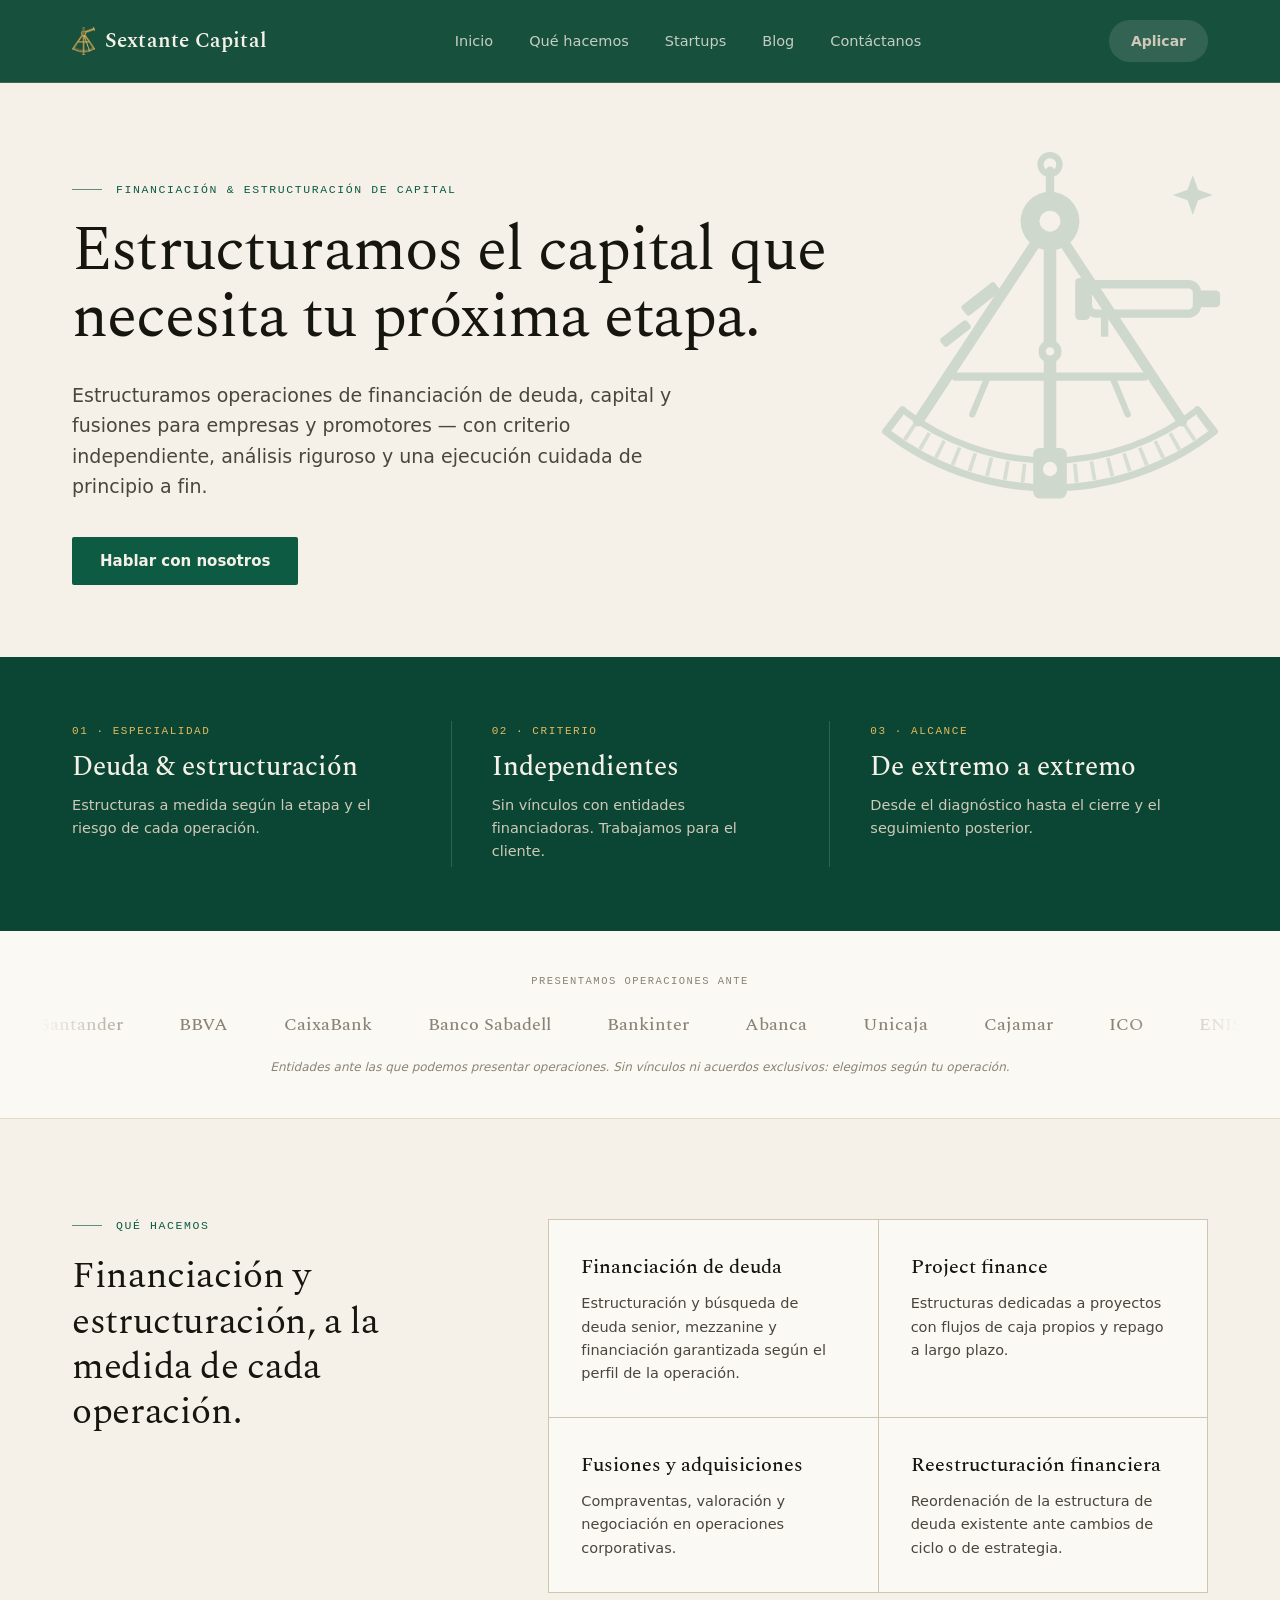
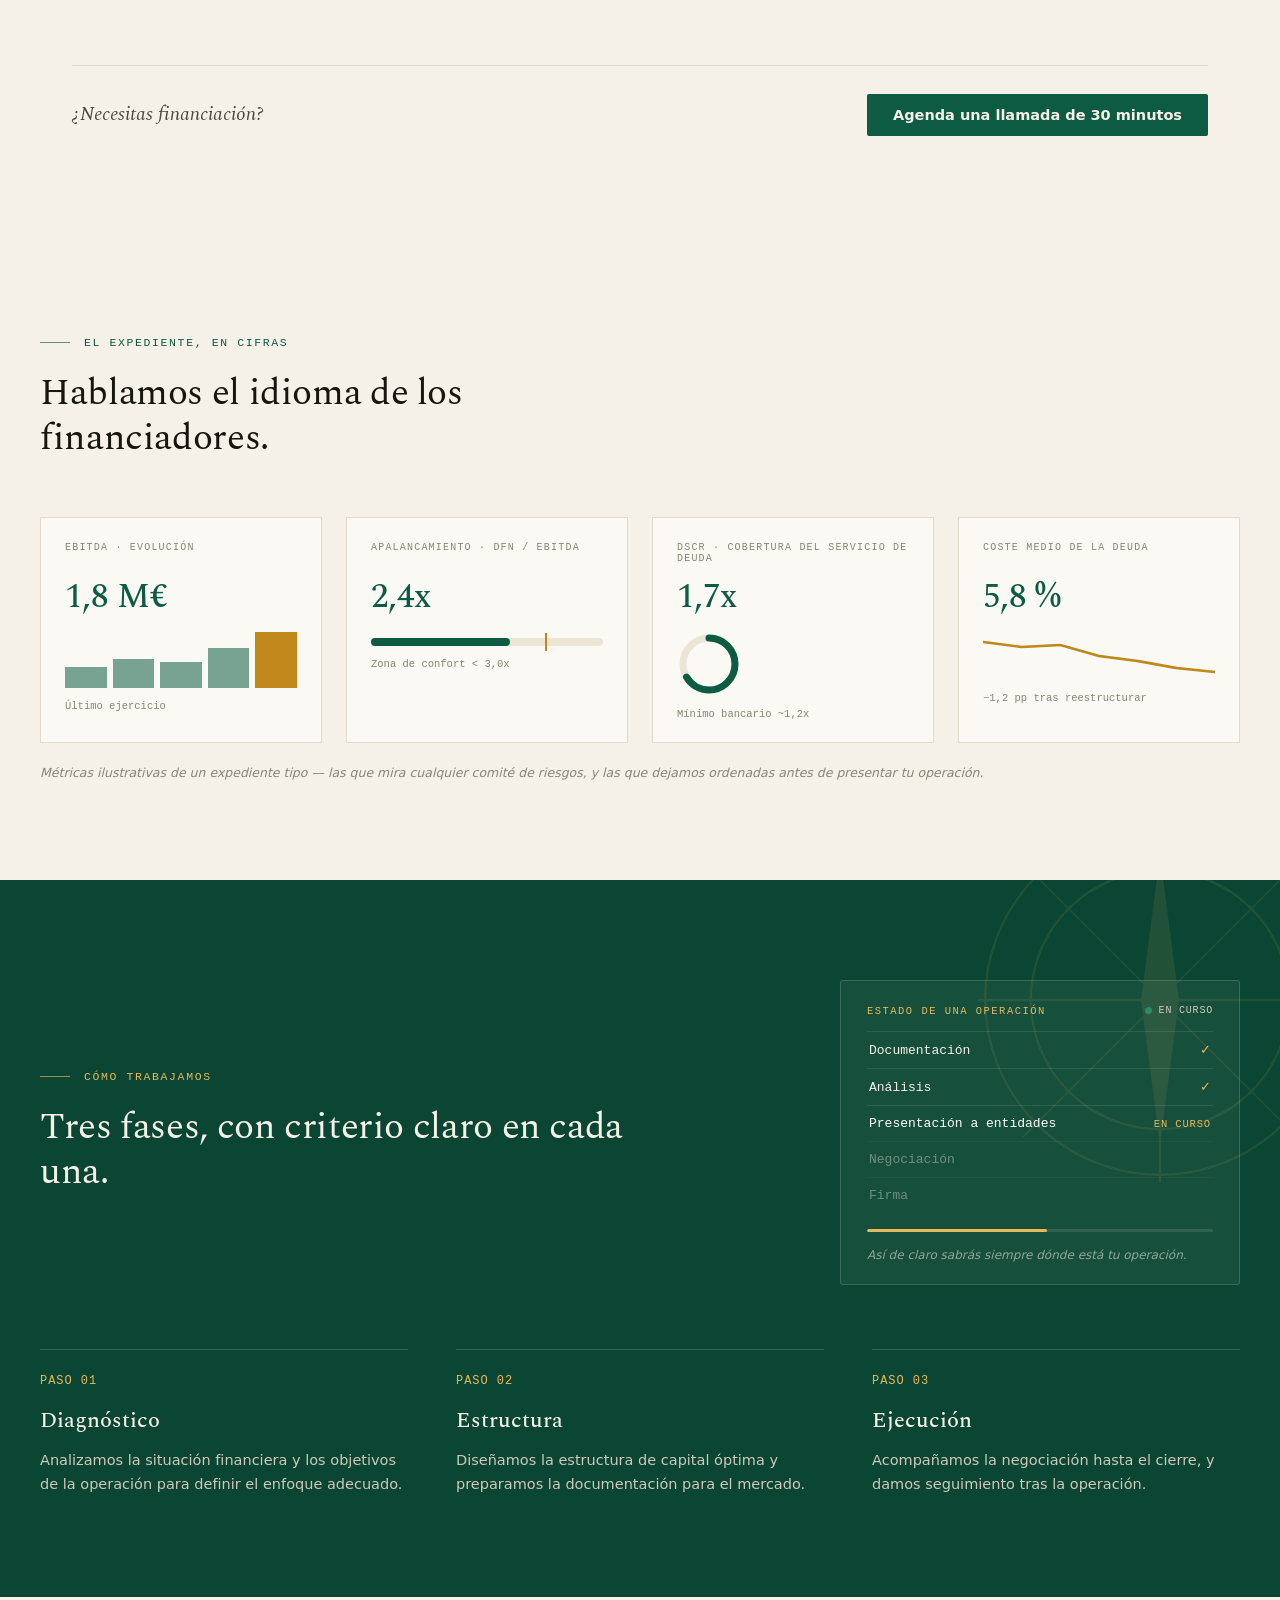
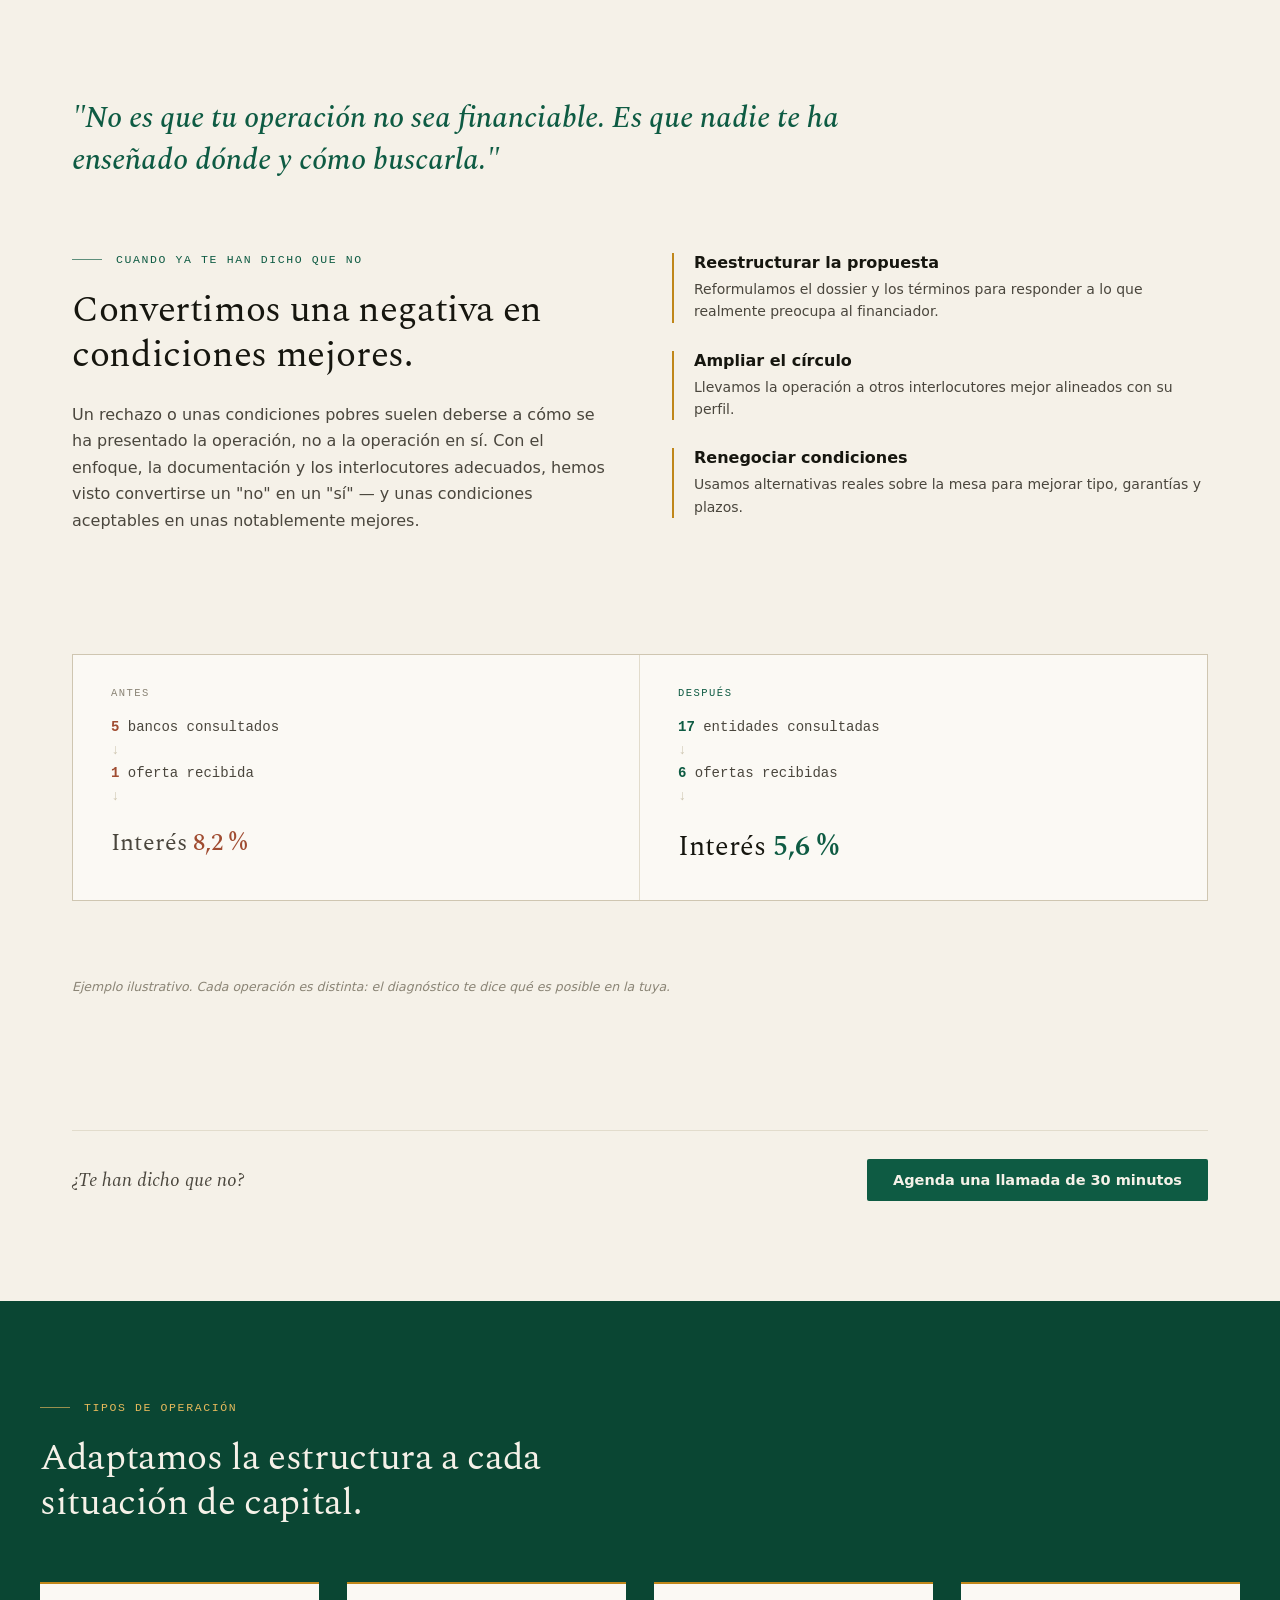
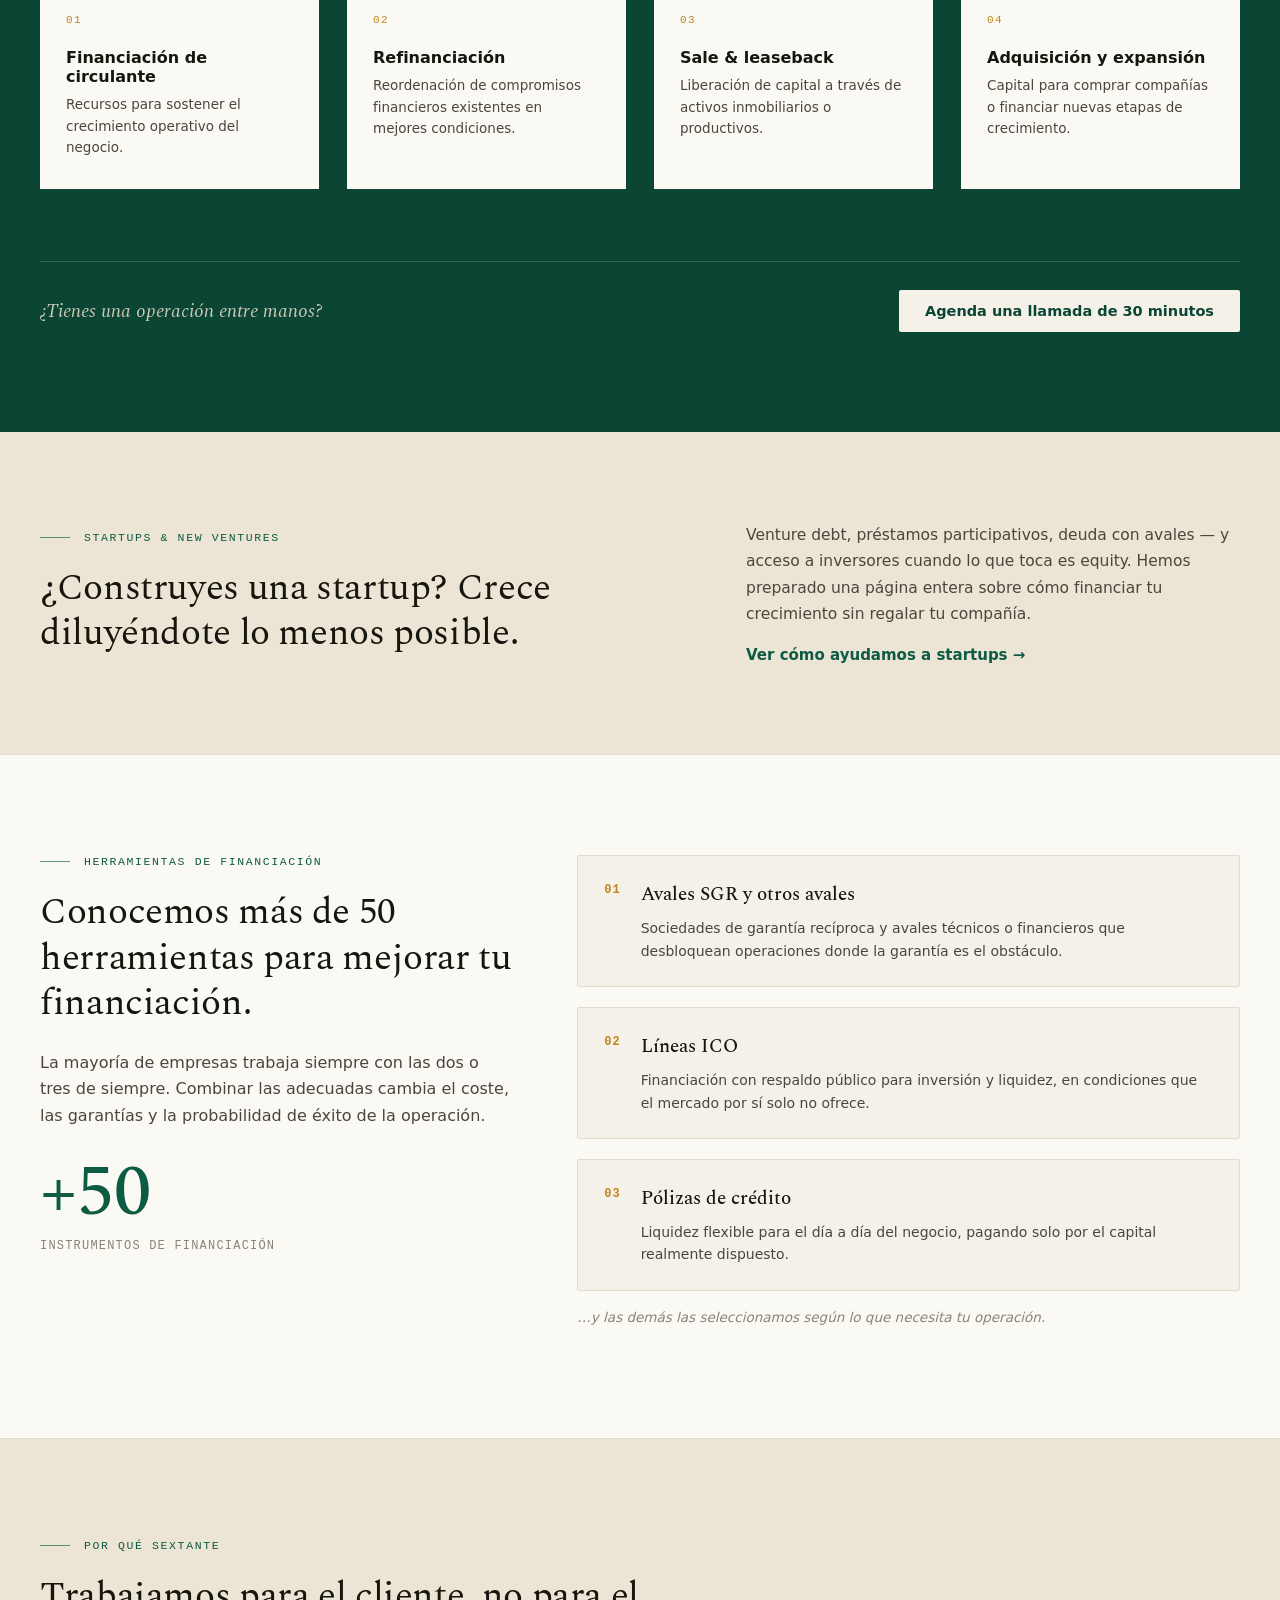
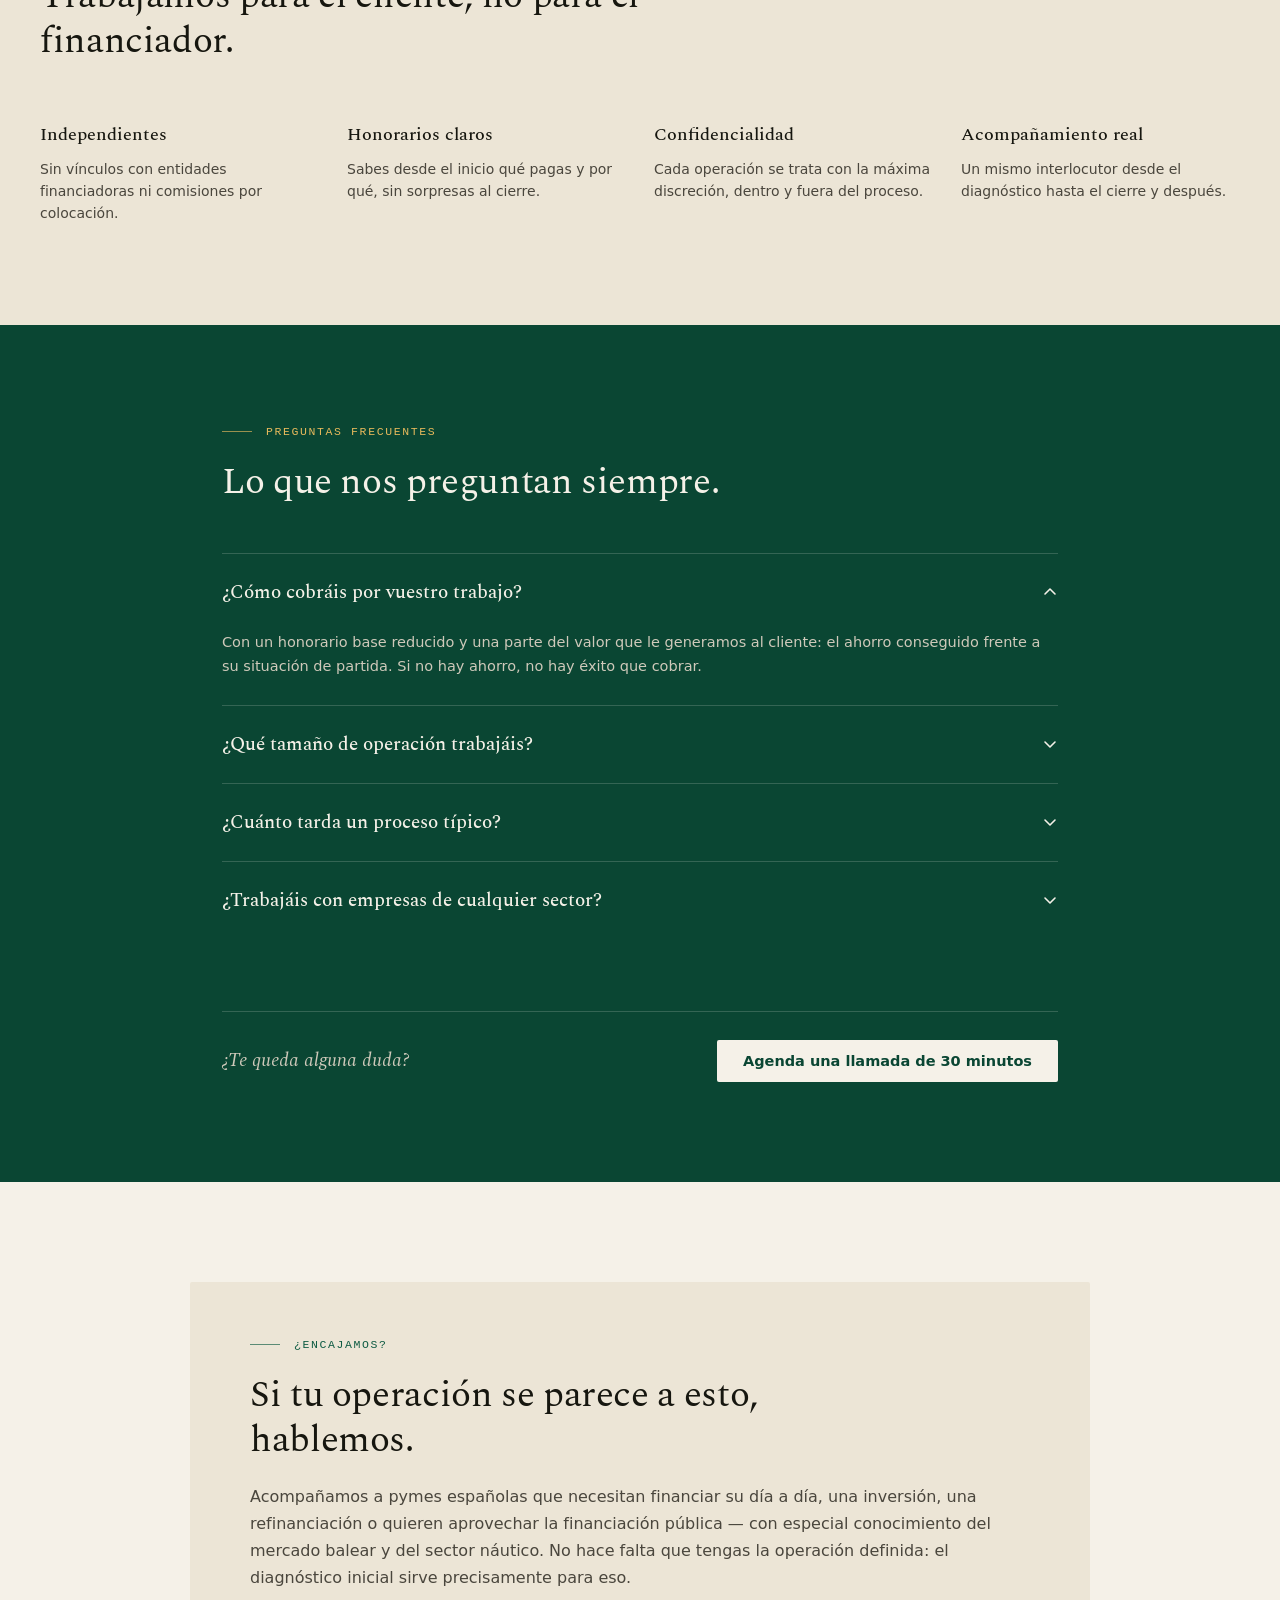
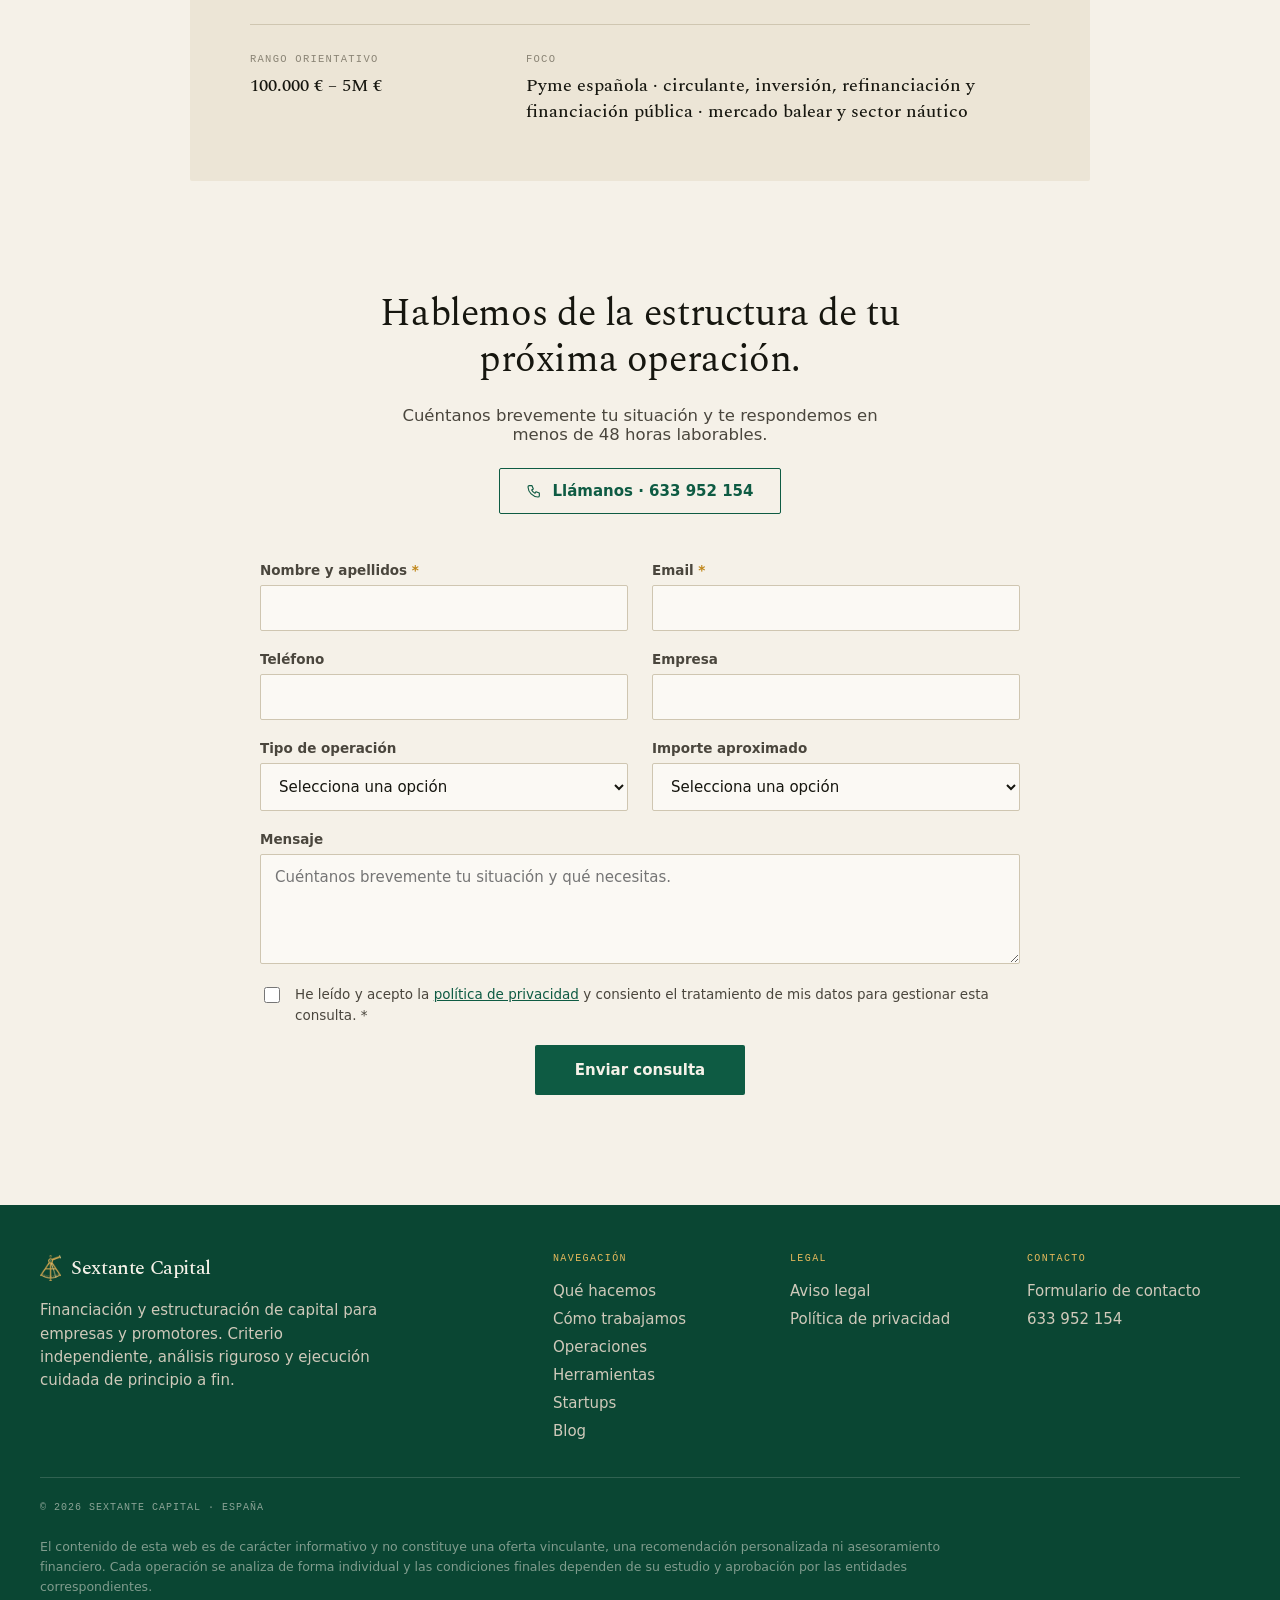
==== index.html @ bb486b79 "Entities marquee and illustrative financial dashboard Auto-scrolling strip of banks and public finan" ====
<!DOCTYPE html>
<html lang="es">
<head>
<meta charset="utf-8">
<meta name="viewport" content="width=device-width, initial-scale=1">
<title>Sextante Capital — Financiación &amp; estructuración de capital</title>
<meta name="description" content="Estructuramos operaciones de financiación de deuda, capital y fusiones para empresas y promotores — con criterio independiente, análisis riguroso y una ejecución cuidada de principio a fin.">
<link rel="icon" href="favicon-32.png?v=2" type="image/png" sizes="32x32">
<link rel="icon" href="favicon-48.png?v=2" type="image/png" sizes="48x48">
<link rel="icon" href="icon-512.png?v=2" type="image/png" sizes="512x512">
<link rel="apple-touch-icon" href="apple-touch-icon.png?v=2">
<link rel="preconnect" href="https://fonts.googleapis.com">
<link rel="preconnect" href="https://fonts.gstatic.com" crossorigin>
<link href="https://fonts.googleapis.com/css2?family=Spectral:ital,wght@0,400;0,500;0,600;0,700;1,400;1,500;1,600&display=swap" rel="stylesheet">
<style>
  :root {
    --cream: #f5f1e8;
    --paper: #fbf9f4;
    --sand: #ece5d6;
    --ink: #16160f;
    --ink-soft: #4a463d;
    --ink-faint: #8a8475;
    --line: #e2dccc;
    --line-strong: #cfc6b1;
    --forest: #0e5b43;
    --forest-deep: #0a4633;
    --forest-bright: #2c8d68;
    --forest-tint: #e4ede7;
    --forest-line: #c4d8cc;
    --signal: #c0871a;
    --gold: #e6b95c;
    --cream-dim: #cfc9ba;
    --serif: 'Spectral', Georgia, 'Times New Roman', serif;
    --sans: ui-sans-serif, system-ui, -apple-system, 'Segoe UI', sans-serif;
    --mono: ui-monospace, 'Cascadia Code', Consolas, monospace;
    --radius-card: 2px;
    --radius-btn: 2px;
    --shadow-soft: none;
  }

  * { box-sizing: border-box; }
  body {
    margin: 0;
    background: var(--cream);
    font-family: var(--sans);
    color: var(--ink);
    min-height: 100vh;
  }
  a { color: inherit; text-decoration: none; }
  ::selection { background: rgba(14, 91, 67, 0.18); }
  html { scroll-behavior: smooth; }

  .container { max-width: 1200px; margin: 0 auto; }

  .eyebrow {
    font-family: var(--mono);
    font-size: 11.5px;
    letter-spacing: 0.14em;
    text-transform: uppercase;
    color: var(--forest);
    font-weight: 500;
    margin-bottom: 22px;
    display: flex;
    align-items: center;
    gap: 14px;
  }
  .eyebrow::before {
    content: "";
    width: 30px;
    height: 1px;
    background: currentColor;
    opacity: 0.65;
    flex-shrink: 0;
  }
  .contact-head .eyebrow,
  .aplicar-main > .eyebrow { justify-content: center; }

  h2 {
    font-family: var(--serif);
    font-weight: 400;
    font-size: 37px;
    line-height: 1.22;
    margin: 0;
    letter-spacing: -0.01em;
  }

  /* NAV */
  .site-header {
    position: sticky;
    top: 0;
    z-index: 50;
    background: rgba(10, 70, 51, 0.94);
    backdrop-filter: blur(10px);
    -webkit-backdrop-filter: blur(10px);
    border-bottom: 1px solid rgba(245, 241, 232, 0.14);
    color: var(--cream);
  }
  .site-header .container {
    padding: 20px 32px;
    display: flex;
    align-items: center;
    justify-content: space-between;
  }
  .brand {
    display: flex;
    align-items: center;
    gap: 10px;
    font-family: var(--serif);
    font-size: 21px;
    font-weight: 600;
    letter-spacing: 0.01em;
    white-space: nowrap;
    flex-shrink: 0;
  }
  .brand svg { flex-shrink: 0; }

  .desktop-nav { display: flex; align-items: center; gap: 36px; }
  .desktop-nav a {
    font-size: 14.5px;
    color: rgba(245, 241, 232, 0.78);
    font-weight: 500;
    transition: color 0.15s ease;
  }
  .desktop-nav a:hover { color: var(--gold); }

  .tab-switch {
    display: flex;
    align-items: center;
    gap: 8px;
    padding: 4px;
    background: rgba(245, 241, 232, 0.12);
    border-radius: 999px;
  }
  .tab-switch button,
  .tab-switch .tab-link {
    border: none;
    cursor: pointer;
    padding: 9px 18px;
    border-radius: 999px;
    font-size: 14px;
    font-weight: 600;
    font-family: var(--sans);
    background: transparent;
    color: var(--cream-dim);
    transition: background 0.15s ease, color 0.15s ease;
    display: inline-block;
  }
  .tab-switch button:hover,
  .tab-switch .tab-link:hover { color: var(--cream); }
  .tab-switch button.active {
    background: var(--cream);
    color: var(--forest-deep);
  }

  /* BUTTONS */
  .btn-primary {
    display: inline-block;
    background: var(--forest);
    color: var(--cream);
    padding: 15px 28px;
    border-radius: var(--radius-btn);
    font-size: 15px;
    font-weight: 600;
    transition: background 0.2s ease, transform 0.2s ease, box-shadow 0.2s ease;
  }
  .btn-primary:hover {
    background: var(--forest-deep);
    transform: translateY(-2px);
    box-shadow: 0 6px 18px -6px rgba(10, 70, 51, 0.45);
  }
  .btn-secondary {
    display: inline-block;
    border: 1px solid var(--line-strong);
    padding: 15px 28px;
    border-radius: var(--radius-btn);
    font-size: 15px;
    font-weight: 600;
    color: var(--ink);
    transition: border-color 0.2s ease, color 0.2s ease, transform 0.2s ease, box-shadow 0.2s ease;
  }
  .btn-secondary:hover {
    border-color: var(--forest);
    color: var(--forest);
    transform: translateY(-2px);
    box-shadow: 0 6px 18px -8px rgba(22, 22, 15, 0.25);
  }
  .btn-call {
    display: inline-flex;
    align-items: center;
    gap: 10px;
    border: 1px solid var(--forest);
    color: var(--forest);
    background: transparent;
    padding: 13px 26px;
    border-radius: var(--radius-btn);
    font-size: 15px;
    font-weight: 600;
    transition: background 0.2s ease, color 0.2s ease, transform 0.2s ease;
  }
  .btn-call svg { flex-shrink: 0; }
  .btn-call:hover {
    background: var(--forest);
    color: var(--cream);
    transform: translateY(-2px);
  }

  /* CTA de sección */
  .section-cta {
    margin-top: 72px;
    padding-top: 28px;
    border-top: 1px solid var(--line);
    display: flex;
    justify-content: space-between;
    align-items: center;
    flex-wrap: wrap;
    gap: 18px 28px;
  }
  .section-cta .cta-q {
    font-family: var(--serif);
    font-style: italic;
    font-size: 19px;
    color: var(--ink-soft);
    margin: 0;
  }
  .section-cta .btn-primary {
    padding: 13px 26px;
    font-size: 14.5px;
    white-space: nowrap;
  }
  .section-cta.on-dark { border-top-color: rgba(245, 241, 232, 0.18); }
  .section-cta.on-dark .cta-q { color: var(--cream-dim); }
  .section-cta.on-dark .btn-primary {
    background: var(--cream);
    color: var(--forest-deep);
  }
  .section-cta.on-dark .btn-primary:hover { background: #fff; }

  /* HERO */
  .hero {
    padding: 100px 32px 72px;
    position: relative;
    overflow: hidden;
  }
  .hero .sextant {
    position: absolute;
    right: -20px;
    top: 50px;
    opacity: 0.16;
    pointer-events: none;
    animation: sextant-float 9s ease-in-out infinite;
  }
  .sextant-arm {
    transform-box: view-box;
    transform-origin: 50% 25%;
    animation: sextant-swing 7s ease-in-out infinite;
  }
  .sextant-star {
    animation: star-twinkle 4s ease-in-out infinite;
  }
  @keyframes sextant-swing {
    0%, 100% { transform: rotate(-16deg); }
    50% { transform: rotate(16deg); }
  }
  @keyframes sextant-float {
    0%, 100% { transform: translateY(0); }
    50% { transform: translateY(-14px); }
  }
  @keyframes star-twinkle {
    0%, 100% { opacity: 0.35; }
    50% { opacity: 1; }
  }
  @media (prefers-reduced-motion: reduce) {
    .hero .sextant, .sextant-arm, .sextant-star { animation: none; }
  }
  .hero-inner { max-width: 780px; position: relative; }
  .hero .eyebrow { margin-bottom: 22px; }
  .hero h1 {
    font-family: var(--serif);
    font-weight: 400;
    font-size: 62px;
    line-height: 1.08;
    margin: 0 0 28px;
    letter-spacing: -0.018em;
  }
  .hero p {
    font-size: 19px;
    line-height: 1.6;
    color: var(--ink-soft);
    max-width: 620px;
    margin: 0 0 36px;
  }
  .hero-ctas { display: flex; gap: 16px; flex-wrap: wrap; }

  /* STATS STRIP */
  .stats {
    background: var(--forest-deep);
    color: var(--cream);
  }
  .stats .container {
    padding: 64px 32px;
    display: grid;
    grid-template-columns: repeat(3, 1fr);
  }
  .stats .stat {
    padding: 4px 40px;
    border-left: 1px solid rgba(245, 241, 232, 0.16);
    transition: transform 0.25s ease;
  }
  .stats .stat:first-child { border-left: none; padding-left: 0; }
  .stats .stat:hover { transform: translateY(-4px); }
  .stats .stat-label {
    font-family: var(--mono);
    font-size: 11px;
    letter-spacing: 0.14em;
    text-transform: uppercase;
    color: var(--gold);
    margin-bottom: 14px;
  }
  .stats .stat-title {
    font-family: var(--serif);
    font-size: 27px;
    font-weight: 500;
    line-height: 1.2;
    margin-bottom: 10px;
  }
  .stats .stat-desc {
    font-size: 14.5px;
    color: var(--cream-dim);
    line-height: 1.6;
  }

  /* ENTIDADES */
  .entities {
    background: var(--paper);
    border-bottom: 1px solid var(--line);
    padding: 44px 32px;
  }
  .entities-label {
    font-family: var(--mono);
    font-size: 10.5px;
    letter-spacing: 0.14em;
    text-transform: uppercase;
    color: var(--ink-faint);
    text-align: center;
    margin-bottom: 24px;
  }
  .marquee {
    overflow: hidden;
    -webkit-mask-image: linear-gradient(90deg, transparent, #000 10%, #000 90%, transparent);
    mask-image: linear-gradient(90deg, transparent, #000 10%, #000 90%, transparent);
  }
  .marquee-track {
    display: flex;
    width: max-content;
    animation: marquee 44s linear infinite;
  }
  .m-set {
    display: flex;
    align-items: baseline;
    gap: 56px;
    padding-right: 56px;
    white-space: nowrap;
  }
  .m-set span {
    font-family: var(--serif);
    font-size: 18px;
    font-weight: 500;
    color: var(--ink-faint);
  }
  .entities-note {
    font-size: 12px;
    font-style: italic;
    color: var(--ink-faint);
    text-align: center;
    margin: 22px 0 0;
  }
  @keyframes marquee { to { transform: translateX(-50%); } }
  @media (prefers-reduced-motion: reduce) { .marquee-track { animation: none; } }

  /* DASHBOARD FINANCIERO */
  .dash { padding: 100px 32px; }
  .dash h2 { margin-bottom: 56px; max-width: 620px; }
  .dash-grid {
    display: grid;
    grid-template-columns: repeat(4, 1fr);
    gap: 24px;
  }
  .dash-tile {
    background: var(--paper);
    border: 1px solid var(--line);
    padding: 24px 24px 22px;
  }
  .dash-label {
    font-family: var(--mono);
    font-size: 10px;
    letter-spacing: 0.12em;
    text-transform: uppercase;
    color: var(--ink-faint);
    margin-bottom: 12px;
    min-height: 26px;
  }
  .dash-value {
    font-family: var(--serif);
    font-size: 34px;
    font-weight: 500;
    color: var(--forest);
    line-height: 1;
    margin-bottom: 18px;
  }
  .dash-sub {
    font-family: var(--mono);
    font-size: 10.5px;
    color: var(--ink-faint);
    margin-top: 12px;
  }
  /* barras EBITDA */
  .bars { display: flex; align-items: flex-end; gap: 6px; height: 56px; }
  .bars .bar {
    flex: 1;
    background: var(--forest);
    opacity: 0.55;
    transform: scaleY(0);
    transform-origin: bottom;
    transition: transform 0.9s cubic-bezier(0.22, 1, 0.36, 1);
  }
  .bars .bar:last-child { background: var(--signal); opacity: 1; }
  .in-view .bars .bar { transform: scaleY(1); }
  .bars .bar:nth-child(2) { transition-delay: 0.1s; }
  .bars .bar:nth-child(3) { transition-delay: 0.2s; }
  .bars .bar:nth-child(4) { transition-delay: 0.3s; }
  .bars .bar:nth-child(5) { transition-delay: 0.4s; }
  /* apalancamiento */
  .lev-track {
    height: 8px;
    background: var(--sand);
    border-radius: 99px;
    position: relative;
    margin-top: 24px;
  }
  .lev-fill {
    height: 100%;
    width: 0;
    border-radius: 99px;
    background: var(--forest);
    transition: width 1.1s cubic-bezier(0.22, 1, 0.36, 1) 0.2s;
  }
  .in-view .lev-fill { width: 60%; }
  .lev-marker {
    position: absolute;
    top: -5px;
    left: 75%;
    width: 2px;
    height: 18px;
    background: var(--signal);
  }
  /* donut DSCR */
  .donut { display: block; margin-top: 4px; }
  .donut .donut-track { stroke: var(--sand); }
  .donut .donut-fill {
    stroke: var(--forest);
    stroke-dasharray: 163;
    stroke-dashoffset: 163;
    transition: stroke-dashoffset 1.3s cubic-bezier(0.22, 1, 0.36, 1) 0.2s;
  }
  .in-view .donut .donut-fill { stroke-dashoffset: 55; }
  /* sparkline coste */
  .spark { display: block; margin-top: 14px; }
  .spark polyline {
    stroke-dasharray: 100;
    stroke-dashoffset: 100;
    transition: stroke-dashoffset 1.4s ease 0.3s;
  }
  .in-view .spark polyline { stroke-dashoffset: 0; }
  .dash-note {
    font-size: 12.5px;
    font-style: italic;
    color: var(--ink-faint);
    margin: 22px 0 0;
  }
  @media (prefers-reduced-motion: reduce) {
    .bars .bar, .lev-fill, .donut .donut-fill, .spark polyline { transition: none; }
    .bars .bar { transform: scaleY(1); }
    .lev-fill { width: 60%; }
    .donut .donut-fill { stroke-dashoffset: 55; }
    .spark polyline { stroke-dashoffset: 0; }
  }

  /* QUE HACEMOS */
  .services { padding: 100px 32px; }
  .services-grid {
    display: grid;
    grid-template-columns: 1fr 1.6fr;
    gap: 64px;
  }
  .service-cells {
    display: grid;
    grid-template-columns: 1fr 1fr;
    gap: 1px;
    background: var(--line-strong);
    border: 1px solid var(--line-strong);
  }
  .service-cell {
    background: var(--paper);
    padding: 32px;
    transition: background 0.25s ease;
  }
  .service-cell:hover { background: var(--forest-tint); }
  .service-cell .cell-title {
    font-family: var(--serif);
    font-size: 20px;
    font-weight: 500;
    margin-bottom: 10px;
    transition: color 0.25s ease;
  }
  .service-cell:hover .cell-title { color: var(--forest); }
  .service-cell .cell-desc {
    font-size: 14.5px;
    line-height: 1.6;
    color: var(--ink-soft);
  }

  /* COMO TRABAJAMOS */
  .process {
    background: var(--forest-deep);
    color: var(--cream);
    padding: 100px 32px;
    position: relative;
    overflow: hidden;
  }
  .process .compass {
    position: absolute;
    right: -70px;
    top: -70px;
    opacity: 0.1;
  }
  .process .container { position: relative; }
  .process .eyebrow { color: var(--gold); }
  .process h2 { margin-bottom: 56px; max-width: 620px; }
  .process-top {
    display: grid;
    grid-template-columns: 1fr 400px;
    gap: 64px;
    align-items: center;
    margin-bottom: 64px;
  }
  .process-top h2 { margin-bottom: 0; }

  /* PANEL ESTADO DE OPERACIÓN */
  .op-tracker {
    background: rgba(245, 241, 232, 0.05);
    border: 1px solid rgba(245, 241, 232, 0.16);
    border-radius: 3px;
    padding: 24px 26px 20px;
    font-family: var(--mono);
    width: 100%;
  }
  .op-head {
    display: flex;
    justify-content: space-between;
    align-items: center;
    gap: 12px;
    margin-bottom: 14px;
  }
  .op-title {
    font-size: 10.5px;
    letter-spacing: 0.14em;
    text-transform: uppercase;
    color: var(--gold);
  }
  .op-live {
    display: flex;
    align-items: center;
    gap: 7px;
    font-size: 10px;
    letter-spacing: 0.08em;
    text-transform: uppercase;
    color: var(--cream-dim);
  }
  .op-live-dot {
    width: 7px;
    height: 7px;
    border-radius: 50%;
    background: var(--forest-bright);
    animation: op-pulse 2s ease-in-out infinite;
  }
  .op-row {
    display: flex;
    justify-content: space-between;
    align-items: baseline;
    gap: 12px;
    padding: 10px 2px;
    border-top: 1px solid rgba(245, 241, 232, 0.1);
    font-size: 13px;
    color: var(--cream);
  }
  .op-row .op-mark { color: var(--gold); }
  .op-row.current { color: #fff; }
  .op-row.current .op-status {
    color: var(--gold);
    font-size: 10.5px;
    letter-spacing: 0.08em;
    text-transform: uppercase;
    animation: op-pulse 2s ease-in-out infinite;
  }
  .op-row.pending { opacity: 0.4; }
  .op-bar {
    height: 3px;
    background: rgba(245, 241, 232, 0.12);
    border-radius: 99px;
    margin-top: 16px;
    overflow: hidden;
  }
  .op-bar-fill {
    width: 52%;
    height: 100%;
    background: var(--gold);
    border-radius: 99px;
  }
  .op-caption {
    font-family: var(--sans);
    font-size: 12px;
    font-style: italic;
    color: rgba(245, 241, 232, 0.55);
    margin: 14px 0 0;
    line-height: 1.5;
  }
  @keyframes op-pulse {
    50% { opacity: 0.25; }
  }
  @media (prefers-reduced-motion: reduce) {
    .op-live-dot, .op-row.current .op-status { animation: none; }
  }
  .process-steps {
    display: grid;
    grid-template-columns: repeat(3, 1fr);
    gap: 48px;
  }
  .process-step {
    border-top: 1px solid rgba(245, 241, 232, 0.18);
    padding-top: 24px;
    transition: transform 0.25s ease, border-top-color 0.25s ease;
  }
  .process-step:hover {
    transform: translateY(-5px);
    border-top-color: var(--gold);
  }
  .process-step .step-num {
    font-family: var(--mono);
    font-size: 12px;
    letter-spacing: 0.08em;
    color: var(--gold);
    font-weight: 500;
    margin-bottom: 16px;
  }
  .process-step .step-title {
    font-family: var(--serif);
    font-size: 22px;
    font-weight: 500;
    margin-bottom: 12px;
  }
  .process-step .step-desc {
    font-size: 14.5px;
    line-height: 1.65;
    color: var(--cream-dim);
  }

  /* DE UN NO A UN SI */
  .quote-section { padding: 100px 32px 0; }
  .quote-section blockquote {
    font-family: var(--serif);
    font-style: italic;
    font-weight: 500;
    font-size: 30px;
    line-height: 1.4;
    color: var(--forest);
    max-width: 820px;
    margin: 0 0 72px;
  }
  .turnaround {
    padding: 0 32px 100px;
    display: grid;
    grid-template-columns: 1fr 1fr;
    gap: 64px;
    align-items: start;
  }
  .turnaround h2 { margin-bottom: 24px; }
  .turnaround .lead {
    font-size: 16px;
    line-height: 1.65;
    color: var(--ink-soft);
    margin: 0;
  }
  .turnaround-items { display: flex; flex-direction: column; gap: 28px; }
  .turnaround-item {
    border-left: 2px solid var(--signal);
    padding-left: 20px;
  }
  .turnaround-item .item-title {
    font-size: 16px;
    font-weight: 600;
    margin-bottom: 6px;
  }
  .turnaround-item .item-desc {
    font-size: 14px;
    line-height: 1.6;
    color: var(--ink-soft);
  }

  /* COMPARADOR ANTES / DESPUÉS */
  .compare-card {
    grid-column: 1 / -1;
    margin-top: 56px;
    display: grid;
    grid-template-columns: 1fr 1fr;
    background: var(--paper);
    border: 1px solid var(--line-strong);
  }
  .compare-col {
    padding: 32px 38px;
    font-family: var(--mono);
  }
  .compare-col.antes { border-right: 1px solid var(--line); }
  .cmp-label {
    font-size: 10.5px;
    letter-spacing: 0.14em;
    text-transform: uppercase;
    color: var(--ink-faint);
    margin-bottom: 20px;
  }
  .compare-col.despues .cmp-label { color: var(--forest); }
  .cmp-line {
    font-size: 14px;
    color: var(--ink-soft);
  }
  .cmp-line strong { color: #a04c31; font-weight: 600; }
  .compare-col.despues .cmp-line strong { color: var(--forest); }
  .cmp-arrow {
    color: var(--line-strong);
    padding: 7px 0;
    font-size: 14px;
  }
  .cmp-final {
    margin-top: 14px;
    font-family: var(--serif);
    font-size: 24px;
    color: var(--ink-soft);
  }
  .cmp-final strong { color: #a04c31; font-weight: 500; }
  .compare-col.despues .cmp-final { font-size: 28px; color: var(--ink); }
  .compare-col.despues .cmp-final strong { color: var(--forest); font-weight: 600; }
  .compare-note {
    grid-column: 1 / -1;
    font-size: 12.5px;
    font-style: italic;
    color: var(--ink-faint);
    margin: 14px 0 0;
  }

  /* SECTORES / OPERACIONES */
  .operations {
    background: var(--forest-deep);
    color: var(--cream);
    padding: 100px 32px;
  }
  .operations .eyebrow { color: var(--gold); }
  .operations h2 { margin-bottom: 56px; max-width: 620px; }
  .operations-grid {
    display: grid;
    grid-template-columns: repeat(4, 1fr);
    gap: 28px;
  }
  .operation-card {
    padding: 30px 26px;
    border: none;
    border-top: 2px solid var(--signal);
    background: var(--paper);
    color: var(--ink);
    transition: transform 0.25s ease, border-top-color 0.25s ease;
  }
  .operation-card:hover {
    transform: translateY(-3px);
    border-top-color: var(--gold);
  }
  .operation-card .card-num {
    font-family: var(--mono);
    font-size: 11px;
    letter-spacing: 0.12em;
    color: var(--signal);
    margin-bottom: 22px;
  }
  .operation-card .card-title {
    font-size: 16px;
    font-weight: 600;
    margin-bottom: 8px;
  }
  .operation-card .card-desc {
    font-size: 13.5px;
    line-height: 1.6;
    color: var(--ink-soft);
  }

  /* STARTUPS */
  .startups { padding: 110px 32px; }
  .startups-head {
    display: grid;
    grid-template-columns: 1.2fr 1fr;
    gap: 64px;
    align-items: end;
    margin-bottom: 64px;
  }
  .startups-head h2 { max-width: 560px; }
  .startups-head .lead {
    font-size: 16px;
    line-height: 1.7;
    color: var(--ink-soft);
    margin: 0;
  }
  .startups-grid {
    display: grid;
    grid-template-columns: repeat(3, 1fr);
    gap: 44px;
  }
  .startup-item {
    border-top: 1px solid var(--line-strong);
    padding-top: 24px;
    transition: transform 0.25s ease, border-top-color 0.25s ease;
  }
  .startup-item:hover {
    transform: translateY(-4px);
    border-top-color: var(--signal);
  }
  .startup-item .st-num {
    font-family: var(--mono);
    font-size: 11px;
    letter-spacing: 0.12em;
    color: var(--signal);
    margin-bottom: 16px;
  }
  .startup-item .st-title {
    font-family: var(--serif);
    font-size: 21px;
    font-weight: 500;
    margin-bottom: 12px;
  }
  .startup-item .st-desc {
    font-size: 14.5px;
    line-height: 1.65;
    color: var(--ink-soft);
  }
  .stage-strip { margin-top: 72px; }
  .stage-label {
    font-family: var(--mono);
    font-size: 11.5px;
    letter-spacing: 0.14em;
    text-transform: uppercase;
    color: var(--forest);
    font-weight: 500;
    margin-bottom: 26px;
    display: flex;
    align-items: center;
    gap: 14px;
  }
  .stage-label::before {
    content: "";
    width: 30px;
    height: 1px;
    background: currentColor;
    opacity: 0.65;
  }
  .stage-grid {
    display: grid;
    grid-template-columns: repeat(3, 1fr);
    gap: 28px;
  }
  .stage-card {
    background: var(--paper);
    border-top: 2px solid var(--signal);
    padding: 26px 24px;
    transition: transform 0.25s ease, border-top-color 0.25s ease;
  }
  .stage-card:hover { transform: translateY(-3px); border-top-color: var(--gold); }
  .stage-card .stage-name {
    font-family: var(--serif);
    font-size: 19px;
    font-weight: 500;
    margin-bottom: 10px;
  }
  .stage-card .stage-desc {
    font-size: 14px;
    line-height: 1.65;
    color: var(--ink-soft);
  }
  .de-lists {
    margin-top: 56px;
    display: grid;
    grid-template-columns: 1fr 1fr;
    gap: 44px;
  }
  .de-col h4 {
    font-family: var(--serif);
    font-size: 19px;
    font-weight: 500;
    margin: 0 0 16px;
  }
  .de-col ul { list-style: none; margin: 0; padding: 0; }
  .de-col li {
    font-size: 14.5px;
    line-height: 1.6;
    color: var(--ink-soft);
    padding: 9px 0 9px 24px;
    border-top: 1px solid var(--line);
    position: relative;
  }
  .de-col li::before {
    content: "—";
    position: absolute;
    left: 0;
    color: var(--signal);
  }
  .equity-note {
    margin-top: 64px;
    padding-top: 32px;
    border-top: 1px solid var(--line-strong);
    display: grid;
    grid-template-columns: 1fr 2fr;
    gap: 40px;
    align-items: start;
  }
  .equity-title {
    font-family: var(--serif);
    font-size: 24px;
    font-weight: 400;
    margin: 0;
    line-height: 1.3;
  }
  .equity-text {
    font-size: 15px;
    line-height: 1.7;
    color: var(--ink-soft);
    margin: 0 0 16px;
  }
  .equity-text:last-child { margin-bottom: 0; }
  .startups-cta {
    margin-top: 56px;
    padding-top: 28px;
    border-top: 1px solid var(--line);
    display: flex;
    justify-content: space-between;
    align-items: baseline;
    flex-wrap: wrap;
    gap: 16px;
  }
  .startups-cta .cta-line {
    font-family: var(--serif);
    font-style: italic;
    font-size: 18px;
    color: var(--ink-soft);
    margin: 0;
  }
  .text-cta {
    font-size: 15px;
    font-weight: 600;
    color: var(--forest);
    white-space: nowrap;
    transition: color 0.15s ease;
  }
  .text-cta:hover { color: var(--forest-deep); }

  /* TEASER STARTUPS (inicio) */
  .startups-teaser {
    background: var(--sand);
    padding: 90px 32px;
  }
  .teaser-grid {
    display: grid;
    grid-template-columns: 1.3fr 1fr;
    gap: 64px;
    align-items: center;
  }
  .teaser-grid h2 { max-width: 560px; }
  .teaser-grid p {
    font-size: 15.5px;
    line-height: 1.7;
    color: var(--ink-soft);
    margin: 0 0 18px;
  }

  /* HERRAMIENTAS */
  .tools {
    background: var(--paper);
    border-top: 1px solid var(--line);
    border-bottom: 1px solid var(--line);
    padding: 100px 32px;
  }
  .tools-grid {
    display: grid;
    grid-template-columns: 1fr 1.4fr;
    gap: 64px;
    align-items: start;
  }
  .tools h2 { margin-bottom: 24px; }
  .tools .lead {
    font-size: 16px;
    line-height: 1.65;
    color: var(--ink-soft);
    margin: 0 0 28px;
  }
  .tools .big-num {
    font-family: var(--serif);
    font-size: 72px;
    font-weight: 500;
    line-height: 1;
    color: var(--forest);
  }
  .tools .big-num-label {
    font-family: var(--mono);
    font-size: 12px;
    letter-spacing: 0.1em;
    text-transform: uppercase;
    color: var(--ink-faint);
    margin-top: 10px;
  }
  .tool-items { display: flex; flex-direction: column; gap: 20px; }
  .tool-item {
    background: var(--cream);
    border: 1px solid var(--line);
    border-radius: var(--radius-card);
    padding: 24px 26px;
    display: flex;
    gap: 20px;
    align-items: flex-start;
    transition: transform 0.2s ease, box-shadow 0.2s ease, border-color 0.2s ease;
  }
  .tool-item:hover {
    transform: translateY(-3px);
    border-color: var(--line-strong);
  }
  .tool-item .tool-num {
    font-family: var(--mono);
    font-size: 12px;
    letter-spacing: 0.08em;
    color: var(--signal);
    font-weight: 600;
    padding-top: 3px;
    flex-shrink: 0;
  }
  .tool-item .tool-title {
    font-family: var(--serif);
    font-size: 19px;
    font-weight: 500;
    margin-bottom: 8px;
  }
  .tool-item .tool-desc {
    font-size: 14px;
    line-height: 1.6;
    color: var(--ink-soft);
  }
  .tools .more-note {
    font-size: 13.5px;
    color: var(--ink-faint);
    margin-top: 18px;
    font-style: italic;
  }

  /* POR QUE SEXTANTE */
  .trust { background: var(--sand); padding: 100px 32px; }
  .trust h2 { margin-bottom: 56px; max-width: 620px; }
  .trust-grid {
    display: grid;
    grid-template-columns: repeat(4, 1fr);
    gap: 28px;
  }
  .trust-item .item-title {
    font-family: var(--serif);
    font-size: 18px;
    font-weight: 500;
    margin-bottom: 10px;
  }
  .trust-item .item-desc {
    font-size: 14px;
    line-height: 1.6;
    color: var(--ink-soft);
  }

  /* FAQ */
  .faq {
    background: var(--forest-deep);
    color: var(--cream);
    padding: 100px 32px;
  }
  .faq-inner { max-width: 836px; margin: 0 auto; }
  .faq .eyebrow { color: var(--gold); }
  .faq h2 { margin-bottom: 48px; }
  .faq-list { display: flex; flex-direction: column; }
  .faq-item {
    border-top: 1px solid rgba(245, 241, 232, 0.18);
  }
  .faq-toggle {
    width: 100%;
    background: none;
    border: none;
    cursor: pointer;
    display: flex;
    align-items: center;
    justify-content: space-between;
    gap: 20px;
    text-align: left;
    padding: 24px 0;
    font-family: var(--serif);
    font-size: 19px;
    font-weight: 500;
    color: var(--cream);
    transition: color 0.2s ease;
  }
  .faq-toggle:hover { color: var(--gold); }
  .faq-toggle .chev {
    flex-shrink: 0;
    transition: transform 0.3s ease;
  }
  .faq-item.open .faq-toggle .chev { transform: rotate(180deg); }
  .faq-answer {
    display: grid;
    grid-template-rows: 0fr;
    transition: grid-template-rows 0.35s ease;
  }
  .faq-item.open .faq-answer { grid-template-rows: 1fr; }
  .faq-answer .faq-a {
    overflow: hidden;
    font-size: 14.5px;
    line-height: 1.65;
    color: var(--cream-dim);
  }
  .faq-item.open .faq-a { padding-bottom: 26px; }
  .faq-a { transition: padding 0.35s ease; }

  /* ENCAJE */
  .fit { padding: 100px 32px 0; }
  .fit-card {
    max-width: 900px;
    margin: 0 auto;
    background: var(--sand);
    border-radius: var(--radius-card);
    padding: 56px 60px;
  }
  .fit-card h2 { margin-bottom: 20px; max-width: 620px; }
  .fit-card .lead {
    font-size: 16px;
    line-height: 1.7;
    color: var(--ink-soft);
    margin: 0 0 32px;
  }
  .fit-facts {
    display: grid;
    grid-template-columns: 1fr 2fr;
    gap: 24px;
    border-top: 1px solid var(--line-strong);
    padding-top: 28px;
  }
  .fit-fact .fact-label {
    font-family: var(--mono);
    font-size: 10.5px;
    letter-spacing: 0.12em;
    text-transform: uppercase;
    color: var(--ink-faint);
    margin-bottom: 8px;
  }
  .fit-fact .fact-value {
    font-family: var(--serif);
    font-size: 18px;
    font-weight: 500;
    line-height: 1.45;
  }

  /* CONTACTO */
  .contact { padding: 110px 32px; }
  .contact .contact-head { text-align: center; }
  .contact h2 {
    font-size: 38px;
    margin: 0 auto 22px;
    max-width: 640px;
  }
  .contact .contact-head p {
    font-size: 16.5px;
    color: var(--ink-soft);
    max-width: 480px;
    margin: 0 auto 48px;
  }

  /* FORMULARIO */
  .contact-form {
    max-width: 760px;
    margin: 0 auto;
    display: grid;
    grid-template-columns: 1fr 1fr;
    gap: 20px 24px;
    text-align: left;
  }
  .form-field { display: flex; flex-direction: column; gap: 7px; }
  .form-field.full { grid-column: 1 / -1; }
  .form-field label {
    font-size: 13.5px;
    font-weight: 600;
    color: var(--ink-soft);
  }
  .form-field label .req { color: var(--signal); }
  .form-field input,
  .form-field select,
  .form-field textarea {
    font-family: var(--sans);
    font-size: 15px;
    color: var(--ink);
    background: var(--paper);
    border: 1px solid var(--line-strong);
    border-radius: var(--radius-btn);
    padding: 13px 14px;
    transition: border-color 0.15s ease, box-shadow 0.15s ease;
    width: 100%;
  }
  .form-field textarea { resize: vertical; min-height: 110px; }
  .form-field input:focus,
  .form-field select:focus,
  .form-field textarea:focus {
    outline: none;
    border-color: var(--forest);
    box-shadow: 0 0 0 3px rgba(14, 91, 67, 0.12);
  }
  .form-field.invalid input,
  .form-field.invalid textarea { border-color: #b3452c; }
  .form-field .field-error {
    display: none;
    font-size: 12.5px;
    color: #b3452c;
  }
  .form-field.invalid .field-error { display: block; }
  .consent-field {
    grid-column: 1 / -1;
    display: flex;
    align-items: flex-start;
    gap: 12px;
    font-size: 13.5px;
    line-height: 1.55;
    color: var(--ink-soft);
  }
  .consent-field input {
    margin-top: 3px;
    width: 16px;
    height: 16px;
    accent-color: var(--forest);
    flex-shrink: 0;
  }
  .consent-field.invalid { color: #b3452c; }
  .contact-form .btn-primary {
    grid-column: 1 / -1;
    justify-self: center;
    border: none;
    cursor: pointer;
    font-family: var(--sans);
    padding: 16px 40px;
  }
  .contact-form .btn-primary[disabled] { opacity: 0.6; cursor: wait; }
  .form-status {
    grid-column: 1 / -1;
    display: none;
    padding: 15px 18px;
    border-radius: var(--radius-btn);
    font-size: 14.5px;
    line-height: 1.55;
  }
  .form-status.success {
    display: block;
    background: var(--forest-tint);
    color: var(--forest-deep);
    border: 1px solid var(--forest-line);
  }
  .form-status.error {
    display: block;
    background: rgba(192, 135, 26, 0.12);
    color: #7a5510;
    border: 1px solid rgba(192, 135, 26, 0.35);
  }

  /* FOOTER */
  .site-footer {
    padding: 48px 32px 40px;
    background: var(--forest-deep);
    color: var(--cream);
  }
  .foot-top {
    display: grid;
    grid-template-columns: 1.4fr 2fr;
    gap: 32px;
    padding-bottom: 32px;
    border-bottom: 1px solid rgba(245, 241, 232, 0.16);
  }
  .foot-brand {
    display: flex;
    align-items: center;
    gap: 10px;
    font-family: var(--serif);
    font-size: 20px;
    font-weight: 500;
    letter-spacing: -0.02em;
    margin-bottom: 16px;
  }
  .foot-brand img { height: 26px; }
  .foot-desc {
    color: var(--cream-dim);
    font-size: 15px;
    max-width: 352px;
    line-height: 1.55;
    margin: 0;
  }
  .foot-cols {
    display: grid;
    grid-template-columns: repeat(3, 1fr);
    gap: 24px;
  }
  .foot-col h4 {
    font-family: var(--mono);
    font-size: 10px;
    letter-spacing: 0.14em;
    text-transform: uppercase;
    color: var(--gold);
    font-weight: 500;
    margin: 0 0 13px;
  }
  .foot-col a {
    display: block;
    padding: 5px 0;
    font-size: 15px;
    color: var(--cream-dim);
    transition: color 0.15s ease;
  }
  .foot-col a:hover { color: var(--cream); }
  .foot-bot {
    padding-top: 24px;
    display: flex;
    flex-wrap: wrap;
    gap: 10px 24px;
    justify-content: space-between;
    align-items: center;
  }
  .foot-bot .mono-label {
    font-family: var(--mono);
    font-size: 10px;
    letter-spacing: 0.1em;
    text-transform: uppercase;
    color: rgba(245, 241, 232, 0.55);
  }
  .disclaimer {
    margin: 24px 0 0;
    font-size: 12.5px;
    color: rgba(245, 241, 232, 0.5);
    line-height: 1.6;
    max-width: 960px;
  }

  /* APLICAR */
  .aplicar-main {
    max-width: 1060px;
    margin: 0 auto;
    padding: 100px 32px 130px;
    text-align: center;
  }
  .aplicar-main h2 {
    font-size: 34px;
    line-height: 1.3;
    margin: 0 0 20px;
  }
  .aplicar-main .aplicar-intro {
    font-size: 16px;
    line-height: 1.6;
    color: var(--ink-soft);
    max-width: 520px;
    margin: 0 auto;
  }
  .aplicar-grid {
    display: grid;
    grid-template-columns: 0.9fr 1.3fr;
    gap: 44px;
    margin-top: 64px;
    text-align: left;
    align-items: start;
  }
  .aplicar-grid .contact-form { max-width: none; margin: 0; }

  /* WIDGET ESTIMADOR */
  .estimator {
    background: var(--sand);
    border-radius: var(--radius-card);
    padding: 34px 30px;
  }
  .est-eyebrow {
    font-family: var(--mono);
    font-size: 11px;
    letter-spacing: 0.12em;
    text-transform: uppercase;
    color: var(--forest);
    font-weight: 500;
    margin-bottom: 26px;
  }
  .est-row { margin-bottom: 28px; }
  .est-label {
    display: flex;
    justify-content: space-between;
    align-items: baseline;
    gap: 12px;
    margin-bottom: 12px;
    font-size: 13.5px;
    color: var(--ink-soft);
  }
  .est-label strong {
    font-family: var(--serif);
    font-size: 19px;
    font-weight: 600;
    color: var(--ink);
    white-space: nowrap;
  }
  .estimator input[type="range"] {
    width: 100%;
    accent-color: var(--forest);
    cursor: pointer;
  }
  .est-compare {
    border-top: 1px solid var(--line-strong);
    padding: 20px 0 6px;
    display: flex;
    flex-direction: column;
    gap: 12px;
  }
  .est-line {
    display: flex;
    justify-content: space-between;
    align-items: baseline;
    gap: 14px;
    font-size: 13px;
    color: var(--ink-soft);
  }
  .est-line em { font-style: normal; color: var(--ink-faint); }
  .est-line strong {
    font-family: var(--serif);
    font-size: 16.5px;
    font-weight: 600;
    color: var(--ink);
    white-space: nowrap;
  }
  .est-line .est-caro {
    color: #a04c31;
  }
  .est-result {
    border-top: 1px solid var(--line-strong);
    margin-top: 18px;
    padding-top: 24px;
  }
  .est-result-label {
    font-size: 13.5px;
    color: var(--ink-soft);
    margin-bottom: 8px;
  }
  .est-central {
    font-family: var(--serif);
    font-size: 44px;
    font-weight: 500;
    line-height: 1.1;
    color: var(--forest);
  }
  .est-rango {
    font-size: 13px;
    color: var(--ink-faint);
    margin-top: 8px;
  }
  .est-note {
    font-size: 12px;
    font-style: italic;
    color: var(--ink-faint);
    line-height: 1.55;
    margin: 24px 0 0;
  }

  [hidden] { display: none !important; }

  /* RESPONSIVE */
  @media (max-width: 960px) {
    .desktop-nav { display: none; }
    .hero h1 { font-size: 42px; }
    .services-grid,
    .tools-grid,
    .startups-head,
    .teaser-grid,
    .turnaround { grid-template-columns: 1fr; gap: 40px; }
    .teaser-grid { gap: 24px; }
    .startups-head { gap: 24px; margin-bottom: 48px; }
    .startups-grid { grid-template-columns: 1fr; gap: 32px; }
    .equity-note { grid-template-columns: 1fr; gap: 20px; }
    .stage-grid { grid-template-columns: 1fr; }
    .de-lists { grid-template-columns: 1fr; gap: 28px; }
    .compare-card { grid-template-columns: 1fr; }
    .compare-col.antes { border-right: none; border-bottom: 1px solid var(--line); }
    .operations-grid,
    .dash-grid,
    .trust-grid { grid-template-columns: repeat(2, 1fr); }
    .process-steps { grid-template-columns: 1fr; gap: 36px; }
    .process-top { grid-template-columns: 1fr; gap: 40px; margin-bottom: 48px; }
    .process-top h2 { margin-bottom: 0; }
    .stats .container { grid-template-columns: 1fr; gap: 0; padding-top: 48px; padding-bottom: 48px; }
    .stats .stat { border-left: none; padding: 22px 0; border-top: 1px solid rgba(245, 241, 232, 0.16); }
    .stats .stat:first-child { border-top: none; padding-top: 0; }
    .stats .stat:last-child { padding-bottom: 0; }
    .foot-top { grid-template-columns: 1fr; }
    .fit-card { padding: 40px 32px; }
    .fit-facts { grid-template-columns: 1fr; gap: 20px; }
    .aplicar-grid { grid-template-columns: 1fr; gap: 36px; }
  }
  @media (max-width: 640px) {
    .foot-cols { grid-template-columns: 1fr 1fr; }
  }
  @media (max-width: 560px) {
    .site-header .container { padding: 12px 16px; gap: 10px; }
    .brand { font-size: 17px; gap: 8px; }
    .brand img { height: 22px; }
    .tab-switch { padding: 3px; }
    .tab-switch button { padding: 7px 10px; font-size: 12.5px; }
    .hero { padding: 56px 20px 48px; }
    .hero h1 { font-size: 33px; }
    .hero p { font-size: 16.5px; }
    .hero .sextant { width: 220px; height: 220px; right: -70px; top: 30px; opacity: 0.12; }
    .hero-ctas { flex-direction: column; }
    .hero-ctas a { text-align: center; }
    .stats .stat-title { font-size: 26px; }
    .quote-section blockquote { font-size: 23px; margin-bottom: 56px; }
    .services, .operations, .trust, .faq, .contact,
    .startups,
    .quote-section { padding-left: 20px; padding-right: 20px; }
    .startups { padding-top: 64px; padding-bottom: 64px; }
    .services, .operations, .trust, .faq { padding-top: 64px; padding-bottom: 64px; }
    .process { padding: 64px 20px; }
    .process .compass { width: 220px; height: 220px; right: -80px; top: -60px; }
    .tools { padding: 64px 20px; }
    .tools .big-num { font-size: 56px; }
    .tool-item { padding: 20px; gap: 14px; }
    .quote-section { padding-top: 64px; }
    .turnaround { padding: 0 20px 64px; }
    .contact { padding: 72px 20px; }
    .contact h2 { font-size: 28px; }
    .contact-form { grid-template-columns: 1fr; }
    .contact-form .btn-primary { width: 100%; }
    .fit { padding: 64px 20px 0; }
    .fit-card { padding: 32px 24px; }
    .operations-grid, .trust-grid { grid-template-columns: 1fr; gap: 18px; }
    .dash-grid { grid-template-columns: 1fr; gap: 16px; }
    .dash { padding: 64px 20px; }
    h2 { font-size: 27px; }
    .service-cells { grid-template-columns: 1fr; }
    .service-cell { padding: 24px; }
    .aplicar-main { padding: 64px 20px 90px; }
    .estimator { padding: 26px 20px; }
    .est-central { font-size: 36px; }
    .site-footer .container { flex-direction: column; align-items: flex-start; }
  }
</style>
</head>
<body>

<!-- NAV -->
<header class="site-header">
  <div class="container">
    <a href="#" class="brand" onclick="showTab('inicio')">
      <img src="logo.png?v=2" alt="" height="28" aria-hidden="true">
      Sextante Capital
    </a>

    <nav class="desktop-nav">
      <a href="#" data-tab onclick="showTab('inicio'); return false;">Inicio</a>
      <a href="#que-hacemos">Qué hacemos</a>
      <a href="#" data-tab onclick="showTab('startups'); return false;">Startups</a>
      <a href="blog.html">Blog</a>
      <a href="#contacto">Contáctanos</a>
    </nav>

    <div class="tab-switch" role="tablist" aria-label="Sección">
      <button id="tab-aplicar" role="tab" aria-selected="false" onclick="showTab('aplicar')">Aplicar</button>
    </div>
  </div>
</header>

<!-- ===================== INICIO ===================== -->
<main id="view-inicio">

  <!-- HERO -->
  <section class="hero container">
    <svg class="sextant" width="420" height="420" viewBox="0 0 200 200" fill="none" aria-hidden="true">
      <!-- estrella -->
      <path class="sextant-star" d="M168 20 L170.5 27 L177.5 29.5 L170.5 32 L168 39 L165.5 32 L158.5 29.5 L165.5 27 Z" fill="#0e5b43"/>
      <!-- brazos del marco -->
      <line x1="100" y1="42" x2="37.2" y2="137.2" stroke="#0e5b43" stroke-width="5" stroke-linecap="round"/>
      <line x1="100" y1="42" x2="162.8" y2="137.2" stroke="#0e5b43" stroke-width="5" stroke-linecap="round"/>
      <!-- travesaño y refuerzos -->
      <line x1="55" y1="116" x2="145" y2="116" stroke="#0e5b43" stroke-width="4" stroke-linecap="round"/>
      <line x1="70" y1="117" x2="63" y2="134" stroke="#0e5b43" stroke-width="3" stroke-linecap="round"/>
      <line x1="130" y1="117" x2="137" y2="134" stroke="#0e5b43" stroke-width="3" stroke-linecap="round"/>
      <!-- espejos y filtros (brazo izquierdo) -->
      <rect x="57" y="76" width="20" height="6" rx="1.5" fill="#0e5b43" transform="rotate(-38 67 79)"/>
      <rect x="47" y="93" width="16" height="5" rx="1.5" fill="#0e5b43" transform="rotate(-38 55 95.5)"/>
      <!-- telescopio -->
      <rect x="118" y="72" width="52" height="14" rx="4" stroke="#0e5b43" stroke-width="4"/>
      <rect x="170" y="75" width="11" height="8" rx="2" fill="#0e5b43"/>
      <rect x="112" y="69" width="7" height="20" rx="2" fill="#0e5b43"/>
      <line x1="126" y1="86" x2="126" y2="97" stroke="#0e5b43" stroke-width="3.5"/>
      <!-- arco graduado (banda con marcas) -->
      <path d="M21.8 142.1 A127 127 0 0 0 178.2 142.1" stroke="#0e5b43" stroke-width="3.5"/>
      <path d="M29.8 131.8 A114 114 0 0 0 170.2 131.8" stroke="#0e5b43" stroke-width="3"/>
      <line x1="21.8" y1="142.1" x2="29.8" y2="131.8" stroke="#0e5b43" stroke-width="3.5" stroke-linecap="round"/>
      <line x1="178.2" y1="142.1" x2="170.2" y2="131.8" stroke="#0e5b43" stroke-width="3.5" stroke-linecap="round"/>
      <path d="M25.8 137 A120.5 120.5 0 0 0 174.2 137" stroke="#0e5b43" stroke-width="9" stroke-dasharray="1.8 6.5" opacity="0.8"/>
      <!-- brazo indice (animado) -->
      <g class="sextant-arm">
        <line x1="100" y1="42" x2="100" y2="158" stroke="#0e5b43" stroke-width="6" stroke-linecap="round"/>
        <circle cx="100" cy="104" r="5.5" fill="#0e5b43"/>
        <circle cx="100" cy="104" r="2" fill="#f5f1e8"/>
        <rect x="92" y="150" width="16" height="24" rx="3" fill="#0e5b43"/>
        <circle cx="100" cy="160" r="3.4" fill="#f5f1e8"/>
      </g>
      <!-- disco pivote -->
      <circle cx="100" cy="42" r="14" fill="#0e5b43"/>
      <circle cx="100" cy="42" r="5" fill="#f5f1e8"/>
      <line x1="100" y1="28" x2="100" y2="18" stroke="#0e5b43" stroke-width="4" stroke-linecap="round"/>
      <circle cx="100" cy="15" r="4.5" stroke="#0e5b43" stroke-width="3"/>
    </svg>
    <div class="hero-inner">
      <div class="eyebrow">Financiación &amp; estructuración de capital</div>
      <h1>Estructuramos el capital que necesita tu próxima etapa.</h1>
      <p>
        Estructuramos operaciones de financiación de deuda, capital y fusiones para empresas y promotores —
        con criterio independiente, análisis riguroso y una ejecución cuidada de principio a fin.
      </p>
      <div class="hero-ctas">
        <a href="#contacto" class="btn-primary">Hablar con nosotros</a>
      </div>
    </div>
  </section>

  <!-- STATS STRIP -->
  <section class="stats">
    <div class="container">
      <div class="stat">
        <div class="stat-label">01 · Especialidad</div>
        <div class="stat-title">Deuda &amp; estructuración</div>
        <div class="stat-desc">Estructuras a medida según la etapa y el riesgo de cada operación.</div>
      </div>
      <div class="stat">
        <div class="stat-label">02 · Criterio</div>
        <div class="stat-title">Independientes</div>
        <div class="stat-desc">Sin vínculos con entidades financiadoras. Trabajamos para el cliente.</div>
      </div>
      <div class="stat">
        <div class="stat-label">03 · Alcance</div>
        <div class="stat-title">De extremo a extremo</div>
        <div class="stat-desc">Desde el diagnóstico hasta el cierre y el seguimiento posterior.</div>
      </div>
    </div>
  </section>

  <!-- ENTIDADES -->
  <section class="entities" aria-label="Entidades ante las que presentamos operaciones">
    <div class="container">
      <div class="entities-label">Presentamos operaciones ante</div>
      <div class="marquee">
        <div class="marquee-track">
          <div class="m-set">
            <span>Santander</span><span>BBVA</span><span>CaixaBank</span><span>Banco Sabadell</span><span>Bankinter</span><span>Abanca</span><span>Unicaja</span><span>Cajamar</span><span>ICO</span><span>ENISA</span><span>CDTI</span><span>ISBA</span><span>Elkargi</span><span>Iberaval</span>
          </div>
          <div class="m-set" aria-hidden="true">
            <span>Santander</span><span>BBVA</span><span>CaixaBank</span><span>Banco Sabadell</span><span>Bankinter</span><span>Abanca</span><span>Unicaja</span><span>Cajamar</span><span>ICO</span><span>ENISA</span><span>CDTI</span><span>ISBA</span><span>Elkargi</span><span>Iberaval</span>
          </div>
        </div>
      </div>
      <p class="entities-note">Entidades ante las que podemos presentar operaciones. Sin vínculos ni acuerdos exclusivos: elegimos según tu operación.</p>
    </div>
  </section>

  <!-- QUE HACEMOS -->
  <section id="que-hacemos" class="services container">
    <div class="services-grid">
      <div>
        <div class="eyebrow">Qué hacemos</div>
        <h2>Financiación y estructuración, a la medida de cada operación.</h2>
      </div>
      <div class="service-cells">
        <div class="service-cell">
          <div class="cell-title">Financiación de deuda</div>
          <div class="cell-desc">Estructuración y búsqueda de deuda senior, mezzanine y financiación garantizada según el perfil de la operación.</div>
        </div>
        <div class="service-cell">
          <div class="cell-title">Project finance</div>
          <div class="cell-desc">Estructuras dedicadas a proyectos con flujos de caja propios y repago a largo plazo.</div>
        </div>
        <div class="service-cell">
          <div class="cell-title">Fusiones y adquisiciones</div>
          <div class="cell-desc">Compraventas, valoración y negociación en operaciones corporativas.</div>
        </div>
        <div class="service-cell">
          <div class="cell-title">Reestructuración financiera</div>
          <div class="cell-desc">Reordenación de la estructura de deuda existente ante cambios de ciclo o de estrategia.</div>
        </div>
      </div>
    </div>
    <div class="section-cta">
      <p class="cta-q">¿Necesitas financiación?</p>
      <a href="#contacto" class="btn-primary">Agenda una llamada de 30 minutos</a>
    </div>
  </section>

  <!-- DASHBOARD FINANCIERO -->
  <section class="dash">
    <div class="container">
      <div class="eyebrow">El expediente, en cifras</div>
      <h2>Hablamos el idioma de los financiadores.</h2>
      <div class="dash-grid" id="dash-grid">
        <div class="dash-tile">
          <div class="dash-label">EBITDA · evolución</div>
          <div class="dash-value">1,8 M€</div>
          <div class="bars" aria-hidden="true">
            <div class="bar" style="height: 38%"></div>
            <div class="bar" style="height: 52%"></div>
            <div class="bar" style="height: 47%"></div>
            <div class="bar" style="height: 71%"></div>
            <div class="bar" style="height: 100%"></div>
          </div>
          <div class="dash-sub">Último ejercicio</div>
        </div>
        <div class="dash-tile">
          <div class="dash-label">Apalancamiento · DFN / EBITDA</div>
          <div class="dash-value">2,4x</div>
          <div class="lev-track" aria-hidden="true">
            <div class="lev-fill"></div>
            <div class="lev-marker"></div>
          </div>
          <div class="dash-sub">Zona de confort &lt; 3,0x</div>
        </div>
        <div class="dash-tile">
          <div class="dash-label">DSCR · cobertura del servicio de deuda</div>
          <div class="dash-value">1,7x</div>
          <svg class="donut" width="64" height="64" viewBox="0 0 64 64" aria-hidden="true">
            <circle class="donut-track" cx="32" cy="32" r="26" fill="none" stroke-width="7"/>
            <circle class="donut-fill" cx="32" cy="32" r="26" fill="none" stroke-width="7" stroke-linecap="round" transform="rotate(-90 32 32)"/>
          </svg>
          <div class="dash-sub">Mínimo bancario ~1,2x</div>
        </div>
        <div class="dash-tile">
          <div class="dash-label">Coste medio de la deuda</div>
          <div class="dash-value">5,8 %</div>
          <svg class="spark" width="100%" height="48" viewBox="0 0 120 48" preserveAspectRatio="none" aria-hidden="true">
            <polyline points="0,10 20,15 40,13 60,24 80,29 100,36 120,40" fill="none" stroke="#c0871a" stroke-width="2.5" stroke-linecap="round" stroke-linejoin="round" pathLength="100"/>
          </svg>
          <div class="dash-sub">−1,2 pp tras reestructurar</div>
        </div>
      </div>
      <p class="dash-note">Métricas ilustrativas de un expediente tipo — las que mira cualquier comité de riesgos, y las que dejamos ordenadas antes de presentar tu operación.</p>
    </div>
  </section>

  <!-- COMO TRABAJAMOS -->
  <section id="proceso" class="process">
    <svg class="compass" width="380" height="380" viewBox="0 0 100 100" aria-hidden="true">
      <circle cx="50" cy="50" r="46" stroke="#e6b95c" stroke-width="0.6" fill="none"/>
      <circle cx="50" cy="50" r="34" stroke="#e6b95c" stroke-width="0.6" fill="none"/>
      <line x1="50" y1="2" x2="50" y2="98" stroke="#e6b95c" stroke-width="0.6"/>
      <line x1="2" y1="50" x2="98" y2="50" stroke="#e6b95c" stroke-width="0.6"/>
      <line x1="14" y1="14" x2="86" y2="86" stroke="#e6b95c" stroke-width="0.4"/>
      <line x1="86" y1="14" x2="14" y2="86" stroke="#e6b95c" stroke-width="0.4"/>
      <path d="M50 12 L55 50 L50 88 L45 50 Z" fill="#e6b95c"/>
    </svg>
    <div class="container">
      <div class="process-top">
        <div>
          <div class="eyebrow">Cómo trabajamos</div>
          <h2>Tres fases, con criterio claro en cada una.</h2>
        </div>
        <div class="op-tracker" aria-hidden="true">
          <div class="op-head">
            <span class="op-title">Estado de una operación</span>
            <span class="op-live"><span class="op-live-dot"></span>En curso</span>
          </div>
          <div class="op-row"><span>Documentación</span><span class="op-mark">✓</span></div>
          <div class="op-row"><span>Análisis</span><span class="op-mark">✓</span></div>
          <div class="op-row current"><span>Presentación a entidades</span><span class="op-status">En curso</span></div>
          <div class="op-row pending"><span>Negociación</span></div>
          <div class="op-row pending"><span>Firma</span></div>
          <div class="op-bar"><div class="op-bar-fill"></div></div>
          <p class="op-caption">Así de claro sabrás siempre dónde está tu operación.</p>
        </div>
      </div>
      <div class="process-steps">
        <div class="process-step">
          <div class="step-num">PASO 01</div>
          <div class="step-title">Diagnóstico</div>
          <div class="step-desc">Analizamos la situación financiera y los objetivos de la operación para definir el enfoque adecuado.</div>
        </div>
        <div class="process-step">
          <div class="step-num">PASO 02</div>
          <div class="step-title">Estructura</div>
          <div class="step-desc">Diseñamos la estructura de capital óptima y preparamos la documentación para el mercado.</div>
        </div>
        <div class="process-step">
          <div class="step-num">PASO 03</div>
          <div class="step-title">Ejecución</div>
          <div class="step-desc">Acompañamos la negociación hasta el cierre, y damos seguimiento tras la operación.</div>
        </div>
      </div>
    </div>
  </section>

  <!-- DE UN NO A UN SI -->
  <section class="quote-section container">
    <blockquote>
      "No es que tu operación no sea financiable. Es que nadie te ha enseñado dónde y cómo buscarla."
    </blockquote>
  </section>
  <section class="turnaround container">
    <div>
      <div class="eyebrow">Cuando ya te han dicho que no</div>
      <h2>Convertimos una negativa en condiciones mejores.</h2>
      <p class="lead">
        Un rechazo o unas condiciones pobres suelen deberse a cómo se ha presentado la operación, no a la operación en sí.
        Con el enfoque, la documentación y los interlocutores adecuados, hemos visto convertirse un "no" en un "sí" —
        y unas condiciones aceptables en unas notablemente mejores.
      </p>
    </div>
    <div class="turnaround-items">
      <div class="turnaround-item">
        <div class="item-title">Reestructurar la propuesta</div>
        <div class="item-desc">Reformulamos el dossier y los términos para responder a lo que realmente preocupa al financiador.</div>
      </div>
      <div class="turnaround-item">
        <div class="item-title">Ampliar el círculo</div>
        <div class="item-desc">Llevamos la operación a otros interlocutores mejor alineados con su perfil.</div>
      </div>
      <div class="turnaround-item">
        <div class="item-title">Renegociar condiciones</div>
        <div class="item-desc">Usamos alternativas reales sobre la mesa para mejorar tipo, garantías y plazos.</div>
      </div>
    </div>
    <div class="compare-card">
      <div class="compare-col antes">
        <div class="cmp-label">Antes</div>
        <div class="cmp-line"><strong>5</strong> bancos consultados</div>
        <div class="cmp-arrow">↓</div>
        <div class="cmp-line"><strong>1</strong> oferta recibida</div>
        <div class="cmp-arrow">↓</div>
        <div class="cmp-final">Interés <strong>8,2&nbsp;%</strong></div>
      </div>
      <div class="compare-col despues">
        <div class="cmp-label">Después</div>
        <div class="cmp-line"><strong>17</strong> entidades consultadas</div>
        <div class="cmp-arrow">↓</div>
        <div class="cmp-line"><strong>6</strong> ofertas recibidas</div>
        <div class="cmp-arrow">↓</div>
        <div class="cmp-final">Interés <strong>5,6&nbsp;%</strong></div>
      </div>
    </div>
    <p class="compare-note">Ejemplo ilustrativo. Cada operación es distinta: el diagnóstico te dice qué es posible en la tuya.</p>
    <div class="section-cta" style="grid-column: 1 / -1;">
      <p class="cta-q">¿Te han dicho que no?</p>
      <a href="#contacto" class="btn-primary">Agenda una llamada de 30 minutos</a>
    </div>
  </section>

  <!-- TIPOS DE OPERACION -->
  <section id="sectores" class="operations">
    <div class="container">
    <div class="eyebrow">Tipos de operación</div>
    <h2>Adaptamos la estructura a cada situación de capital.</h2>
    <div class="operations-grid">
      <div class="operation-card">
        <div class="card-num">01</div>
        <div class="card-title">Financiación de circulante</div>
        <div class="card-desc">Recursos para sostener el crecimiento operativo del negocio.</div>
      </div>
      <div class="operation-card">
        <div class="card-num">02</div>
        <div class="card-title">Refinanciación</div>
        <div class="card-desc">Reordenación de compromisos financieros existentes en mejores condiciones.</div>
      </div>
      <div class="operation-card">
        <div class="card-num">03</div>
        <div class="card-title">Sale &amp; leaseback</div>
        <div class="card-desc">Liberación de capital a través de activos inmobiliarios o productivos.</div>
      </div>
      <div class="operation-card">
        <div class="card-num">04</div>
        <div class="card-title">Adquisición y expansión</div>
        <div class="card-desc">Capital para comprar compañías o financiar nuevas etapas de crecimiento.</div>
      </div>
    </div>
    <div class="section-cta on-dark">
      <p class="cta-q">¿Tienes una operación entre manos?</p>
      <a href="#contacto" class="btn-primary">Agenda una llamada de 30 minutos</a>
    </div>
    </div>
  </section>

  <!-- TEASER STARTUPS -->
  <section class="startups-teaser">
    <div class="container teaser-grid">
      <div>
        <div class="eyebrow">Startups &amp; new ventures</div>
        <h2>¿Construyes una startup? Crece diluyéndote lo menos posible.</h2>
      </div>
      <div>
        <p>
          Venture debt, préstamos participativos, deuda con avales — y acceso a
          inversores cuando lo que toca es equity. Hemos preparado una página
          entera sobre cómo financiar tu crecimiento sin regalar tu compañía.
        </p>
        <a href="#" class="text-cta" data-tab onclick="showTab('startups'); return false;">Ver cómo ayudamos a startups →</a>
      </div>
    </div>
  </section>

  <!-- HERRAMIENTAS -->
  <section id="herramientas" class="tools">
    <div class="container tools-grid">
      <div>
        <div class="eyebrow">Herramientas de financiación</div>
        <h2>Conocemos más de 50 herramientas para mejorar tu financiación.</h2>
        <p class="lead">
          La mayoría de empresas trabaja siempre con las dos o tres de siempre.
          Combinar las adecuadas cambia el coste, las garantías y la probabilidad
          de éxito de la operación.
        </p>
        <div class="big-num">+50</div>
        <div class="big-num-label">Instrumentos de financiación</div>
      </div>
      <div>
        <div class="tool-items">
          <div class="tool-item">
            <div class="tool-num">01</div>
            <div>
              <div class="tool-title">Avales SGR y otros avales</div>
              <div class="tool-desc">Sociedades de garantía recíproca y avales técnicos o financieros que desbloquean operaciones donde la garantía es el obstáculo.</div>
            </div>
          </div>
          <div class="tool-item">
            <div class="tool-num">02</div>
            <div>
              <div class="tool-title">Líneas ICO</div>
              <div class="tool-desc">Financiación con respaldo público para inversión y liquidez, en condiciones que el mercado por sí solo no ofrece.</div>
            </div>
          </div>
          <div class="tool-item">
            <div class="tool-num">03</div>
            <div>
              <div class="tool-title">Pólizas de crédito</div>
              <div class="tool-desc">Liquidez flexible para el día a día del negocio, pagando solo por el capital realmente dispuesto.</div>
            </div>
          </div>
        </div>
        <p class="more-note">…y las demás las seleccionamos según lo que necesita tu operación.</p>
      </div>
    </div>
  </section>

  <!-- POR QUE SEXTANTE -->
  <section id="equipo" class="trust">
    <div class="container">
      <div class="eyebrow">Por qué Sextante</div>
      <h2>Trabajamos para el cliente, no para el financiador.</h2>
      <div class="trust-grid">
        <div class="trust-item">
          <div class="item-title">Independientes</div>
          <div class="item-desc">Sin vínculos con entidades financiadoras ni comisiones por colocación.</div>
        </div>
        <div class="trust-item">
          <div class="item-title">Honorarios claros</div>
          <div class="item-desc">Sabes desde el inicio qué pagas y por qué, sin sorpresas al cierre.</div>
        </div>
        <div class="trust-item">
          <div class="item-title">Confidencialidad</div>
          <div class="item-desc">Cada operación se trata con la máxima discreción, dentro y fuera del proceso.</div>
        </div>
        <div class="trust-item">
          <div class="item-title">Acompañamiento real</div>
          <div class="item-desc">Un mismo interlocutor desde el diagnóstico hasta el cierre y después.</div>
        </div>
      </div>
    </div>
  </section>

  <!-- FAQ -->
  <section class="faq">
    <div class="faq-inner">
    <div class="eyebrow">Preguntas frecuentes</div>
    <h2>Lo que nos preguntan siempre.</h2>
    <div class="faq-list">
      <div class="faq-item open">
        <button class="faq-toggle" aria-expanded="true">
          ¿Cómo cobráis por vuestro trabajo?
          <svg class="chev" width="16" height="16" viewBox="0 0 16 16" fill="none" aria-hidden="true"><path d="M3 6L8 11L13 6" stroke="currentColor" stroke-width="1.6" stroke-linecap="round" stroke-linejoin="round"/></svg>
        </button>
        <div class="faq-answer"><div class="faq-a">Con un honorario base reducido y una parte del valor que le generamos al cliente: el ahorro conseguido frente a su situación de partida. Si no hay ahorro, no hay éxito que cobrar.</div></div>
      </div>
      <div class="faq-item">
        <button class="faq-toggle" aria-expanded="false">
          ¿Qué tamaño de operación trabajáis?
          <svg class="chev" width="16" height="16" viewBox="0 0 16 16" fill="none" aria-hidden="true"><path d="M3 6L8 11L13 6" stroke="currentColor" stroke-width="1.6" stroke-linecap="round" stroke-linejoin="round"/></svg>
        </button>
        <div class="faq-answer"><div class="faq-a">Analizamos cada caso de forma individual. En el diagnóstico inicial te decimos con franqueza si tu operación encaja con lo que hacemos.</div></div>
      </div>
      <div class="faq-item">
        <button class="faq-toggle" aria-expanded="false">
          ¿Cuánto tarda un proceso típico?
          <svg class="chev" width="16" height="16" viewBox="0 0 16 16" fill="none" aria-hidden="true"><path d="M3 6L8 11L13 6" stroke="currentColor" stroke-width="1.6" stroke-linecap="round" stroke-linejoin="round"/></svg>
        </button>
        <div class="faq-answer"><div class="faq-a">Depende de la complejidad de cada operación; te damos un plazo realista en el diagnóstico inicial y te mantenemos informado en todo momento.</div></div>
      </div>
      <div class="faq-item">
        <button class="faq-toggle" aria-expanded="false">
          ¿Trabajáis con empresas de cualquier sector?
          <svg class="chev" width="16" height="16" viewBox="0 0 16 16" fill="none" aria-hidden="true"><path d="M3 6L8 11L13 6" stroke="currentColor" stroke-width="1.6" stroke-linecap="round" stroke-linejoin="round"/></svg>
        </button>
        <div class="faq-answer"><div class="faq-a">Sí, aunque el enfoque y los instrumentos disponibles varían según el sector y la etapa de la compañía.</div></div>
      </div>
    </div>
    <div class="section-cta on-dark">
      <p class="cta-q">¿Te queda alguna duda?</p>
      <a href="#contacto" class="btn-primary">Agenda una llamada de 30 minutos</a>
    </div>
    </div>
  </section>

  <!-- ENCAJE -->
  <section id="encaje" class="fit">
    <div class="fit-card">
      <div class="eyebrow">¿Encajamos?</div>
      <h2>Si tu operación se parece a esto, hablemos.</h2>
      <p class="lead">
        Acompañamos a pymes españolas que necesitan financiar su día a día, una inversión,
        una refinanciación o quieren aprovechar la financiación pública — con especial
        conocimiento del mercado balear y del sector náutico. No hace falta que tengas la
        operación definida: el diagnóstico inicial sirve precisamente para eso.
      </p>
      <!-- EDITAR: ajusta el rango y el foco aquí -->
      <div class="fit-facts">
        <div class="fit-fact">
          <div class="fact-label">Rango orientativo</div>
          <div class="fact-value">100.000 € – 5M €</div>
        </div>
        <div class="fit-fact">
          <div class="fact-label">Foco</div>
          <div class="fact-value">Pyme española · circulante, inversión, refinanciación y financiación pública · mercado balear y sector náutico</div>
        </div>
      </div>
    </div>
  </section>

  <!-- CONTACTO -->
  <section id="contacto" class="contact container">
    <div class="contact-head">
      <h2>Hablemos de la estructura de tu próxima operación.</h2>
      <p>Cuéntanos brevemente tu situación y te respondemos en menos de 48 horas laborables.</p>
      <p style="margin-top: -24px; margin-bottom: 48px;">
        <a href="tel:+34633952154" class="btn-call">
          <svg width="16" height="16" viewBox="0 0 24 24" fill="none" aria-hidden="true"><path d="M5 4h4l2 5-2.5 1.5a11 11 0 0 0 5 5L15 13l5 2v4a2 2 0 0 1-2 2A16 16 0 0 1 3 6a2 2 0 0 1 2-2z" stroke="currentColor" stroke-width="1.7" stroke-linejoin="round"/></svg>
          Llámanos · 633 952 154
        </a>
      </p>
    </div>
    <form id="contact-form" class="contact-form" novalidate>
      <input type="text" name="_honey" style="display:none" tabindex="-1" autocomplete="off" aria-hidden="true">
      <div class="form-field">
        <label for="cf-nombre">Nombre y apellidos <span class="req">*</span></label>
        <input type="text" id="cf-nombre" name="nombre" autocomplete="name">
        <span class="field-error">Indica tu nombre y apellidos.</span>
      </div>
      <div class="form-field">
        <label for="cf-email">Email <span class="req">*</span></label>
        <input type="email" id="cf-email" name="email" autocomplete="email">
        <span class="field-error">Indica un email válido.</span>
      </div>
      <div class="form-field">
        <label for="cf-telefono">Teléfono</label>
        <input type="tel" id="cf-telefono" name="telefono" autocomplete="tel">
      </div>
      <div class="form-field">
        <label for="cf-empresa">Empresa</label>
        <input type="text" id="cf-empresa" name="empresa" autocomplete="organization">
      </div>
      <div class="form-field">
        <label for="cf-tipo">Tipo de operación</label>
        <select id="cf-tipo" name="tipo_operacion">
          <option value="">Selecciona una opción</option>
          <option>Financiación de circulante</option>
          <option>Financiación de inversión o CAPEX</option>
          <option>Refinanciación o reestructuración</option>
          <option>Financiación de adquisición (M&amp;A)</option>
          <option>Financiación pública o subvenciones</option>
          <option>Otro</option>
        </select>
      </div>
      <div class="form-field">
        <label for="cf-importe">Importe aproximado</label>
        <select id="cf-importe" name="importe">
          <option value="">Selecciona una opción</option>
          <option>Menos de 250.000 €</option>
          <option>250.000 – 1M €</option>
          <option>1M – 5M €</option>
          <option>Más de 5M €</option>
        </select>
      </div>
      <div class="form-field full">
        <label for="cf-mensaje">Mensaje</label>
        <textarea id="cf-mensaje" name="mensaje" placeholder="Cuéntanos brevemente tu situación y qué necesitas."></textarea>
      </div>
      <label class="consent-field" id="cf-consent-field">
        <input type="checkbox" id="cf-consent">
        <span>He leído y acepto la <a href="privacidad.html" target="_blank" style="color: var(--forest); text-decoration: underline;">política de privacidad</a> y consiento el tratamiento de mis datos para gestionar esta consulta. <span class="req">*</span></span>
      </label>
      <div class="form-status" id="cf-status" role="status"></div>
      <button type="submit" class="btn-primary" id="cf-submit">Enviar consulta</button>
    </form>
  </section>

</main>

<!-- ===================== STARTUPS ===================== -->
<main id="view-startups" hidden>
  <section id="startups" class="startups">
    <div class="container">
      <div class="startups-head">
        <div>
          <div class="eyebrow">Startups &amp; new ventures</div>
          <h2>Crece con deuda, diluyéndote lo menos posible.</h2>
        </div>
        <p class="lead">
          Cada ronda que levantas antes de tiempo es compañía que no recuperas.
          Para startups y proyectos nuevos con ingresos o plan sólido, la deuda bien
          estructurada extiende el camino sin ceder más capital del necesario.
          Y cuando lo que toca es capital, también te ponemos en contacto con
          inversores que encajan con tu etapa.
        </p>
      </div>
      <div class="startups-grid">
        <div class="startup-item">
          <div class="st-num">01</div>
          <div class="st-title">Venture debt</div>
          <div class="st-desc">Deuda diseñada para compañías respaldadas por inversores: alarga el runway entre rondas y protege el cap table.</div>
        </div>
        <div class="startup-item">
          <div class="st-num">02</div>
          <div class="st-title">Préstamos participativos</div>
          <div class="st-desc">ENISA y líneas públicas equivalentes: financiación a largo plazo, sin garantías personales y sin dilución.</div>
        </div>
        <div class="startup-item">
          <div class="st-num">03</div>
          <div class="st-title">Deuda bancaria con avales</div>
          <div class="st-desc">Estructuras con SGR y garantías que abren la financiación bancaria a compañías jóvenes sin historial largo.</div>
        </div>
        <div class="startup-item">
          <div class="st-num">04</div>
          <div class="st-title">CDTI y NEOTEC</div>
          <div class="st-desc">Financiación pública para proyectos con base tecnológica: tramos no reembolsables y préstamos bonificados para I+D.</div>
        </div>
        <div class="startup-item">
          <div class="st-num">05</div>
          <div class="st-title">Crowdlending y deuda alternativa</div>
          <div class="st-desc">Plataformas y fondos que financian donde la banca aún no llega, con procesos rápidos y sin mover tu operativa.</div>
        </div>
        <div class="startup-item">
          <div class="st-num">06</div>
          <div class="st-title">Subvenciones y deducciones I+D</div>
          <div class="st-desc">Ayudas directas y deducciones fiscales que financian parte del desarrollo sin deuda y sin dilución.</div>
        </div>
      </div>

      <div class="stage-strip">
        <div class="stage-label">¿En qué etapa estás?</div>
        <div class="stage-grid">
          <div class="stage-card">
            <div class="stage-name">Pre-seed</div>
            <div class="stage-desc">Casi todo es capital o ayudas: ENISA jóvenes emprendedores, NEOTEC, subvenciones. La deuda bancaria llega después — te ayudamos a no firmarla (ni avalarla) antes de tiempo.</div>
          </div>
          <div class="stage-card">
            <div class="stage-name">Seed</div>
            <div class="stage-desc">Con los primeros ingresos entran los participativos, el crowdlending y los avales SGR. El objetivo: llegar a la Serie A con más métricas y menos dilución acumulada.</div>
          </div>
          <div class="stage-card">
            <div class="stage-name">Serie A y siguientes</div>
            <div class="stage-desc">Venture debt junto a la ronda, banca con historial, CDTI para I+D. La estructura se profesionaliza — y cada punto de dilución evitado vale cada vez más.</div>
          </div>
        </div>
      </div>

      <div class="equity-note">
        <div>
          <h3 class="equity-title">¿Y si lo que toca es equity?</h3>
        </div>
        <div>
          <p class="equity-text">
            No todo se financia con deuda. Cuando la vía correcta es capital — una ronda,
            un socio industrial, un family office — te presentamos a inversores adecuados
            para tu etapa y tu sector, y te ayudamos a llegar con la historia bien contada.
          </p>
          <p class="equity-text">
            Antes de firmar, tres cosas que conviene tener claras: el equity es la financiación
            más cara que existe — el 20&nbsp;% que cedes hoy valdrá mucho más dentro de cinco años —;
            los términos importan tanto o más que la valoración (liquidación preferente,
            antidilución, vesting); y la mejor posición para negociar una ronda es no necesitarla
            con urgencia — precisamente lo que la deuda bien planteada te permite.
          </p>
        </div>
      </div>

      <div class="de-lists">
        <div class="de-col">
          <h4>Cuándo tiene sentido la deuda</h4>
          <ul>
            <li>Hay ingresos recurrentes o contratos que la repagan.</li>
            <li>Necesitas 6–12 meses más de runway antes de la siguiente ronda.</li>
            <li>Financias algo concreto: circulante, equipos, una campaña.</li>
            <li>Quieres cerrar la ronda desde una posición fuerte, no por necesidad.</li>
          </ul>
        </div>
        <div class="de-col">
          <h4>Cuándo tiene sentido el equity</h4>
          <ul>
            <li>El producto aún no genera ingresos que soporten cuotas.</li>
            <li>La apuesta de crecimiento no tiene retorno inmediato.</li>
            <li>El inversor aporta más que dinero: red, mercado, experiencia.</li>
            <li>El balance ya no soporta más deuda con comodidad.</li>
          </ul>
        </div>
      </div>

      <div class="startups-cta">
        <p class="cta-line">Si estás levantando ronda — o quieres evitarla — el diagnóstico te dice cuánta deuda soporta tu plan.</p>
        <a href="#" class="text-cta" onclick="showTab('aplicar'); return false;">Pide tu diagnóstico →</a>
      </div>
    </div>
  </section>
</main>

<!-- ===================== APLICAR ===================== -->
<main id="view-aplicar" class="aplicar-main" hidden>
  <img src="logo.png?v=2" alt="" height="56" style="display:block; margin: 0 auto 28px;">
  <div class="eyebrow">Aplicar</div>
  <h2>Todo empieza con un diagnóstico.</h2>
  <p class="aplicar-intro">
    Analizamos tu situación y los objetivos de la operación, y te decimos con franqueza
    si podemos mejorar tu financiación. Cuéntanos tu caso y empezamos.
  </p>

  <div class="aplicar-grid">
    <aside class="estimator">
      <div class="est-eyebrow">¿Cuánto vale mejorar tu financiación?</div>
      <div class="est-row">
        <div class="est-label">
          <span>Importe de la operación</span>
          <strong id="est-importe-out">1.000.000 €</strong>
        </div>
        <input type="range" id="est-importe" min="50000" max="3000000" step="25000" value="1000000" aria-label="Importe de la operación">
      </div>
      <div class="est-compare">
        <div class="est-line">
          <span>Intereses con un préstamo bancario caro <em id="est-tipo-banco">(8,5 % TAE)</em></span>
          <strong class="est-caro" id="est-banco">85.000 €/año</strong>
        </div>
        <div class="est-line">
          <span>Con la estructura adecuada <em id="est-tipo-nosotros">(6,25 %)</em></span>
          <strong id="est-nosotros">62.500 €/año</strong>
        </div>
      </div>
      <div class="est-result">
        <div class="est-result-label">Ahorro potencial en intereses</div>
        <div class="est-central" id="est-central">22.500 €</div>
        <div class="est-rango" id="est-rango">cada año, sobre 1.000.000 € de financiación</div>
      </div>
      <p class="est-note">Ejemplo orientativo comparando un préstamo pyme en el tramo caro del mercado bancario con una estructura bien planteada. El diagnóstico concreta cuánto es posible en tu caso.</p>
    </aside>

    <form class="contact-form aplicar-form" id="aplicar-form" novalidate>
      <input type="text" name="_honey" style="display:none" tabindex="-1" autocomplete="off" aria-hidden="true">
      <div class="form-field">
        <label for="af-nombre">Nombre y apellidos <span class="req">*</span></label>
        <input type="text" id="af-nombre" name="nombre" autocomplete="name">
        <span class="field-error">Indica tu nombre y apellidos.</span>
      </div>
      <div class="form-field">
        <label for="af-email">Email <span class="req">*</span></label>
        <input type="email" id="af-email" name="email" autocomplete="email">
        <span class="field-error">Indica un email válido.</span>
      </div>
      <div class="form-field">
        <label for="af-telefono">Teléfono</label>
        <input type="tel" id="af-telefono" name="telefono" autocomplete="tel">
      </div>
      <div class="form-field">
        <label for="af-empresa">Empresa</label>
        <input type="text" id="af-empresa" name="empresa" autocomplete="organization">
      </div>
      <div class="form-field">
        <label for="af-tipo">Tipo de operación</label>
        <select id="af-tipo" name="tipo_operacion">
          <option value="">Selecciona una opción</option>
          <option>Financiación de circulante</option>
          <option>Financiación de inversión o CAPEX</option>
          <option>Refinanciación o reestructuración</option>
          <option>Financiación de adquisición (M&amp;A)</option>
          <option>Financiación pública o subvenciones</option>
          <option>Otro</option>
        </select>
      </div>
      <div class="form-field">
        <label for="af-importe">Importe aproximado</label>
        <select id="af-importe" name="importe">
          <option value="">Selecciona una opción</option>
          <option>Menos de 250.000 €</option>
          <option>250.000 – 1M €</option>
          <option>1M – 5M €</option>
          <option>Más de 5M €</option>
        </select>
      </div>
      <div class="form-field full">
        <label for="af-mensaje">Mensaje</label>
        <textarea id="af-mensaje" name="mensaje" placeholder="Cuéntanos brevemente tu situación y qué necesitas."></textarea>
      </div>
      <label class="consent-field">
        <input type="checkbox">
        <span>He leído y acepto la <a href="privacidad.html" target="_blank" style="color: var(--forest); text-decoration: underline;">política de privacidad</a> y consiento el tratamiento de mis datos para gestionar esta consulta. <span class="req">*</span></span>
      </label>
      <div class="form-status" role="status"></div>
      <button type="submit" class="btn-primary">Pide tu diagnóstico</button>
    </form>
  </div>
</main>

<!-- FOOTER -->
<footer class="site-footer">
  <div class="container">
    <div class="foot-top">
      <div>
        <div class="foot-brand"><img src="logo.png?v=2" alt="" aria-hidden="true">Sextante&nbsp;Capital</div>
        <p class="foot-desc">Financiación y estructuración de capital para empresas y promotores. Criterio independiente, análisis riguroso y ejecución cuidada de principio a fin.</p>
      </div>
      <div class="foot-cols">
        <div class="foot-col">
          <h4>Navegación</h4>
          <a href="#que-hacemos">Qué hacemos</a>
          <a href="#proceso">Cómo trabajamos</a>
          <a href="#sectores">Operaciones</a>
          <a href="#herramientas">Herramientas</a>
          <a href="#" data-tab onclick="showTab('startups'); return false;">Startups</a>
          <a href="blog.html">Blog</a>
        </div>
        <div class="foot-col">
          <h4>Legal</h4>
          <a href="aviso-legal.html">Aviso legal</a>
          <a href="privacidad.html">Política de privacidad</a>
        </div>
        <div class="foot-col">
          <h4>Contacto</h4>
          <a href="#contacto">Formulario de contacto</a>
          <a href="tel:+34633952154">633 952 154</a>
        </div>
      </div>
    </div>
    <div class="foot-bot">
      <span class="mono-label">© 2026 Sextante Capital · España</span>
    </div>
    <p class="disclaimer">El contenido de esta web es de carácter informativo y no constituye una oferta vinculante, una recomendación personalizada ni asesoramiento financiero. Cada operación se analiza de forma individual y las condiciones finales dependen de su estudio y aprobación por las entidades correspondientes.</p>
  </div>
</footer>

<script>
  function showTab(tab) {
    ['inicio', 'startups', 'aplicar'].forEach(function (name) {
      var view = document.getElementById('view-' + name);
      var btn = document.getElementById('tab-' + name);
      var active = name === tab;
      if (view) view.hidden = !active;
      if (btn) {
        btn.classList.toggle('active', active);
        btn.setAttribute('aria-selected', active);
      }
    });
    window.scrollTo({ top: 0 });
  }

  /* ==========================================================
     FORMULARIO DE CONTACTO — envío con FormSubmit (formsubmit.co)
     Las consultas llegan a sextantecapital@gmail.com sin necesidad
     de servidor propio ni de crear ninguna cuenta.
     ACTIVACIÓN (solo la primera vez): cuando llegue el primer envío,
     FormSubmit manda un email de confirmación a ese buzón — pulsa el
     botón "Activate" y a partir de ahí todas las consultas entran.
     No hay ninguna clave secreta en este código.
     ========================================================== */
  var FORM_ENDPOINT = 'https://formsubmit.co/ajax/sextantecapital@gmail.com';

  document.querySelectorAll('form.contact-form').forEach(function (form) {
    var status = form.querySelector('.form-status');
    var submitBtn = form.querySelector('button[type="submit"]');
    var submitLabel = submitBtn.textContent;

    function setInvalid(el, invalid) {
      el.classList.toggle('invalid', invalid);
    }

    function validate() {
      var ok = true;
      var nombre = form.querySelector('[name="nombre"]');
      var email = form.querySelector('[name="email"]');
      var consentField = form.querySelector('.consent-field');
      var consent = consentField.querySelector('input[type="checkbox"]');

      var nombreOk = nombre.value.trim().length > 1;
      setInvalid(nombre.closest('.form-field'), !nombreOk);
      if (!nombreOk) ok = false;

      var emailOk = /^[^\s@]+@[^\s@]+\.[^\s@]{2,}$/.test(email.value.trim());
      setInvalid(email.closest('.form-field'), !emailOk);
      if (!emailOk) ok = false;

      var consentOk = consent.checked;
      consentField.classList.toggle('invalid', !consentOk);
      if (!consentOk) ok = false;

      return ok;
    }

    function showStatus(type, msg, withMailFallback) {
      status.className = 'form-status ' + type;
      status.textContent = msg;
      if (withMailFallback) {
        var a = document.createElement('a');
        a.href = 'mailto:sextantecapital@gmail.com?subject=' + encodeURIComponent('Consulta — Sextante Capital');
        a.textContent = 'escribirnos directamente a sextantecapital@gmail.com';
        a.style.cssText = 'color: inherit; text-decoration: underline; font-weight: 600;';
        status.appendChild(document.createTextNode(' También puedes '));
        status.appendChild(a);
        status.appendChild(document.createTextNode('.'));
      }
    }

    form.addEventListener('submit', function (e) {
      e.preventDefault();
      status.className = 'form-status';

      if (!validate()) {
        showStatus('error', 'Revisa los campos marcados: faltan datos obligatorios o el email no es válido.');
        return;
      }

      submitBtn.disabled = true;
      submitBtn.textContent = 'Enviando…';

      var data = new FormData(form);
      data.append('_subject', 'Nueva consulta web — Sextante Capital');
      data.append('_template', 'table');
      data.append('_captcha', 'false');

      fetch(FORM_ENDPOINT, {
        method: 'POST',
        body: data,
        headers: { 'Accept': 'application/json' }
      }).then(function (res) {
        if (res.ok) {
          form.reset();
          showStatus('success', 'Consulta enviada. Te respondemos en menos de 48 horas laborables.');
        } else {
          showStatus('error', 'No se pudo enviar la consulta en este momento.', true);
        }
      }).catch(function () {
        showStatus('error', 'No se pudo enviar la consulta en este momento.', true);
      }).finally(function () {
        submitBtn.disabled = false;
        submitBtn.textContent = submitLabel;
      });
    });
  });

  // Widget: estimador de ahorro (vista Aplicar)
  (function () {
    var slider = document.getElementById('est-importe');
    if (!slider) return;
    // EDITAR: tipos de referencia de la comparativa
    var TIPO_BANCO_CARO = 0.085;  // préstamo pyme en el tramo caro del mercado
    var TIPO_NOSOTROS = 0.0625;   // tipo que podemos conseguir
    var fmt = function (n) { return Math.round(n).toLocaleString('es-ES') + ' €'; };
    function update() {
      var importe = Number(slider.value);
      document.getElementById('est-importe-out').textContent = fmt(importe);
      document.getElementById('est-banco').textContent = fmt(importe * TIPO_BANCO_CARO) + '/año';
      document.getElementById('est-nosotros').textContent = fmt(importe * TIPO_NOSOTROS) + '/año';
      document.getElementById('est-central').textContent = fmt(importe * (TIPO_BANCO_CARO - TIPO_NOSOTROS));
      document.getElementById('est-rango').textContent = 'cada año, sobre ' + fmt(importe) + ' de financiación';
    }
    slider.addEventListener('input', update);
    update();
  })();

  // Dashboard: animar al entrar en pantalla
  (function () {
    var grid = document.getElementById('dash-grid');
    if (!grid) return;
    if ('IntersectionObserver' in window) {
      var io = new IntersectionObserver(function (entries) {
        entries.forEach(function (entry) {
          if (entry.isIntersecting) {
            grid.classList.add('in-view');
            io.disconnect();
          }
        });
      }, { threshold: 0.3 });
      io.observe(grid);
    } else {
      grid.classList.add('in-view');
    }
  })();

  // FAQ accordion
  document.querySelectorAll('.faq-toggle').forEach(function (btn) {
    btn.addEventListener('click', function () {
      var item = btn.closest('.faq-item');
      var isOpen = item.classList.toggle('open');
      btn.setAttribute('aria-expanded', isOpen);
    });
  });

  // Anchor links in the nav and footer should always land on the Inicio view
  document.querySelectorAll('.desktop-nav a[href^="#"]:not([data-tab]), .foot-col a[href^="#"]:not([data-tab]), a[href="#contacto"], a[href="#que-hacemos"]').forEach(function (a) {
    a.addEventListener('click', function () {
      if (document.getElementById('view-inicio').hidden) showTab('inicio');
    });
  });
</script>

</body>
</html>
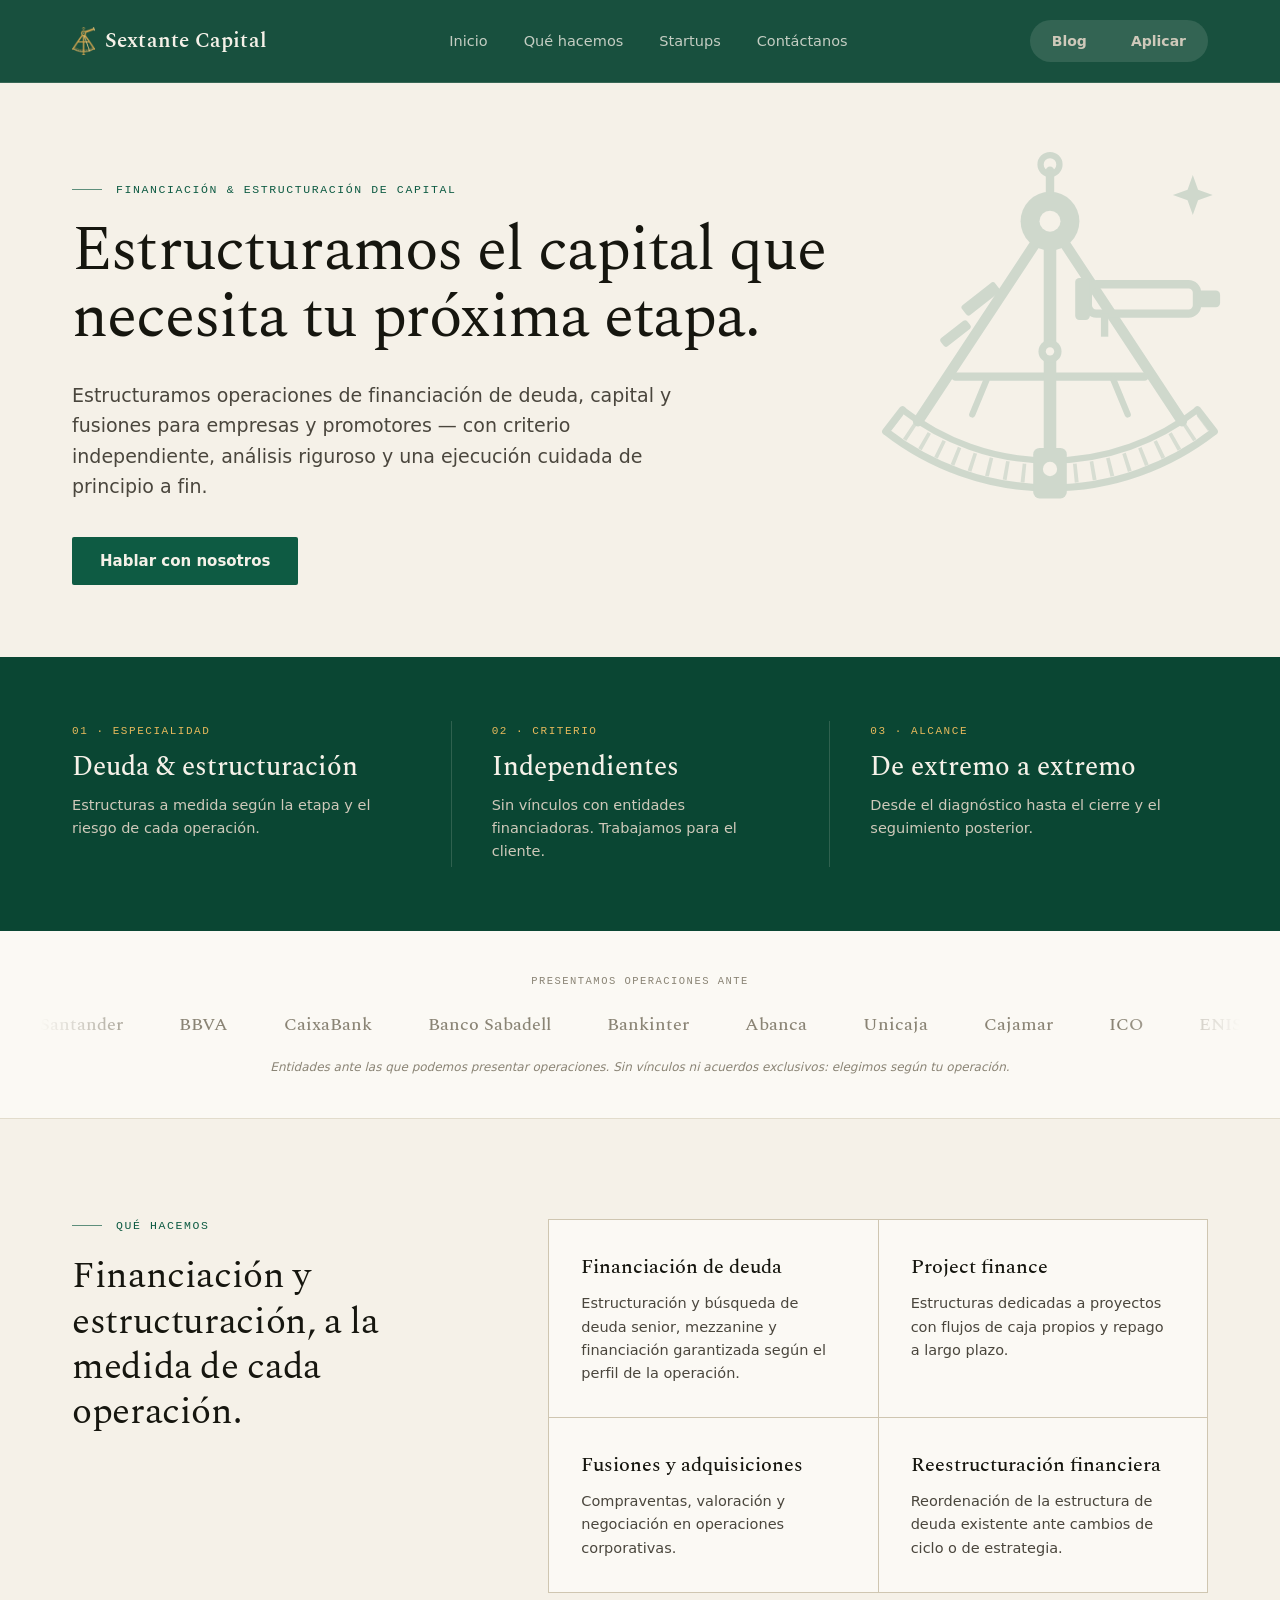
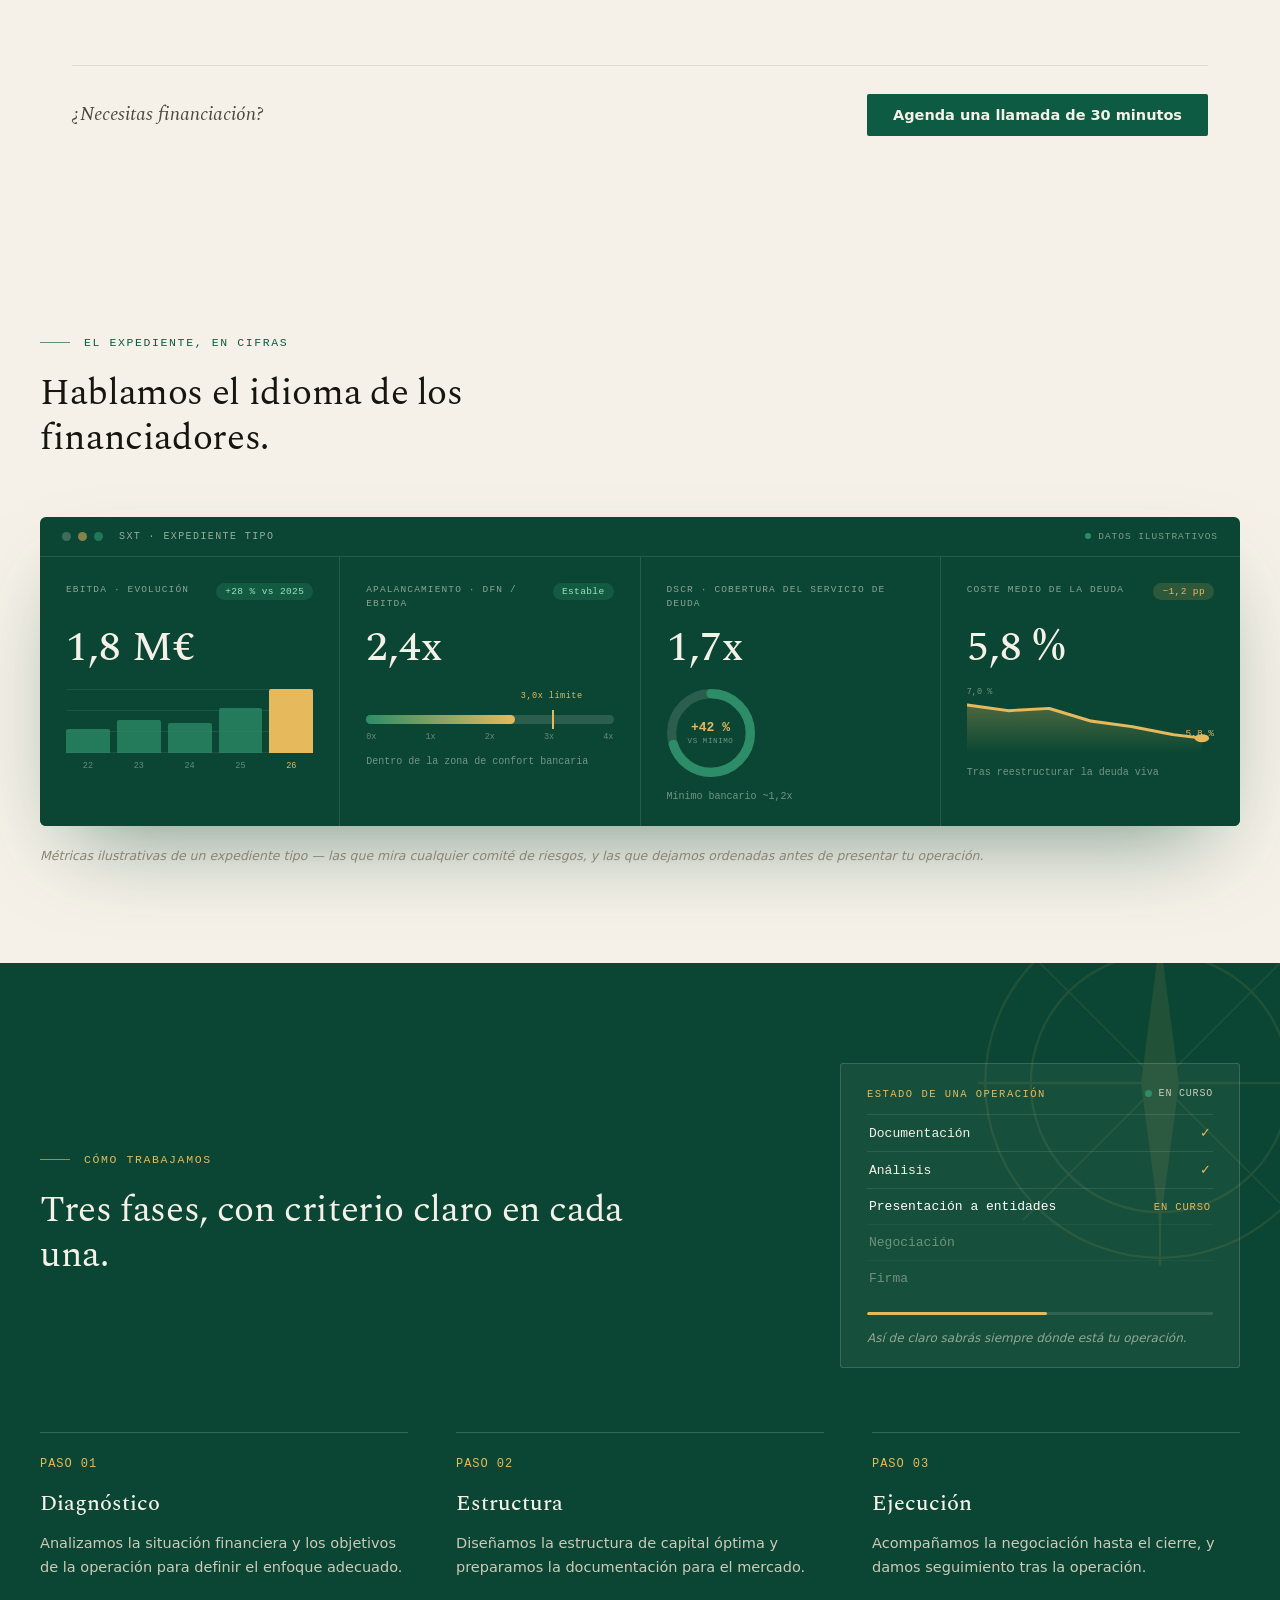
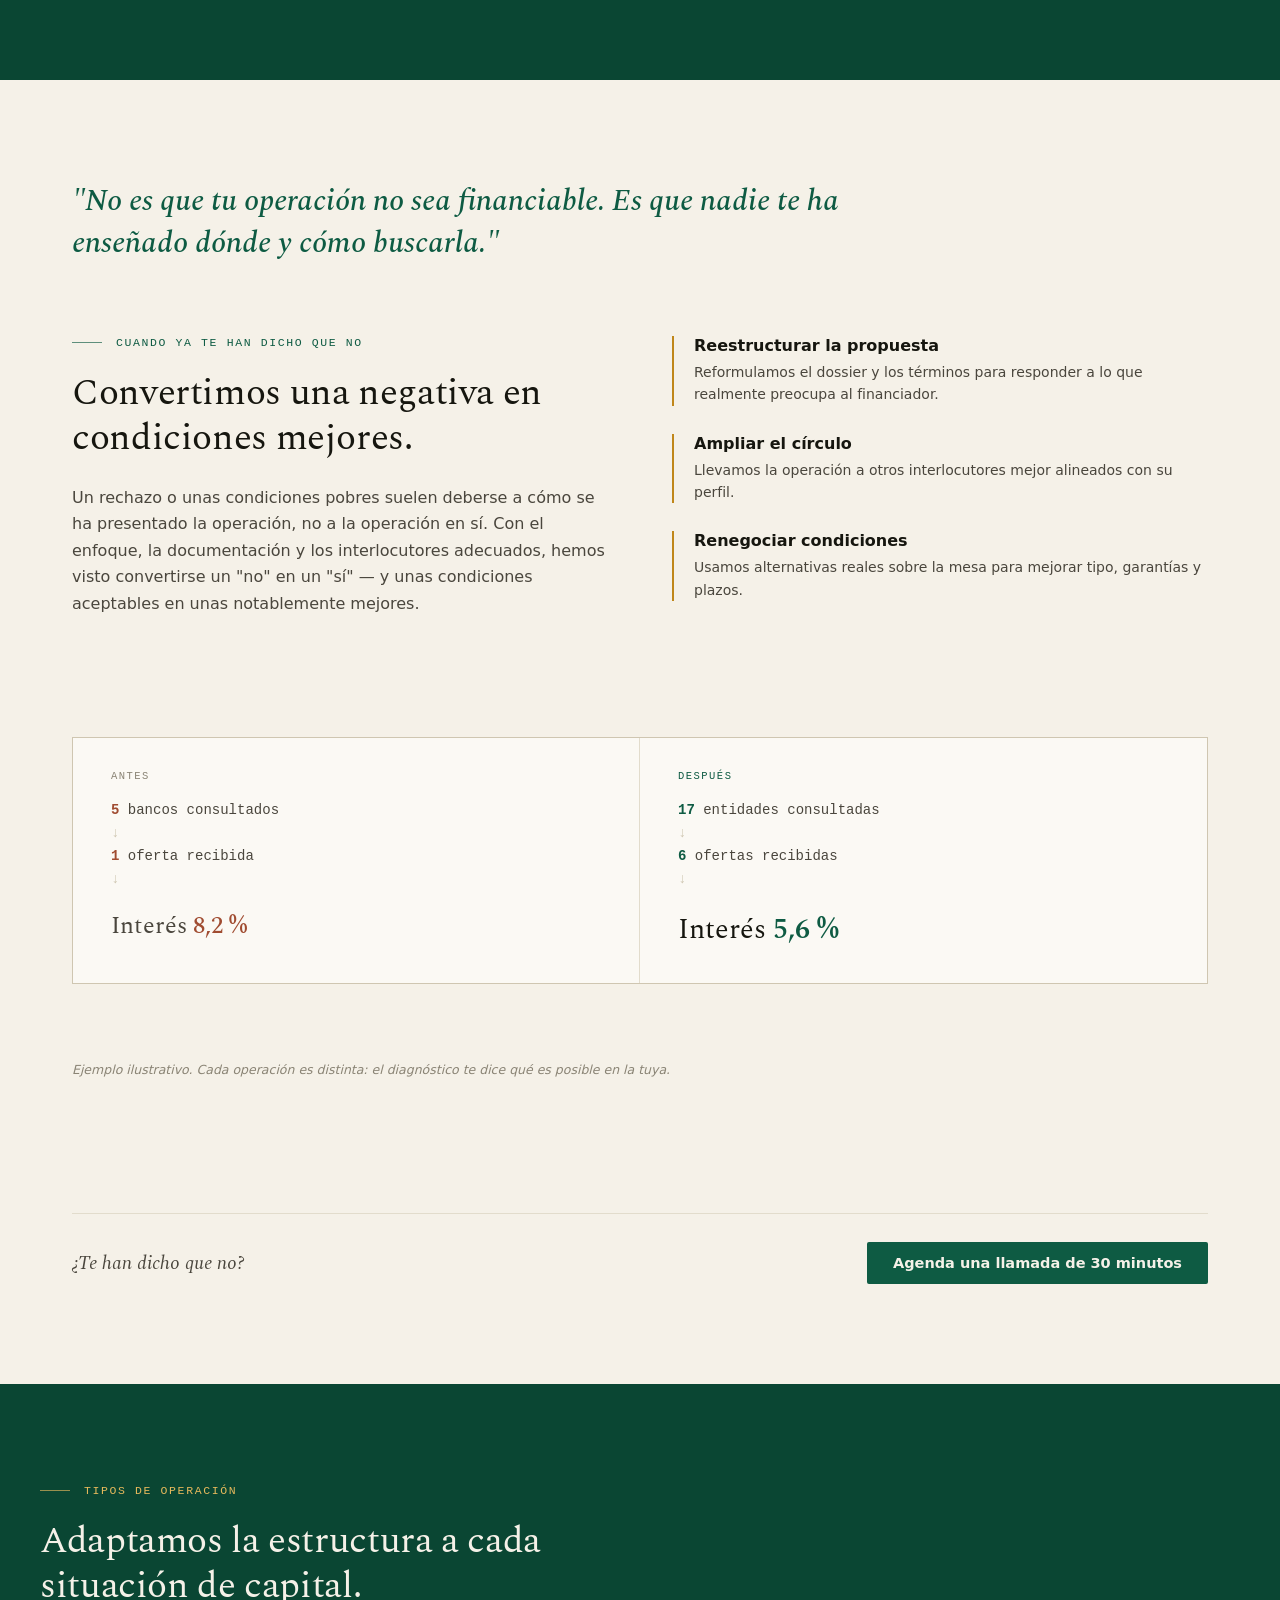
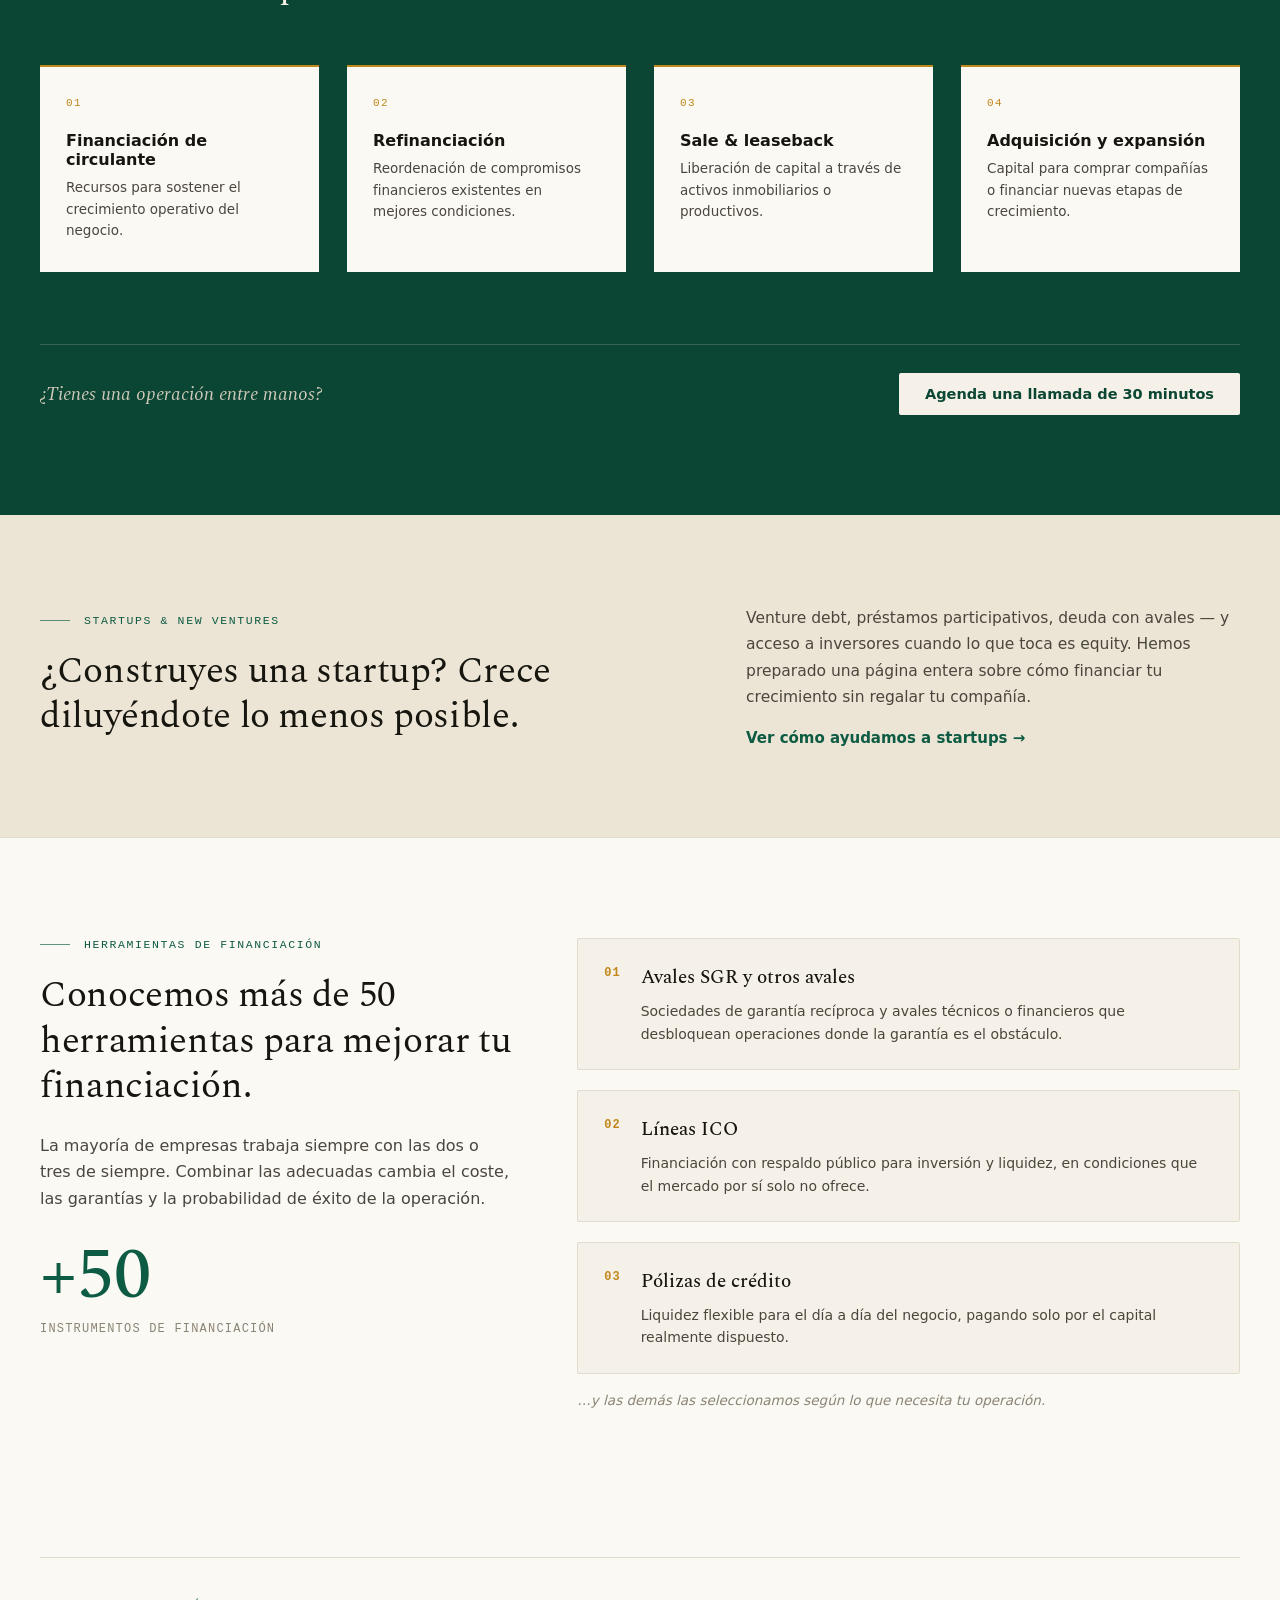
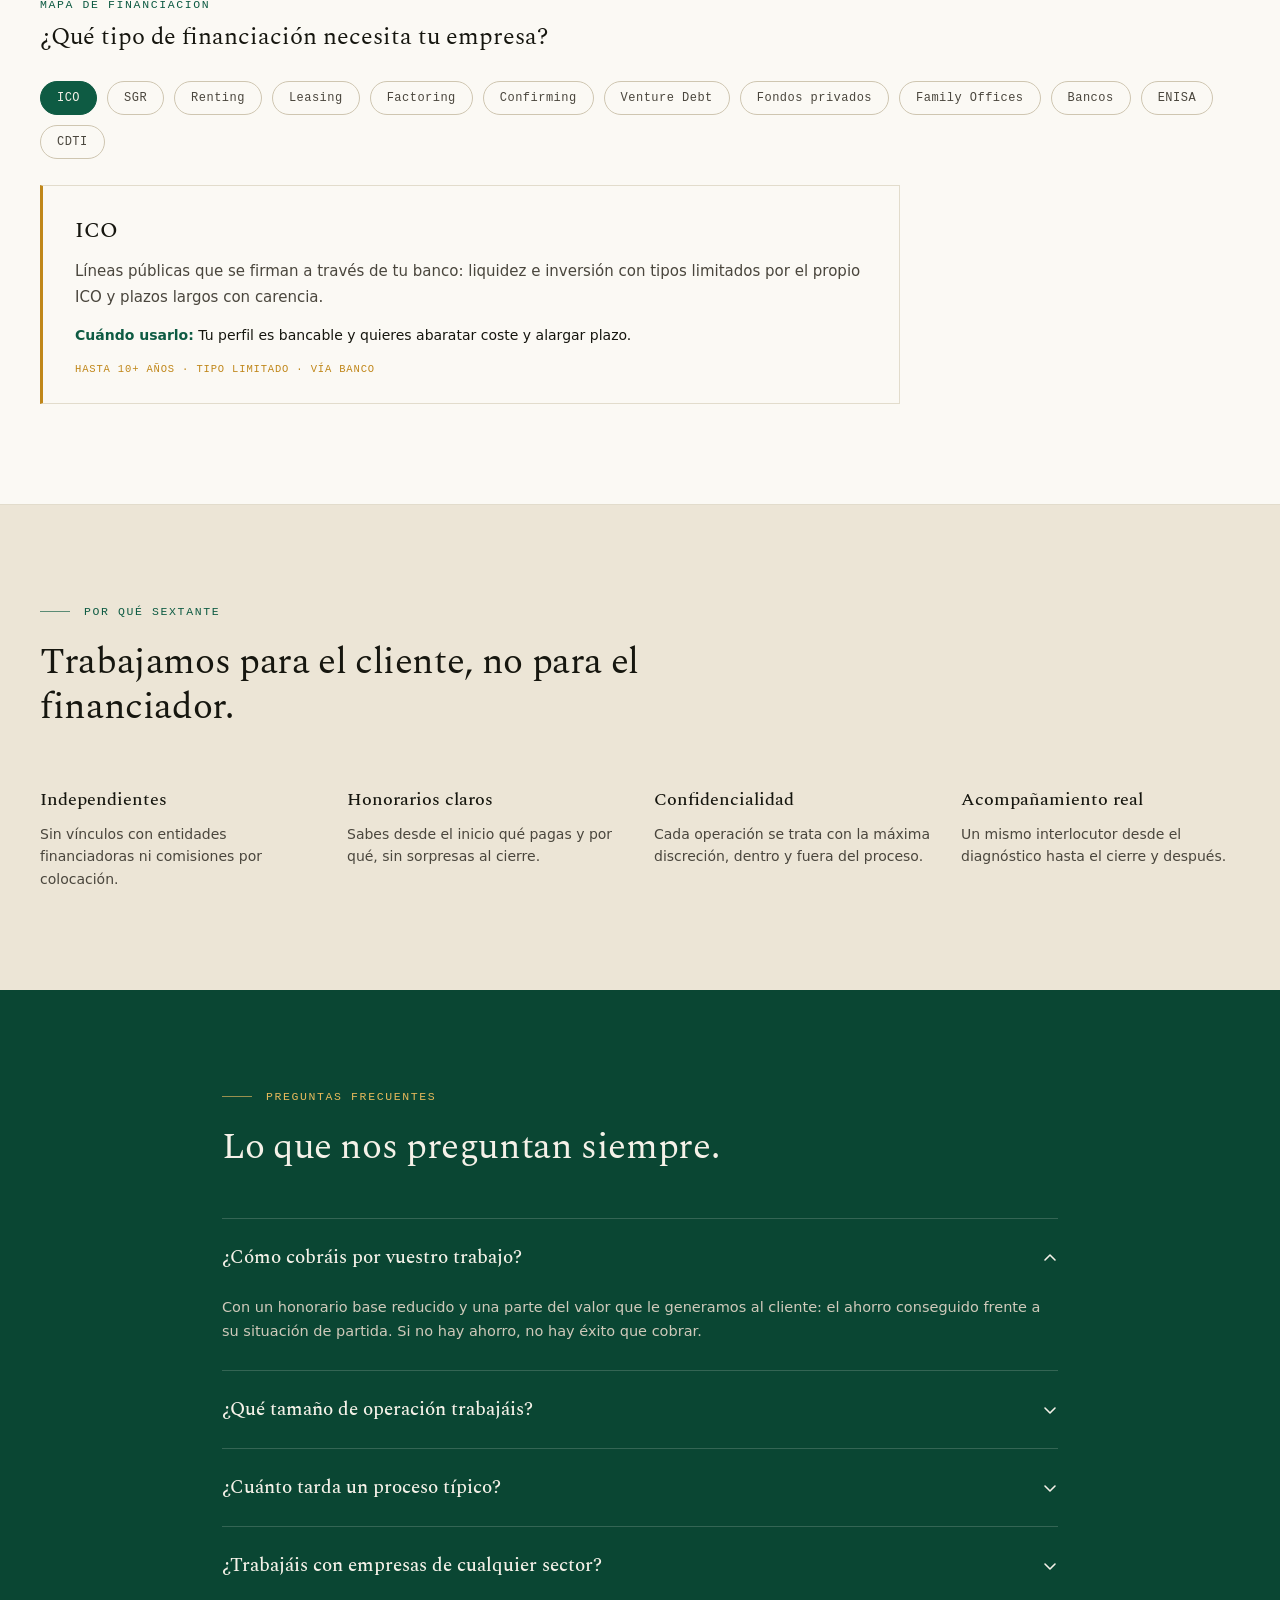
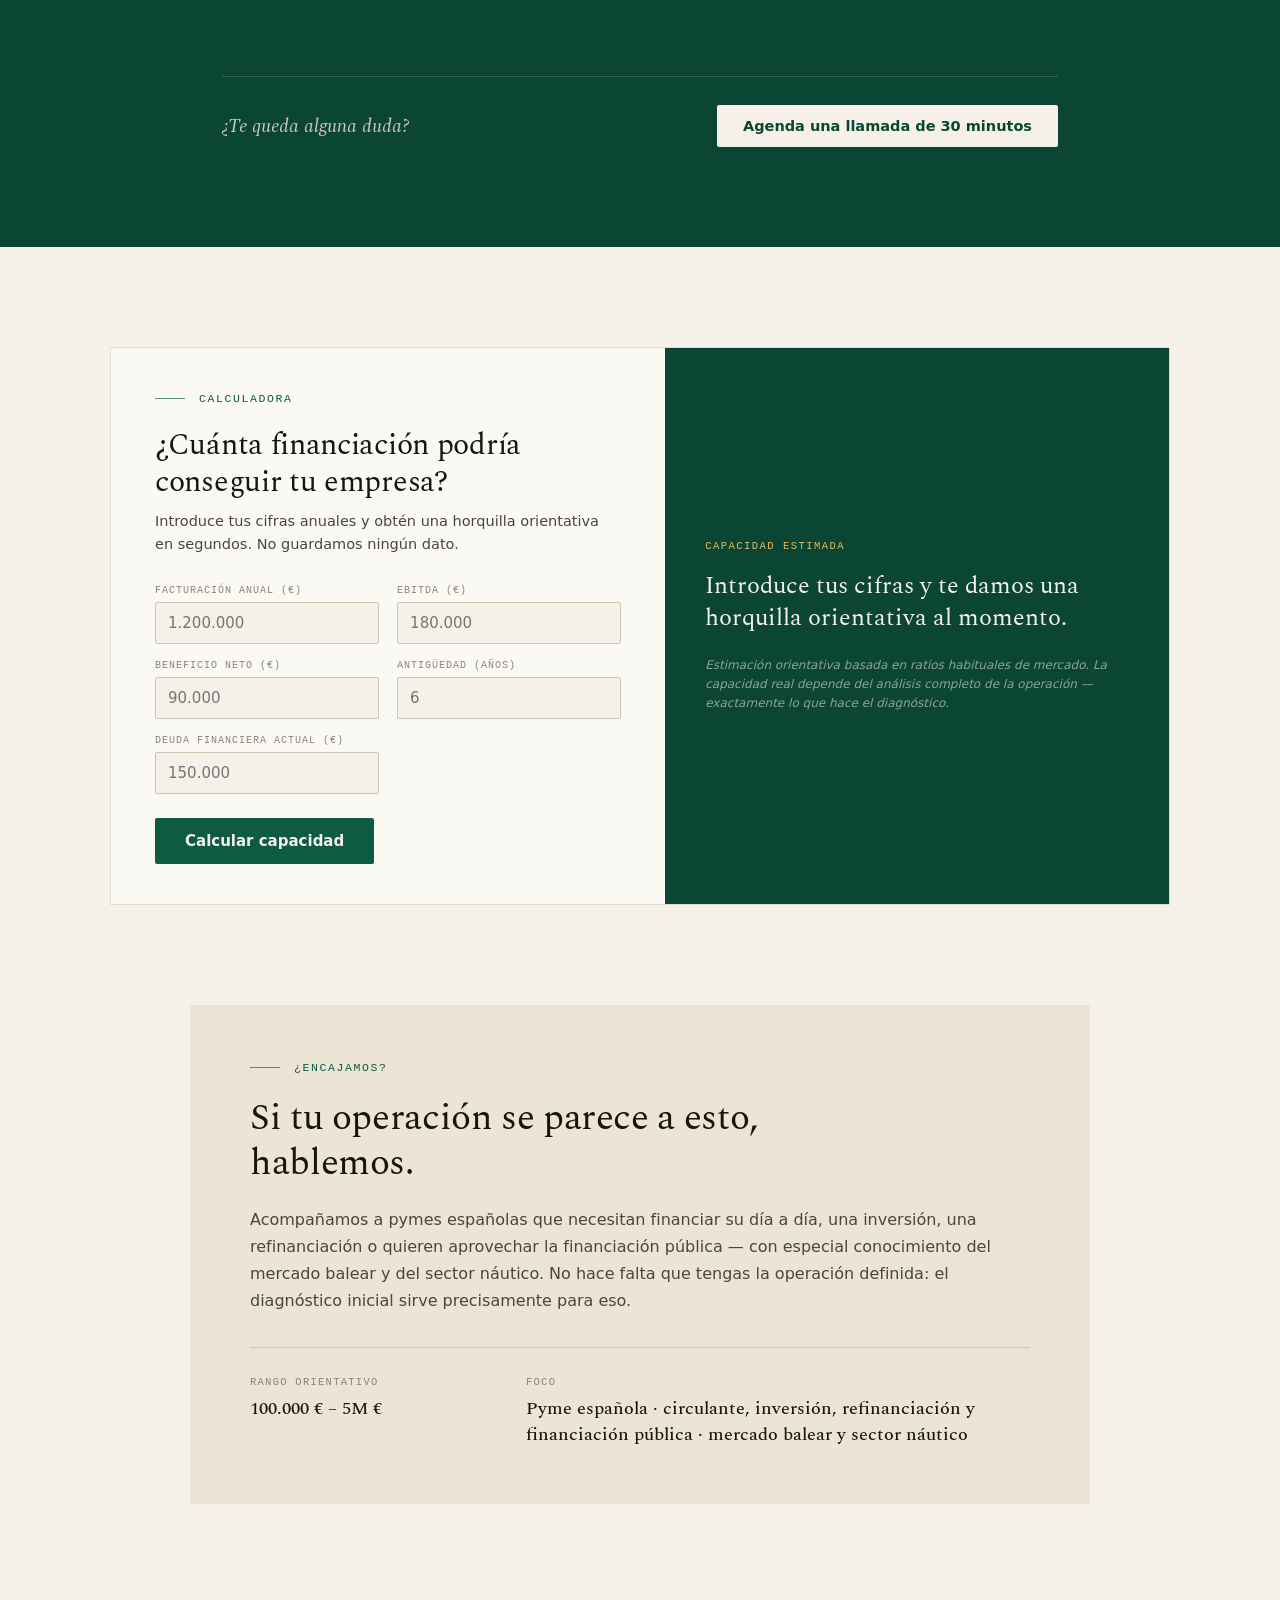
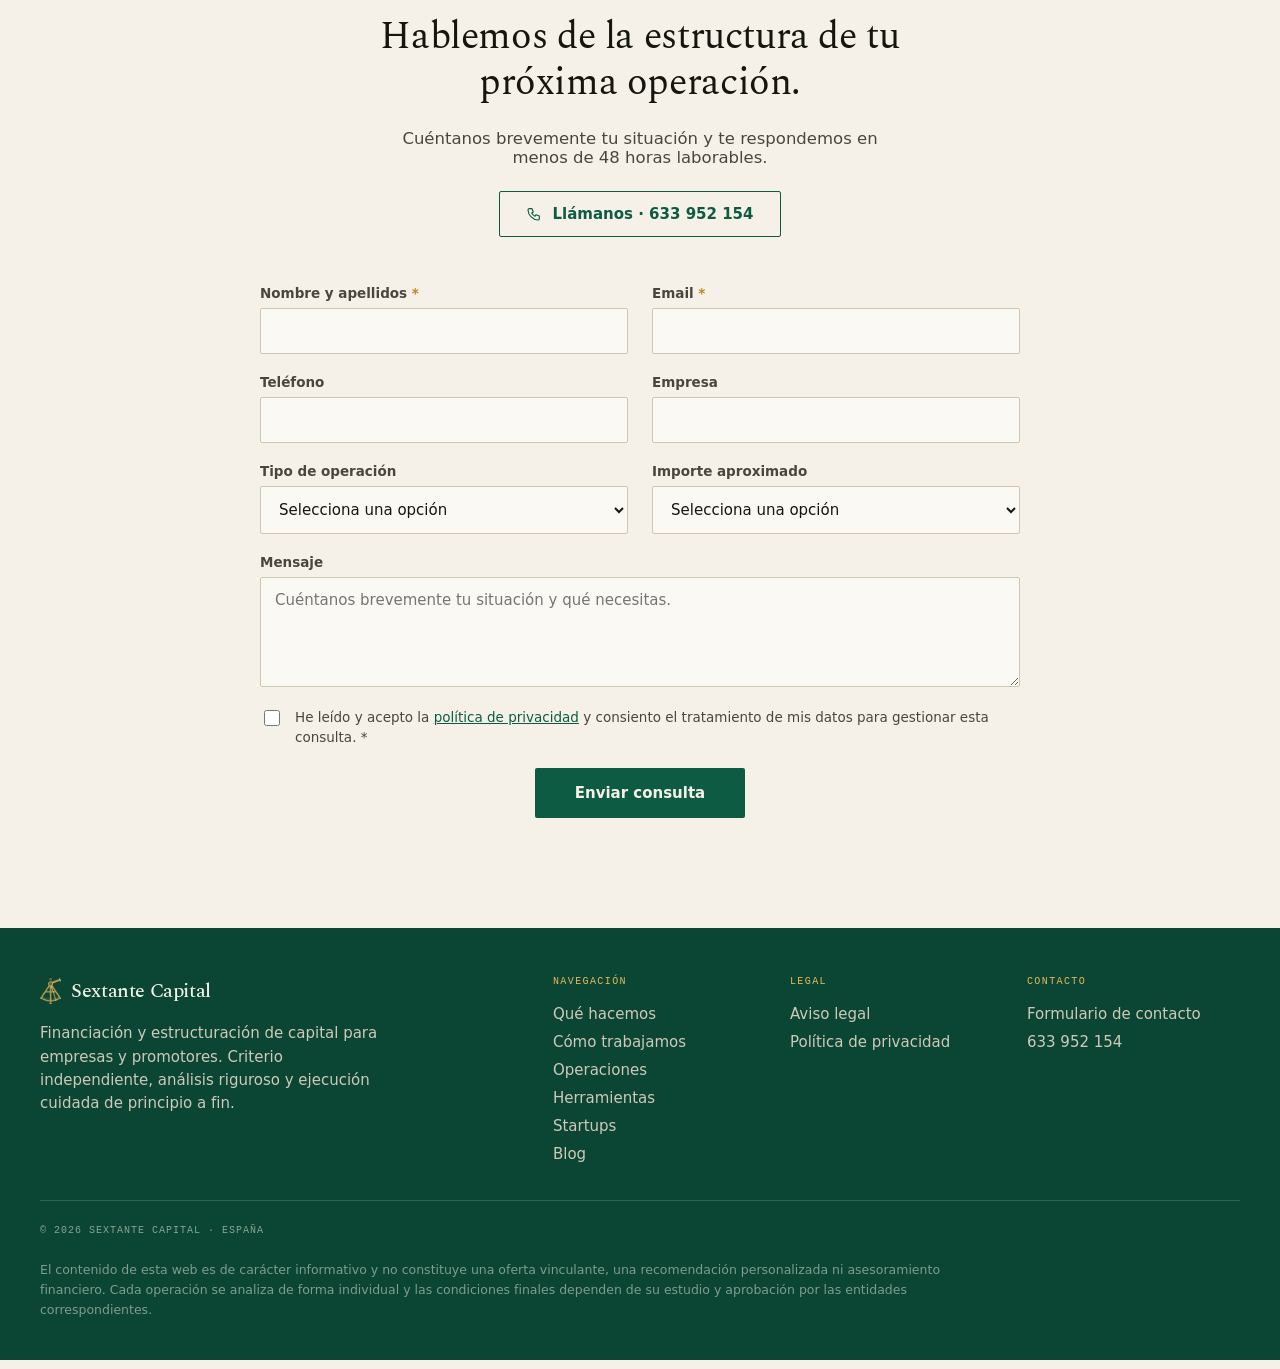
==== commit 1434fb43: "Blog pill, richer dashboard, financing map and capacity calculator - Blog moves next to Aplicar as a" ====
--- a/index.html
+++ b/index.html
@@ -380,69 +380,148 @@
   /* DASHBOARD FINANCIERO */
   .dash { padding: 100px 32px; }
   .dash h2 { margin-bottom: 56px; max-width: 620px; }
+  .dash-panel {
+    background: var(--forest-deep);
+    border-radius: 6px;
+    overflow: hidden;
+    box-shadow: 0 40px 90px -35px rgba(10, 70, 51, 0.55);
+  }
+  .dash-topbar {
+    display: flex;
+    align-items: center;
+    gap: 16px;
+    padding: 14px 22px;
+    border-bottom: 1px solid rgba(245, 241, 232, 0.12);
+  }
+  .dash-dots { display: flex; gap: 7px; }
+  .dash-dots span {
+    width: 9px;
+    height: 9px;
+    border-radius: 50%;
+    background: rgba(245, 241, 232, 0.22);
+  }
+  .dash-dots span:nth-child(2) { background: rgba(230, 185, 92, 0.55); }
+  .dash-dots span:nth-child(3) { background: rgba(44, 141, 104, 0.7); }
+  .dash-topbar-title {
+    font-family: var(--mono);
+    font-size: 10px;
+    letter-spacing: 0.14em;
+    text-transform: uppercase;
+    color: rgba(245, 241, 232, 0.6);
+  }
+  .dash-topbar-live {
+    margin-left: auto;
+    display: flex;
+    align-items: center;
+    gap: 7px;
+    font-family: var(--mono);
+    font-size: 9.5px;
+    letter-spacing: 0.1em;
+    text-transform: uppercase;
+    color: rgba(245, 241, 232, 0.5);
+  }
+  .dash-topbar-live .op-live-dot { width: 6px; height: 6px; }
   .dash-grid {
     display: grid;
     grid-template-columns: repeat(4, 1fr);
-    gap: 24px;
+    gap: 1px;
+    background: rgba(245, 241, 232, 0.12);
   }
   .dash-tile {
-    background: var(--paper);
-    border: 1px solid var(--line);
-    padding: 24px 24px 22px;
+    background: var(--forest-deep);
+    padding: 26px 26px 24px;
+  }
+  .dash-tile-head {
+    display: flex;
+    justify-content: space-between;
+    align-items: flex-start;
+    gap: 10px;
+    margin-bottom: 14px;
+    min-height: 30px;
   }
   .dash-label {
     font-family: var(--mono);
-    font-size: 10px;
+    font-size: 9.5px;
     letter-spacing: 0.12em;
     text-transform: uppercase;
-    color: var(--ink-faint);
-    margin-bottom: 12px;
-    min-height: 26px;
-  }
+    color: rgba(245, 241, 232, 0.55);
+    line-height: 1.5;
+  }
+  .chip {
+    font-family: var(--mono);
+    font-size: 9.5px;
+    letter-spacing: 0.04em;
+    padding: 3px 9px;
+    border-radius: 99px;
+    white-space: nowrap;
+    flex-shrink: 0;
+  }
+  .chip.up { color: #9fe0bd; background: rgba(44, 141, 104, 0.28); }
+  .chip.gold { color: var(--gold); background: rgba(230, 185, 92, 0.16); }
   .dash-value {
     font-family: var(--serif);
-    font-size: 34px;
+    font-size: 42px;
     font-weight: 500;
-    color: var(--forest);
+    color: var(--cream);
     line-height: 1;
-    margin-bottom: 18px;
+    margin-bottom: 20px;
+    font-variant-numeric: tabular-nums;
   }
   .dash-sub {
     font-family: var(--mono);
-    font-size: 10.5px;
-    color: var(--ink-faint);
-    margin-top: 12px;
+    font-size: 10px;
+    color: rgba(245, 241, 232, 0.45);
+    margin-top: 14px;
   }
   /* barras EBITDA */
-  .bars { display: flex; align-items: flex-end; gap: 6px; height: 56px; }
+  .chart-area {
+    height: 64px;
+    background-image: linear-gradient(rgba(245, 241, 232, 0.08) 1px, transparent 1px);
+    background-size: 100% 21px;
+  }
+  .bars { display: flex; align-items: flex-end; gap: 7px; height: 100%; }
   .bars .bar {
     flex: 1;
-    background: var(--forest);
-    opacity: 0.55;
+    background: var(--forest-bright);
+    opacity: 0.75;
+    border-radius: 2px 2px 0 0;
     transform: scaleY(0);
     transform-origin: bottom;
     transition: transform 0.9s cubic-bezier(0.22, 1, 0.36, 1);
   }
-  .bars .bar:last-child { background: var(--signal); opacity: 1; }
+  .bars .bar:last-child { background: var(--gold); opacity: 1; }
   .in-view .bars .bar { transform: scaleY(1); }
-  .bars .bar:nth-child(2) { transition-delay: 0.1s; }
-  .bars .bar:nth-child(3) { transition-delay: 0.2s; }
-  .bars .bar:nth-child(4) { transition-delay: 0.3s; }
-  .bars .bar:nth-child(5) { transition-delay: 0.4s; }
+  .bars .bar:nth-child(2) { transition-delay: 0.12s; }
+  .bars .bar:nth-child(3) { transition-delay: 0.24s; }
+  .bars .bar:nth-child(4) { transition-delay: 0.36s; }
+  .bars .bar:nth-child(5) { transition-delay: 0.48s; }
+  .bar-labels {
+    display: flex;
+    gap: 7px;
+    margin-top: 8px;
+  }
+  .bar-labels span {
+    flex: 1;
+    text-align: center;
+    font-family: var(--mono);
+    font-size: 8.5px;
+    color: rgba(245, 241, 232, 0.4);
+  }
+  .bar-labels span:last-child { color: var(--gold); }
   /* apalancamiento */
+  .lev-wrap { padding-top: 26px; }
   .lev-track {
-    height: 8px;
-    background: var(--sand);
+    height: 9px;
+    background: rgba(245, 241, 232, 0.14);
     border-radius: 99px;
     position: relative;
-    margin-top: 24px;
   }
   .lev-fill {
     height: 100%;
     width: 0;
     border-radius: 99px;
-    background: var(--forest);
-    transition: width 1.1s cubic-bezier(0.22, 1, 0.36, 1) 0.2s;
+    background: linear-gradient(90deg, var(--forest-bright), var(--gold));
+    transition: width 1.2s cubic-bezier(0.22, 1, 0.36, 1) 0.2s;
   }
   .in-view .lev-fill { width: 60%; }
   .lev-marker {
@@ -450,27 +529,96 @@
     top: -5px;
     left: 75%;
     width: 2px;
-    height: 18px;
-    background: var(--signal);
+    height: 19px;
+    background: var(--gold);
+  }
+  .lev-tag {
+    position: absolute;
+    left: 75%;
+    transform: translateX(-50%);
+    top: -24px;
+    font-family: var(--mono);
+    font-size: 8.5px;
+    letter-spacing: 0.06em;
+    color: var(--gold);
+    white-space: nowrap;
+  }
+  .lev-scale {
+    display: flex;
+    justify-content: space-between;
+    margin-top: 8px;
+    font-family: var(--mono);
+    font-size: 8.5px;
+    color: rgba(245, 241, 232, 0.4);
   }
   /* donut DSCR */
-  .donut { display: block; margin-top: 4px; }
-  .donut .donut-track { stroke: var(--sand); }
+  .donut-wrap { position: relative; width: 88px; height: 88px; }
+  .donut { display: block; }
+  .donut .donut-track { stroke: rgba(245, 241, 232, 0.14); }
   .donut .donut-fill {
-    stroke: var(--forest);
-    stroke-dasharray: 163;
-    stroke-dashoffset: 163;
-    transition: stroke-dashoffset 1.3s cubic-bezier(0.22, 1, 0.36, 1) 0.2s;
-  }
-  .in-view .donut .donut-fill { stroke-dashoffset: 55; }
+    stroke: var(--forest-bright);
+    stroke-dasharray: 214;
+    stroke-dashoffset: 214;
+    transition: stroke-dashoffset 1.4s cubic-bezier(0.22, 1, 0.36, 1) 0.2s;
+  }
+  .in-view .donut .donut-fill { stroke-dashoffset: 64; }
+  .donut-center {
+    position: absolute;
+    inset: 0;
+    display: flex;
+    flex-direction: column;
+    align-items: center;
+    justify-content: center;
+    text-align: center;
+  }
+  .donut-center strong {
+    font-family: var(--mono);
+    font-size: 13px;
+    color: var(--gold);
+  }
+  .donut-center small {
+    font-family: var(--mono);
+    font-size: 7.5px;
+    letter-spacing: 0.08em;
+    text-transform: uppercase;
+    color: rgba(245, 241, 232, 0.45);
+    margin-top: 2px;
+  }
   /* sparkline coste */
-  .spark { display: block; margin-top: 14px; }
-  .spark polyline {
+  .spark-wrap { position: relative; }
+  .spark { display: block; width: 100%; }
+  .spark .spark-line {
     stroke-dasharray: 100;
     stroke-dashoffset: 100;
-    transition: stroke-dashoffset 1.4s ease 0.3s;
-  }
-  .in-view .spark polyline { stroke-dashoffset: 0; }
+    transition: stroke-dashoffset 1.5s ease 0.3s;
+  }
+  .in-view .spark .spark-line { stroke-dashoffset: 0; }
+  .spark .spark-area {
+    opacity: 0;
+    transition: opacity 1s ease 1s;
+  }
+  .in-view .spark .spark-area { opacity: 1; }
+  .spark .spark-dot {
+    opacity: 0;
+    transition: opacity 0.4s ease 1.6s;
+  }
+  .in-view .spark .spark-dot { opacity: 1; animation: op-pulse 2.4s ease-in-out 2s infinite; }
+  .spark-from {
+    position: absolute;
+    top: -2px;
+    left: 0;
+    font-family: var(--mono);
+    font-size: 8.5px;
+    color: rgba(245, 241, 232, 0.45);
+  }
+  .spark-to {
+    position: absolute;
+    bottom: 14px;
+    right: 0;
+    font-family: var(--mono);
+    font-size: 9.5px;
+    color: var(--gold);
+  }
   .dash-note {
     font-size: 12.5px;
     font-style: italic;
@@ -478,11 +626,12 @@
     margin: 22px 0 0;
   }
   @media (prefers-reduced-motion: reduce) {
-    .bars .bar, .lev-fill, .donut .donut-fill, .spark polyline { transition: none; }
+    .bars .bar, .lev-fill, .donut .donut-fill, .spark .spark-line, .spark .spark-area, .spark .spark-dot { transition: none; animation: none; }
     .bars .bar { transform: scaleY(1); }
     .lev-fill { width: 60%; }
-    .donut .donut-fill { stroke-dashoffset: 55; }
-    .spark polyline { stroke-dashoffset: 0; }
+    .donut .donut-fill { stroke-dashoffset: 64; }
+    .spark .spark-line { stroke-dashoffset: 0; }
+    .spark .spark-area, .spark .spark-dot { opacity: 1; }
   }
 
   /* QUE HACEMOS */
@@ -1133,7 +1282,156 @@
   .faq-item.open .faq-a { padding-bottom: 26px; }
   .faq-a { transition: padding 0.35s ease; }
 
-  /* ENCAJE */
+  /* MAPA DE FINANCIACIÓN */
+  .fin-map { grid-column: 1 / -1; margin-top: 72px; padding-top: 40px; border-top: 1px solid var(--line); }
+  .fin-map-label {
+    font-family: var(--mono);
+    font-size: 11.5px;
+    letter-spacing: 0.14em;
+    text-transform: uppercase;
+    color: var(--forest);
+    font-weight: 500;
+    margin-bottom: 8px;
+  }
+  .fin-map-q {
+    font-family: var(--serif);
+    font-size: 24px;
+    font-weight: 400;
+    margin: 0 0 26px;
+  }
+  .fin-chips { display: flex; flex-wrap: wrap; gap: 10px; margin-bottom: 26px; }
+  .fin-chip {
+    font-family: var(--mono);
+    font-size: 12px;
+    letter-spacing: 0.04em;
+    padding: 9px 16px;
+    border: 1px solid var(--line-strong);
+    border-radius: 99px;
+    background: var(--paper);
+    color: var(--ink-soft);
+    cursor: pointer;
+    transition: border-color 0.15s ease, color 0.15s ease, background 0.15s ease, transform 0.15s ease;
+  }
+  .fin-chip:hover { border-color: var(--forest); color: var(--forest); transform: translateY(-2px); }
+  .fin-chip.active {
+    background: var(--forest);
+    border-color: var(--forest);
+    color: var(--cream);
+  }
+  .fin-detail {
+    background: var(--paper);
+    border: 1px solid var(--line);
+    border-left: 3px solid var(--signal);
+    padding: 28px 32px;
+    max-width: 860px;
+  }
+  .fin-detail h4 {
+    font-family: var(--serif);
+    font-size: 22px;
+    font-weight: 500;
+    margin: 0 0 12px;
+  }
+  .fin-detail .fd-desc {
+    font-size: 15px;
+    line-height: 1.7;
+    color: var(--ink-soft);
+    margin: 0 0 14px;
+  }
+  .fin-detail .fd-when {
+    font-size: 14px;
+    line-height: 1.6;
+    color: var(--ink);
+    margin: 0 0 16px;
+  }
+  .fin-detail .fd-when strong { color: var(--forest); }
+  .fin-detail .fd-meta {
+    font-family: var(--mono);
+    font-size: 10.5px;
+    letter-spacing: 0.08em;
+    text-transform: uppercase;
+    color: var(--signal);
+  }
+
+  /* CALCULADORA DE CAPACIDAD */
+  .calc { padding: 100px 32px 0; }
+  .calc-card {
+    max-width: 1060px;
+    margin: 0 auto;
+    background: var(--paper);
+    border: 1px solid var(--line);
+    display: grid;
+    grid-template-columns: 1.1fr 1fr;
+  }
+  .calc-left { padding: 44px 44px 40px; }
+  .calc-left h2 { margin-bottom: 10px; font-size: 30px; }
+  .calc-left .calc-intro {
+    font-size: 14.5px;
+    line-height: 1.6;
+    color: var(--ink-soft);
+    margin: 0 0 28px;
+  }
+  .calc-fields { display: grid; grid-template-columns: 1fr 1fr; gap: 16px 18px; }
+  .calc-field { display: flex; flex-direction: column; gap: 6px; }
+  .calc-field label {
+    font-family: var(--mono);
+    font-size: 10px;
+    letter-spacing: 0.1em;
+    text-transform: uppercase;
+    color: var(--ink-faint);
+  }
+  .calc-field input {
+    font-family: var(--sans);
+    font-size: 15px;
+    color: var(--ink);
+    background: var(--cream);
+    border: 1px solid var(--line-strong);
+    border-radius: var(--radius-btn);
+    padding: 11px 12px;
+    width: 100%;
+  }
+  .calc-field input:focus {
+    outline: none;
+    border-color: var(--forest);
+    box-shadow: 0 0 0 3px rgba(14, 91, 67, 0.12);
+  }
+  .calc-left .btn-primary {
+    border: none;
+    cursor: pointer;
+    font-family: var(--sans);
+    margin-top: 24px;
+    padding: 14px 30px;
+  }
+  .calc-right {
+    background: var(--forest-deep);
+    color: var(--cream);
+    padding: 44px 40px;
+    display: flex;
+    flex-direction: column;
+    justify-content: center;
+  }
+  .calc-result-label {
+    font-family: var(--mono);
+    font-size: 10.5px;
+    letter-spacing: 0.14em;
+    text-transform: uppercase;
+    color: var(--gold);
+    margin-bottom: 18px;
+  }
+  .calc-result {
+    font-family: var(--serif);
+    font-size: 24px;
+    font-weight: 400;
+    line-height: 1.35;
+    color: var(--cream);
+  }
+  .calc-result strong { color: var(--gold); font-weight: 500; white-space: nowrap; }
+  .calc-note {
+    font-size: 12px;
+    font-style: italic;
+    color: rgba(245, 241, 232, 0.55);
+    margin: 22px 0 0;
+    line-height: 1.55;
+  }
   .fit { padding: 100px 32px 0; }
   .fit-card {
     max-width: 900px;
@@ -1507,6 +1805,7 @@
     .stats .stat:first-child { border-top: none; padding-top: 0; }
     .stats .stat:last-child { padding-bottom: 0; }
     .foot-top { grid-template-columns: 1fr; }
+    .calc-card { grid-template-columns: 1fr; }
     .fit-card { padding: 40px 32px; }
     .fit-facts { grid-template-columns: 1fr; gap: 20px; }
     .aplicar-grid { grid-template-columns: 1fr; gap: 36px; }
@@ -1546,9 +1845,16 @@
     .contact-form .btn-primary { width: 100%; }
     .fit { padding: 64px 20px 0; }
     .fit-card { padding: 32px 24px; }
+    .calc { padding: 64px 20px 0; }
+    .calc-left, .calc-right { padding: 30px 24px; }
+    .calc-fields { grid-template-columns: 1fr; }
+    .calc-left h2 { font-size: 26px; }
     .operations-grid, .trust-grid { grid-template-columns: 1fr; gap: 18px; }
-    .dash-grid { grid-template-columns: 1fr; gap: 16px; }
+    .dash-grid { grid-template-columns: 1fr; gap: 1px; }
     .dash { padding: 64px 20px; }
+    .dash-topbar { padding: 12px 16px; }
+    .dash-tile { padding: 22px 20px; }
+    .dash-value { font-size: 36px; }
     h2 { font-size: 27px; }
     .service-cells { grid-template-columns: 1fr; }
     .service-cell { padding: 24px; }
@@ -1573,11 +1879,11 @@
       <a href="#" data-tab onclick="showTab('inicio'); return false;">Inicio</a>
       <a href="#que-hacemos">Qué hacemos</a>
       <a href="#" data-tab onclick="showTab('startups'); return false;">Startups</a>
-      <a href="blog.html">Blog</a>
       <a href="#contacto">Contáctanos</a>
     </nav>
 
     <div class="tab-switch" role="tablist" aria-label="Sección">
+      <a href="blog.html" class="tab-link">Blog</a>
       <button id="tab-aplicar" role="tab" aria-selected="false" onclick="showTab('aplicar')">Aplicar</button>
     </div>
   </div>
@@ -1715,44 +2021,83 @@
     <div class="container">
       <div class="eyebrow">El expediente, en cifras</div>
       <h2>Hablamos el idioma de los financiadores.</h2>
-      <div class="dash-grid" id="dash-grid">
-        <div class="dash-tile">
-          <div class="dash-label">EBITDA · evolución</div>
-          <div class="dash-value">1,8 M€</div>
-          <div class="bars" aria-hidden="true">
-            <div class="bar" style="height: 38%"></div>
-            <div class="bar" style="height: 52%"></div>
-            <div class="bar" style="height: 47%"></div>
-            <div class="bar" style="height: 71%"></div>
-            <div class="bar" style="height: 100%"></div>
+      <div class="dash-panel">
+        <div class="dash-topbar">
+          <div class="dash-dots" aria-hidden="true"><span></span><span></span><span></span></div>
+          <span class="dash-topbar-title">SXT · Expediente tipo</span>
+          <span class="dash-topbar-live"><span class="op-live-dot"></span>Datos ilustrativos</span>
+        </div>
+        <div class="dash-grid" id="dash-grid">
+          <div class="dash-tile">
+            <div class="dash-tile-head">
+              <div class="dash-label">EBITDA · evolución</div>
+              <span class="chip up">+28 % vs 2025</span>
+            </div>
+            <div class="dash-value" data-count="1.8" data-decimals="1" data-suffix=" M€">0,0 M€</div>
+            <div class="chart-area" aria-hidden="true">
+              <div class="bars">
+                <div class="bar" style="height: 38%"></div>
+                <div class="bar" style="height: 52%"></div>
+                <div class="bar" style="height: 47%"></div>
+                <div class="bar" style="height: 71%"></div>
+                <div class="bar" style="height: 100%"></div>
+              </div>
+            </div>
+            <div class="bar-labels" aria-hidden="true"><span>22</span><span>23</span><span>24</span><span>25</span><span>26</span></div>
           </div>
-          <div class="dash-sub">Último ejercicio</div>
-        </div>
-        <div class="dash-tile">
-          <div class="dash-label">Apalancamiento · DFN / EBITDA</div>
-          <div class="dash-value">2,4x</div>
-          <div class="lev-track" aria-hidden="true">
-            <div class="lev-fill"></div>
-            <div class="lev-marker"></div>
+          <div class="dash-tile">
+            <div class="dash-tile-head">
+              <div class="dash-label">Apalancamiento · DFN / EBITDA</div>
+              <span class="chip up">Estable</span>
+            </div>
+            <div class="dash-value" data-count="2.4" data-decimals="1" data-suffix="x">0,0x</div>
+            <div class="lev-wrap" aria-hidden="true">
+              <div class="lev-track">
+                <div class="lev-fill"></div>
+                <div class="lev-marker"></div>
+                <div class="lev-tag">3,0x límite</div>
+              </div>
+              <div class="lev-scale"><span>0x</span><span>1x</span><span>2x</span><span>3x</span><span>4x</span></div>
+            </div>
+            <div class="dash-sub">Dentro de la zona de confort bancaria</div>
           </div>
-          <div class="dash-sub">Zona de confort &lt; 3,0x</div>
-        </div>
-        <div class="dash-tile">
-          <div class="dash-label">DSCR · cobertura del servicio de deuda</div>
-          <div class="dash-value">1,7x</div>
-          <svg class="donut" width="64" height="64" viewBox="0 0 64 64" aria-hidden="true">
-            <circle class="donut-track" cx="32" cy="32" r="26" fill="none" stroke-width="7"/>
-            <circle class="donut-fill" cx="32" cy="32" r="26" fill="none" stroke-width="7" stroke-linecap="round" transform="rotate(-90 32 32)"/>
-          </svg>
-          <div class="dash-sub">Mínimo bancario ~1,2x</div>
-        </div>
-        <div class="dash-tile">
-          <div class="dash-label">Coste medio de la deuda</div>
-          <div class="dash-value">5,8 %</div>
-          <svg class="spark" width="100%" height="48" viewBox="0 0 120 48" preserveAspectRatio="none" aria-hidden="true">
-            <polyline points="0,10 20,15 40,13 60,24 80,29 100,36 120,40" fill="none" stroke="#c0871a" stroke-width="2.5" stroke-linecap="round" stroke-linejoin="round" pathLength="100"/>
-          </svg>
-          <div class="dash-sub">−1,2 pp tras reestructurar</div>
+          <div class="dash-tile">
+            <div class="dash-tile-head">
+              <div class="dash-label">DSCR · cobertura del servicio de deuda</div>
+            </div>
+            <div class="dash-value" data-count="1.7" data-decimals="1" data-suffix="x">0,0x</div>
+            <div class="donut-wrap" aria-hidden="true">
+              <svg class="donut" width="88" height="88" viewBox="0 0 76 76">
+                <circle class="donut-track" cx="38" cy="38" r="34" fill="none" stroke-width="8"/>
+                <circle class="donut-fill" cx="38" cy="38" r="34" fill="none" stroke-width="8" stroke-linecap="round" transform="rotate(-90 38 38)"/>
+              </svg>
+              <div class="donut-center"><strong>+42 %</strong><small>vs mínimo</small></div>
+            </div>
+            <div class="dash-sub">Mínimo bancario ~1,2x</div>
+          </div>
+          <div class="dash-tile">
+            <div class="dash-tile-head">
+              <div class="dash-label">Coste medio de la deuda</div>
+              <span class="chip gold">−1,2 pp</span>
+            </div>
+            <div class="dash-value" data-count="5.8" data-decimals="1" data-suffix=" %">0,0 %</div>
+            <div class="spark-wrap" aria-hidden="true">
+              <span class="spark-from">7,0 %</span>
+              <svg class="spark" height="64" viewBox="0 0 120 56" preserveAspectRatio="none">
+                <defs>
+                  <linearGradient id="spark-grad" x1="0" y1="0" x2="0" y2="1">
+                    <stop offset="0%" stop-color="#e6b95c" stop-opacity="0.3"/>
+                    <stop offset="100%" stop-color="#e6b95c" stop-opacity="0"/>
+                  </linearGradient>
+                </defs>
+                <path class="spark-area" d="M0,14 L20,19 L40,17 L60,28 L80,33 L100,40 L114,43 L114,56 L0,56 Z" fill="url(#spark-grad)"/>
+                <polyline class="spark-line" points="0,14 20,19 40,17 60,28 80,33 100,40 114,43" fill="none" stroke="#e6b95c" stroke-width="2.5" stroke-linecap="round" stroke-linejoin="round" pathLength="100"/>
+                <circle class="spark-dot" cx="114" cy="43" r="3.5" fill="#e6b95c"/>
+              </svg>
+              <span class="spark-to">5,8 %</span>
+            </div>
+            <div class="dash-sub">Tras reestructurar la deuda viva</div>
+          </div>
         </div>
       </div>
       <p class="dash-note">Métricas ilustrativas de un expediente tipo — las que mira cualquier comité de riesgos, y las que dejamos ordenadas antes de presentar tu operación.</p>
@@ -1957,6 +2302,19 @@
         </div>
         <p class="more-note">…y las demás las seleccionamos según lo que necesita tu operación.</p>
       </div>
+
+      <!-- MAPA DE FINANCIACIÓN -->
+      <div class="fin-map">
+        <div class="fin-map-label">Mapa de financiación</div>
+        <p class="fin-map-q">¿Qué tipo de financiación necesita tu empresa?</p>
+        <div class="fin-chips" id="fin-chips" role="tablist" aria-label="Instrumentos de financiación"></div>
+        <div class="fin-detail" id="fin-detail" role="tabpanel">
+          <h4 id="fd-title"></h4>
+          <p class="fd-desc" id="fd-desc"></p>
+          <p class="fd-when" id="fd-when"></p>
+          <div class="fd-meta" id="fd-meta"></div>
+        </div>
+      </div>
     </div>
   </section>
 
@@ -2025,6 +2383,47 @@
       <p class="cta-q">¿Te queda alguna duda?</p>
       <a href="#contacto" class="btn-primary">Agenda una llamada de 30 minutos</a>
     </div>
+    </div>
+  </section>
+
+  <!-- CALCULADORA DE CAPACIDAD -->
+  <section id="calculadora" class="calc">
+    <div class="calc-card">
+      <div class="calc-left">
+        <div class="eyebrow">Calculadora</div>
+        <h2>¿Cuánta financiación podría conseguir tu empresa?</h2>
+        <p class="calc-intro">Introduce tus cifras anuales y obtén una horquilla orientativa en segundos. No guardamos ningún dato.</p>
+        <form id="calc-form" novalidate>
+          <div class="calc-fields">
+            <div class="calc-field">
+              <label for="calc-fact">Facturación anual (€)</label>
+              <input type="number" id="calc-fact" min="0" step="10000" placeholder="1.200.000">
+            </div>
+            <div class="calc-field">
+              <label for="calc-ebitda">EBITDA (€)</label>
+              <input type="number" id="calc-ebitda" step="10000" placeholder="180.000">
+            </div>
+            <div class="calc-field">
+              <label for="calc-beneficio">Beneficio neto (€)</label>
+              <input type="number" id="calc-beneficio" step="10000" placeholder="90.000">
+            </div>
+            <div class="calc-field">
+              <label for="calc-antig">Antigüedad (años)</label>
+              <input type="number" id="calc-antig" min="0" step="1" placeholder="6">
+            </div>
+            <div class="calc-field">
+              <label for="calc-deuda">Deuda financiera actual (€)</label>
+              <input type="number" id="calc-deuda" min="0" step="10000" placeholder="150.000">
+            </div>
+          </div>
+          <button type="submit" class="btn-primary">Calcular capacidad</button>
+        </form>
+      </div>
+      <div class="calc-right">
+        <div class="calc-result-label">Capacidad estimada</div>
+        <div class="calc-result" id="calc-result">Introduce tus cifras y te damos una horquilla orientativa al momento.</div>
+        <p class="calc-note">Estimación orientativa basada en ratios habituales de mercado. La capacidad real depende del análisis completo de la operación — exactamente lo que hace el diagnóstico.</p>
+      </div>
     </div>
   </section>
 
@@ -2498,23 +2897,139 @@
     update();
   })();
 
-  // Dashboard: animar al entrar en pantalla
+  // Dashboard: animar al entrar en pantalla (gráficos + contadores)
   (function () {
     var grid = document.getElementById('dash-grid');
     if (!grid) return;
-    if ('IntersectionObserver' in window) {
-      var io = new IntersectionObserver(function (entries) {
-        entries.forEach(function (entry) {
-          if (entry.isIntersecting) {
-            grid.classList.add('in-view');
-            io.disconnect();
-          }
-        });
-      }, { threshold: 0.3 });
-      io.observe(grid);
-    } else {
+
+    function animateCount(el) {
+      var target = parseFloat(el.getAttribute('data-count'));
+      var decimals = parseInt(el.getAttribute('data-decimals') || '0', 10);
+      var suffix = el.getAttribute('data-suffix') || '';
+      var reduced = window.matchMedia && window.matchMedia('(prefers-reduced-motion: reduce)').matches;
+      if (reduced) {
+        el.textContent = target.toFixed(decimals).replace('.', ',') + suffix;
+        return;
+      }
+      var duration = 1400;
+      var start = null;
+      function frame(ts) {
+        if (!start) start = ts;
+        var p = Math.min((ts - start) / duration, 1);
+        var eased = 1 - Math.pow(1 - p, 3);
+        el.textContent = (target * eased).toFixed(decimals).replace('.', ',') + suffix;
+        if (p < 1) requestAnimationFrame(frame);
+      }
+      requestAnimationFrame(frame);
+    }
+
+    function activate() {
       grid.classList.add('in-view');
+      grid.querySelectorAll('[data-count]').forEach(animateCount);
     }
+
+    var activated = false;
+    function run() {
+      if (activated) return;
+      activated = true;
+      activate();
+      document.removeEventListener('scroll', checkVisible, true);
+    }
+    function checkVisible() {
+      if (activated) return;
+      var rect = grid.getBoundingClientRect();
+      if (rect.top < window.innerHeight - 40 && rect.bottom > 0) run();
+    }
+    document.addEventListener('scroll', checkVisible, true);
+    checkVisible();
+    // red de seguridad: animar pasados 2,5 s aunque no se detecte el scroll
+    setTimeout(run, 2500);
+  })();
+
+  // Mapa de financiación interactivo
+  (function () {
+    var chipsBox = document.getElementById('fin-chips');
+    if (!chipsBox) return;
+    var DATA = [
+      { n: 'ICO', d: 'Líneas públicas que se firman a través de tu banco: liquidez e inversión con tipos limitados por el propio ICO y plazos largos con carencia.', w: 'Tu perfil es bancable y quieres abaratar coste y alargar plazo.', m: 'Hasta 10+ años · Tipo limitado · Vía banco' },
+      { n: 'SGR', d: 'Una sociedad de garantía recíproca avala tu operación ante el banco: la garantía la pone la SGR, no tu patrimonio personal.', w: 'La garantía es lo que frena tu operación, o quieres evitar el aval personal.', m: 'Coste ~0,5–1,25 %/año · Mejora tipo y plazo' },
+      { n: 'Renting', d: 'Uso de vehículos o equipos por una cuota que incluye mantenimiento y servicios, sin inversión inicial y fuera de balance.', w: 'Necesitas renovar equipamiento sin inmovilizar caja ni endeudar el balance.', m: 'Cuota todo incluido · Sin inversión inicial' },
+      { n: 'Leasing', d: 'Financiación de un activo con opción de compra al final: el activo es la garantía y la cuota tiene ventajas fiscales.', w: 'Vas a comprar maquinaria, vehículos o inmuebles de uso productivo.', m: 'El activo garantiza · Amortización acelerada' },
+      { n: 'Factoring', d: 'Anticipas el cobro de tus facturas de clientes; en la modalidad sin recurso, el riesgo de impago se traslada al financiador.', w: 'Cobras a 60–120 días y necesitas convertir cartera en caja.', m: 'Caja inmediata · Posible sin recurso' },
+      { n: 'Confirming', d: 'El financiador gestiona tus pagos a proveedores, que pueden anticipar el cobro. Tú ordenas tu tesorería y ganas músculo negociador.', w: 'Quieres reforzar la relación con proveedores y ordenar los pagos.', m: 'Mejora negociación · Ordena tesorería' },
+      { n: 'Venture Debt', d: 'Deuda para startups respaldadas por inversores, normalmente con un pequeño componente de warrants: alarga el runway sin ceder apenas cap table.', w: 'Estás entre rondas con métricas creciendo y quieres llegar más lejos antes de levantar.', m: 'Junto a rondas · Dilución mínima' },
+      { n: 'Fondos privados', d: 'Fondos de deuda que prestan directamente, sin banco: más rápidos y flexibles en estructura, a cambio de un tipo superior.', w: 'El importe, el plazo o la urgencia no encajan en la banca tradicional.', m: 'Semanas, no meses · Estructura a medida' },
+      { n: 'Family Offices', d: 'Capital privado paciente que entra como deuda, equity o fórmulas mixtas, con relación directa y criterios propios.', w: 'Tu operación es singular y se explica mejor de tú a tú que ante un comité.', m: 'Capital paciente · Deuda o equity' },
+      { n: 'Bancos', d: 'La financiación más barata disponible y la base de casi cualquier estructura; exige historial, cuentas ordenadas y garantías.', w: 'Siempre que el perfil lo permita: el resto de piezas se construye alrededor.', m: 'El coste más bajo · Exige preparación' },
+      { n: 'ENISA', d: 'Préstamos participativos públicos sin aval ni garantías personales, que además refuerzan los fondos propios a ojos del resto de financiadores.', w: 'Empresa joven o en crecimiento que quiere financiarse sin diluirse.', m: 'Sin aval · Sin dilución · Largo plazo' },
+      { n: 'CDTI', d: 'Financiación pública para proyectos de I+D e innovación tecnológica, con tramos no reembolsables y tipos bonificados.', w: 'Tu proyecto tiene componente tecnológico o de innovación real.', m: 'Tramo no reembolsable · Para I+D' }
+    ];
+    function select(i) {
+      chipsBox.querySelectorAll('.fin-chip').forEach(function (c, j) {
+        c.classList.toggle('active', j === i);
+        c.setAttribute('aria-selected', j === i);
+      });
+      document.getElementById('fd-title').textContent = DATA[i].n;
+      document.getElementById('fd-desc').textContent = DATA[i].d;
+      document.getElementById('fd-when').innerHTML = '<strong>Cuándo usarlo:</strong> ' + DATA[i].w;
+      document.getElementById('fd-meta').textContent = DATA[i].m;
+    }
+    DATA.forEach(function (item, i) {
+      var b = document.createElement('button');
+      b.type = 'button';
+      b.className = 'fin-chip';
+      b.setAttribute('role', 'tab');
+      b.textContent = item.n;
+      b.addEventListener('click', function () { select(i); });
+      chipsBox.appendChild(b);
+    });
+    select(0);
+  })();
+
+  // Calculadora de capacidad de financiación
+  (function () {
+    var form = document.getElementById('calc-form');
+    if (!form) return;
+    var out = document.getElementById('calc-result');
+    var fmt = function (n) { return Math.round(n).toLocaleString('es-ES') + ' €'; };
+    var round25 = function (n) { return Math.round(n / 25000) * 25000; };
+    form.addEventListener('submit', function (e) {
+      e.preventDefault();
+      var fact = Number(document.getElementById('calc-fact').value) || 0;
+      var ebitda = Number(document.getElementById('calc-ebitda').value) || 0;
+      var beneficio = Number(document.getElementById('calc-beneficio').value) || 0;
+      var antig = Number(document.getElementById('calc-antig').value) || 0;
+      var deuda = Number(document.getElementById('calc-deuda').value) || 0;
+
+      if (fact <= 0 || document.getElementById('calc-ebitda').value === '') {
+        out.innerHTML = 'Necesitamos al menos la facturación y el EBITDA para estimar la capacidad.';
+        return;
+      }
+      if (ebitda <= 0) {
+        out.innerHTML = 'Con EBITDA negativo, la vía no suele ser deuda tradicional — pero hay alternativas: participativos, ayudas públicas o capital. <strong>Hablemos.</strong>';
+        return;
+      }
+      var low = 2.5 * ebitda - deuda;
+      var high = 3.5 * ebitda - deuda;
+      var factor = 1;
+      if (antig < 3) factor *= 0.6;
+      if (beneficio <= 0) factor *= 0.75;
+      low = Math.max(0, low * factor);
+      high = Math.max(0, high * factor);
+      high = Math.min(high, fact * 0.35);
+      low = Math.min(low, high);
+      low = round25(low); high = round25(high);
+
+      if (high < 25000) {
+        out.innerHTML = 'Con estas cifras, el balance ya va cargado de deuda para los ratios habituales. Es justo el escenario donde una reestructuración aporta más — <strong>hablemos.</strong>';
+        return;
+      }
+      if (low === high || low < 25000) {
+        out.innerHTML = 'Tu empresa podría optar a en torno a <strong>' + fmt(high) + '</strong> de financiación.';
+      } else {
+        out.innerHTML = 'Tu empresa podría optar a entre <strong>' + fmt(low) + '</strong> y <strong>' + fmt(high) + '</strong> de financiación.';
+      }
+    });
   })();
 
   // FAQ accordion
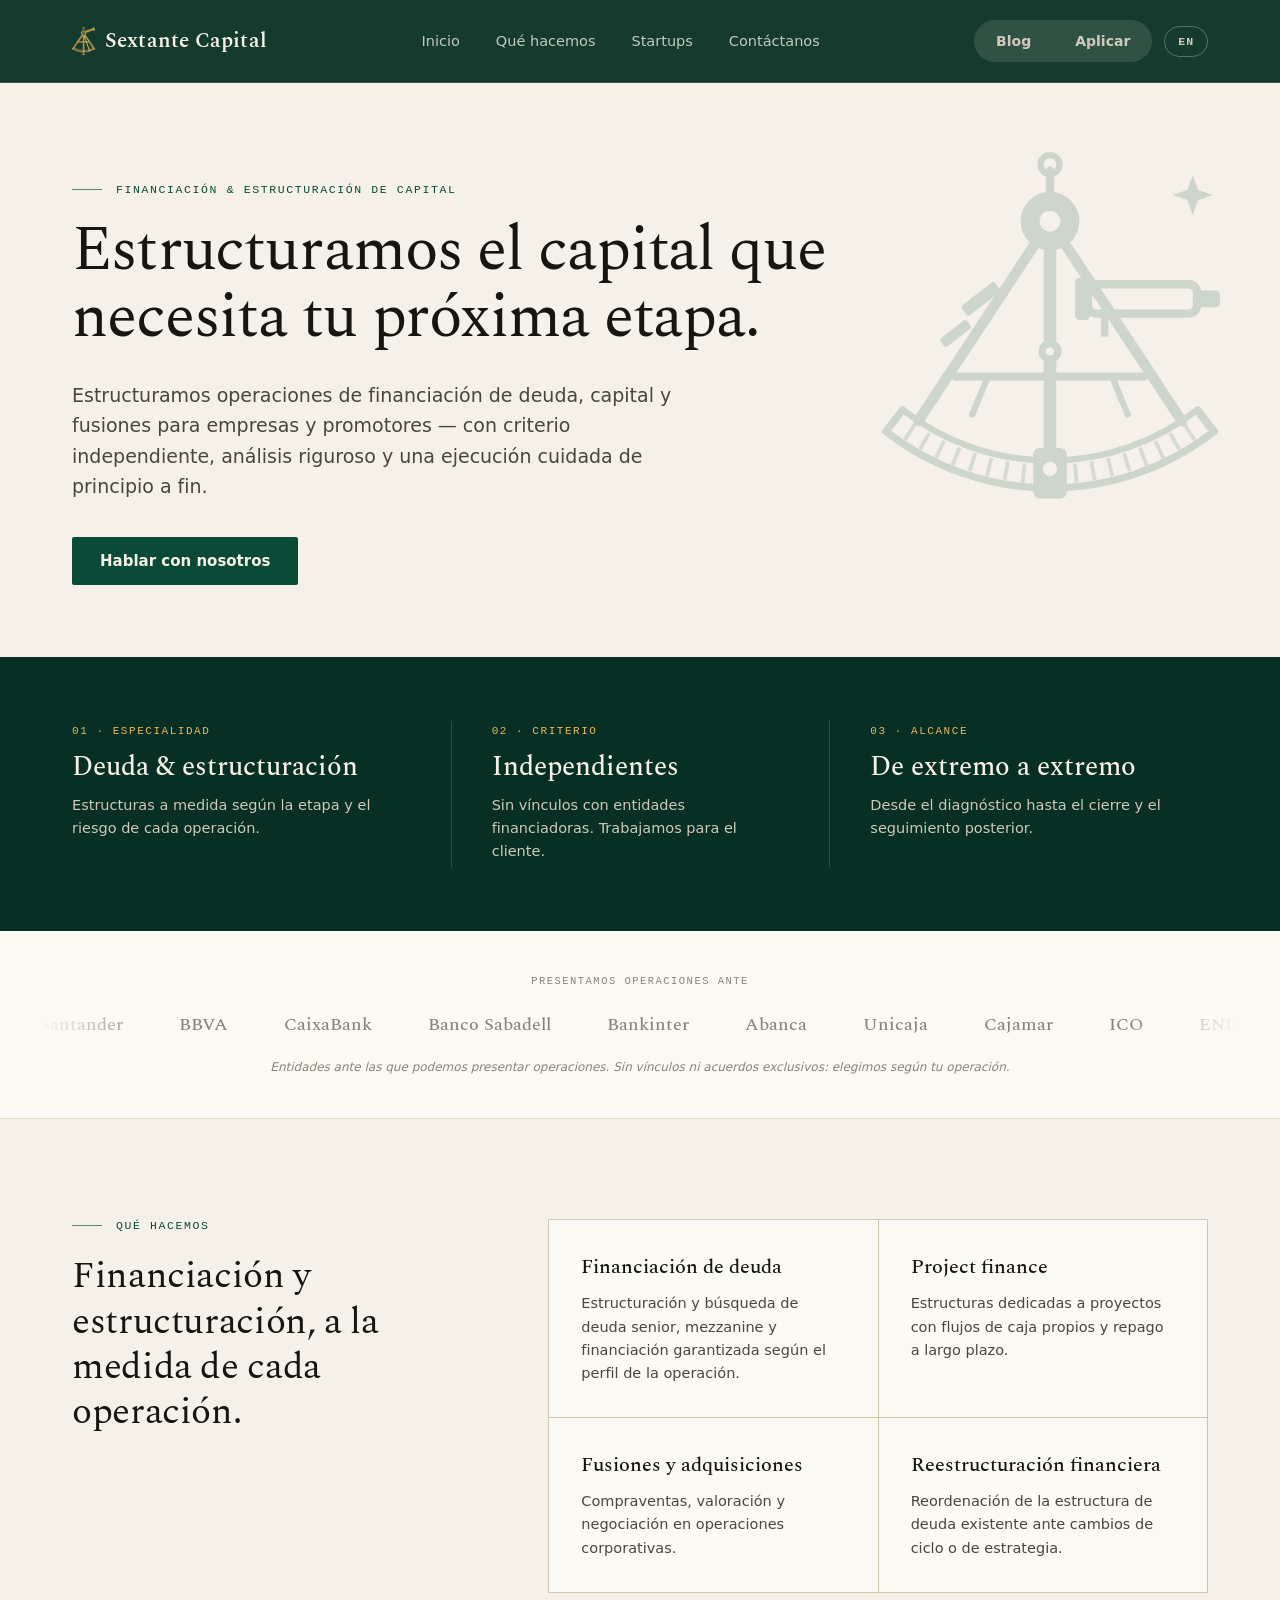
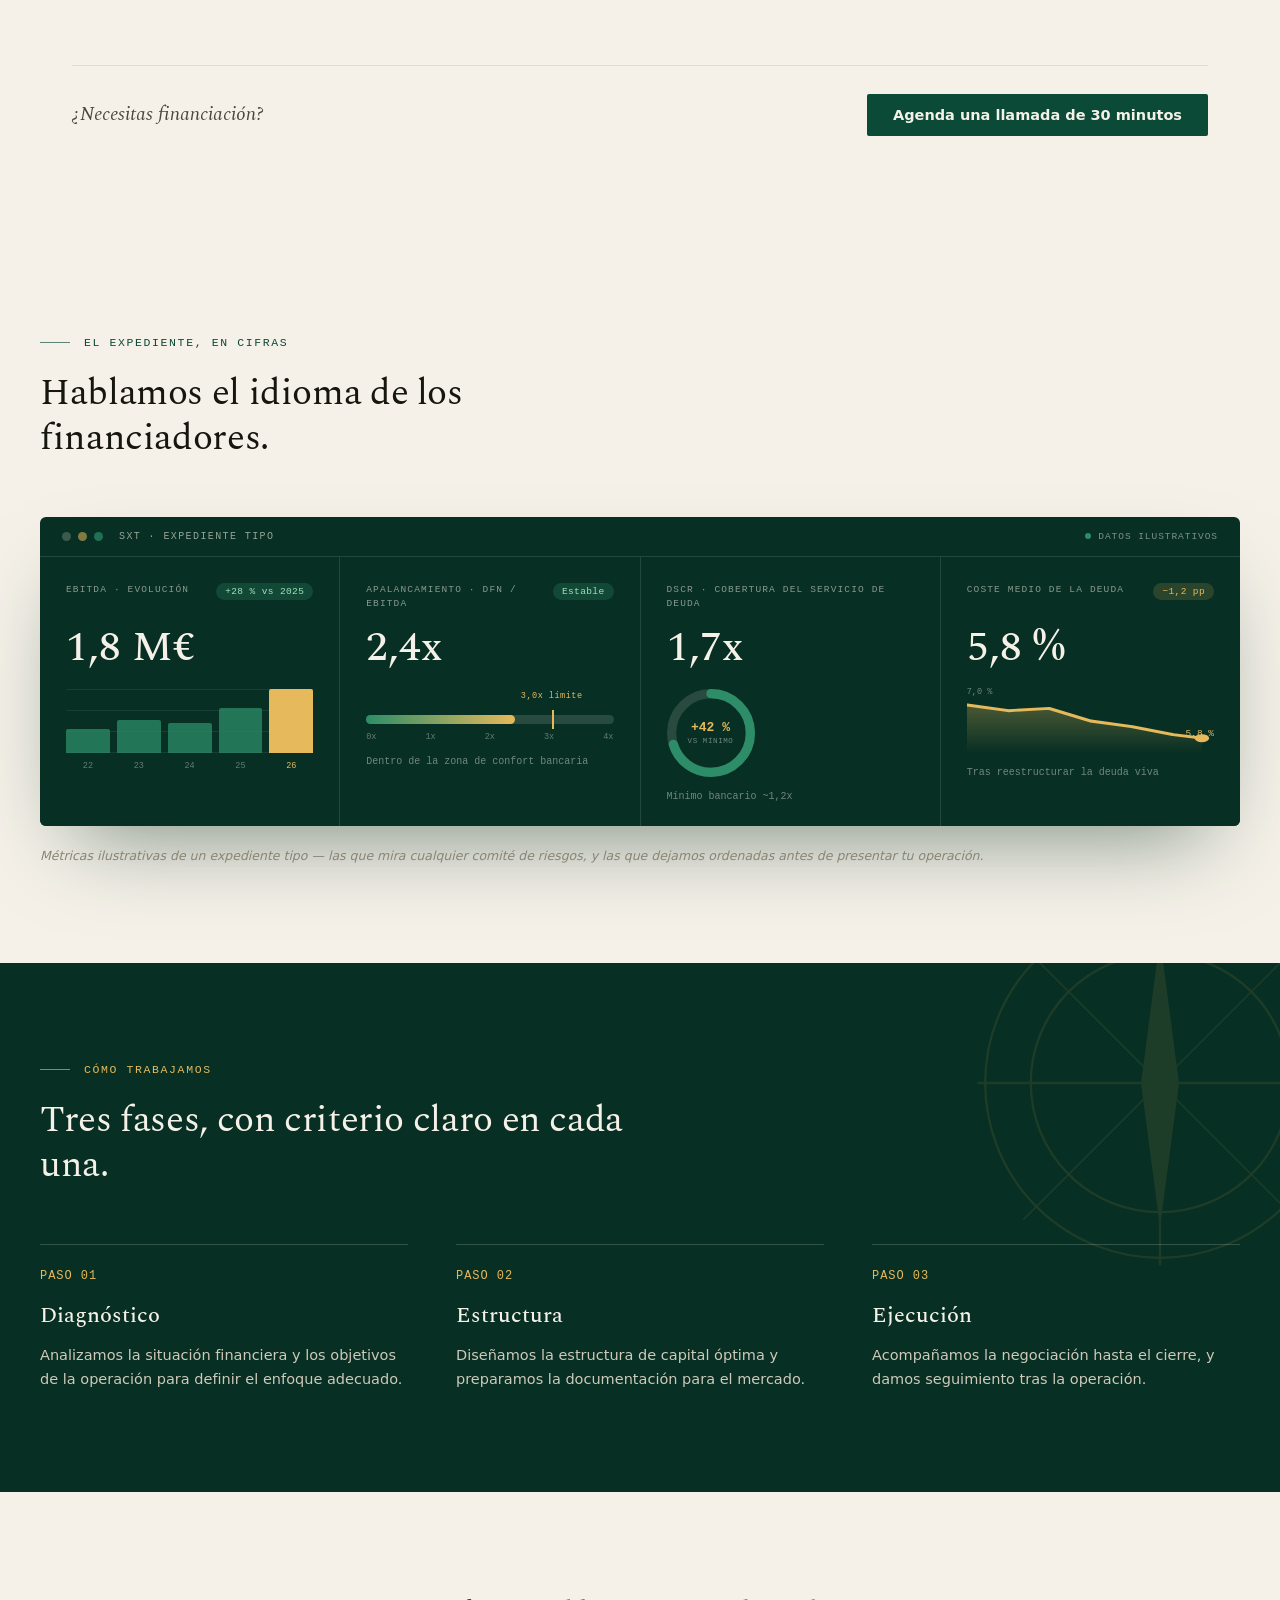
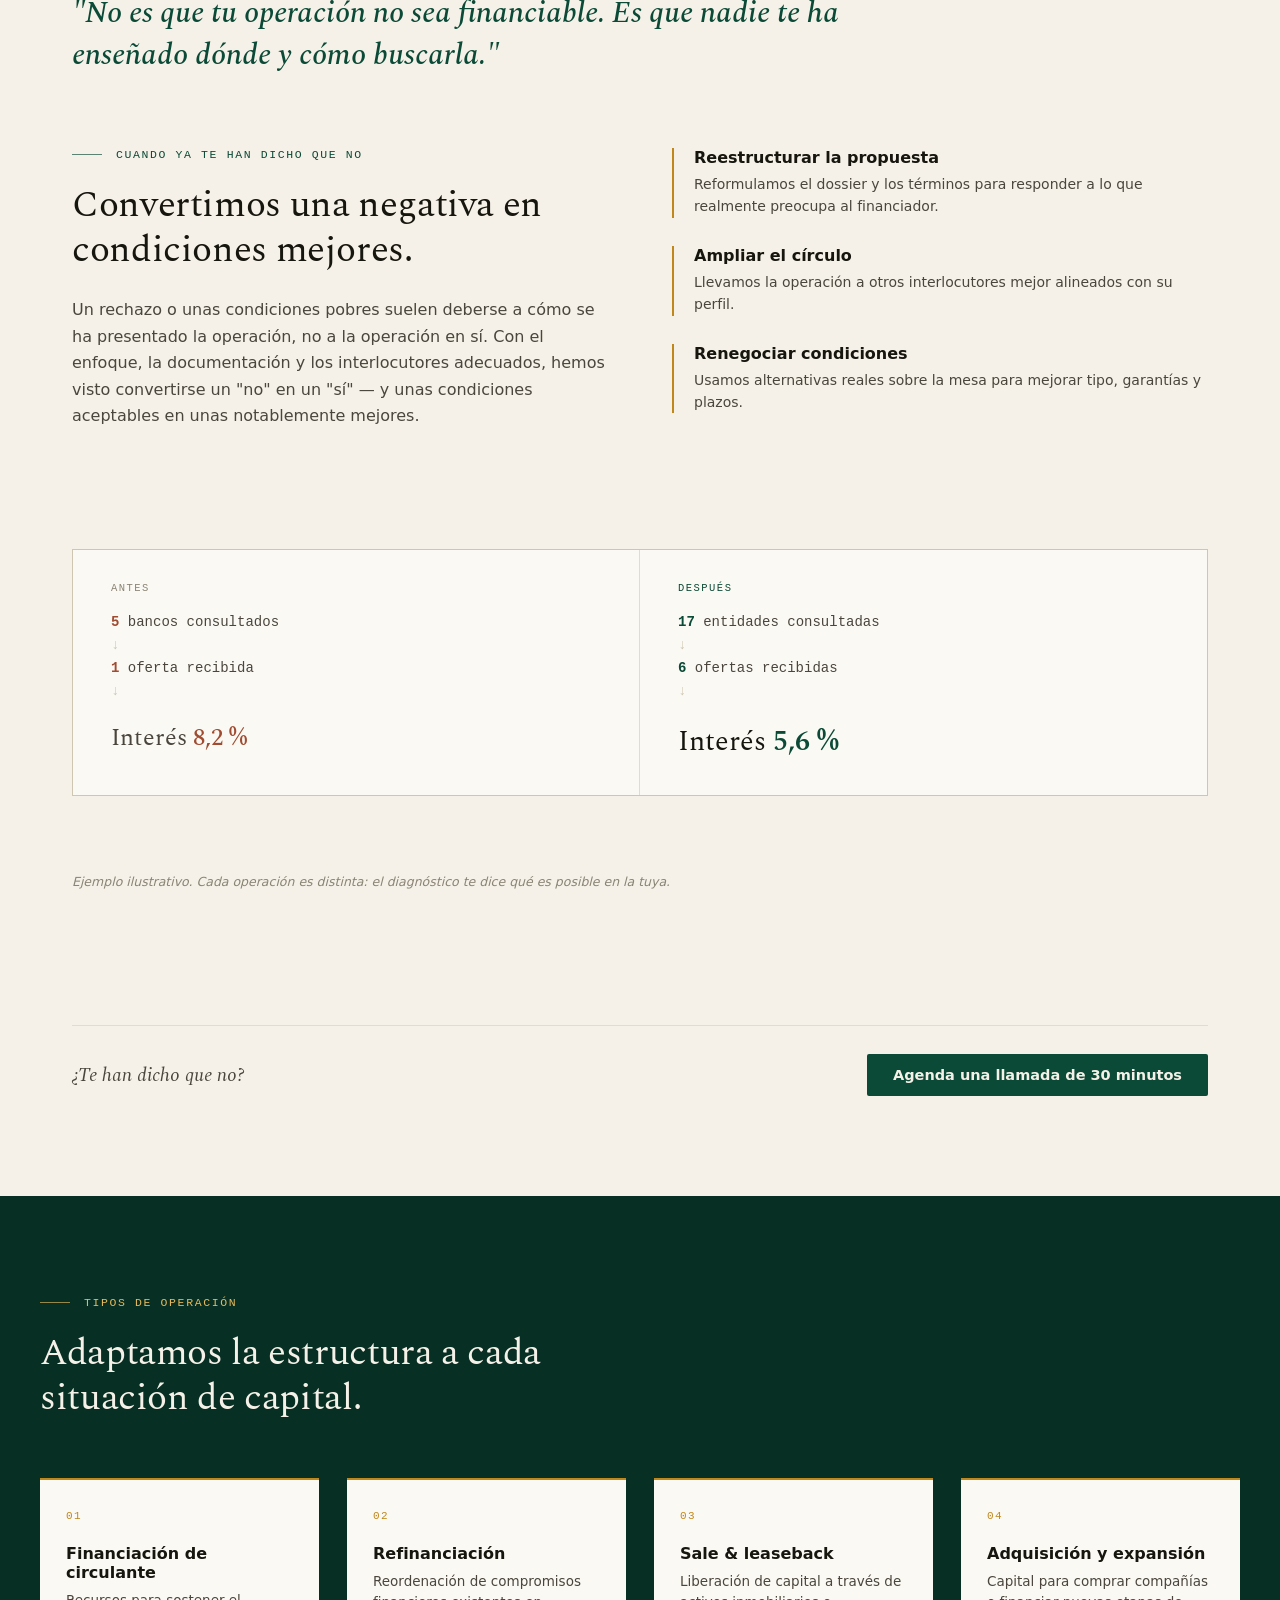
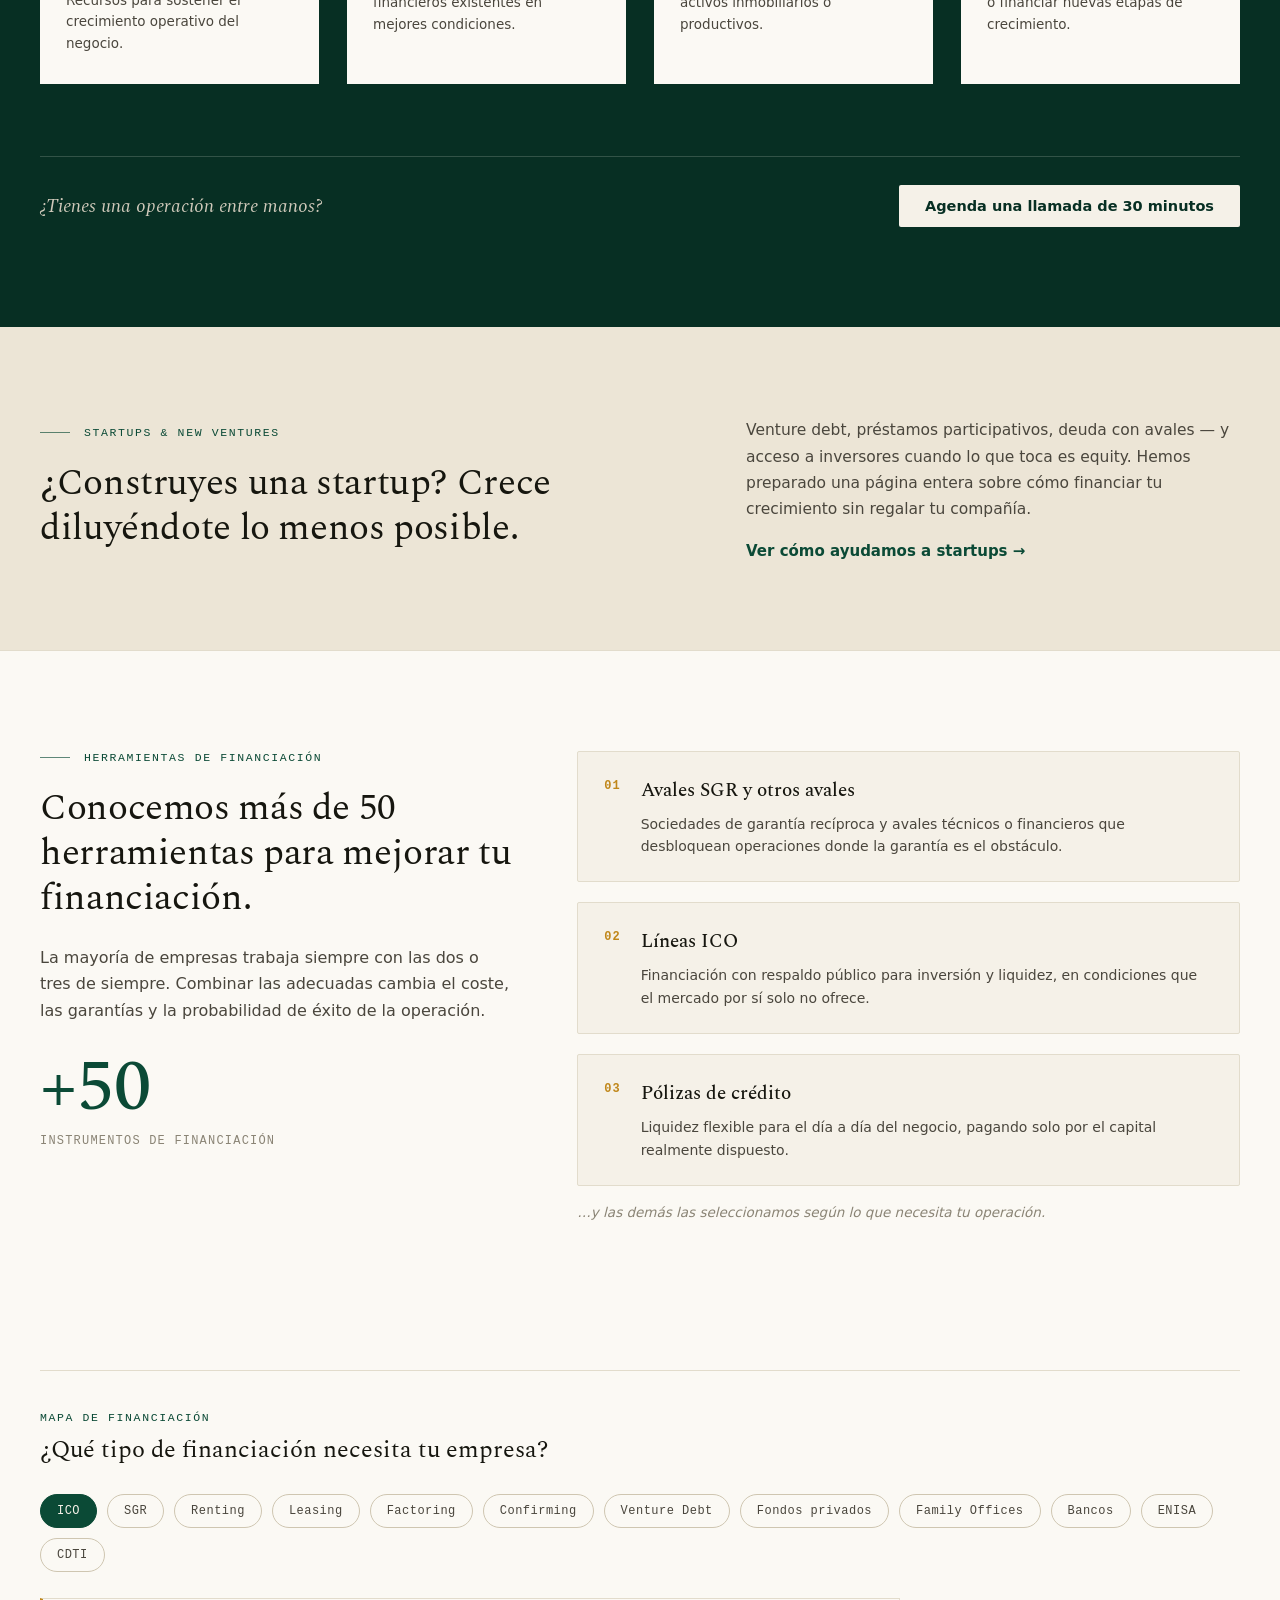
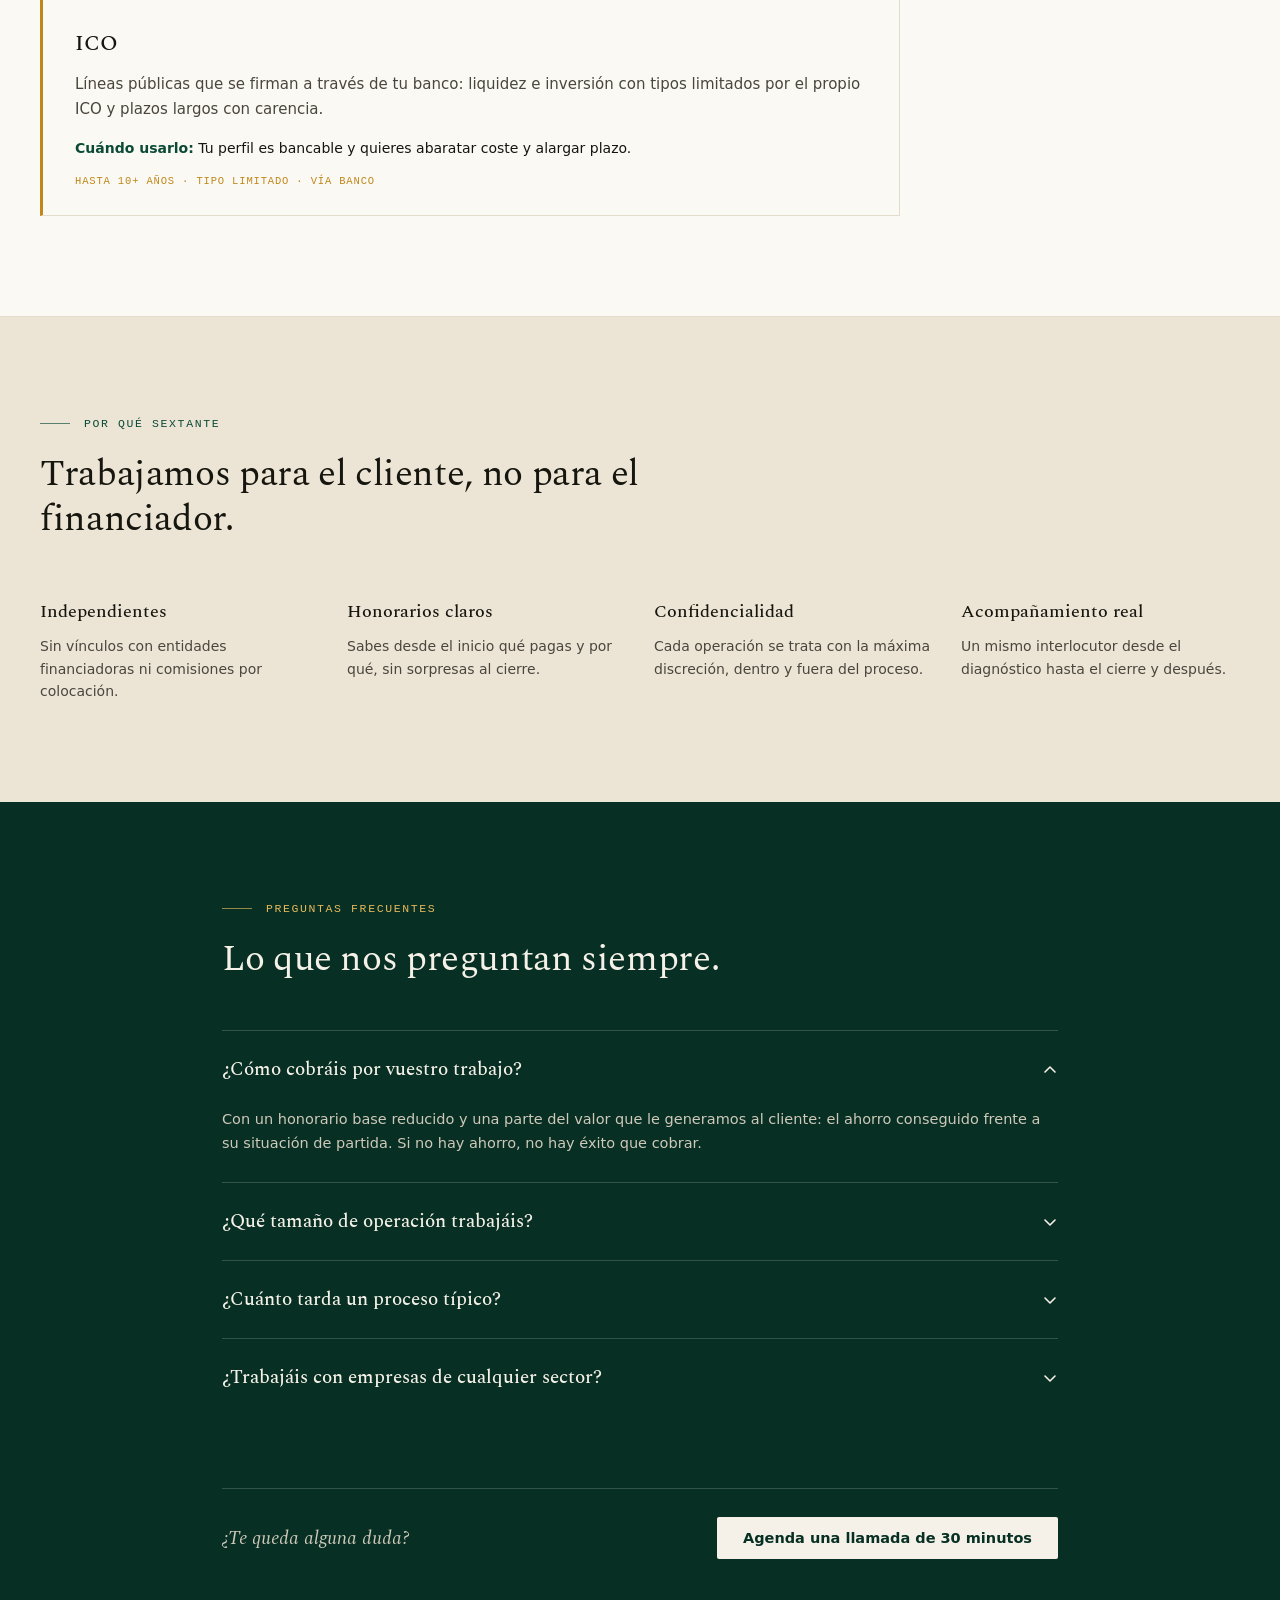
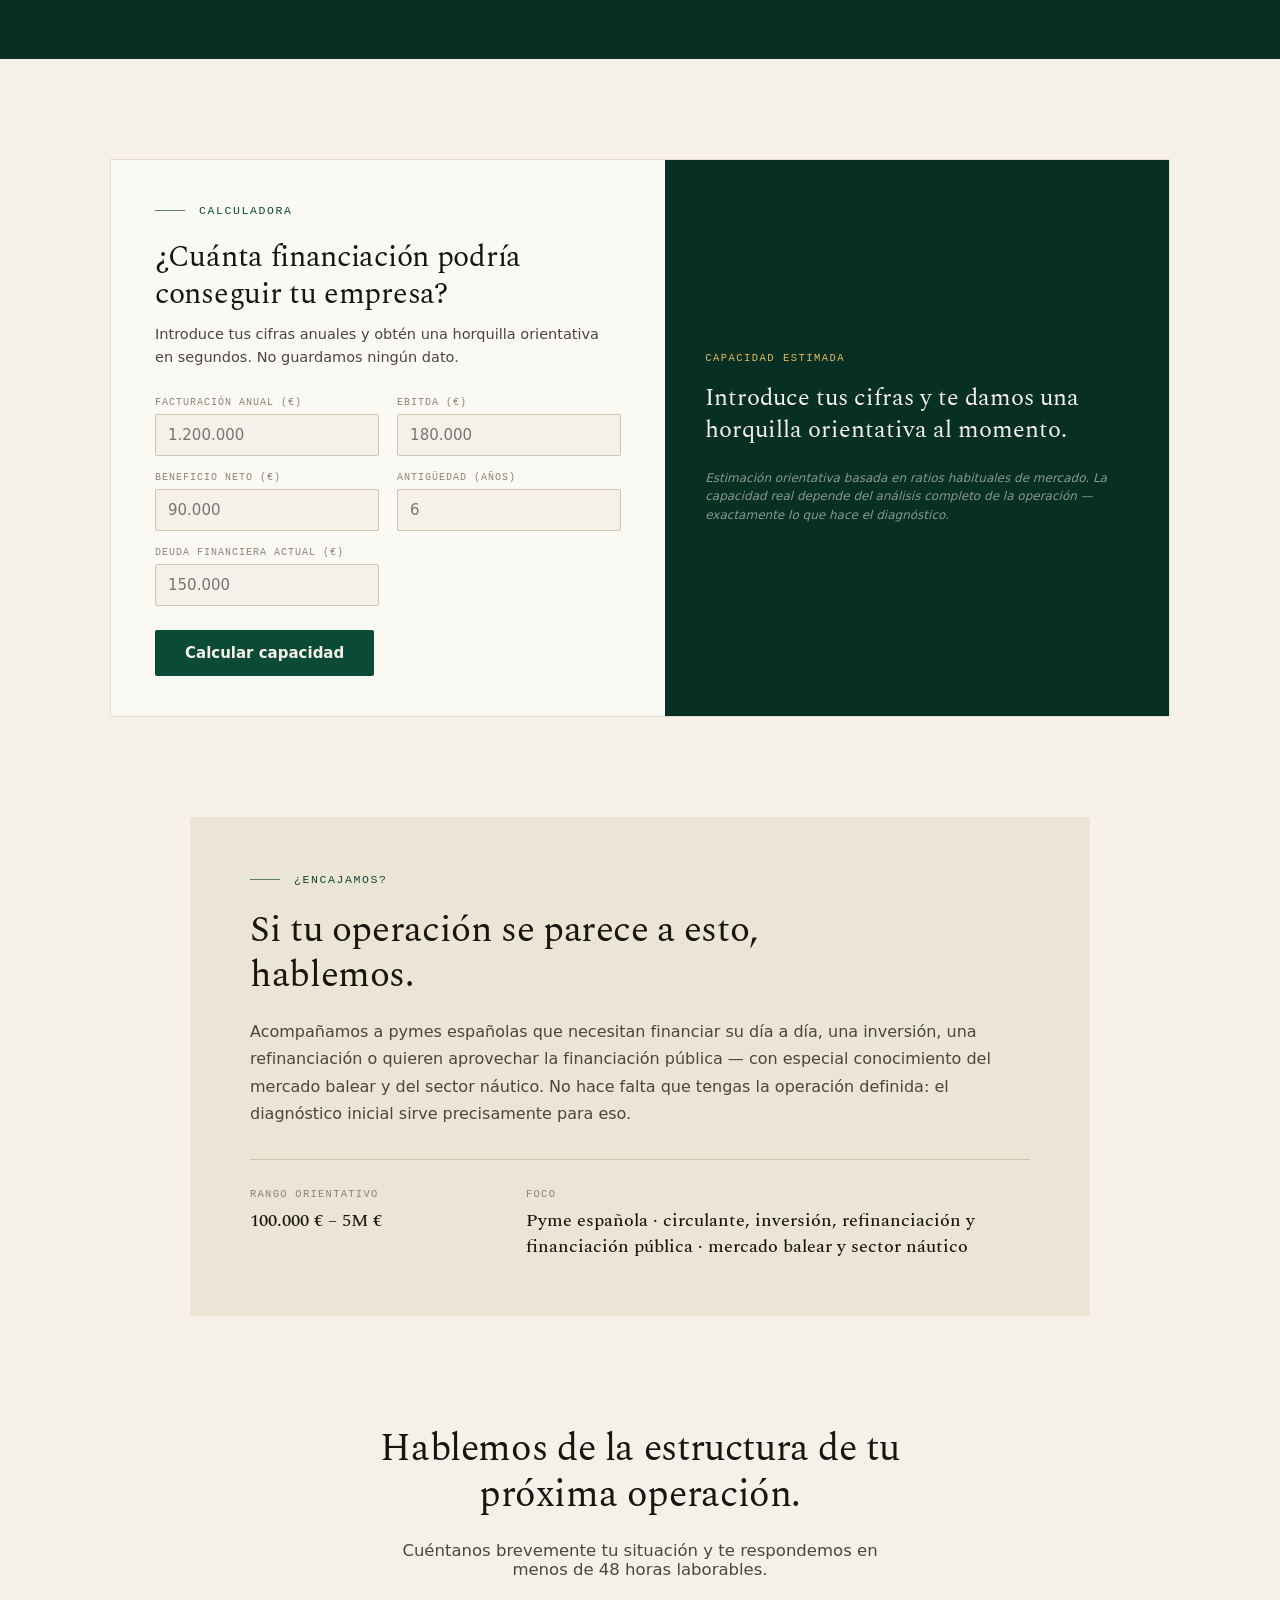
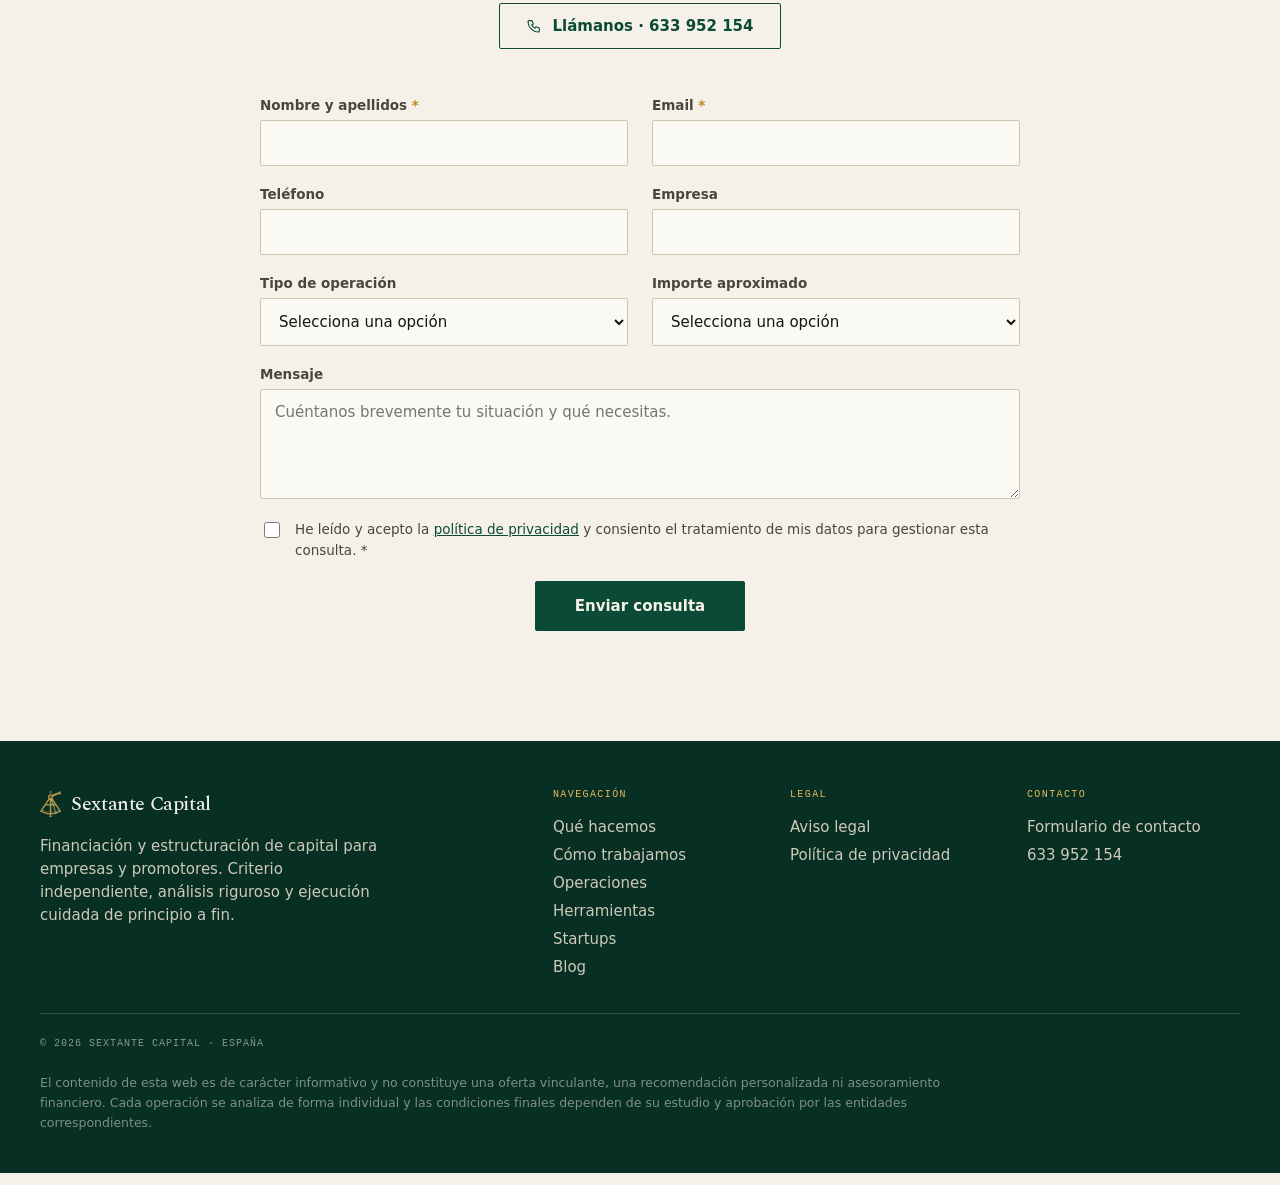
==== commit aa1919cb: "Darker green, ES/EN toggle, external news and no status widget - Palette darkened: forest #0b4a36, d" ====
--- a/index.html
+++ b/index.html
@@ -22,8 +22,8 @@
     --ink-faint: #8a8475;
     --line: #e2dccc;
     --line-strong: #cfc6b1;
-    --forest: #0e5b43;
-    --forest-deep: #0a4633;
+    --forest: #0b4a36;
+    --forest-deep: #072f23;
     --forest-bright: #2c8d68;
     --forest-tint: #e4ede7;
     --forest-line: #c4d8cc;
@@ -89,7 +89,7 @@
     position: sticky;
     top: 0;
     z-index: 50;
-    background: rgba(10, 70, 51, 0.94);
+    background: rgba(7, 47, 35, 0.94);
     backdrop-filter: blur(10px);
     -webkit-backdrop-filter: blur(10px);
     border-bottom: 1px solid rgba(245, 241, 232, 0.14);
@@ -151,6 +151,21 @@
     background: var(--cream);
     color: var(--forest-deep);
   }
+  .lang-toggle {
+    font-family: var(--mono);
+    font-size: 11.5px;
+    letter-spacing: 0.08em;
+    font-weight: 600;
+    color: var(--cream-dim);
+    background: transparent;
+    border: 1px solid rgba(245, 241, 232, 0.3);
+    border-radius: 999px;
+    padding: 8px 13px;
+    cursor: pointer;
+    transition: color 0.15s ease, border-color 0.15s ease;
+    flex-shrink: 0;
+  }
+  .lang-toggle:hover { color: var(--cream); border-color: rgba(245, 241, 232, 0.6); }
 
   /* BUTTONS */
   .btn-primary {
@@ -166,7 +181,7 @@
   .btn-primary:hover {
     background: var(--forest-deep);
     transform: translateY(-2px);
-    box-shadow: 0 6px 18px -6px rgba(10, 70, 51, 0.45);
+    box-shadow: 0 6px 18px -6px rgba(7, 47, 35, 0.45);
   }
   .btn-secondary {
     display: inline-block;
@@ -384,7 +399,7 @@
     background: var(--forest-deep);
     border-radius: 6px;
     overflow: hidden;
-    box-shadow: 0 40px 90px -35px rgba(10, 70, 51, 0.55);
+    box-shadow: 0 40px 90px -35px rgba(7, 47, 35, 0.55);
   }
   .dash-topbar {
     display: flex;
@@ -1882,9 +1897,12 @@
       <a href="#contacto">Contáctanos</a>
     </nav>
 
-    <div class="tab-switch" role="tablist" aria-label="Sección">
-      <a href="blog.html" class="tab-link">Blog</a>
-      <button id="tab-aplicar" role="tab" aria-selected="false" onclick="showTab('aplicar')">Aplicar</button>
+    <div style="display: flex; align-items: center; gap: 12px;">
+      <div class="tab-switch" role="tablist" aria-label="Sección">
+        <a href="blog.html" class="tab-link">Blog</a>
+        <button id="tab-aplicar" role="tab" aria-selected="false" onclick="showTab('aplicar')">Aplicar</button>
+      </div>
+      <button id="lang-toggle" class="lang-toggle" aria-label="Switch language">EN</button>
     </div>
   </div>
 </header>
@@ -1896,41 +1914,41 @@
   <section class="hero container">
     <svg class="sextant" width="420" height="420" viewBox="0 0 200 200" fill="none" aria-hidden="true">
       <!-- estrella -->
-      <path class="sextant-star" d="M168 20 L170.5 27 L177.5 29.5 L170.5 32 L168 39 L165.5 32 L158.5 29.5 L165.5 27 Z" fill="#0e5b43"/>
+      <path class="sextant-star" d="M168 20 L170.5 27 L177.5 29.5 L170.5 32 L168 39 L165.5 32 L158.5 29.5 L165.5 27 Z" fill="#0b4a36"/>
       <!-- brazos del marco -->
-      <line x1="100" y1="42" x2="37.2" y2="137.2" stroke="#0e5b43" stroke-width="5" stroke-linecap="round"/>
-      <line x1="100" y1="42" x2="162.8" y2="137.2" stroke="#0e5b43" stroke-width="5" stroke-linecap="round"/>
+      <line x1="100" y1="42" x2="37.2" y2="137.2" stroke="#0b4a36" stroke-width="5" stroke-linecap="round"/>
+      <line x1="100" y1="42" x2="162.8" y2="137.2" stroke="#0b4a36" stroke-width="5" stroke-linecap="round"/>
       <!-- travesaño y refuerzos -->
-      <line x1="55" y1="116" x2="145" y2="116" stroke="#0e5b43" stroke-width="4" stroke-linecap="round"/>
-      <line x1="70" y1="117" x2="63" y2="134" stroke="#0e5b43" stroke-width="3" stroke-linecap="round"/>
-      <line x1="130" y1="117" x2="137" y2="134" stroke="#0e5b43" stroke-width="3" stroke-linecap="round"/>
+      <line x1="55" y1="116" x2="145" y2="116" stroke="#0b4a36" stroke-width="4" stroke-linecap="round"/>
+      <line x1="70" y1="117" x2="63" y2="134" stroke="#0b4a36" stroke-width="3" stroke-linecap="round"/>
+      <line x1="130" y1="117" x2="137" y2="134" stroke="#0b4a36" stroke-width="3" stroke-linecap="round"/>
       <!-- espejos y filtros (brazo izquierdo) -->
-      <rect x="57" y="76" width="20" height="6" rx="1.5" fill="#0e5b43" transform="rotate(-38 67 79)"/>
-      <rect x="47" y="93" width="16" height="5" rx="1.5" fill="#0e5b43" transform="rotate(-38 55 95.5)"/>
+      <rect x="57" y="76" width="20" height="6" rx="1.5" fill="#0b4a36" transform="rotate(-38 67 79)"/>
+      <rect x="47" y="93" width="16" height="5" rx="1.5" fill="#0b4a36" transform="rotate(-38 55 95.5)"/>
       <!-- telescopio -->
-      <rect x="118" y="72" width="52" height="14" rx="4" stroke="#0e5b43" stroke-width="4"/>
-      <rect x="170" y="75" width="11" height="8" rx="2" fill="#0e5b43"/>
-      <rect x="112" y="69" width="7" height="20" rx="2" fill="#0e5b43"/>
-      <line x1="126" y1="86" x2="126" y2="97" stroke="#0e5b43" stroke-width="3.5"/>
+      <rect x="118" y="72" width="52" height="14" rx="4" stroke="#0b4a36" stroke-width="4"/>
+      <rect x="170" y="75" width="11" height="8" rx="2" fill="#0b4a36"/>
+      <rect x="112" y="69" width="7" height="20" rx="2" fill="#0b4a36"/>
+      <line x1="126" y1="86" x2="126" y2="97" stroke="#0b4a36" stroke-width="3.5"/>
       <!-- arco graduado (banda con marcas) -->
-      <path d="M21.8 142.1 A127 127 0 0 0 178.2 142.1" stroke="#0e5b43" stroke-width="3.5"/>
-      <path d="M29.8 131.8 A114 114 0 0 0 170.2 131.8" stroke="#0e5b43" stroke-width="3"/>
-      <line x1="21.8" y1="142.1" x2="29.8" y2="131.8" stroke="#0e5b43" stroke-width="3.5" stroke-linecap="round"/>
-      <line x1="178.2" y1="142.1" x2="170.2" y2="131.8" stroke="#0e5b43" stroke-width="3.5" stroke-linecap="round"/>
-      <path d="M25.8 137 A120.5 120.5 0 0 0 174.2 137" stroke="#0e5b43" stroke-width="9" stroke-dasharray="1.8 6.5" opacity="0.8"/>
+      <path d="M21.8 142.1 A127 127 0 0 0 178.2 142.1" stroke="#0b4a36" stroke-width="3.5"/>
+      <path d="M29.8 131.8 A114 114 0 0 0 170.2 131.8" stroke="#0b4a36" stroke-width="3"/>
+      <line x1="21.8" y1="142.1" x2="29.8" y2="131.8" stroke="#0b4a36" stroke-width="3.5" stroke-linecap="round"/>
+      <line x1="178.2" y1="142.1" x2="170.2" y2="131.8" stroke="#0b4a36" stroke-width="3.5" stroke-linecap="round"/>
+      <path d="M25.8 137 A120.5 120.5 0 0 0 174.2 137" stroke="#0b4a36" stroke-width="9" stroke-dasharray="1.8 6.5" opacity="0.8"/>
       <!-- brazo indice (animado) -->
       <g class="sextant-arm">
-        <line x1="100" y1="42" x2="100" y2="158" stroke="#0e5b43" stroke-width="6" stroke-linecap="round"/>
-        <circle cx="100" cy="104" r="5.5" fill="#0e5b43"/>
+        <line x1="100" y1="42" x2="100" y2="158" stroke="#0b4a36" stroke-width="6" stroke-linecap="round"/>
+        <circle cx="100" cy="104" r="5.5" fill="#0b4a36"/>
         <circle cx="100" cy="104" r="2" fill="#f5f1e8"/>
-        <rect x="92" y="150" width="16" height="24" rx="3" fill="#0e5b43"/>
+        <rect x="92" y="150" width="16" height="24" rx="3" fill="#0b4a36"/>
         <circle cx="100" cy="160" r="3.4" fill="#f5f1e8"/>
       </g>
       <!-- disco pivote -->
-      <circle cx="100" cy="42" r="14" fill="#0e5b43"/>
+      <circle cx="100" cy="42" r="14" fill="#0b4a36"/>
       <circle cx="100" cy="42" r="5" fill="#f5f1e8"/>
-      <line x1="100" y1="28" x2="100" y2="18" stroke="#0e5b43" stroke-width="4" stroke-linecap="round"/>
-      <circle cx="100" cy="15" r="4.5" stroke="#0e5b43" stroke-width="3"/>
+      <line x1="100" y1="28" x2="100" y2="18" stroke="#0b4a36" stroke-width="4" stroke-linecap="round"/>
+      <circle cx="100" cy="15" r="4.5" stroke="#0b4a36" stroke-width="3"/>
     </svg>
     <div class="hero-inner">
       <div class="eyebrow">Financiación &amp; estructuración de capital</div>
@@ -2116,25 +2134,8 @@
       <path d="M50 12 L55 50 L50 88 L45 50 Z" fill="#e6b95c"/>
     </svg>
     <div class="container">
-      <div class="process-top">
-        <div>
-          <div class="eyebrow">Cómo trabajamos</div>
-          <h2>Tres fases, con criterio claro en cada una.</h2>
-        </div>
-        <div class="op-tracker" aria-hidden="true">
-          <div class="op-head">
-            <span class="op-title">Estado de una operación</span>
-            <span class="op-live"><span class="op-live-dot"></span>En curso</span>
-          </div>
-          <div class="op-row"><span>Documentación</span><span class="op-mark">✓</span></div>
-          <div class="op-row"><span>Análisis</span><span class="op-mark">✓</span></div>
-          <div class="op-row current"><span>Presentación a entidades</span><span class="op-status">En curso</span></div>
-          <div class="op-row pending"><span>Negociación</span></div>
-          <div class="op-row pending"><span>Firma</span></div>
-          <div class="op-bar"><div class="op-bar-fill"></div></div>
-          <p class="op-caption">Así de claro sabrás siempre dónde está tu operación.</p>
-        </div>
-      </div>
+      <div class="eyebrow">Cómo trabajamos</div>
+      <h2>Tres fases, con criterio claro en cada una.</h2>
       <div class="process-steps">
         <div class="process-step">
           <div class="step-num">PASO 01</div>
@@ -2830,11 +2831,12 @@
       status.className = 'form-status ' + type;
       status.textContent = msg;
       if (withMailFallback) {
+        var en2 = window.SITE_LANG === 'en';
         var a = document.createElement('a');
         a.href = 'mailto:sextantecapital@gmail.com?subject=' + encodeURIComponent('Consulta — Sextante Capital');
-        a.textContent = 'escribirnos directamente a sextantecapital@gmail.com';
+        a.textContent = en2 ? 'email us directly at sextantecapital@gmail.com' : 'escribirnos directamente a sextantecapital@gmail.com';
         a.style.cssText = 'color: inherit; text-decoration: underline; font-weight: 600;';
-        status.appendChild(document.createTextNode(' También puedes '));
+        status.appendChild(document.createTextNode(en2 ? ' You can also ' : ' También puedes '));
         status.appendChild(a);
         status.appendChild(document.createTextNode('.'));
       }
@@ -2844,13 +2846,16 @@
       e.preventDefault();
       status.className = 'form-status';
 
+      var en = window.SITE_LANG === 'en';
       if (!validate()) {
-        showStatus('error', 'Revisa los campos marcados: faltan datos obligatorios o el email no es válido.');
+        showStatus('error', en
+          ? 'Check the highlighted fields: required data is missing or the email is not valid.'
+          : 'Revisa los campos marcados: faltan datos obligatorios o el email no es válido.');
         return;
       }
 
       submitBtn.disabled = true;
-      submitBtn.textContent = 'Enviando…';
+      submitBtn.textContent = en ? 'Sending…' : 'Enviando…';
 
       var data = new FormData(form);
       data.append('_subject', 'Nueva consulta web — Sextante Capital');
@@ -2864,12 +2869,14 @@
       }).then(function (res) {
         if (res.ok) {
           form.reset();
-          showStatus('success', 'Consulta enviada. Te respondemos en menos de 48 horas laborables.');
+          showStatus('success', en
+            ? 'Enquiry sent. We reply within 48 working hours.'
+            : 'Consulta enviada. Te respondemos en menos de 48 horas laborables.');
         } else {
-          showStatus('error', 'No se pudo enviar la consulta en este momento.', true);
+          showStatus('error', en ? 'The enquiry could not be sent right now.' : 'No se pudo enviar la consulta en este momento.', true);
         }
       }).catch(function () {
-        showStatus('error', 'No se pudo enviar la consulta en este momento.', true);
+        showStatus('error', en ? 'The enquiry could not be sent right now.' : 'No se pudo enviar la consulta en este momento.', true);
       }).finally(function () {
         submitBtn.disabled = false;
         submitBtn.textContent = submitLabel;
@@ -2886,15 +2893,19 @@
     var TIPO_NOSOTROS = 0.0625;   // tipo que podemos conseguir
     var fmt = function (n) { return Math.round(n).toLocaleString('es-ES') + ' €'; };
     function update() {
+      var en = window.SITE_LANG === 'en';
       var importe = Number(slider.value);
       document.getElementById('est-importe-out').textContent = fmt(importe);
-      document.getElementById('est-banco').textContent = fmt(importe * TIPO_BANCO_CARO) + '/año';
-      document.getElementById('est-nosotros').textContent = fmt(importe * TIPO_NOSOTROS) + '/año';
+      document.getElementById('est-banco').textContent = fmt(importe * TIPO_BANCO_CARO) + (en ? '/yr' : '/año');
+      document.getElementById('est-nosotros').textContent = fmt(importe * TIPO_NOSOTROS) + (en ? '/yr' : '/año');
       document.getElementById('est-central').textContent = fmt(importe * (TIPO_BANCO_CARO - TIPO_NOSOTROS));
-      document.getElementById('est-rango').textContent = 'cada año, sobre ' + fmt(importe) + ' de financiación';
+      document.getElementById('est-rango').textContent = en
+        ? 'every year, on ' + fmt(importe) + ' of financing'
+        : 'cada año, sobre ' + fmt(importe) + ' de financiación';
     }
     slider.addEventListener('input', update);
     update();
+    window.__estUpdate = update;
   })();
 
   // Dashboard: animar al entrar en pantalla (gráficos + contadores)
@@ -2951,28 +2962,33 @@
     var chipsBox = document.getElementById('fin-chips');
     if (!chipsBox) return;
     var DATA = [
-      { n: 'ICO', d: 'Líneas públicas que se firman a través de tu banco: liquidez e inversión con tipos limitados por el propio ICO y plazos largos con carencia.', w: 'Tu perfil es bancable y quieres abaratar coste y alargar plazo.', m: 'Hasta 10+ años · Tipo limitado · Vía banco' },
-      { n: 'SGR', d: 'Una sociedad de garantía recíproca avala tu operación ante el banco: la garantía la pone la SGR, no tu patrimonio personal.', w: 'La garantía es lo que frena tu operación, o quieres evitar el aval personal.', m: 'Coste ~0,5–1,25 %/año · Mejora tipo y plazo' },
-      { n: 'Renting', d: 'Uso de vehículos o equipos por una cuota que incluye mantenimiento y servicios, sin inversión inicial y fuera de balance.', w: 'Necesitas renovar equipamiento sin inmovilizar caja ni endeudar el balance.', m: 'Cuota todo incluido · Sin inversión inicial' },
-      { n: 'Leasing', d: 'Financiación de un activo con opción de compra al final: el activo es la garantía y la cuota tiene ventajas fiscales.', w: 'Vas a comprar maquinaria, vehículos o inmuebles de uso productivo.', m: 'El activo garantiza · Amortización acelerada' },
-      { n: 'Factoring', d: 'Anticipas el cobro de tus facturas de clientes; en la modalidad sin recurso, el riesgo de impago se traslada al financiador.', w: 'Cobras a 60–120 días y necesitas convertir cartera en caja.', m: 'Caja inmediata · Posible sin recurso' },
-      { n: 'Confirming', d: 'El financiador gestiona tus pagos a proveedores, que pueden anticipar el cobro. Tú ordenas tu tesorería y ganas músculo negociador.', w: 'Quieres reforzar la relación con proveedores y ordenar los pagos.', m: 'Mejora negociación · Ordena tesorería' },
-      { n: 'Venture Debt', d: 'Deuda para startups respaldadas por inversores, normalmente con un pequeño componente de warrants: alarga el runway sin ceder apenas cap table.', w: 'Estás entre rondas con métricas creciendo y quieres llegar más lejos antes de levantar.', m: 'Junto a rondas · Dilución mínima' },
-      { n: 'Fondos privados', d: 'Fondos de deuda que prestan directamente, sin banco: más rápidos y flexibles en estructura, a cambio de un tipo superior.', w: 'El importe, el plazo o la urgencia no encajan en la banca tradicional.', m: 'Semanas, no meses · Estructura a medida' },
-      { n: 'Family Offices', d: 'Capital privado paciente que entra como deuda, equity o fórmulas mixtas, con relación directa y criterios propios.', w: 'Tu operación es singular y se explica mejor de tú a tú que ante un comité.', m: 'Capital paciente · Deuda o equity' },
-      { n: 'Bancos', d: 'La financiación más barata disponible y la base de casi cualquier estructura; exige historial, cuentas ordenadas y garantías.', w: 'Siempre que el perfil lo permita: el resto de piezas se construye alrededor.', m: 'El coste más bajo · Exige preparación' },
-      { n: 'ENISA', d: 'Préstamos participativos públicos sin aval ni garantías personales, que además refuerzan los fondos propios a ojos del resto de financiadores.', w: 'Empresa joven o en crecimiento que quiere financiarse sin diluirse.', m: 'Sin aval · Sin dilución · Largo plazo' },
-      { n: 'CDTI', d: 'Financiación pública para proyectos de I+D e innovación tecnológica, con tramos no reembolsables y tipos bonificados.', w: 'Tu proyecto tiene componente tecnológico o de innovación real.', m: 'Tramo no reembolsable · Para I+D' }
+      { n: 'ICO', nEn: 'ICO', d: 'Líneas públicas que se firman a través de tu banco: liquidez e inversión con tipos limitados por el propio ICO y plazos largos con carencia.', dEn: 'Public credit lines signed through your bank: liquidity and investment with rates capped by ICO itself and long terms with grace periods.', w: 'Tu perfil es bancable y quieres abaratar coste y alargar plazo.', wEn: 'Your profile is bankable and you want a lower cost and a longer term.', m: 'Hasta 10+ años · Tipo limitado · Vía banco', mEn: 'Up to 10+ years · Capped rate · Via your bank' },
+      { n: 'SGR', nEn: 'SGR', d: 'Una sociedad de garantía recíproca avala tu operación ante el banco: la garantía la pone la SGR, no tu patrimonio personal.', dEn: 'A mutual guarantee society backs your deal before the bank: the guarantee comes from the SGR, not your personal assets.', w: 'La garantía es lo que frena tu operación, o quieres evitar el aval personal.', wEn: 'Collateral is what blocks your deal, or you want to avoid personal guarantees.', m: 'Coste ~0,5–1,25 %/año · Mejora tipo y plazo', mEn: 'Cost ~0.5–1.25%/yr · Improves rate and term' },
+      { n: 'Renting', nEn: 'Renting', d: 'Uso de vehículos o equipos por una cuota que incluye mantenimiento y servicios, sin inversión inicial y fuera de balance.', dEn: 'Use of vehicles or equipment for a fee that includes maintenance and services, with no upfront investment and off balance sheet.', w: 'Necesitas renovar equipamiento sin inmovilizar caja ni endeudar el balance.', wEn: 'You need to renew equipment without tying up cash or loading the balance sheet.', m: 'Cuota todo incluido · Sin inversión inicial', mEn: 'All-in fee · No upfront investment' },
+      { n: 'Leasing', nEn: 'Leasing', d: 'Financiación de un activo con opción de compra al final: el activo es la garantía y la cuota tiene ventajas fiscales.', dEn: 'Asset financing with a purchase option at the end: the asset itself is the collateral and the fee carries tax advantages.', w: 'Vas a comprar maquinaria, vehículos o inmuebles de uso productivo.', wEn: 'You are buying machinery, vehicles or productive real estate.', m: 'El activo garantiza · Amortización acelerada', mEn: 'Asset-backed · Accelerated depreciation' },
+      { n: 'Factoring', nEn: 'Factoring', d: 'Anticipas el cobro de tus facturas de clientes; en la modalidad sin recurso, el riesgo de impago se traslada al financiador.', dEn: 'You collect your customer invoices upfront; in the non-recourse form, default risk shifts to the financier.', w: 'Cobras a 60–120 días y necesitas convertir cartera en caja.', wEn: 'You get paid at 60–120 days and need to turn receivables into cash.', m: 'Caja inmediata · Posible sin recurso', mEn: 'Immediate cash · Non-recourse available' },
+      { n: 'Confirming', nEn: 'Confirming', d: 'El financiador gestiona tus pagos a proveedores, que pueden anticipar el cobro. Tú ordenas tu tesorería y ganas músculo negociador.', dEn: 'The financier manages your supplier payments, who can collect early. You tidy up treasury and gain negotiating muscle.', w: 'Quieres reforzar la relación con proveedores y ordenar los pagos.', wEn: 'You want to strengthen supplier relationships and organise payments.', m: 'Mejora negociación · Ordena tesorería', mEn: 'Better terms · Organised treasury' },
+      { n: 'Venture Debt', nEn: 'Venture Debt', d: 'Deuda para startups respaldadas por inversores, normalmente con un pequeño componente de warrants: alarga el runway sin ceder apenas cap table.', dEn: 'Debt for investor-backed startups, usually with a small warrant component: extends runway while giving away almost no cap table.', w: 'Estás entre rondas con métricas creciendo y quieres llegar más lejos antes de levantar.', wEn: 'You are between rounds with growing metrics and want to get further before raising.', m: 'Junto a rondas · Dilución mínima', mEn: 'Alongside rounds · Minimal dilution' },
+      { n: 'Fondos privados', nEn: 'Private funds', d: 'Fondos de deuda que prestan directamente, sin banco: más rápidos y flexibles en estructura, a cambio de un tipo superior.', dEn: 'Debt funds that lend directly, no bank involved: faster and more flexible in structure, in exchange for a higher rate.', w: 'El importe, el plazo o la urgencia no encajan en la banca tradicional.', wEn: 'The amount, term or urgency does not fit traditional banking.', m: 'Semanas, no meses · Estructura a medida', mEn: 'Weeks, not months · Tailored structure' },
+      { n: 'Family Offices', nEn: 'Family Offices', d: 'Capital privado paciente que entra como deuda, equity o fórmulas mixtas, con relación directa y criterios propios.', dEn: 'Patient private capital that comes in as debt, equity or hybrids, with a direct relationship and its own criteria.', w: 'Tu operación es singular y se explica mejor de tú a tú que ante un comité.', wEn: 'Your deal is singular and is better explained face to face than before a committee.', m: 'Capital paciente · Deuda o equity', mEn: 'Patient capital · Debt or equity' },
+      { n: 'Bancos', nEn: 'Banks', d: 'La financiación más barata disponible y la base de casi cualquier estructura; exige historial, cuentas ordenadas y garantías.', dEn: 'The cheapest financing available and the base of almost any structure; requires track record, tidy accounts and guarantees.', w: 'Siempre que el perfil lo permita: el resto de piezas se construye alrededor.', wEn: 'Whenever your profile allows it: the other pieces are built around it.', m: 'El coste más bajo · Exige preparación', mEn: 'Lowest cost · Requires preparation' },
+      { n: 'ENISA', nEn: 'ENISA', d: 'Préstamos participativos públicos sin aval ni garantías personales, que además refuerzan los fondos propios a ojos del resto de financiadores.', dEn: 'Public participative loans with no personal guarantees, which also strengthen equity in the eyes of other financiers.', w: 'Empresa joven o en crecimiento que quiere financiarse sin diluirse.', wEn: 'A young or growing company that wants financing without dilution.', m: 'Sin aval · Sin dilución · Largo plazo', mEn: 'No guarantees · No dilution · Long term' },
+      { n: 'CDTI', nEn: 'CDTI', d: 'Financiación pública para proyectos de I+D e innovación tecnológica, con tramos no reembolsables y tipos bonificados.', dEn: 'Public financing for R&D and tech innovation projects, with non-refundable tranches and subsidised rates.', w: 'Tu proyecto tiene componente tecnológico o de innovación real.', wEn: 'Your project has a real technology or innovation component.', m: 'Tramo no reembolsable · Para I+D', mEn: 'Non-refundable tranche · For R&D' }
     ];
+    var currentIdx = 0;
+    function isEn() { return window.SITE_LANG === 'en'; }
     function select(i) {
+      currentIdx = i;
       chipsBox.querySelectorAll('.fin-chip').forEach(function (c, j) {
         c.classList.toggle('active', j === i);
         c.setAttribute('aria-selected', j === i);
+        c.textContent = isEn() ? DATA[j].nEn : DATA[j].n;
       });
-      document.getElementById('fd-title').textContent = DATA[i].n;
-      document.getElementById('fd-desc').textContent = DATA[i].d;
-      document.getElementById('fd-when').innerHTML = '<strong>Cuándo usarlo:</strong> ' + DATA[i].w;
-      document.getElementById('fd-meta').textContent = DATA[i].m;
+      var it = DATA[i];
+      document.getElementById('fd-title').textContent = isEn() ? it.nEn : it.n;
+      document.getElementById('fd-desc').textContent = isEn() ? it.dEn : it.d;
+      document.getElementById('fd-when').innerHTML = '<strong>' + (isEn() ? 'When to use it:' : 'Cuándo usarlo:') + '</strong> ' + (isEn() ? it.wEn : it.w);
+      document.getElementById('fd-meta').textContent = isEn() ? it.mEn : it.m;
     }
     DATA.forEach(function (item, i) {
       var b = document.createElement('button');
@@ -2984,6 +3000,7 @@
       chipsBox.appendChild(b);
     });
     select(0);
+    window.__refreshMap = function () { select(currentIdx); };
   })();
 
   // Calculadora de capacidad de financiación
@@ -3001,12 +3018,17 @@
       var antig = Number(document.getElementById('calc-antig').value) || 0;
       var deuda = Number(document.getElementById('calc-deuda').value) || 0;
 
+      var en = window.SITE_LANG === 'en';
       if (fact <= 0 || document.getElementById('calc-ebitda').value === '') {
-        out.innerHTML = 'Necesitamos al menos la facturación y el EBITDA para estimar la capacidad.';
+        out.innerHTML = en
+          ? 'We need at least revenue and EBITDA to estimate your capacity.'
+          : 'Necesitamos al menos la facturación y el EBITDA para estimar la capacidad.';
         return;
       }
       if (ebitda <= 0) {
-        out.innerHTML = 'Con EBITDA negativo, la vía no suele ser deuda tradicional — pero hay alternativas: participativos, ayudas públicas o capital. <strong>Hablemos.</strong>';
+        out.innerHTML = en
+          ? 'With negative EBITDA, traditional debt is rarely the route — but there are alternatives: participative loans, public grants or equity. <strong>Let\'s talk.</strong>'
+          : 'Con EBITDA negativo, la vía no suele ser deuda tradicional — pero hay alternativas: participativos, ayudas públicas o capital. <strong>Hablemos.</strong>';
         return;
       }
       var low = 2.5 * ebitda - deuda;
@@ -3021,13 +3043,19 @@
       low = round25(low); high = round25(high);
 
       if (high < 25000) {
-        out.innerHTML = 'Con estas cifras, el balance ya va cargado de deuda para los ratios habituales. Es justo el escenario donde una reestructuración aporta más — <strong>hablemos.</strong>';
+        out.innerHTML = en
+          ? 'With these numbers, the balance sheet is already loaded for the usual ratios. This is exactly where a restructuring adds the most — <strong>let\'s talk.</strong>'
+          : 'Con estas cifras, el balance ya va cargado de deuda para los ratios habituales. Es justo el escenario donde una reestructuración aporta más — <strong>hablemos.</strong>';
         return;
       }
       if (low === high || low < 25000) {
-        out.innerHTML = 'Tu empresa podría optar a en torno a <strong>' + fmt(high) + '</strong> de financiación.';
+        out.innerHTML = en
+          ? 'Your company could qualify for around <strong>' + fmt(high) + '</strong> of financing.'
+          : 'Tu empresa podría optar a en torno a <strong>' + fmt(high) + '</strong> de financiación.';
       } else {
-        out.innerHTML = 'Tu empresa podría optar a entre <strong>' + fmt(low) + '</strong> y <strong>' + fmt(high) + '</strong> de financiación.';
+        out.innerHTML = en
+          ? 'Your company could qualify for between <strong>' + fmt(low) + '</strong> and <strong>' + fmt(high) + '</strong> of financing.'
+          : 'Tu empresa podría optar a entre <strong>' + fmt(low) + '</strong> y <strong>' + fmt(high) + '</strong> de financiación.';
       }
     });
   })();
@@ -3041,6 +3069,264 @@
     });
   });
 
+  /* ==========================================================
+     TRADUCCIÓN ES/EN
+     Diccionario de cadenas visibles + recorrido de nodos de texto.
+     Las piezas dinámicas (mapa, calculadora, formularios, estimador)
+     leen window.SITE_LANG directamente.
+     ========================================================== */
+  window.SITE_LANG = 'es';
+  (function () {
+    var D = {
+      // Navegación y pestañas
+      'Inicio': 'Home', 'Qué hacemos': 'What we do', 'Contáctanos': 'Contact us', 'Aplicar': 'Apply',
+      // Hero
+      'Financiación & estructuración de capital': 'Capital financing & structuring',
+      'Estructuramos el capital que necesita tu próxima etapa.': 'We structure the capital your next stage needs.',
+      'Estructuramos operaciones de financiación de deuda, capital y fusiones para empresas y promotores — con criterio independiente, análisis riguroso y una ejecución cuidada de principio a fin.': 'We structure debt, capital and M&A financing for companies and developers — with independent judgement, rigorous analysis and careful execution from start to finish.',
+      'Hablar con nosotros': 'Talk to us',
+      // Stats
+      '01 · Especialidad': '01 · Specialty', 'Deuda & estructuración': 'Debt & structuring',
+      'Estructuras a medida según la etapa y el riesgo de cada operación.': 'Tailored structures for the stage and risk of each deal.',
+      '02 · Criterio': '02 · Approach', 'Independientes': 'Independent',
+      'Sin vínculos con entidades financiadoras. Trabajamos para el cliente.': 'No ties to lenders. We work for the client.',
+      '03 · Alcance': '03 · Scope', 'De extremo a extremo': 'End to end',
+      'Desde el diagnóstico hasta el cierre y el seguimiento posterior.': 'From diagnosis to closing and follow-up.',
+      // Entidades
+      'Presentamos operaciones ante': 'We present deals to',
+      'Entidades ante las que podemos presentar operaciones. Sin vínculos ni acuerdos exclusivos: elegimos según tu operación.': 'Entities we can present deals to. No ties or exclusive agreements: we choose based on your deal.',
+      // Servicios
+      'Financiación y estructuración, a la medida de cada operación.': 'Financing and structuring, tailored to each deal.',
+      'Financiación de deuda': 'Debt financing',
+      'Estructuración y búsqueda de deuda senior, mezzanine y financiación garantizada según el perfil de la operación.': 'Structuring and sourcing of senior, mezzanine and secured debt to match the deal profile.',
+      'Estructuras dedicadas a proyectos con flujos de caja propios y repago a largo plazo.': 'Dedicated structures for projects with their own cash flows and long-term repayment.',
+      'Fusiones y adquisiciones': 'Mergers & acquisitions',
+      'Compraventas, valoración y negociación en operaciones corporativas.': 'Sales, valuation and negotiation in corporate transactions.',
+      'Reestructuración financiera': 'Financial restructuring',
+      'Reordenación de la estructura de deuda existente ante cambios de ciclo o de estrategia.': 'Reorganisation of the existing debt structure for changes of cycle or strategy.',
+      '¿Necesitas financiación?': 'Need financing?',
+      'Agenda una llamada de 30 minutos': 'Book a 30-minute call',
+      // Dashboard
+      'El expediente, en cifras': 'The file, in numbers',
+      'Hablamos el idioma de los financiadores.': 'We speak the language of lenders.',
+      'SXT · Expediente tipo': 'SXT · Sample file', 'Datos ilustrativos': 'Illustrative data',
+      'EBITDA · evolución': 'EBITDA · trend', 'Apalancamiento · DFN / EBITDA': 'Leverage · NFD / EBITDA',
+      'Estable': 'Stable', 'DSCR · cobertura del servicio de deuda': 'DSCR · debt service coverage',
+      'Coste medio de la deuda': 'Average cost of debt',
+      'Dentro de la zona de confort bancaria': 'Within the banking comfort zone',
+      'Mínimo bancario ~1,2x': 'Bank minimum ~1.2x', '3,0x límite': '3.0x limit',
+      'vs mínimo': 'vs minimum', 'Tras reestructurar la deuda viva': 'After restructuring existing debt',
+      'Métricas ilustrativas de un expediente tipo — las que mira cualquier comité de riesgos, y las que dejamos ordenadas antes de presentar tu operación.': 'Illustrative metrics of a sample file — the ones any risk committee looks at, and the ones we leave in order before presenting your deal.',
+      // Proceso
+      'Cómo trabajamos': 'How we work',
+      'Tres fases, con criterio claro en cada una.': 'Three phases, with clear judgement in each.',
+      'PASO 01': 'STEP 01', 'PASO 02': 'STEP 02', 'PASO 03': 'STEP 03',
+      'Diagnóstico': 'Diagnosis', 'Estructura': 'Structure', 'Ejecución': 'Execution',
+      'Analizamos la situación financiera y los objetivos de la operación para definir el enfoque adecuado.': 'We analyse the financial situation and the goals of the deal to define the right approach.',
+      'Diseñamos la estructura de capital óptima y preparamos la documentación para el mercado.': 'We design the optimal capital structure and prepare the documentation for the market.',
+      'Acompañamos la negociación hasta el cierre, y damos seguimiento tras la operación.': 'We support the negotiation through closing, and follow up after the deal.',
+      '¿Empezamos por el diagnóstico?': 'Shall we start with the diagnosis?',
+      // Cita y turnaround
+      '"No es que tu operación no sea financiable. Es que nadie te ha enseñado dónde y cómo buscarla."': '"It\'s not that your deal isn\'t financeable. It\'s that nobody has shown you where and how to look."',
+      'Cuando ya te han dicho que no': 'When you\'ve already been told no',
+      'Convertimos una negativa en condiciones mejores.': 'We turn a refusal into better terms.',
+      'Un rechazo o unas condiciones pobres suelen deberse a cómo se ha presentado la operación, no a la operación en sí. Con el enfoque, la documentación y los interlocutores adecuados, hemos visto convertirse un "no" en un "sí" — y unas condiciones aceptables en unas notablemente mejores.': 'A refusal or poor terms usually come from how the deal was presented, not the deal itself. With the right approach, documentation and counterparties, we have seen a "no" become a "yes" — and acceptable terms become remarkably better ones.',
+      'Reestructurar la propuesta': 'Restructure the proposal',
+      'Reformulamos el dossier y los términos para responder a lo que realmente preocupa al financiador.': 'We reshape the dossier and the terms to address what really worries the lender.',
+      'Ampliar el círculo': 'Widen the circle',
+      'Llevamos la operación a otros interlocutores mejor alineados con su perfil.': 'We take the deal to other counterparties better aligned with its profile.',
+      'Renegociar condiciones': 'Renegotiate terms',
+      'Usamos alternativas reales sobre la mesa para mejorar tipo, garantías y plazos.': 'We use real alternatives on the table to improve rate, guarantees and terms.',
+      'Antes': 'Before', 'Después': 'After',
+      'bancos consultados': 'banks approached', 'oferta recibida': 'offer received',
+      'entidades consultadas': 'lenders approached', 'ofertas recibidas': 'offers received',
+      'Interés': 'Interest',
+      'Ejemplo ilustrativo. Cada operación es distinta: el diagnóstico te dice qué es posible en la tuya.': 'Illustrative example. Every deal is different: the diagnosis tells you what is possible in yours.',
+      '¿Te han dicho que no?': 'Been told no?',
+      // Operaciones
+      'Tipos de operación': 'Deal types',
+      'Adaptamos la estructura a cada situación de capital.': 'We adapt the structure to each capital situation.',
+      'Financiación de circulante': 'Working capital financing',
+      'Recursos para sostener el crecimiento operativo del negocio.': 'Resources to sustain the operational growth of the business.',
+      'Refinanciación': 'Refinancing',
+      'Reordenación de compromisos financieros existentes en mejores condiciones.': 'Reorganisation of existing financial commitments on better terms.',
+      'Liberación de capital a través de activos inmobiliarios o productivos.': 'Unlocking capital through real estate or productive assets.',
+      'Adquisición y expansión': 'Acquisition & expansion',
+      'Capital para comprar compañías o financiar nuevas etapas de crecimiento.': 'Capital to buy companies or finance new stages of growth.',
+      '¿Tienes una operación entre manos?': 'Working on a deal?',
+      // Teaser startups
+      '¿Construyes una startup? Crece diluyéndote lo menos posible.': 'Building a startup? Grow with as little dilution as possible.',
+      'Venture debt, préstamos participativos, deuda con avales — y acceso a inversores cuando lo que toca es equity. Hemos preparado una página entera sobre cómo financiar tu crecimiento sin regalar tu compañía.': 'Venture debt, participative loans, guaranteed debt — and access to investors when equity is the answer. We have built a whole page on financing your growth without giving your company away.',
+      'Ver cómo ayudamos a startups →': 'See how we help startups →',
+      // Herramientas
+      'Herramientas de financiación': 'Financing tools',
+      'Conocemos más de 50 herramientas para mejorar tu financiación.': 'We know 50+ tools to improve your financing.',
+      'La mayoría de empresas trabaja siempre con las dos o tres de siempre. Combinar las adecuadas cambia el coste, las garantías y la probabilidad de éxito de la operación.': 'Most companies always use the same two or three. Combining the right ones changes the cost, the guarantees and the odds of the deal succeeding.',
+      'Instrumentos de financiación': 'Financing instruments',
+      'Avales SGR y otros avales': 'SGR and other guarantees',
+      'Sociedades de garantía recíproca y avales técnicos o financieros que desbloquean operaciones donde la garantía es el obstáculo.': 'Mutual guarantee societies and technical or financial guarantees that unlock deals where collateral is the obstacle.',
+      'Líneas ICO': 'ICO lines',
+      'Financiación con respaldo público para inversión y liquidez, en condiciones que el mercado por sí solo no ofrece.': 'Publicly backed financing for investment and liquidity, on terms the market alone does not offer.',
+      'Pólizas de crédito': 'Credit facilities',
+      'Liquidez flexible para el día a día del negocio, pagando solo por el capital realmente dispuesto.': 'Flexible liquidity for day-to-day business, paying only for the capital actually drawn.',
+      '…y las demás las seleccionamos según lo que necesita tu operación.': '…and we select the rest based on what your deal needs.',
+      'Mapa de financiación': 'Financing map',
+      '¿Qué tipo de financiación necesita tu empresa?': 'What type of financing does your company need?',
+      // Por qué Sextante
+      'Por qué Sextante': 'Why Sextante',
+      'Trabajamos para el cliente, no para el financiador.': 'We work for the client, not the lender.',
+      'Sin vínculos con entidades financiadoras ni comisiones por colocación.': 'No ties to lenders and no placement commissions.',
+      'Honorarios claros': 'Clear fees',
+      'Sabes desde el inicio qué pagas y por qué, sin sorpresas al cierre.': 'You know from the start what you pay and why, with no surprises at closing.',
+      'Confidencialidad': 'Confidentiality',
+      'Cada operación se trata con la máxima discreción, dentro y fuera del proceso.': 'Every deal is handled with maximum discretion, inside and outside the process.',
+      'Acompañamiento real': 'Real accompaniment',
+      'Un mismo interlocutor desde el diagnóstico hasta el cierre y después.': 'The same person from diagnosis to closing and beyond.',
+      '¿Hablamos?': 'Shall we talk?',
+      // FAQ
+      'Preguntas frecuentes': 'FAQ',
+      'Lo que nos preguntan siempre.': 'What we always get asked.',
+      '¿Cómo cobráis por vuestro trabajo?': 'How do you charge for your work?',
+      'Con un honorario base reducido y una parte del valor que le generamos al cliente: el ahorro conseguido frente a su situación de partida. Si no hay ahorro, no hay éxito que cobrar.': 'A reduced base fee plus a share of the value we create: the savings achieved versus your starting position. No savings, no success fee.',
+      '¿Qué tamaño de operación trabajáis?': 'What deal sizes do you work on?',
+      'Analizamos cada caso de forma individual. En el diagnóstico inicial te decimos con franqueza si tu operación encaja con lo que hacemos.': 'We look at every case individually. In the initial diagnosis we tell you frankly whether your deal fits what we do.',
+      '¿Cuánto tarda un proceso típico?': 'How long does a typical process take?',
+      'Depende de la complejidad de cada operación; te damos un plazo realista en el diagnóstico inicial y te mantenemos informado en todo momento.': 'It depends on the complexity of each deal; we give you a realistic timeline in the initial diagnosis and keep you informed throughout.',
+      '¿Trabajáis con empresas de cualquier sector?': 'Do you work with companies from any sector?',
+      'Sí, aunque el enfoque y los instrumentos disponibles varían según el sector y la etapa de la compañía.': 'Yes, although the approach and available instruments vary by sector and company stage.',
+      '¿Te queda alguna duda?': 'Still have questions?',
+      // Calculadora
+      'Calculadora': 'Calculator',
+      '¿Cuánta financiación podría conseguir tu empresa?': 'How much financing could your company get?',
+      'Introduce tus cifras anuales y obtén una horquilla orientativa en segundos. No guardamos ningún dato.': 'Enter your annual figures and get an indicative range in seconds. We store no data.',
+      'Facturación anual (€)': 'Annual revenue (€)', 'Beneficio neto (€)': 'Net profit (€)',
+      'Antigüedad (años)': 'Company age (years)', 'Deuda financiera actual (€)': 'Current financial debt (€)',
+      'Calcular capacidad': 'Calculate capacity', 'Capacidad estimada': 'Estimated capacity',
+      'Introduce tus cifras y te damos una horquilla orientativa al momento.': 'Enter your figures and we give you an indicative range on the spot.',
+      'Estimación orientativa basada en ratios habituales de mercado. La capacidad real depende del análisis completo de la operación — exactamente lo que hace el diagnóstico.': 'Indicative estimate based on usual market ratios. Real capacity depends on the full analysis of the deal — exactly what the diagnosis does.',
+      // Encaje
+      '¿Encajamos?': 'Are we a fit?',
+      'Si tu operación se parece a esto, hablemos.': 'If your deal looks like this, let\'s talk.',
+      'Acompañamos a pymes españolas que necesitan financiar su día a día, una inversión, una refinanciación o quieren aprovechar la financiación pública — con especial conocimiento del mercado balear y del sector náutico. No hace falta que tengas la operación definida: el diagnóstico inicial sirve precisamente para eso.': 'We support Spanish SMEs financing day-to-day operations, an investment or a refinancing, or wanting to make the most of public financing — with special knowledge of the Balearic market and the nautical sector. Your deal doesn\'t need to be defined yet: that is exactly what the initial diagnosis is for.',
+      'Rango orientativo': 'Indicative range', 'Foco': 'Focus',
+      'Pyme española · circulante, inversión, refinanciación y financiación pública · mercado balear y sector náutico': 'Spanish SMEs · working capital, investment, refinancing and public financing · Balearic market and nautical sector',
+      // Contacto
+      'Hablemos de la estructura de tu próxima operación.': 'Let\'s talk about the structure of your next deal.',
+      'Cuéntanos brevemente tu situación y te respondemos en menos de 48 horas laborables.': 'Tell us briefly about your situation and we reply within 48 working hours.',
+      'Llámanos · 633 952 154': 'Call us · 633 952 154',
+      'Nombre y apellidos': 'Full name', 'Teléfono': 'Phone', 'Empresa': 'Company',
+      'Tipo de operación': 'Deal type', 'Selecciona una opción': 'Select an option',
+      'Financiación de inversión o CAPEX': 'Investment or CAPEX financing',
+      'Refinanciación o reestructuración': 'Refinancing or restructuring',
+      'Financiación de adquisición (M&A)': 'Acquisition financing (M&A)',
+      'Financiación pública o subvenciones': 'Public financing or grants',
+      'Otro': 'Other', 'Importe aproximado': 'Approximate amount',
+      'Menos de 250.000 €': 'Under €250,000', '250.000 – 1M €': '€250,000 – 1M',
+      '1M – 5M €': '€1M – 5M', 'Más de 5M €': 'Over €5M', 'Mensaje': 'Message',
+      'He leído y acepto la': 'I have read and accept the',
+      'política de privacidad': 'privacy policy',
+      'y consiento el tratamiento de mis datos para gestionar esta consulta.': 'and consent to my data being processed to handle this enquiry.',
+      'Enviar consulta': 'Send enquiry',
+      'Indica tu nombre y apellidos.': 'Enter your full name.',
+      'Indica un email válido.': 'Enter a valid email.',
+      // Aplicar
+      'Todo empieza con un diagnóstico.': 'Everything starts with a diagnosis.',
+      'Analizamos tu situación y los objetivos de la operación, y te decimos con franqueza si podemos mejorar tu financiación. Cuéntanos tu caso y empezamos.': 'We analyse your situation and the goals of the deal, and tell you frankly whether we can improve your financing. Tell us your case and we get started.',
+      '¿Cuánto vale mejorar tu financiación?': 'How much is improving your financing worth?',
+      'Importe de la operación': 'Deal size',
+      'Intereses con un préstamo bancario caro': 'Interest on an expensive bank loan',
+      '(8,5 % TAE)': '(8.5% APR)', 'Con la estructura adecuada': 'With the right structure', '(6,25 %)': '(6.25%)',
+      'Ahorro potencial en intereses': 'Potential interest savings',
+      'Ejemplo orientativo comparando un préstamo pyme en el tramo caro del mercado bancario con una estructura bien planteada. El diagnóstico concreta cuánto es posible en tu caso.': 'Indicative example comparing an SME loan in the expensive band of the banking market with a well-designed structure. The diagnosis pins down what is possible in your case.',
+      'Pide tu diagnóstico': 'Request your diagnosis',
+      'Cuéntanos brevemente tu situación y qué necesitas.': 'Tell us briefly about your situation and what you need.',
+      // Startups
+      'Crece con deuda, diluyéndote lo menos posible.': 'Grow with debt, diluting as little as possible.',
+      'Cada ronda que levantas antes de tiempo es compañía que no recuperas. Para startups y proyectos nuevos con ingresos o plan sólido, la deuda bien estructurada extiende el camino sin ceder más capital del necesario. Y cuando lo que toca es capital, también te ponemos en contacto con inversores que encajan con tu etapa.': 'Every round you raise too early is company you never get back. For startups and new ventures with revenue or a solid plan, well-structured debt extends the road without giving up more capital than necessary. And when equity is the answer, we also connect you with investors who fit your stage.',
+      'Deuda diseñada para compañías respaldadas por inversores: alarga el runway entre rondas y protege el cap table.': 'Debt designed for investor-backed companies: extends runway between rounds and protects the cap table.',
+      'Préstamos participativos': 'Participative loans',
+      'ENISA y líneas públicas equivalentes: financiación a largo plazo, sin garantías personales y sin dilución.': 'ENISA and equivalent public lines: long-term financing, with no personal guarantees and no dilution.',
+      'Deuda bancaria con avales': 'Guaranteed bank debt',
+      'Estructuras con SGR y garantías que abren la financiación bancaria a compañías jóvenes sin historial largo.': 'Structures with SGRs and guarantees that open bank financing to young companies without a long track record.',
+      'CDTI y NEOTEC': 'CDTI & NEOTEC',
+      'Financiación pública para proyectos con base tecnológica: tramos no reembolsables y préstamos bonificados para I+D.': 'Public financing for tech-based projects: non-refundable tranches and subsidised R&D loans.',
+      'Crowdlending y deuda alternativa': 'Crowdlending & alternative debt',
+      'Plataformas y fondos que financian donde la banca aún no llega, con procesos rápidos y sin mover tu operativa.': 'Platforms and funds that finance where banks don\'t yet reach, with fast processes and without moving your banking.',
+      'Subvenciones y deducciones I+D': 'R&D grants & tax credits',
+      'Ayudas directas y deducciones fiscales que financian parte del desarrollo sin deuda y sin dilución.': 'Direct grants and tax deductions that finance part of the development with no debt and no dilution.',
+      '¿En qué etapa estás?': 'What stage are you at?',
+      'Pre-seed': 'Pre-seed', 'Seed': 'Seed', 'Serie A y siguientes': 'Series A and beyond',
+      'Casi todo es capital o ayudas: ENISA jóvenes emprendedores, NEOTEC, subvenciones. La deuda bancaria llega después — te ayudamos a no firmarla (ni avalarla) antes de tiempo.': 'Almost everything is equity or grants: ENISA for young entrepreneurs, NEOTEC, subsidies. Bank debt comes later — we help you not to sign it (or guarantee it) too soon.',
+      'Con los primeros ingresos entran los participativos, el crowdlending y los avales SGR. El objetivo: llegar a la Serie A con más métricas y menos dilución acumulada.': 'With first revenue come participative loans, crowdlending and SGR guarantees. The goal: reach Series A with more metrics and less accumulated dilution.',
+      'Venture debt junto a la ronda, banca con historial, CDTI para I+D. La estructura se profesionaliza — y cada punto de dilución evitado vale cada vez más.': 'Venture debt alongside the round, banks with track record, CDTI for R&D. The structure professionalises — and every point of dilution avoided is worth more and more.',
+      '¿Y si lo que toca es equity?': 'And if equity is the answer?',
+      'No todo se financia con deuda. Cuando la vía correcta es capital — una ronda, un socio industrial, un family office — te presentamos a inversores adecuados para tu etapa y tu sector, y te ayudamos a llegar con la historia bien contada.': 'Not everything is financed with debt. When the right route is capital — a round, an industrial partner, a family office — we introduce you to investors suited to your stage and sector, and help you arrive with the story well told.',
+      'Antes de firmar, tres cosas que conviene tener claras: el equity es la financiación más cara que existe — el 20 % que cedes hoy valdrá mucho más dentro de cinco años —; los términos importan tanto o más que la valoración (liquidación preferente, antidilución, vesting); y la mejor posición para negociar una ronda es no necesitarla con urgencia — precisamente lo que la deuda bien planteada te permite.': 'Before signing, three things worth being clear about: equity is the most expensive financing there is — the 20% you give up today will be worth much more in five years —; terms matter as much as or more than valuation (liquidation preference, anti-dilution, vesting); and the best position to negotiate a round is not to need it urgently — precisely what well-planned debt gives you.',
+      'Cuándo tiene sentido la deuda': 'When debt makes sense',
+      'Hay ingresos recurrentes o contratos que la repagan.': 'There is recurring revenue or contracts that repay it.',
+      'Necesitas 6–12 meses más de runway antes de la siguiente ronda.': 'You need 6–12 more months of runway before the next round.',
+      'Financias algo concreto: circulante, equipos, una campaña.': 'You are financing something concrete: working capital, equipment, a campaign.',
+      'Quieres cerrar la ronda desde una posición fuerte, no por necesidad.': 'You want to close the round from strength, not necessity.',
+      'Cuándo tiene sentido el equity': 'When equity makes sense',
+      'El producto aún no genera ingresos que soporten cuotas.': 'The product doesn\'t yet generate revenue that supports repayments.',
+      'La apuesta de crecimiento no tiene retorno inmediato.': 'The growth bet has no immediate return.',
+      'El inversor aporta más que dinero: red, mercado, experiencia.': 'The investor brings more than money: network, market, experience.',
+      'El balance ya no soporta más deuda con comodidad.': 'The balance sheet no longer carries more debt comfortably.',
+      'Si estás levantando ronda — o quieres evitarla — el diagnóstico te dice cuánta deuda soporta tu plan.': 'Whether you are raising a round — or want to avoid one — the diagnosis tells you how much debt your plan can carry.',
+      'Pide tu diagnóstico →': 'Request your diagnosis →',
+      // Footer
+      'Financiación y estructuración de capital para empresas y promotores. Criterio independiente, análisis riguroso y ejecución cuidada de principio a fin.': 'Capital financing and structuring for companies and developers. Independent judgement, rigorous analysis and careful execution from start to finish.',
+      'Navegación': 'Navigation', 'Operaciones': 'Deals', 'Herramientas': 'Tools',
+      'Aviso legal': 'Legal notice', 'Política de privacidad': 'Privacy policy',
+      'Contacto': 'Contact', 'Formulario de contacto': 'Contact form',
+      '© 2026 Sextante Capital · España': '© 2026 Sextante Capital · Spain',
+      'El contenido de esta web es de carácter informativo y no constituye una oferta vinculante, una recomendación personalizada ni asesoramiento financiero. Cada operación se analiza de forma individual y las condiciones finales dependen de su estudio y aprobación por las entidades correspondientes.': 'The content of this website is informational and does not constitute a binding offer, a personalised recommendation or financial advice. Every deal is analysed individually and final terms depend on review and approval by the relevant entities.'
+    };
+    var PLACEHOLDERS = [
+      { id: 'cf-mensaje', es: 'Cuéntanos brevemente tu situación y qué necesitas.', en: 'Tell us briefly about your situation and what you need.' },
+      { id: 'af-mensaje', es: 'Cuéntanos brevemente tu situación y qué necesitas.', en: 'Tell us briefly about your situation and what you need.' }
+    ];
+    function walk(node, fn) {
+      if (node.nodeType === 3) { fn(node); return; }
+      if (node.nodeType !== 1 || node.tagName === 'SCRIPT' || node.tagName === 'STYLE') return;
+      for (var c = node.firstChild; c; c = c.nextSibling) walk(c, fn);
+    }
+    function setLang(lang) {
+      window.SITE_LANG = lang;
+      document.documentElement.lang = lang;
+      try { localStorage.setItem('sxt-lang', lang); } catch (e) {}
+      walk(document.body, function (n) {
+        if (lang === 'en') {
+          var m = n.nodeValue.match(/^(\s*)([\s\S]*?)(\s*)$/);
+          var key = m[2].replace(/\s+/g, ' ');
+          if (key && D[key]) {
+            if (n.__es == null) n.__es = n.nodeValue;
+            n.nodeValue = m[1] + D[key] + m[3];
+          }
+        } else if (n.__es != null) {
+          n.nodeValue = n.__es;
+        }
+      });
+      PLACEHOLDERS.forEach(function (p) {
+        var el = document.getElementById(p.id);
+        if (el) el.placeholder = lang === 'en' ? p.en : p.es;
+      });
+      var btn = document.getElementById('lang-toggle');
+      if (btn) btn.textContent = lang === 'en' ? 'ES' : 'EN';
+      if (window.__refreshMap) window.__refreshMap();
+      if (window.__estUpdate) window.__estUpdate();
+    }
+    var toggle = document.getElementById('lang-toggle');
+    if (toggle) {
+      toggle.addEventListener('click', function () {
+        setLang(window.SITE_LANG === 'en' ? 'es' : 'en');
+      });
+    }
+    var saved = null;
+    try { saved = localStorage.getItem('sxt-lang'); } catch (e) {}
+    if (saved === 'en') setLang('en');
+  })();
+
   // Anchor links in the nav and footer should always land on the Inicio view
   document.querySelectorAll('.desktop-nav a[href^="#"]:not([data-tab]), .foot-col a[href^="#"]:not([data-tab]), a[href="#contacto"], a[href="#que-hacemos"]').forEach(function (a) {
     a.addEventListener('click', function () {
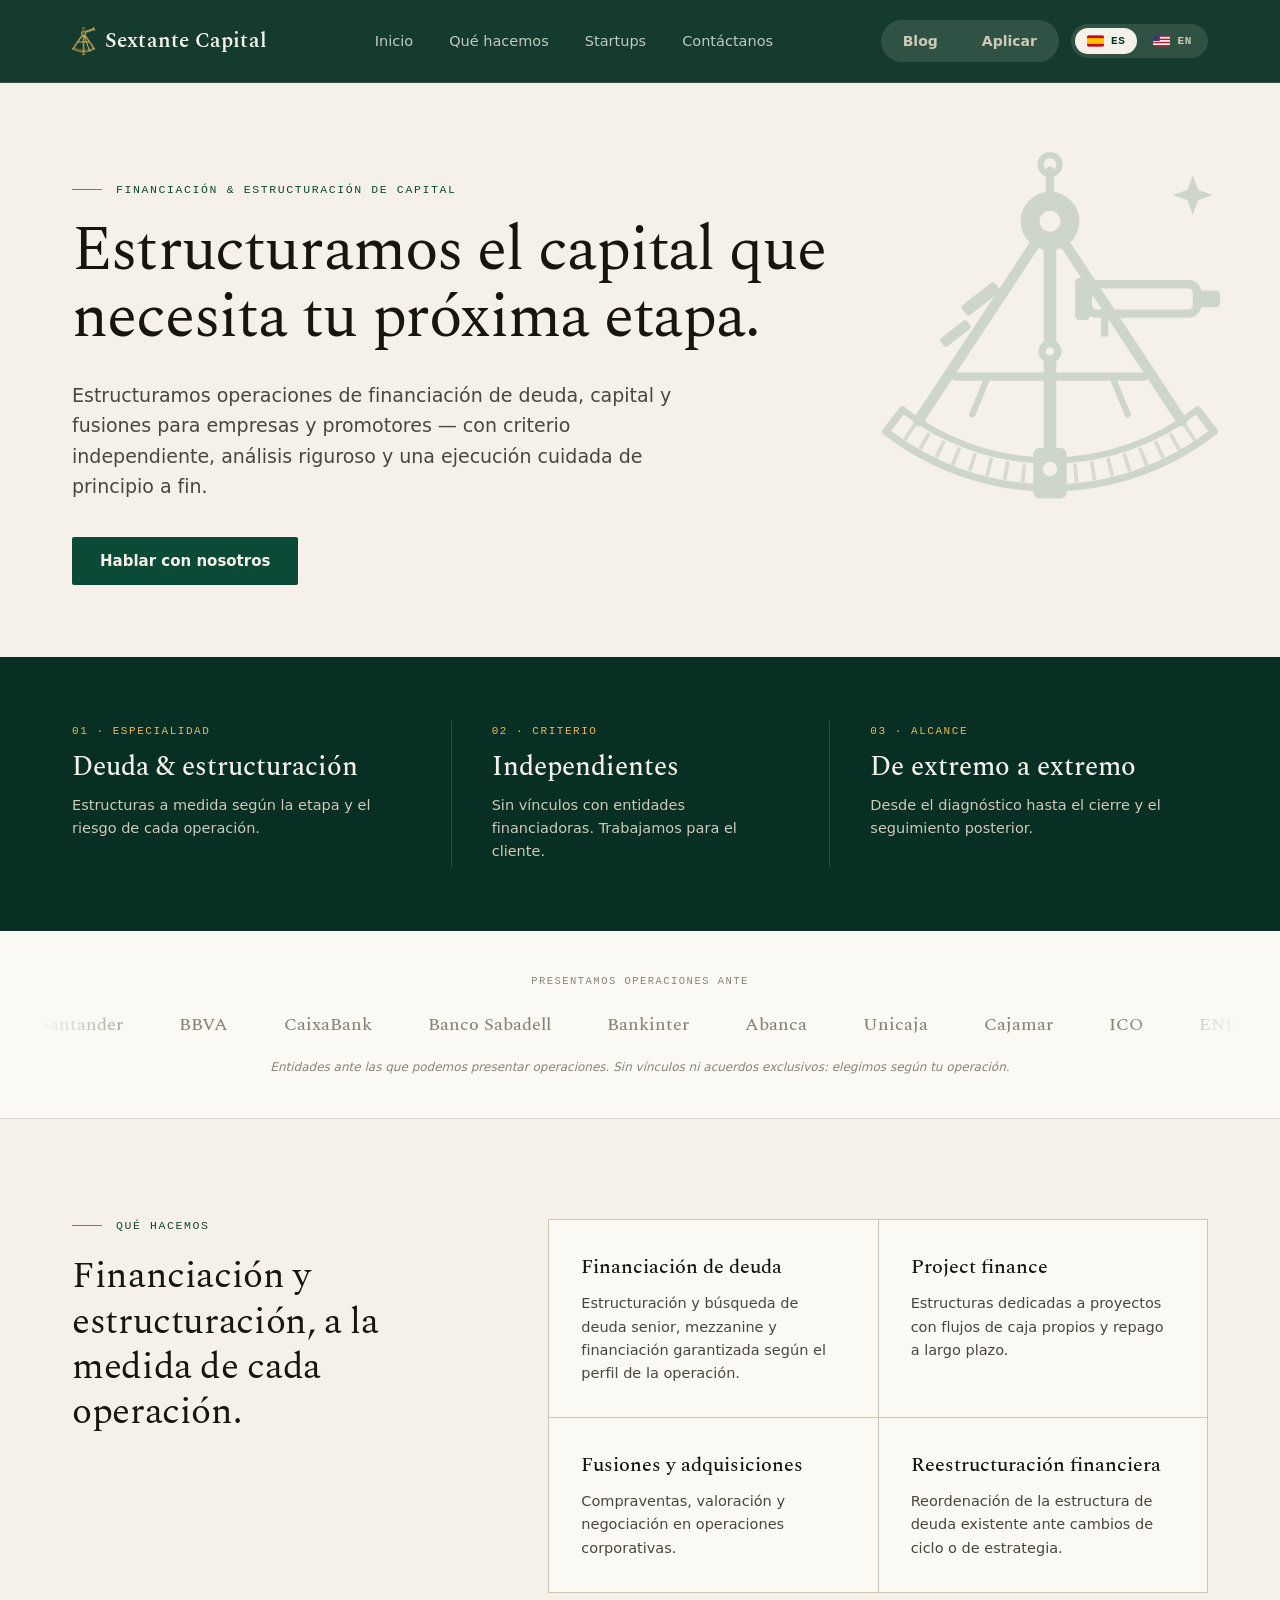
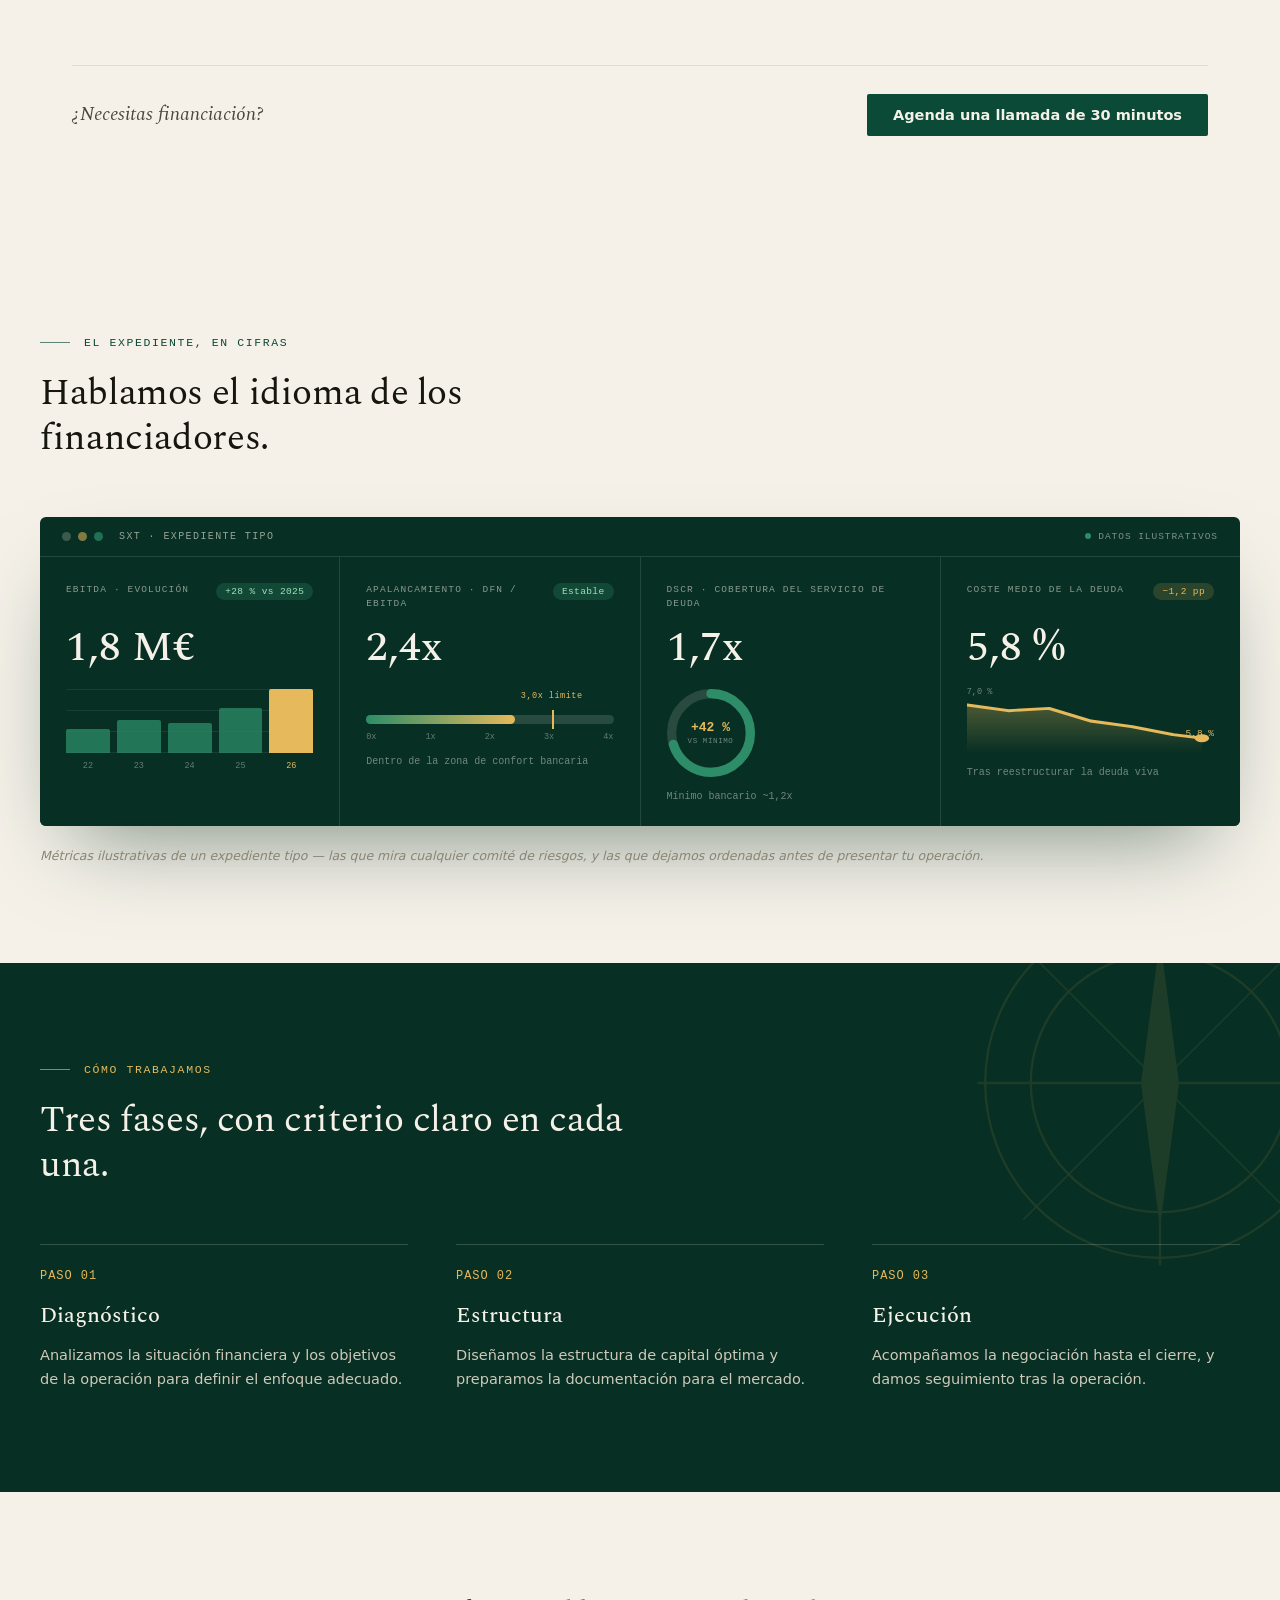
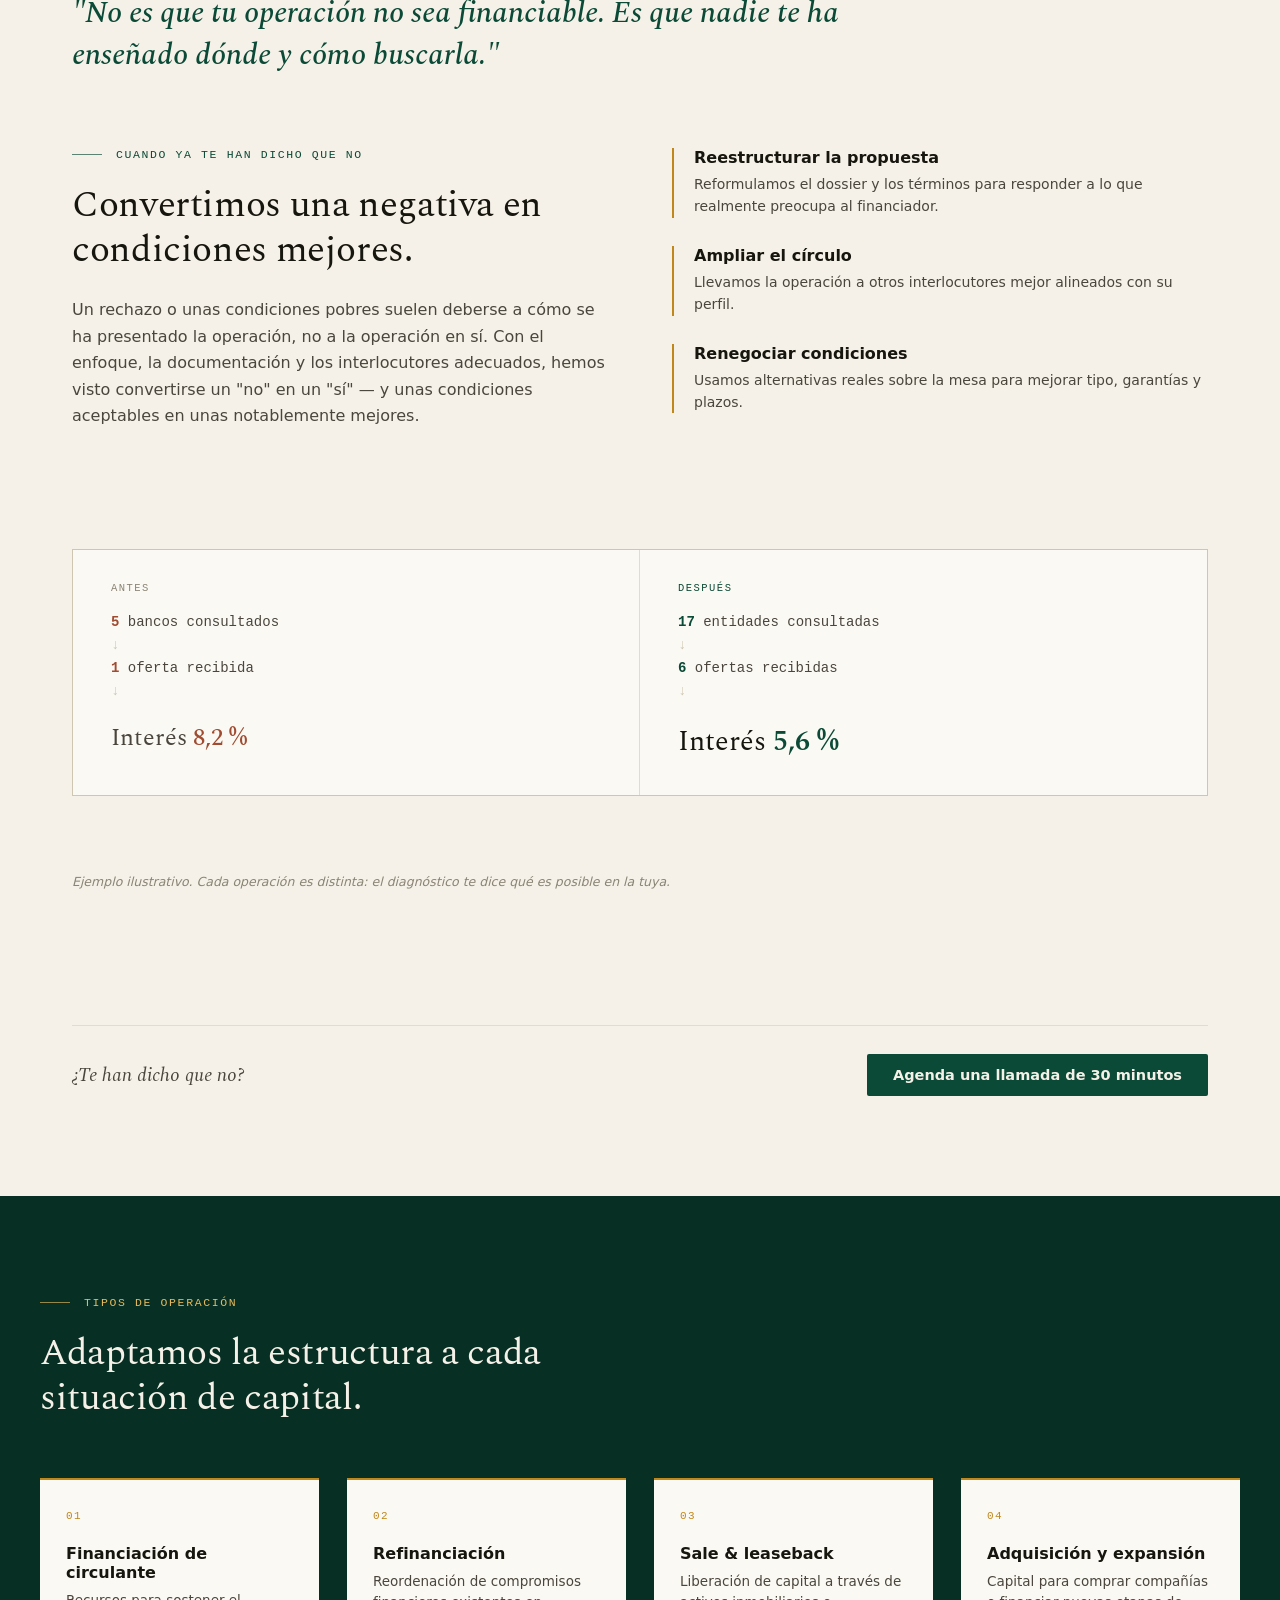
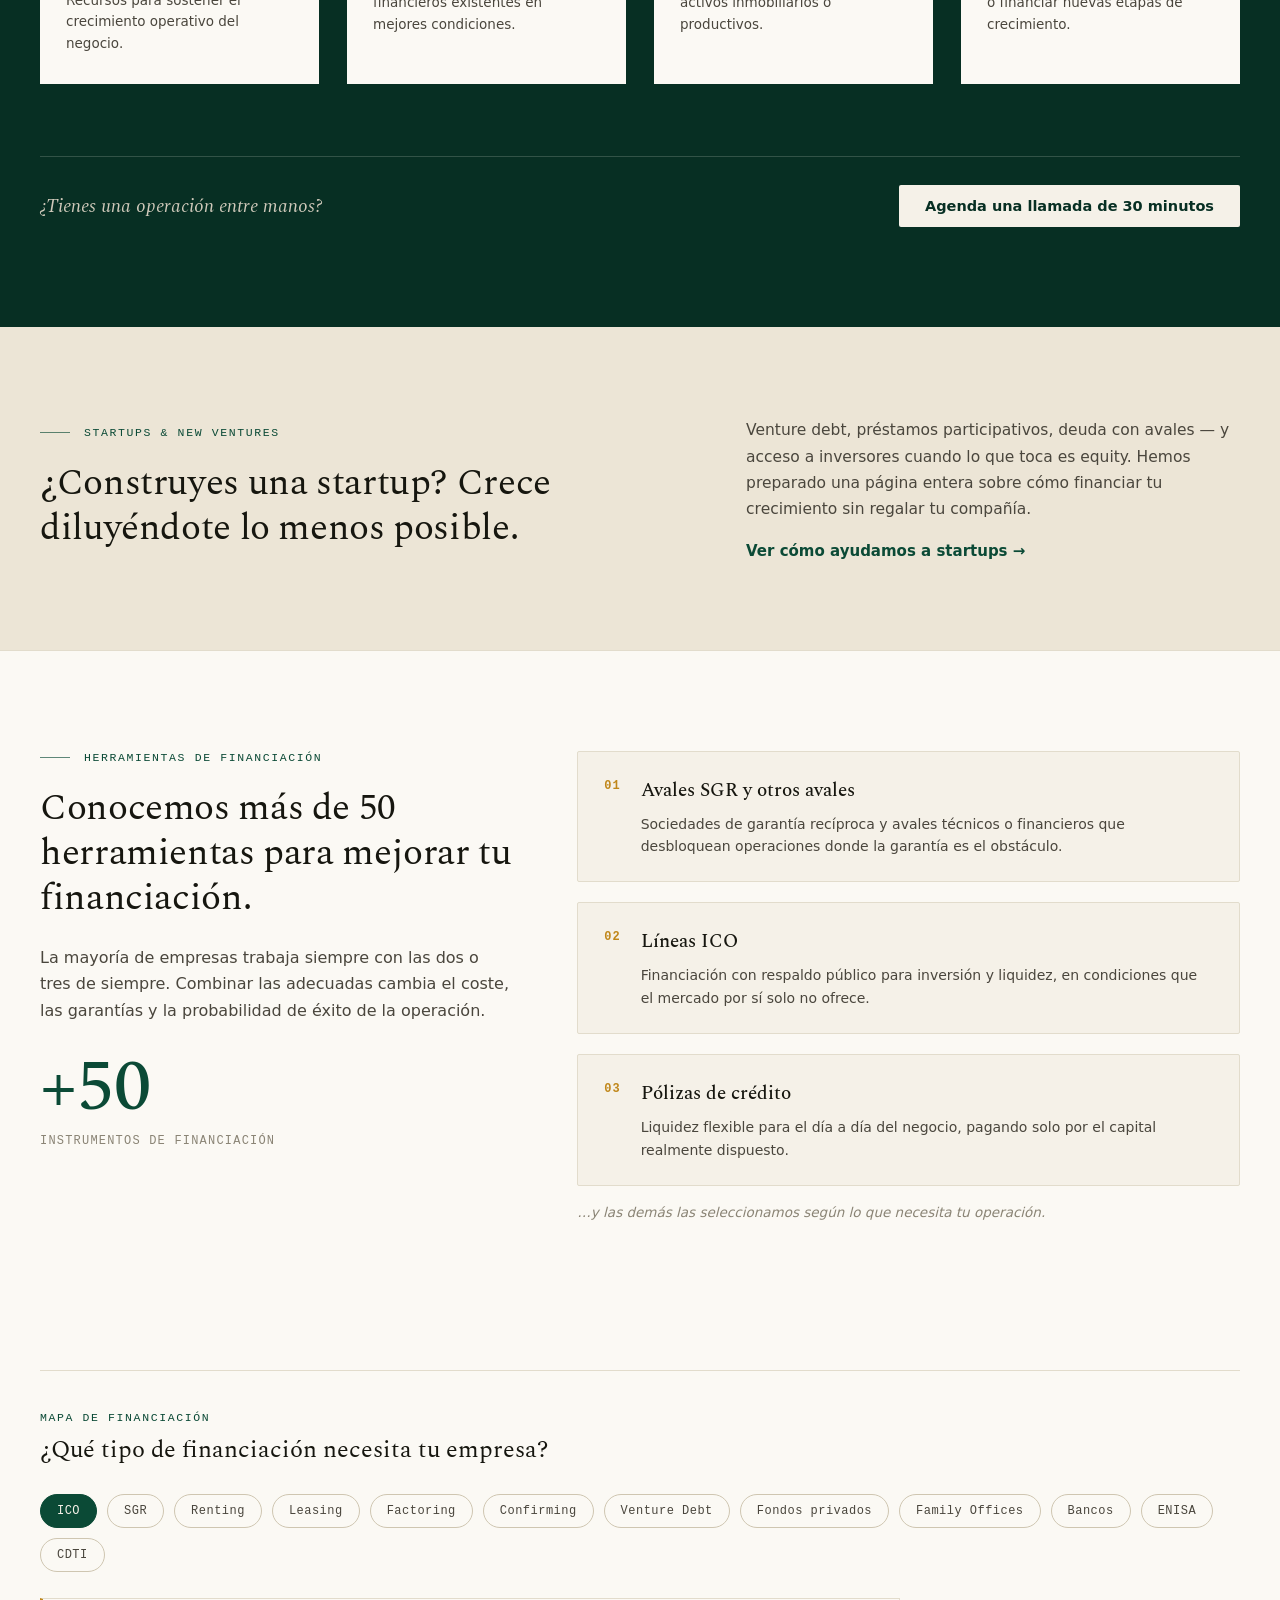
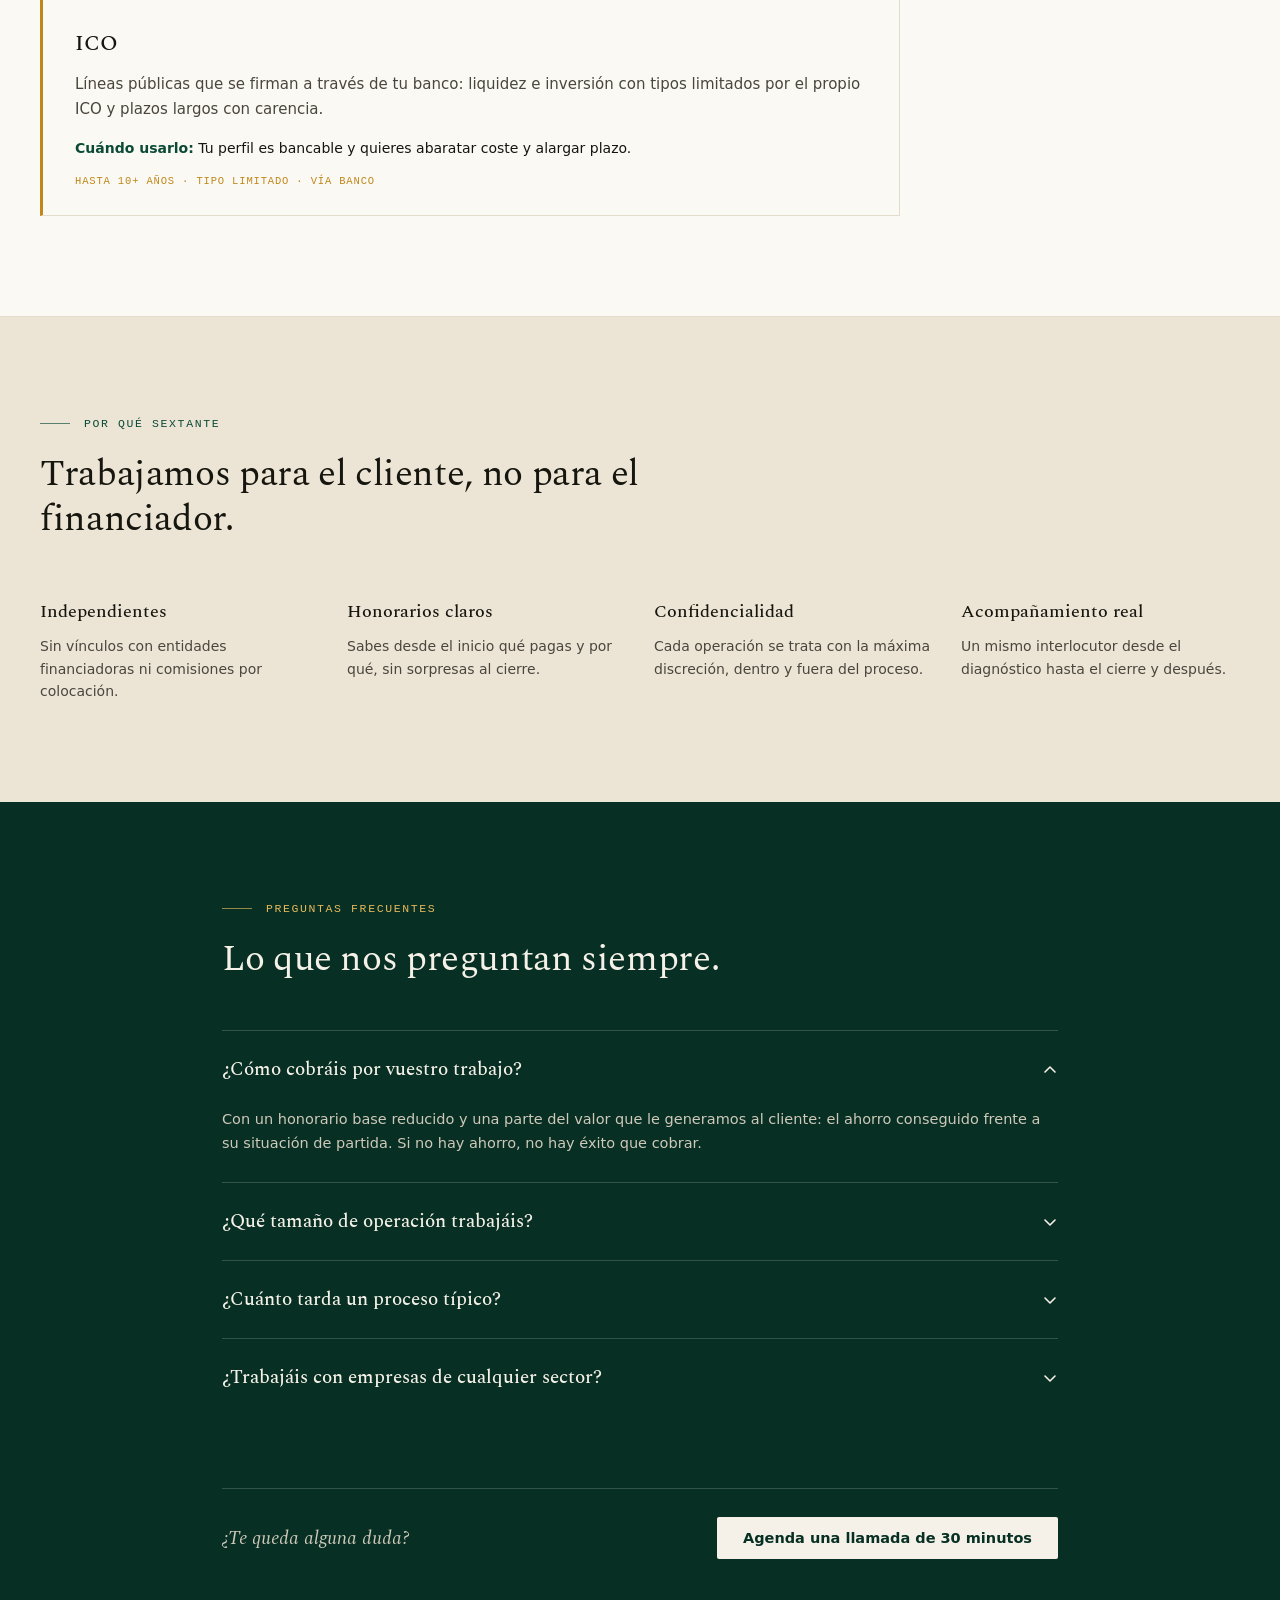
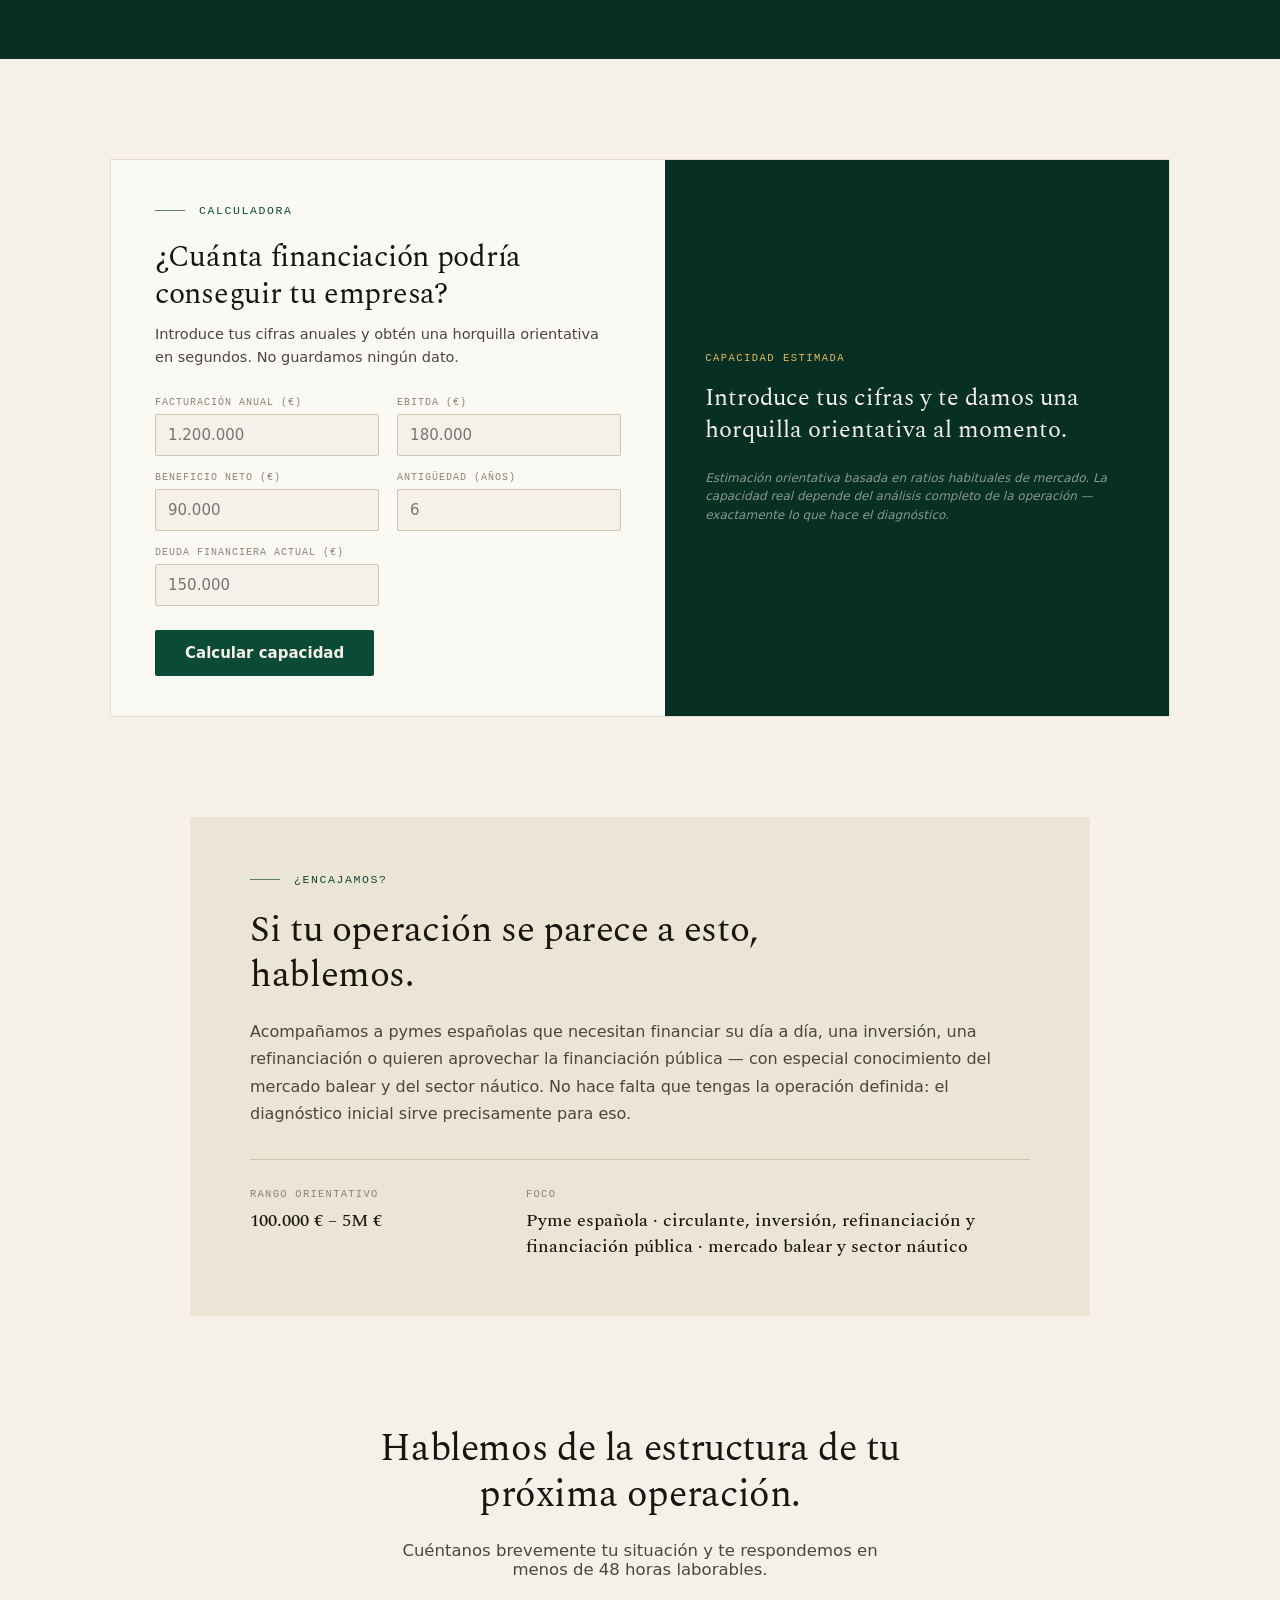
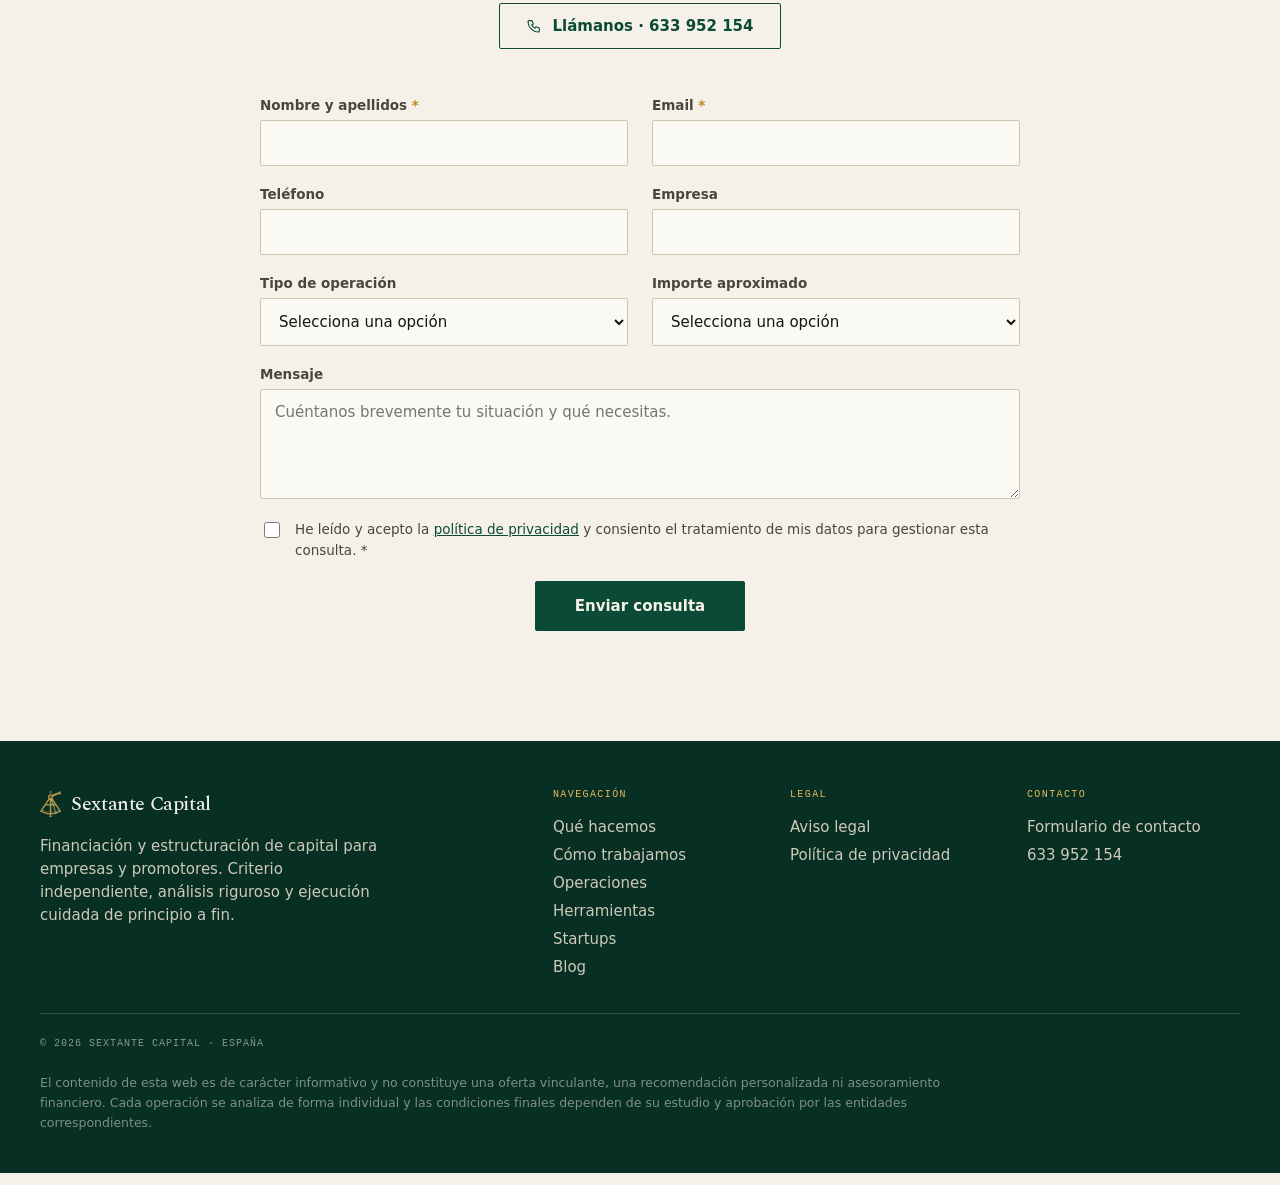
==== commit 241ae81c: "Two visible ES/EN buttons with Spain and US flags Language switch becomes a pill group with both opt" ====
--- a/index.html
+++ b/index.html
@@ -151,21 +151,37 @@
     background: var(--cream);
     color: var(--forest-deep);
   }
-  .lang-toggle {
+  .lang-switch {
+    display: flex;
+    align-items: center;
+    gap: 4px;
+    padding: 4px;
+    background: rgba(245, 241, 232, 0.12);
+    border-radius: 999px;
+    flex-shrink: 0;
+  }
+  .lang-btn {
+    display: inline-flex;
+    align-items: center;
+    gap: 7px;
     font-family: var(--mono);
-    font-size: 11.5px;
-    letter-spacing: 0.08em;
+    font-size: 11px;
+    letter-spacing: 0.06em;
     font-weight: 600;
     color: var(--cream-dim);
     background: transparent;
-    border: 1px solid rgba(245, 241, 232, 0.3);
+    border: none;
     border-radius: 999px;
-    padding: 8px 13px;
+    padding: 7px 12px;
     cursor: pointer;
-    transition: color 0.15s ease, border-color 0.15s ease;
-    flex-shrink: 0;
-  }
-  .lang-toggle:hover { color: var(--cream); border-color: rgba(245, 241, 232, 0.6); }
+    transition: background 0.15s ease, color 0.15s ease;
+  }
+  .lang-btn svg { display: block; flex-shrink: 0; }
+  .lang-btn:hover { color: var(--cream); }
+  .lang-btn.active {
+    background: var(--cream);
+    color: var(--forest-deep);
+  }
 
   /* BUTTONS */
   .btn-primary {
@@ -1902,7 +1918,16 @@
         <a href="blog.html" class="tab-link">Blog</a>
         <button id="tab-aplicar" role="tab" aria-selected="false" onclick="showTab('aplicar')">Aplicar</button>
       </div>
-      <button id="lang-toggle" class="lang-toggle" aria-label="Switch language">EN</button>
+      <div class="lang-switch" role="group" aria-label="Idioma / Language">
+        <button id="lang-es" class="lang-btn active" onclick="window.__setLang('es')">
+          <svg width="17" height="12" viewBox="0 0 18 12" style="border-radius:2px" aria-hidden="true"><rect width="18" height="12" fill="#c60b1e"/><rect y="3" width="18" height="6" fill="#ffc400"/></svg>
+          ES
+        </button>
+        <button id="lang-en" class="lang-btn" onclick="window.__setLang('en')">
+          <svg width="17" height="12" viewBox="0 0 18 12" style="border-radius:2px" aria-hidden="true"><rect width="18" height="12" fill="#b22234"/><g fill="#fff"><rect y="1.7" width="18" height="1.7"/><rect y="5.1" width="18" height="1.7"/><rect y="8.5" width="18" height="1.7"/></g><rect width="7.2" height="6" fill="#3c3b6e"/></svg>
+          EN
+        </button>
+      </div>
     </div>
   </div>
 </header>
@@ -3311,17 +3336,14 @@
         var el = document.getElementById(p.id);
         if (el) el.placeholder = lang === 'en' ? p.en : p.es;
       });
-      var btn = document.getElementById('lang-toggle');
-      if (btn) btn.textContent = lang === 'en' ? 'ES' : 'EN';
+      var bEs = document.getElementById('lang-es');
+      var bEn = document.getElementById('lang-en');
+      if (bEs) bEs.classList.toggle('active', lang === 'es');
+      if (bEn) bEn.classList.toggle('active', lang === 'en');
       if (window.__refreshMap) window.__refreshMap();
       if (window.__estUpdate) window.__estUpdate();
     }
-    var toggle = document.getElementById('lang-toggle');
-    if (toggle) {
-      toggle.addEventListener('click', function () {
-        setLang(window.SITE_LANG === 'en' ? 'es' : 'en');
-      });
-    }
+    window.__setLang = setLang;
     var saved = null;
     try { saved = localStorage.getItem('sxt-lang'); } catch (e) {}
     if (saved === 'en') setLang('en');
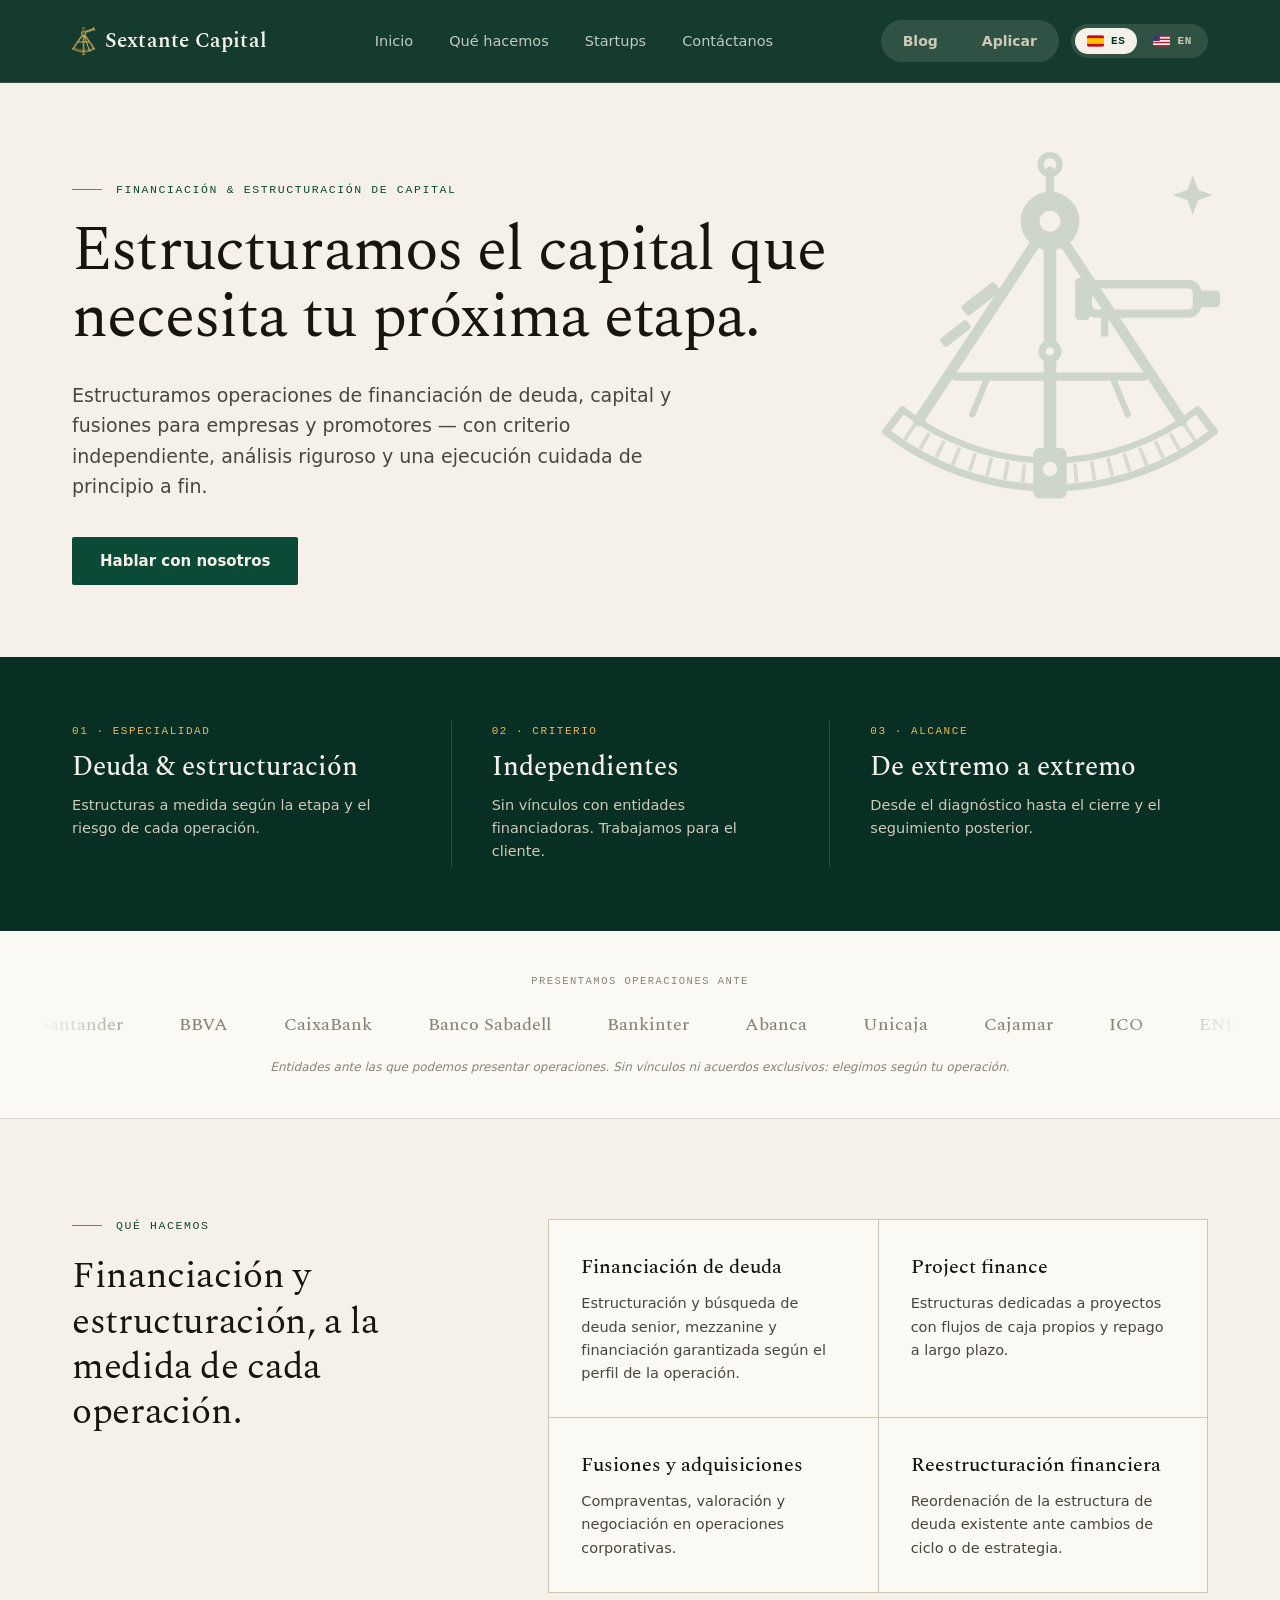
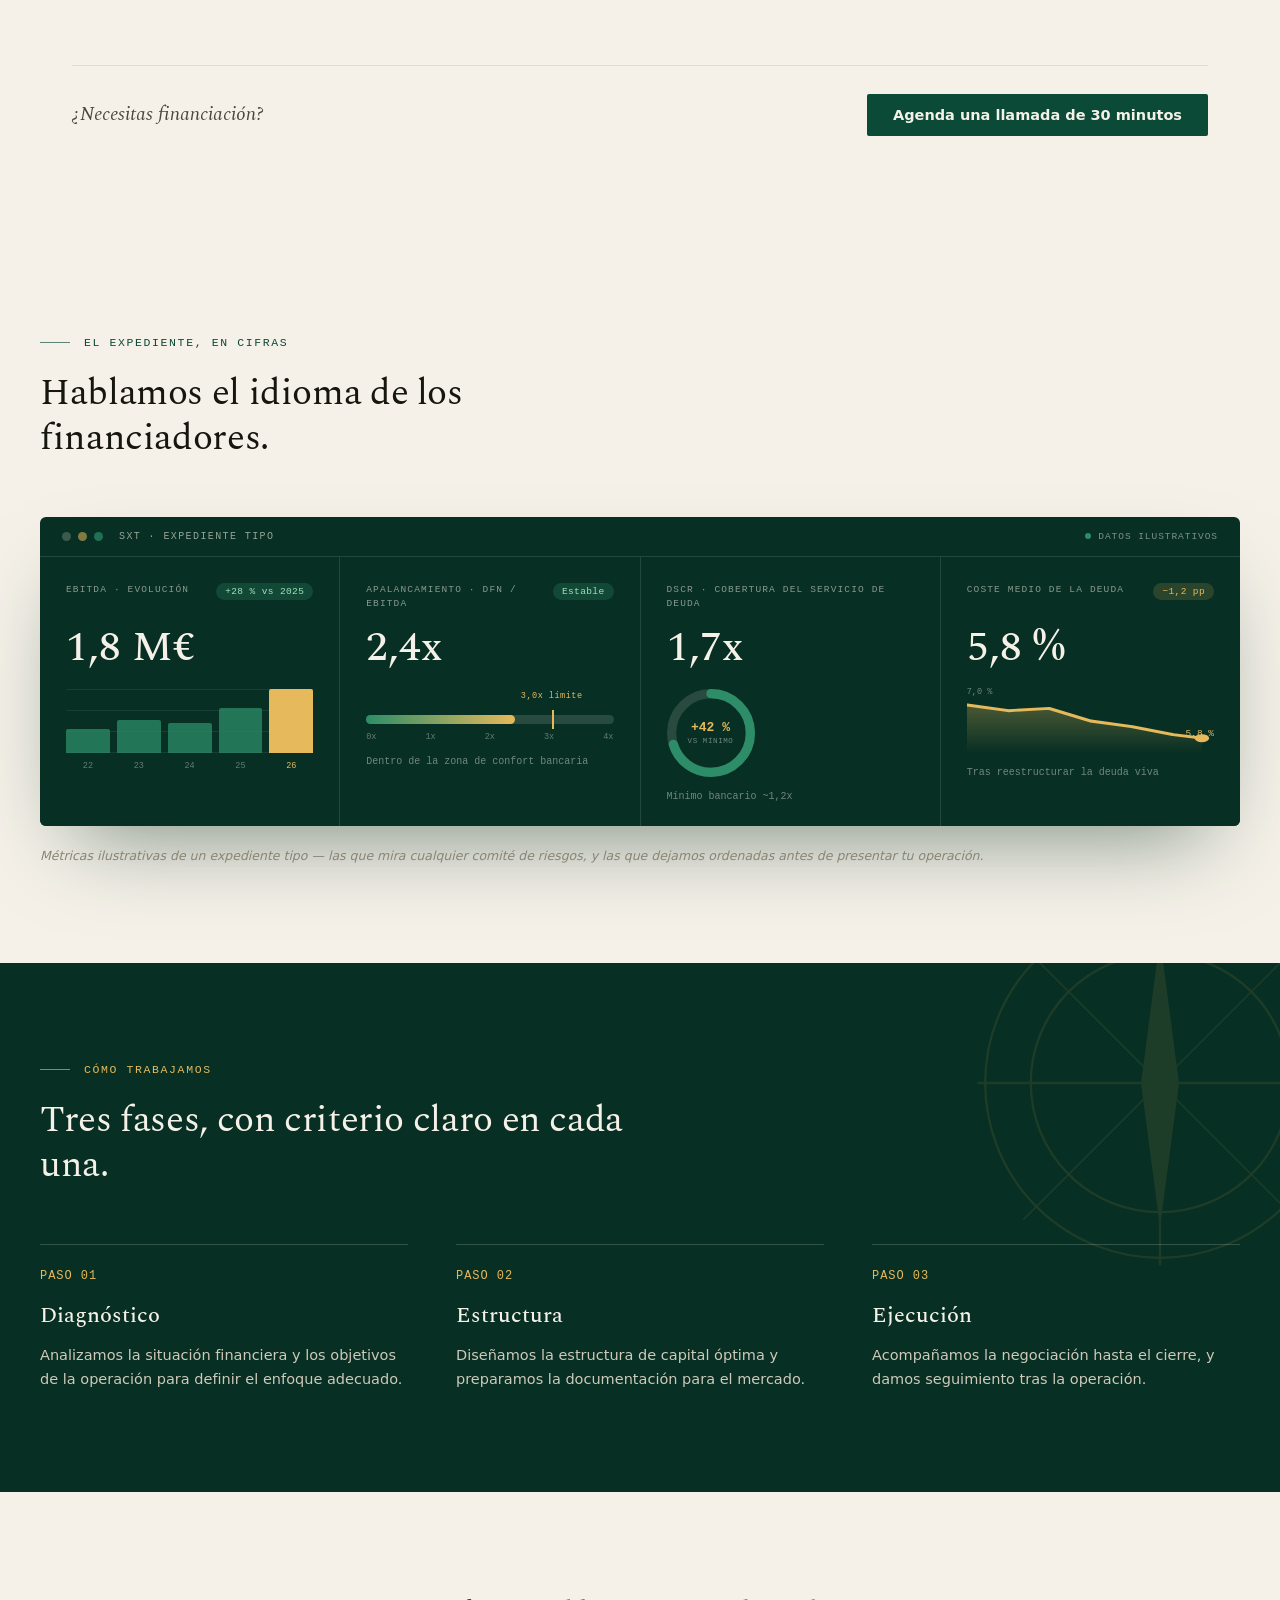
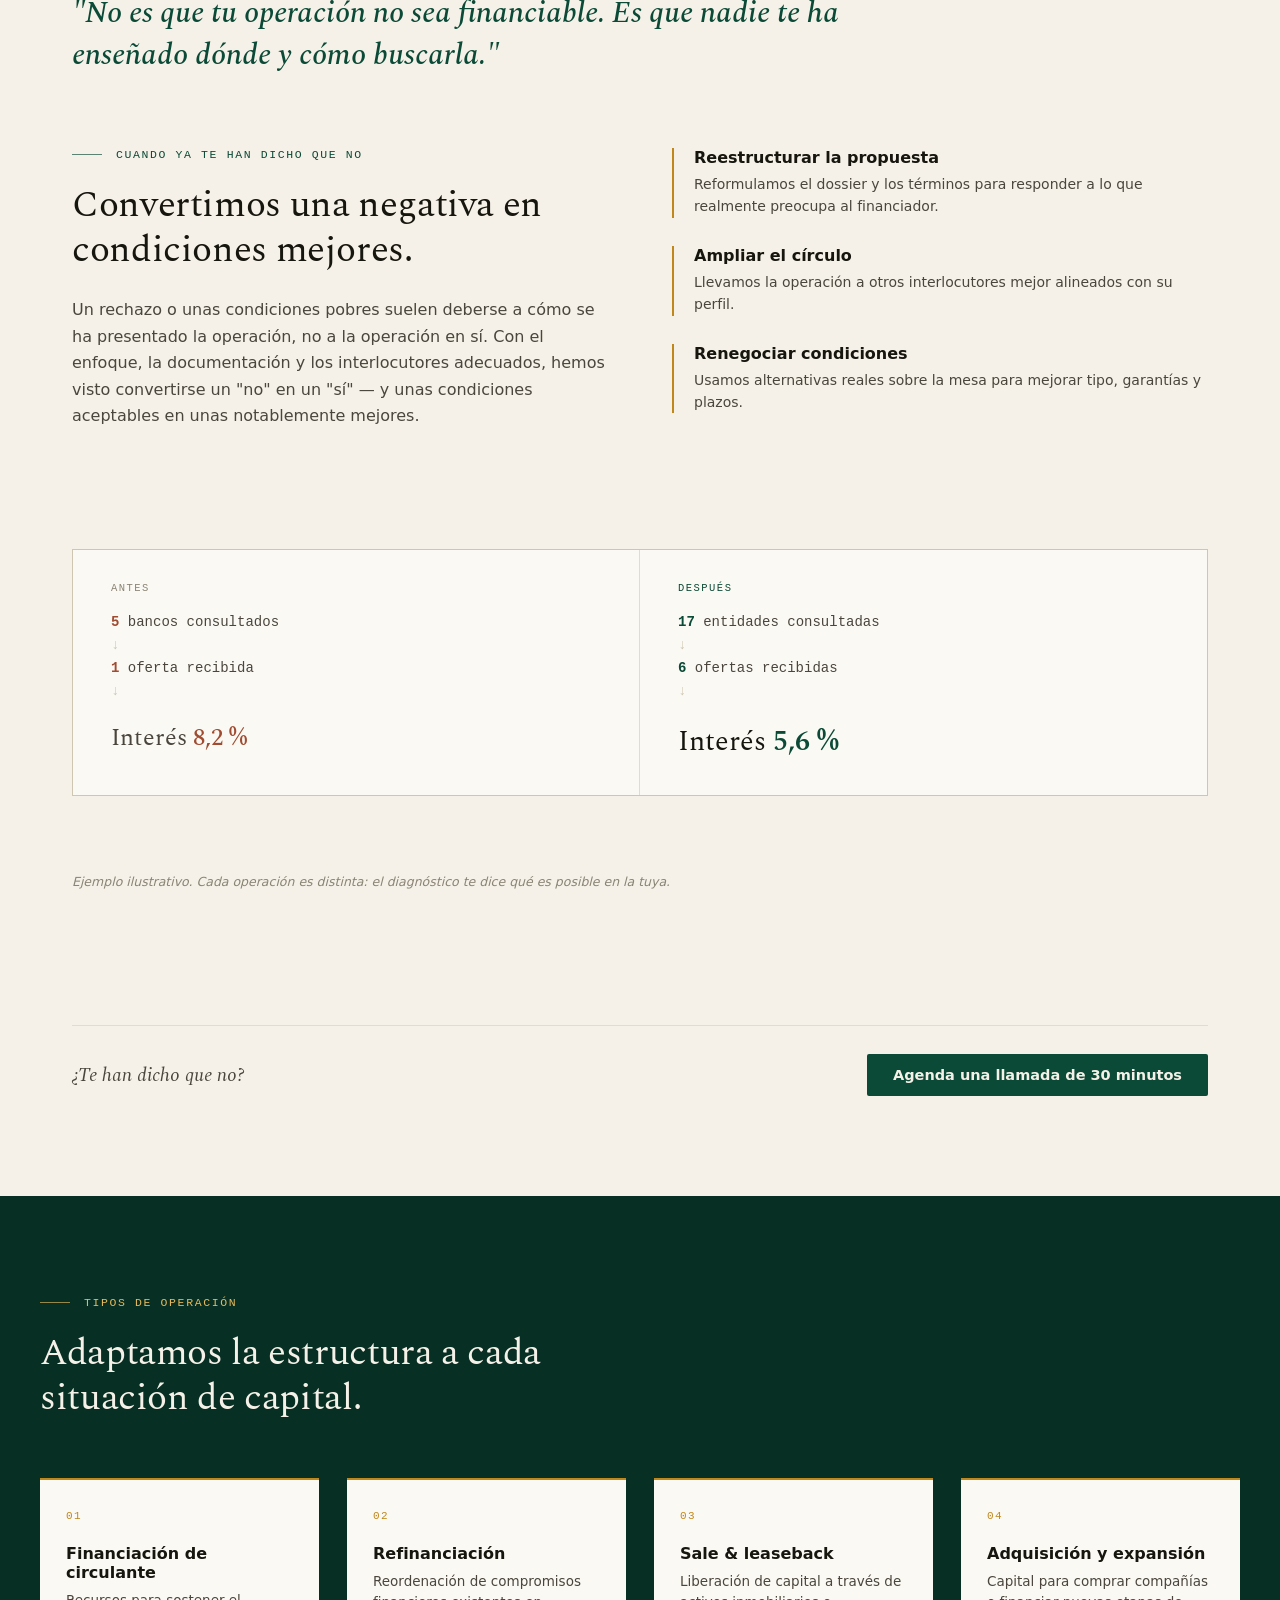
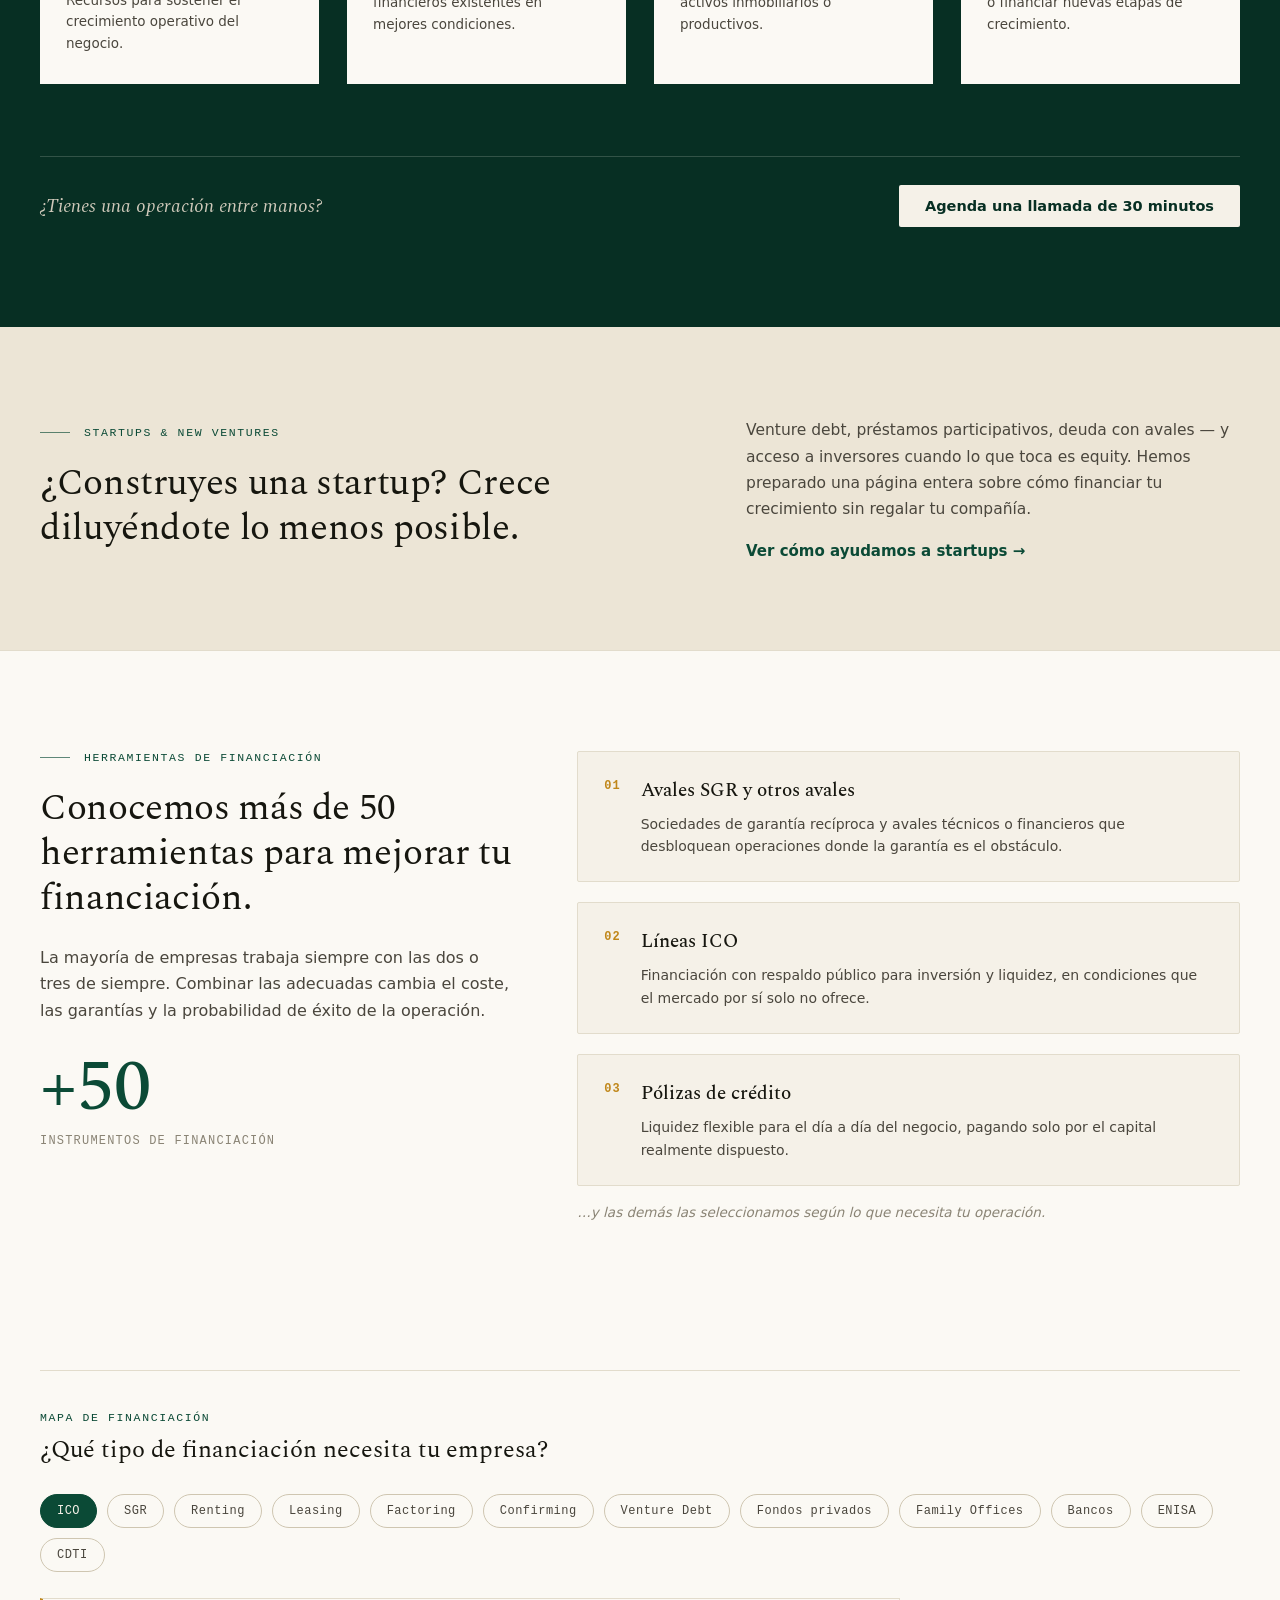
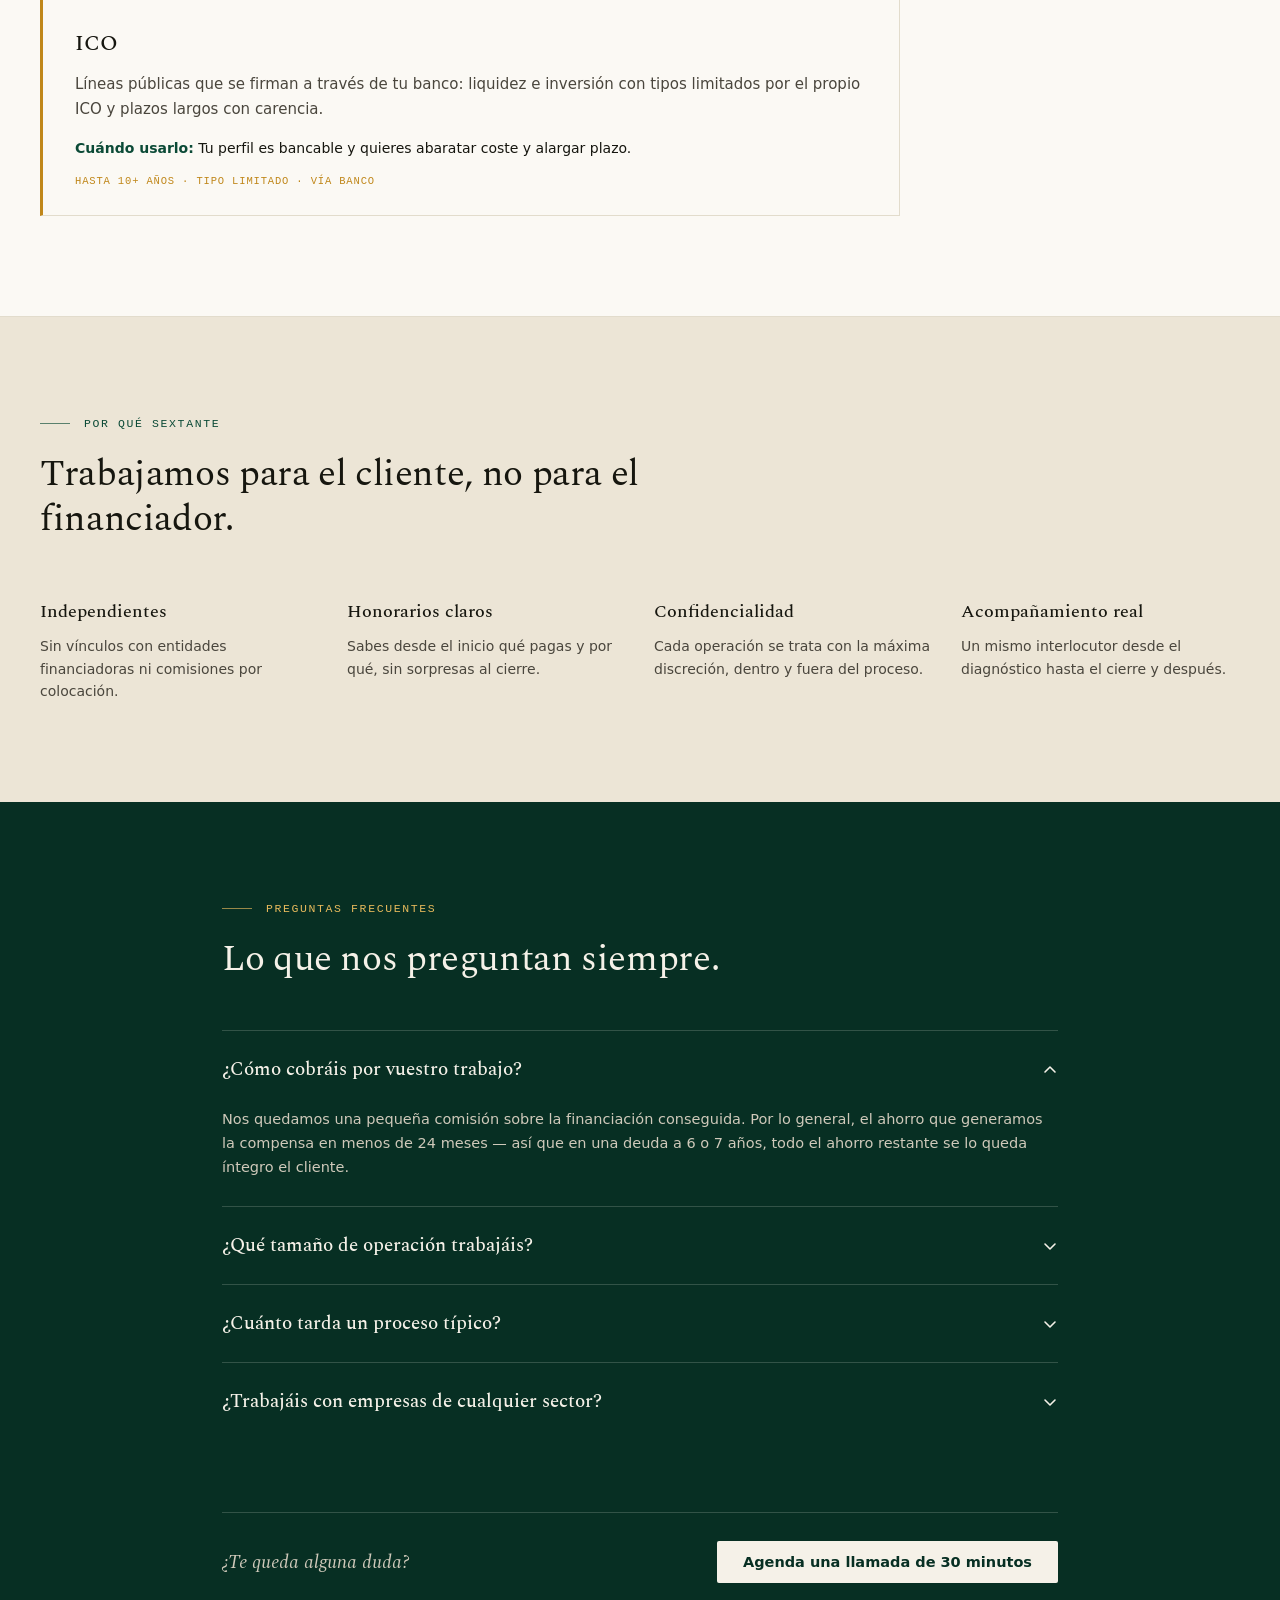
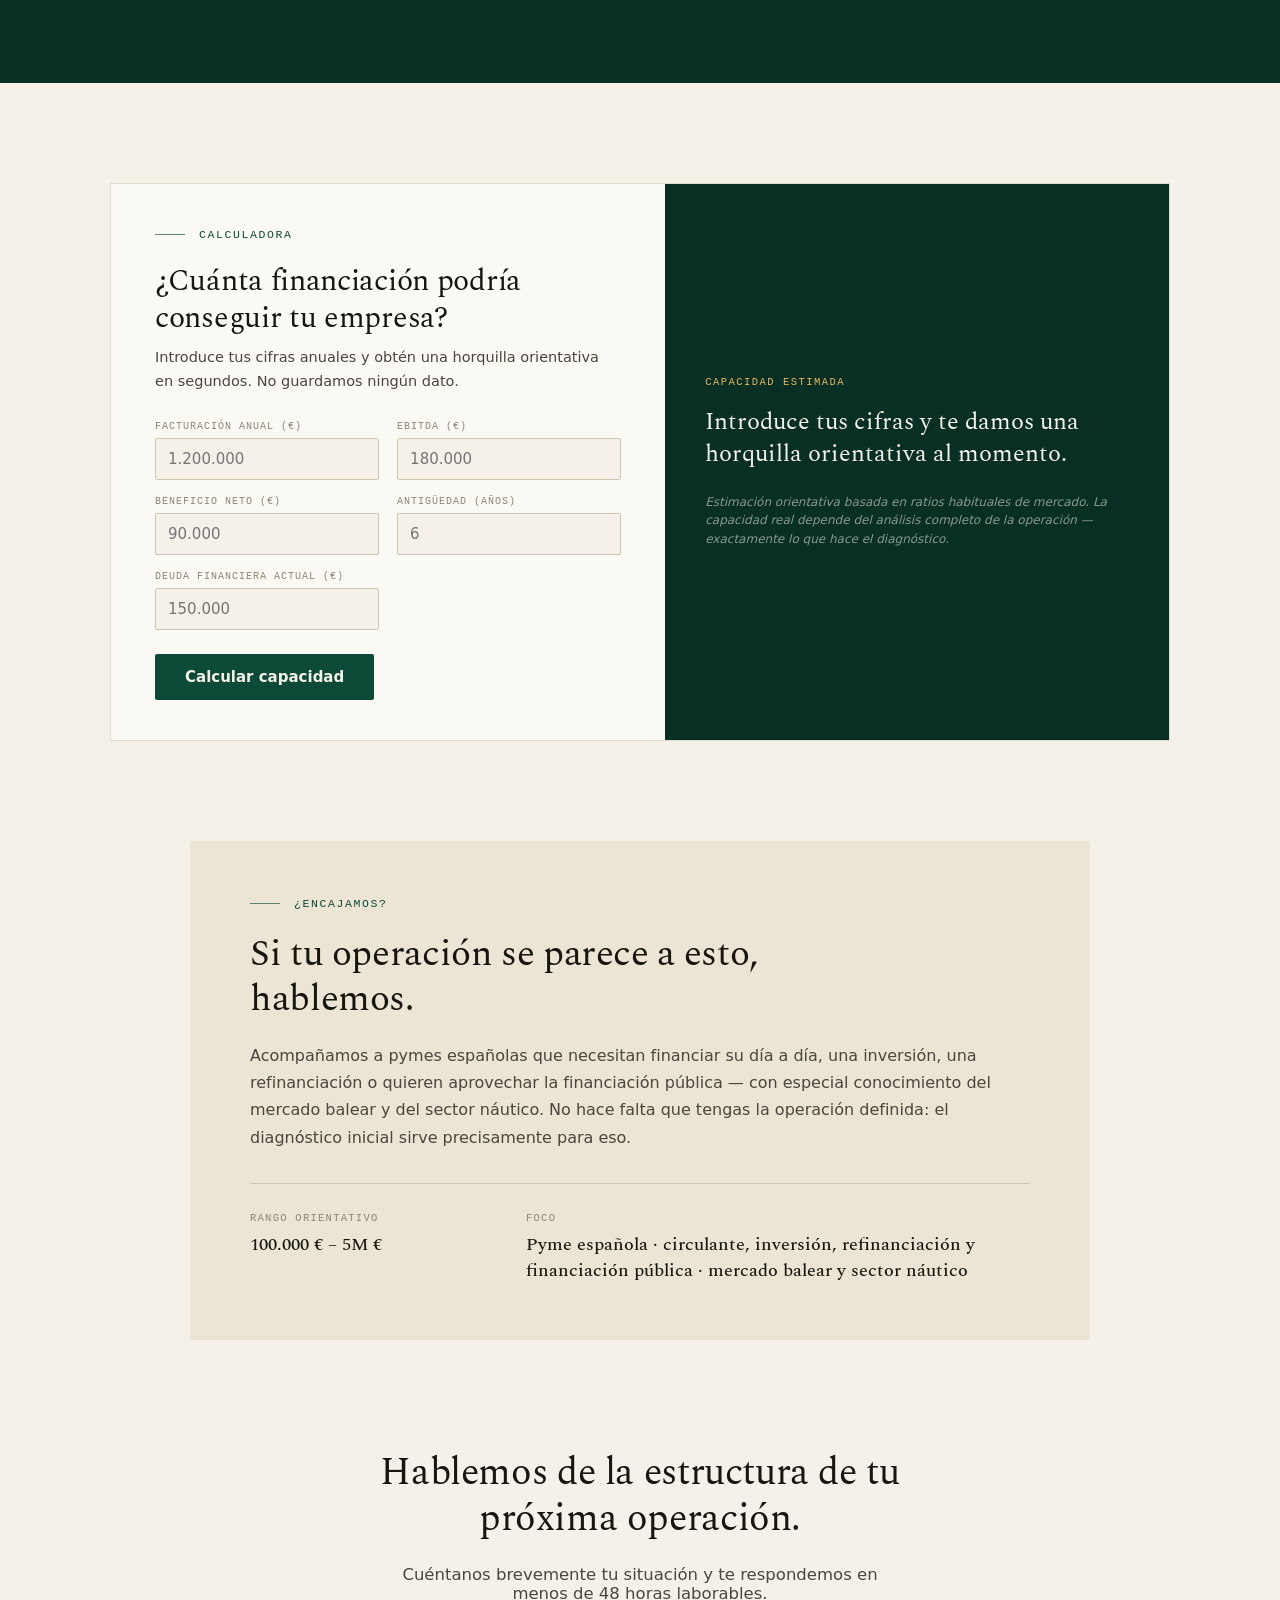
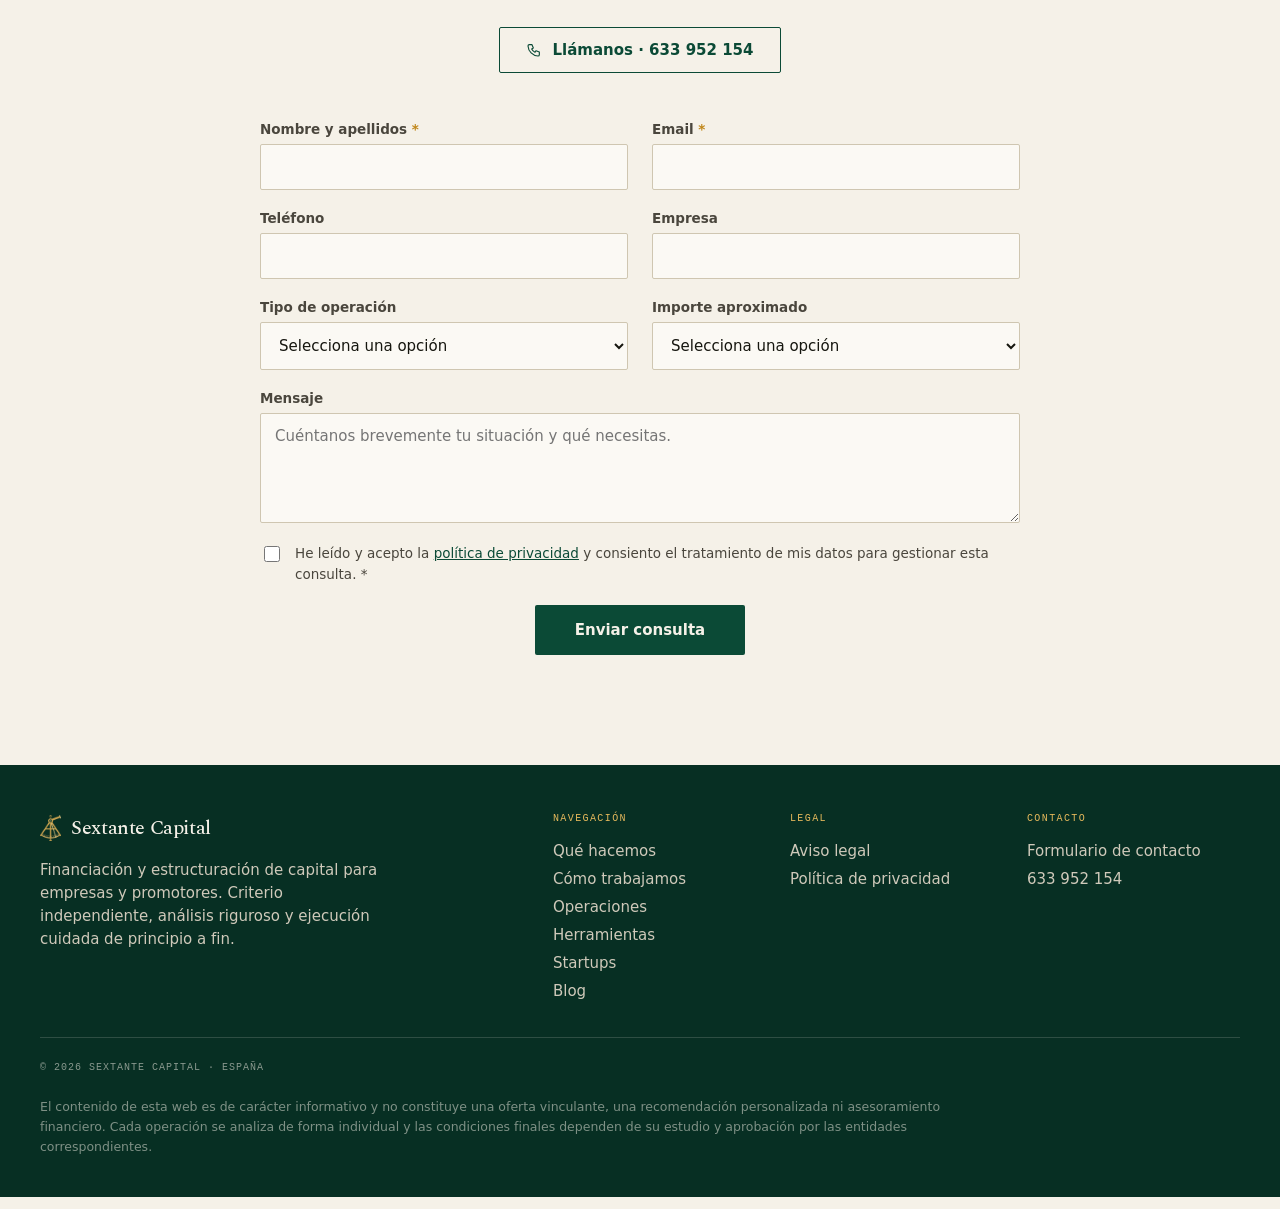
==== commit 4c0e3a8b: "Reword pricing FAQ: small fee on financing obtained Fee is typically offset by the generated savings" ====
--- a/index.html
+++ b/index.html
@@ -1845,11 +1845,14 @@
     .foot-cols { grid-template-columns: 1fr 1fr; }
   }
   @media (max-width: 560px) {
-    .site-header .container { padding: 12px 16px; gap: 10px; }
-    .brand { font-size: 17px; gap: 8px; }
-    .brand img { height: 22px; }
-    .tab-switch { padding: 3px; }
-    .tab-switch button { padding: 7px 10px; font-size: 12.5px; }
+    .site-header .container { padding: 10px 10px; gap: 6px; }
+    .brand { font-size: 14.5px; gap: 6px; letter-spacing: 0; }
+    .brand img { height: 19px; }
+    .tab-switch { padding: 3px; gap: 2px; }
+    .tab-switch button, .tab-switch .tab-link { padding: 6px 9px; font-size: 12px; }
+    .lang-switch { padding: 3px; gap: 2px; }
+    .lang-btn { padding: 6px 7px; gap: 0; font-size: 0; letter-spacing: 0; }
+    .lang-btn svg { width: 16px; height: 11px; }
     .hero { padding: 56px 20px 48px; }
     .hero h1 { font-size: 33px; }
     .hero p { font-size: 16.5px; }
@@ -2381,7 +2384,7 @@
           ¿Cómo cobráis por vuestro trabajo?
           <svg class="chev" width="16" height="16" viewBox="0 0 16 16" fill="none" aria-hidden="true"><path d="M3 6L8 11L13 6" stroke="currentColor" stroke-width="1.6" stroke-linecap="round" stroke-linejoin="round"/></svg>
         </button>
-        <div class="faq-answer"><div class="faq-a">Con un honorario base reducido y una parte del valor que le generamos al cliente: el ahorro conseguido frente a su situación de partida. Si no hay ahorro, no hay éxito que cobrar.</div></div>
+        <div class="faq-answer"><div class="faq-a">Nos quedamos una pequeña comisión sobre la financiación conseguida. Por lo general, el ahorro que generamos la compensa en menos de 24 meses — así que en una deuda a 6 o 7 años, todo el ahorro restante se lo queda íntegro el cliente.</div></div>
       </div>
       <div class="faq-item">
         <button class="faq-toggle" aria-expanded="false">
@@ -3212,7 +3215,7 @@
       'Preguntas frecuentes': 'FAQ',
       'Lo que nos preguntan siempre.': 'What we always get asked.',
       '¿Cómo cobráis por vuestro trabajo?': 'How do you charge for your work?',
-      'Con un honorario base reducido y una parte del valor que le generamos al cliente: el ahorro conseguido frente a su situación de partida. Si no hay ahorro, no hay éxito que cobrar.': 'A reduced base fee plus a share of the value we create: the savings achieved versus your starting position. No savings, no success fee.',
+      'Nos quedamos una pequeña comisión sobre la financiación conseguida. Por lo general, el ahorro que generamos la compensa en menos de 24 meses — así que en una deuda a 6 o 7 años, todo el ahorro restante se lo queda íntegro el cliente.': 'We take a small fee on the financing obtained. The savings we generate typically offset it in under 24 months — so on a 6-7 year loan, all the remaining savings stay entirely with the client.',
       '¿Qué tamaño de operación trabajáis?': 'What deal sizes do you work on?',
       'Analizamos cada caso de forma individual. En el diagnóstico inicial te decimos con franqueza si tu operación encaja con lo que hacemos.': 'We look at every case individually. In the initial diagnosis we tell you frankly whether your deal fits what we do.',
       '¿Cuánto tarda un proceso típico?': 'How long does a typical process take?',
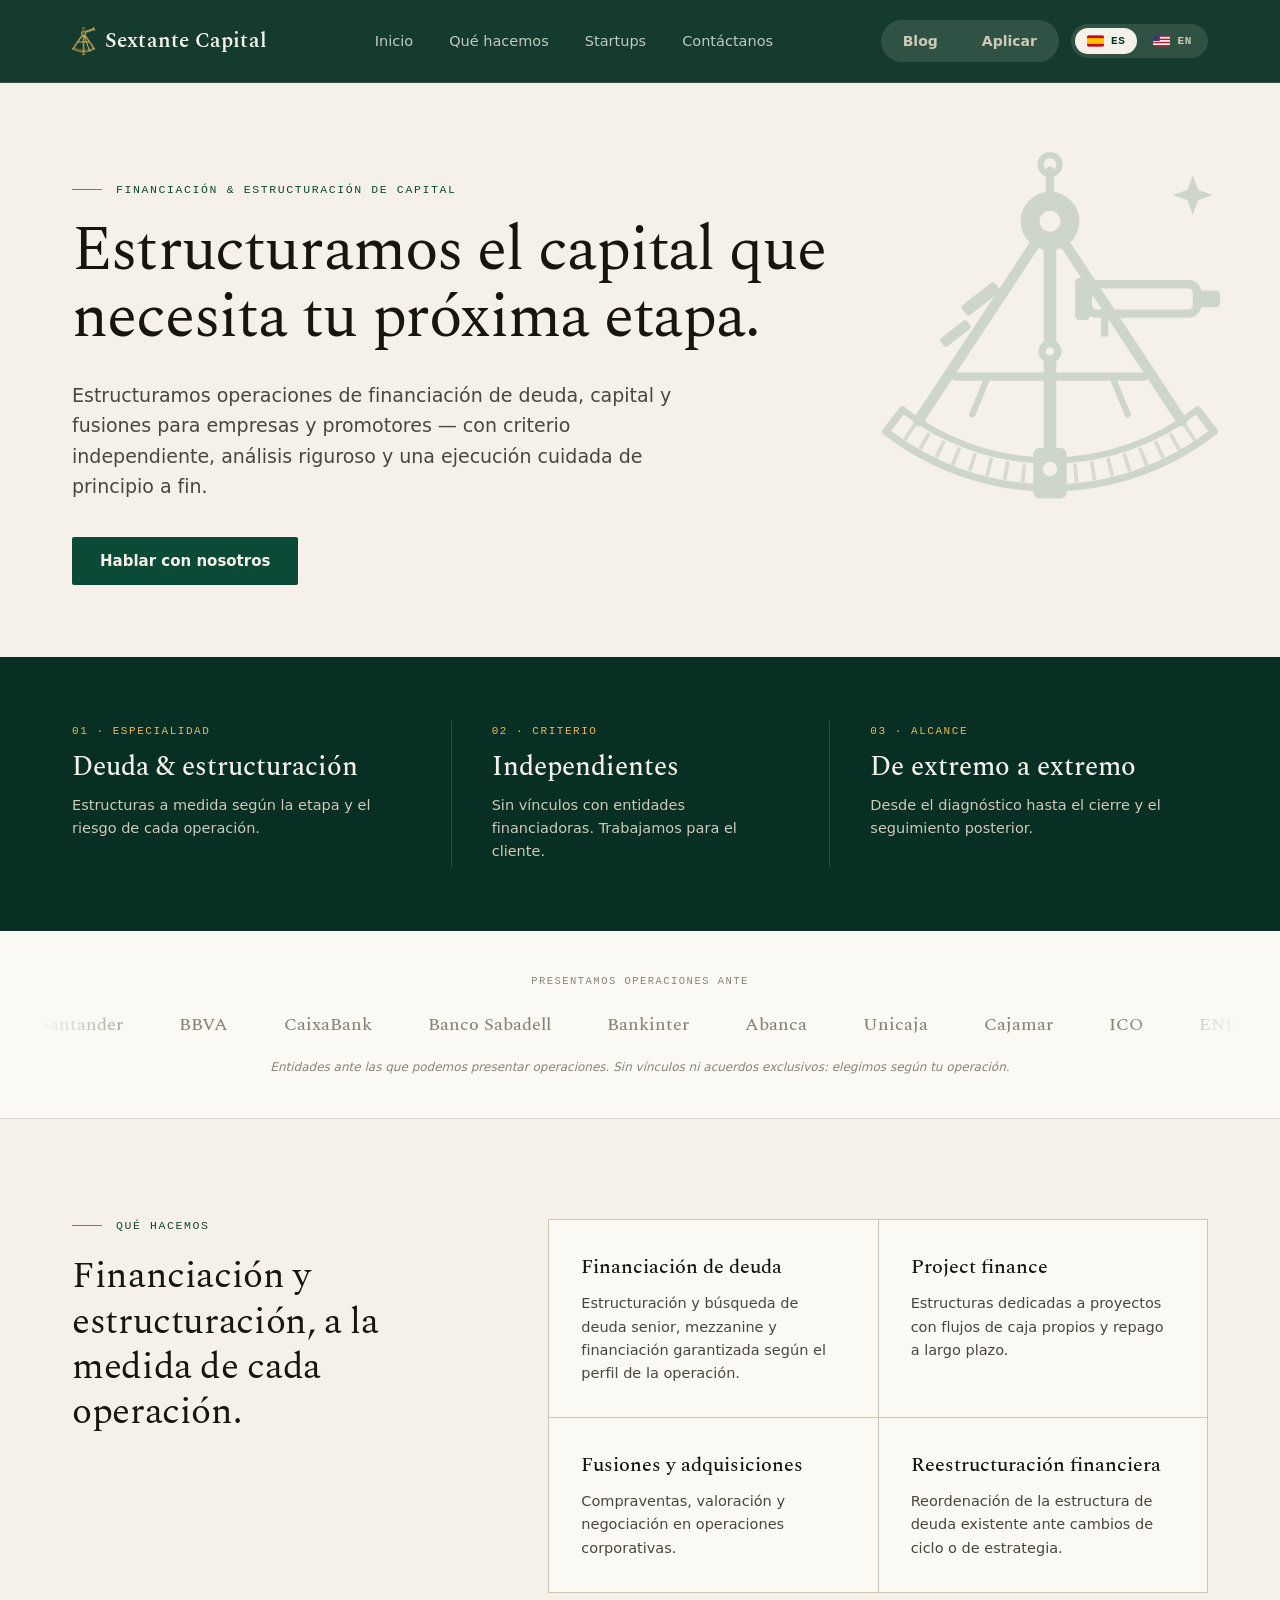
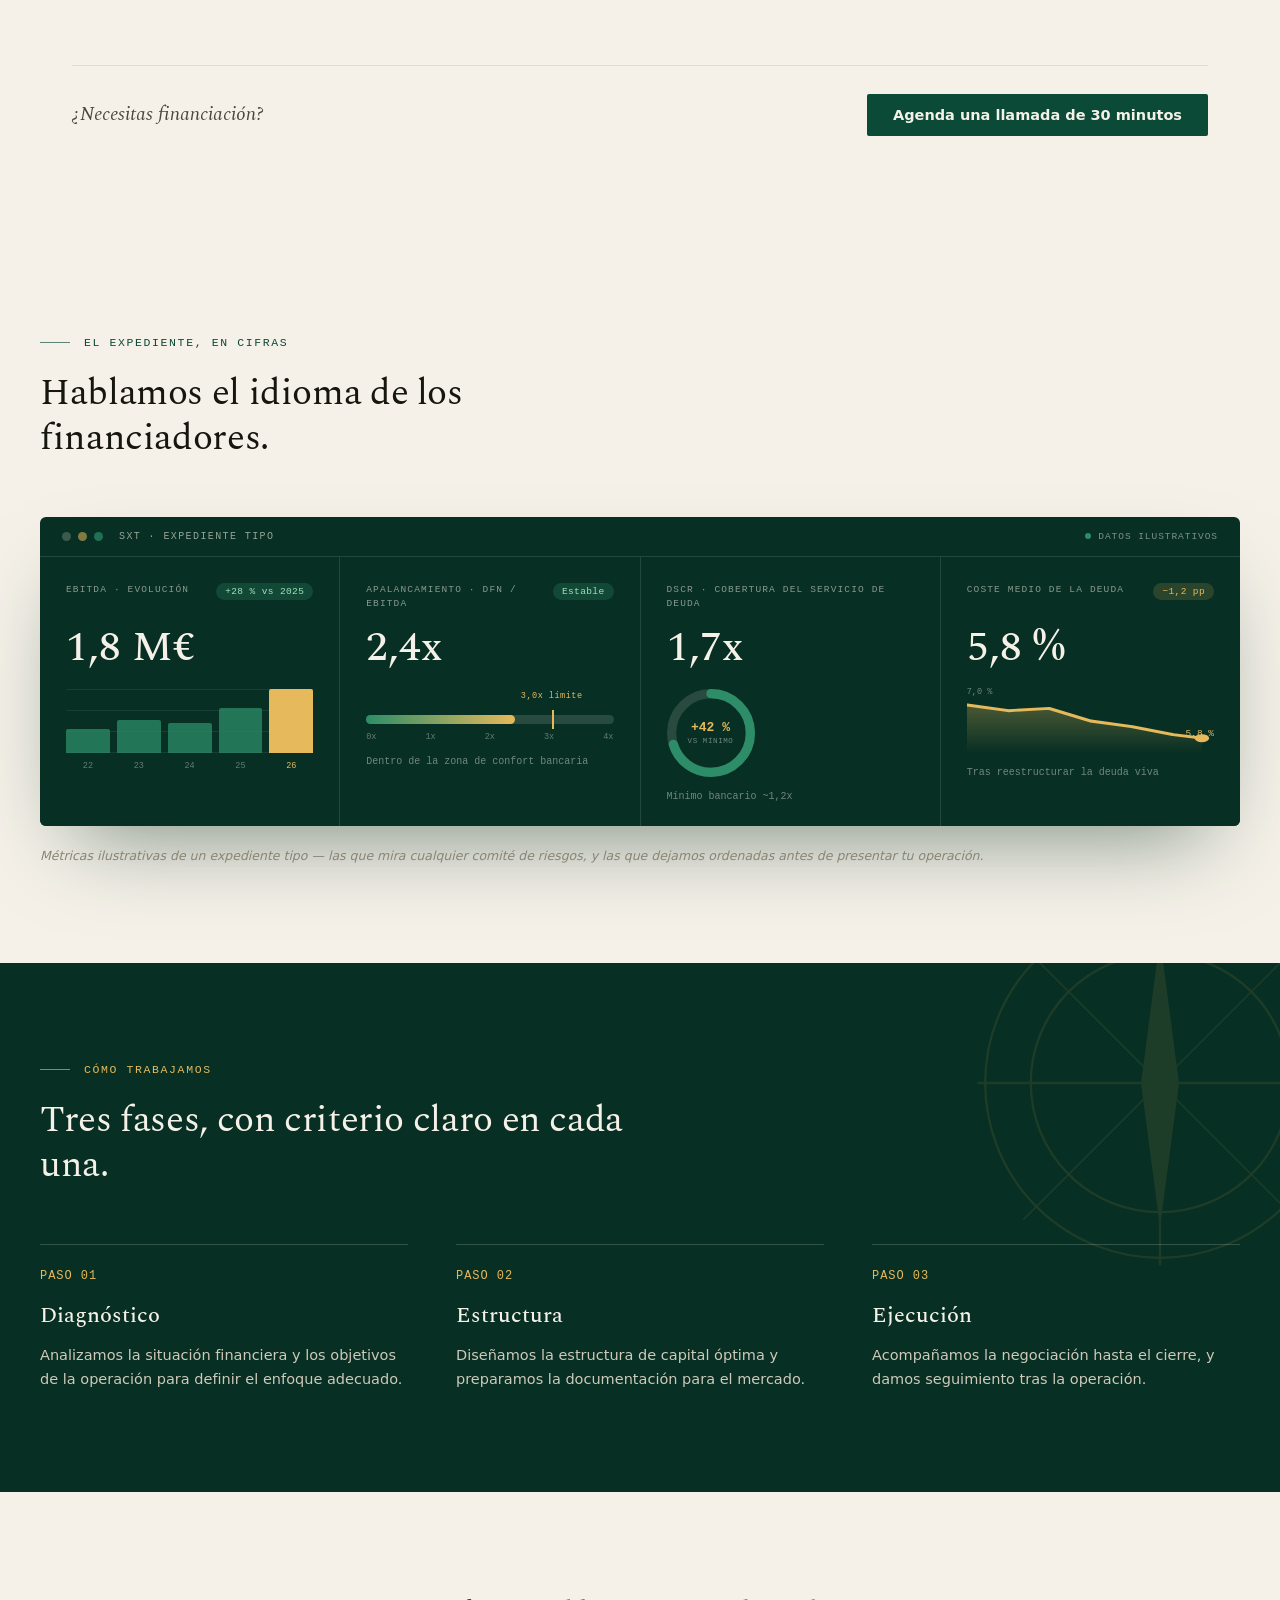
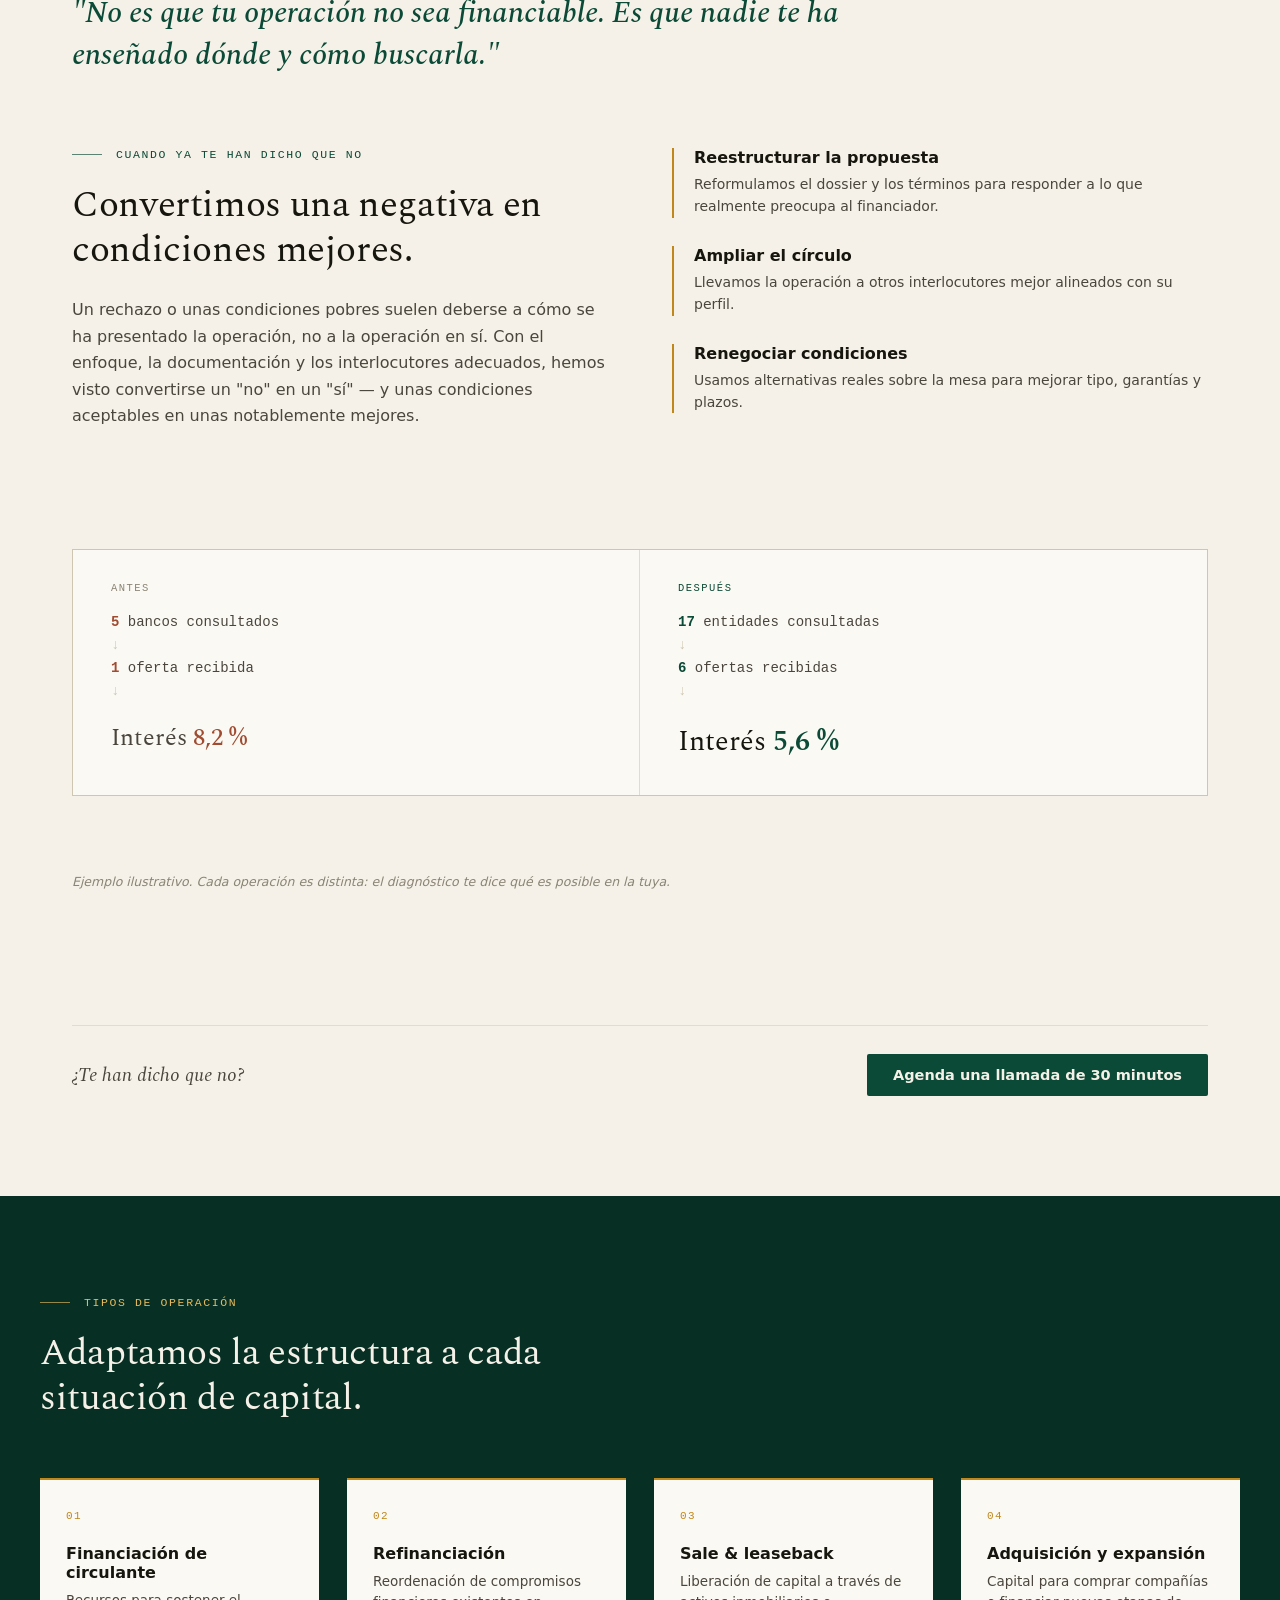
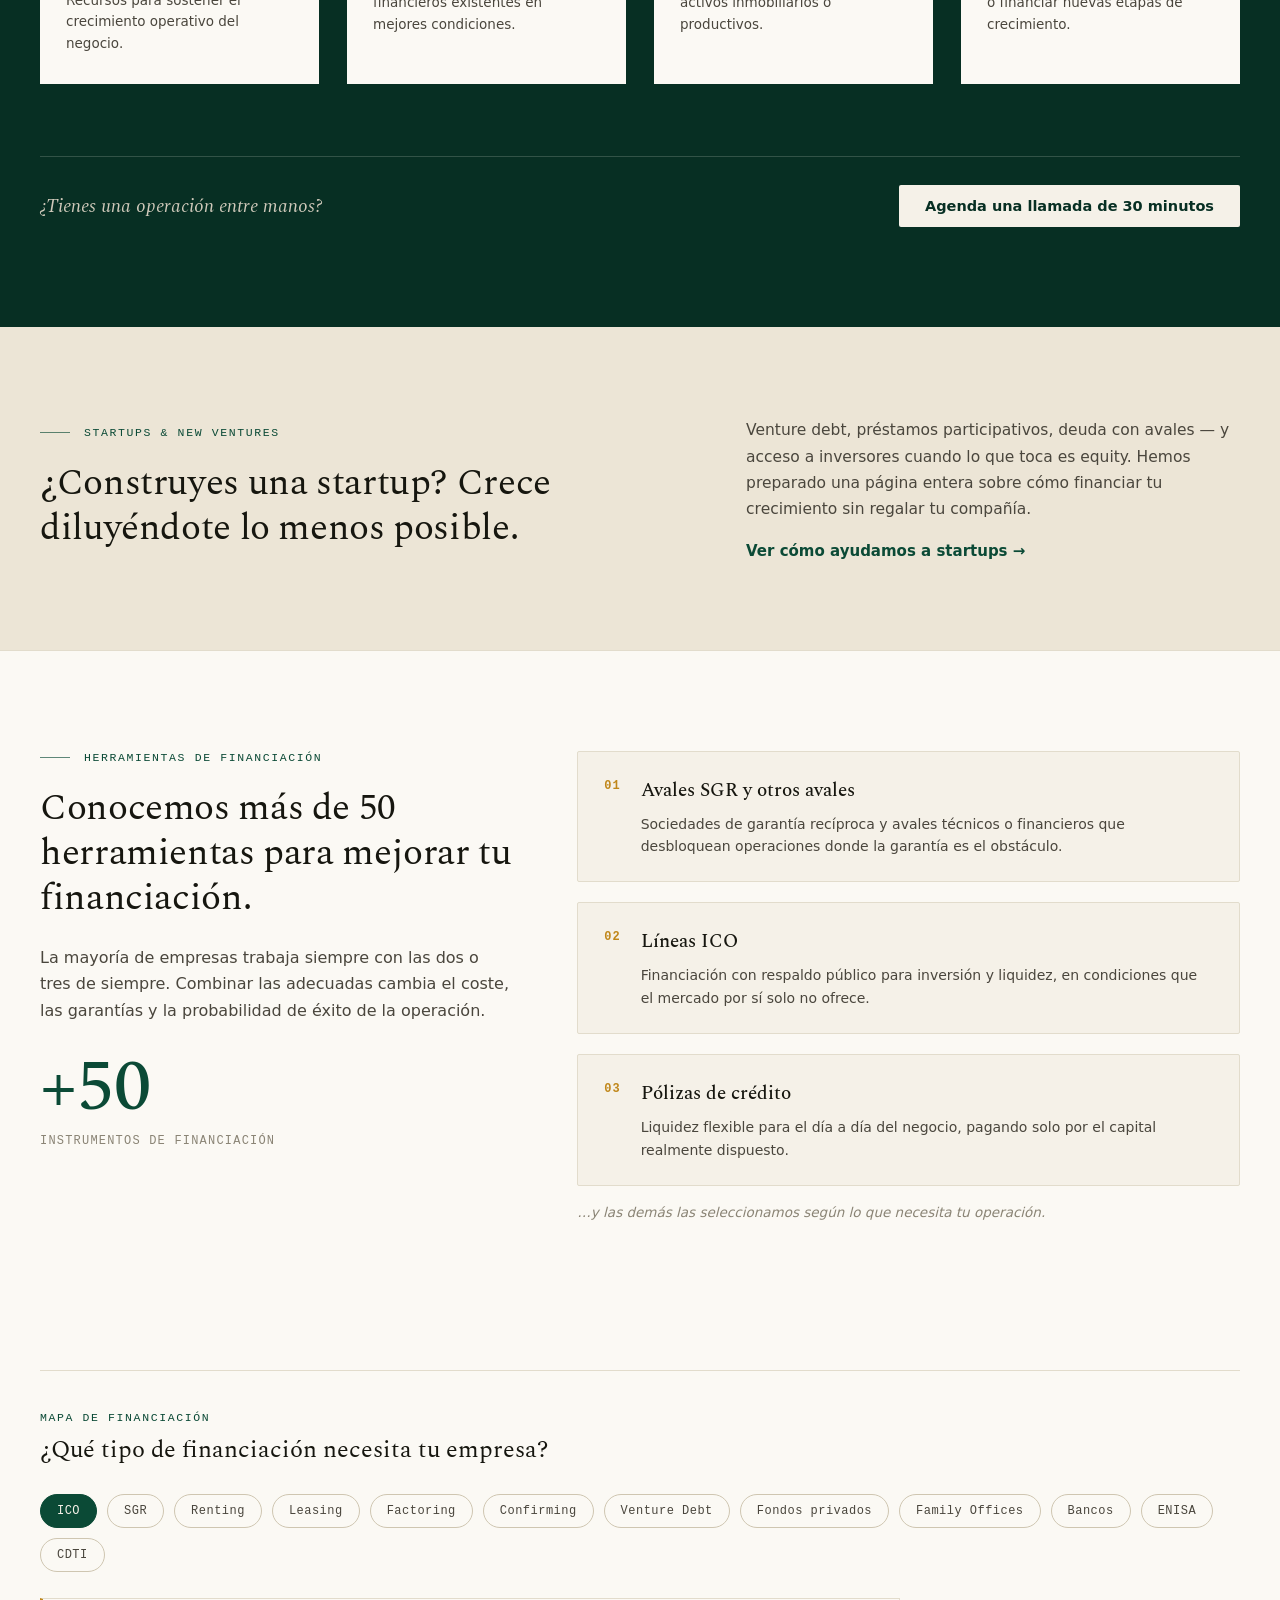
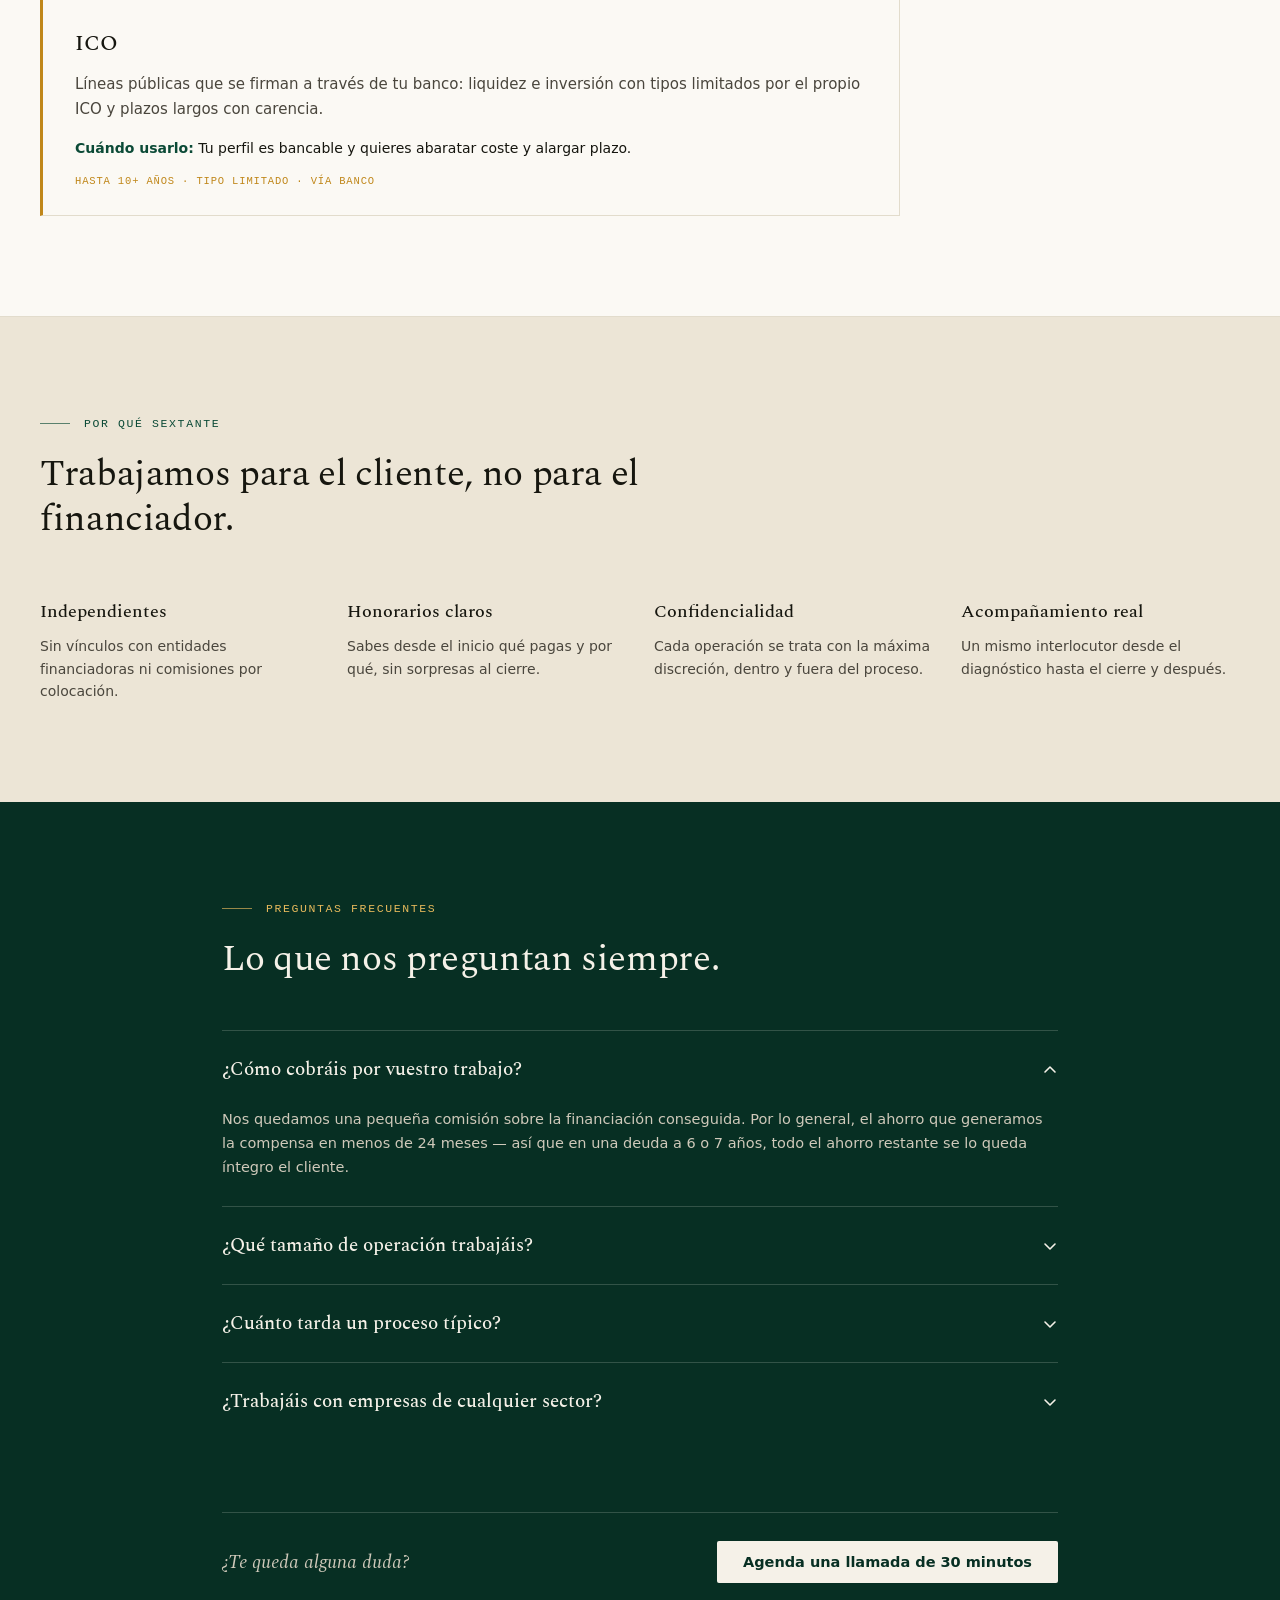
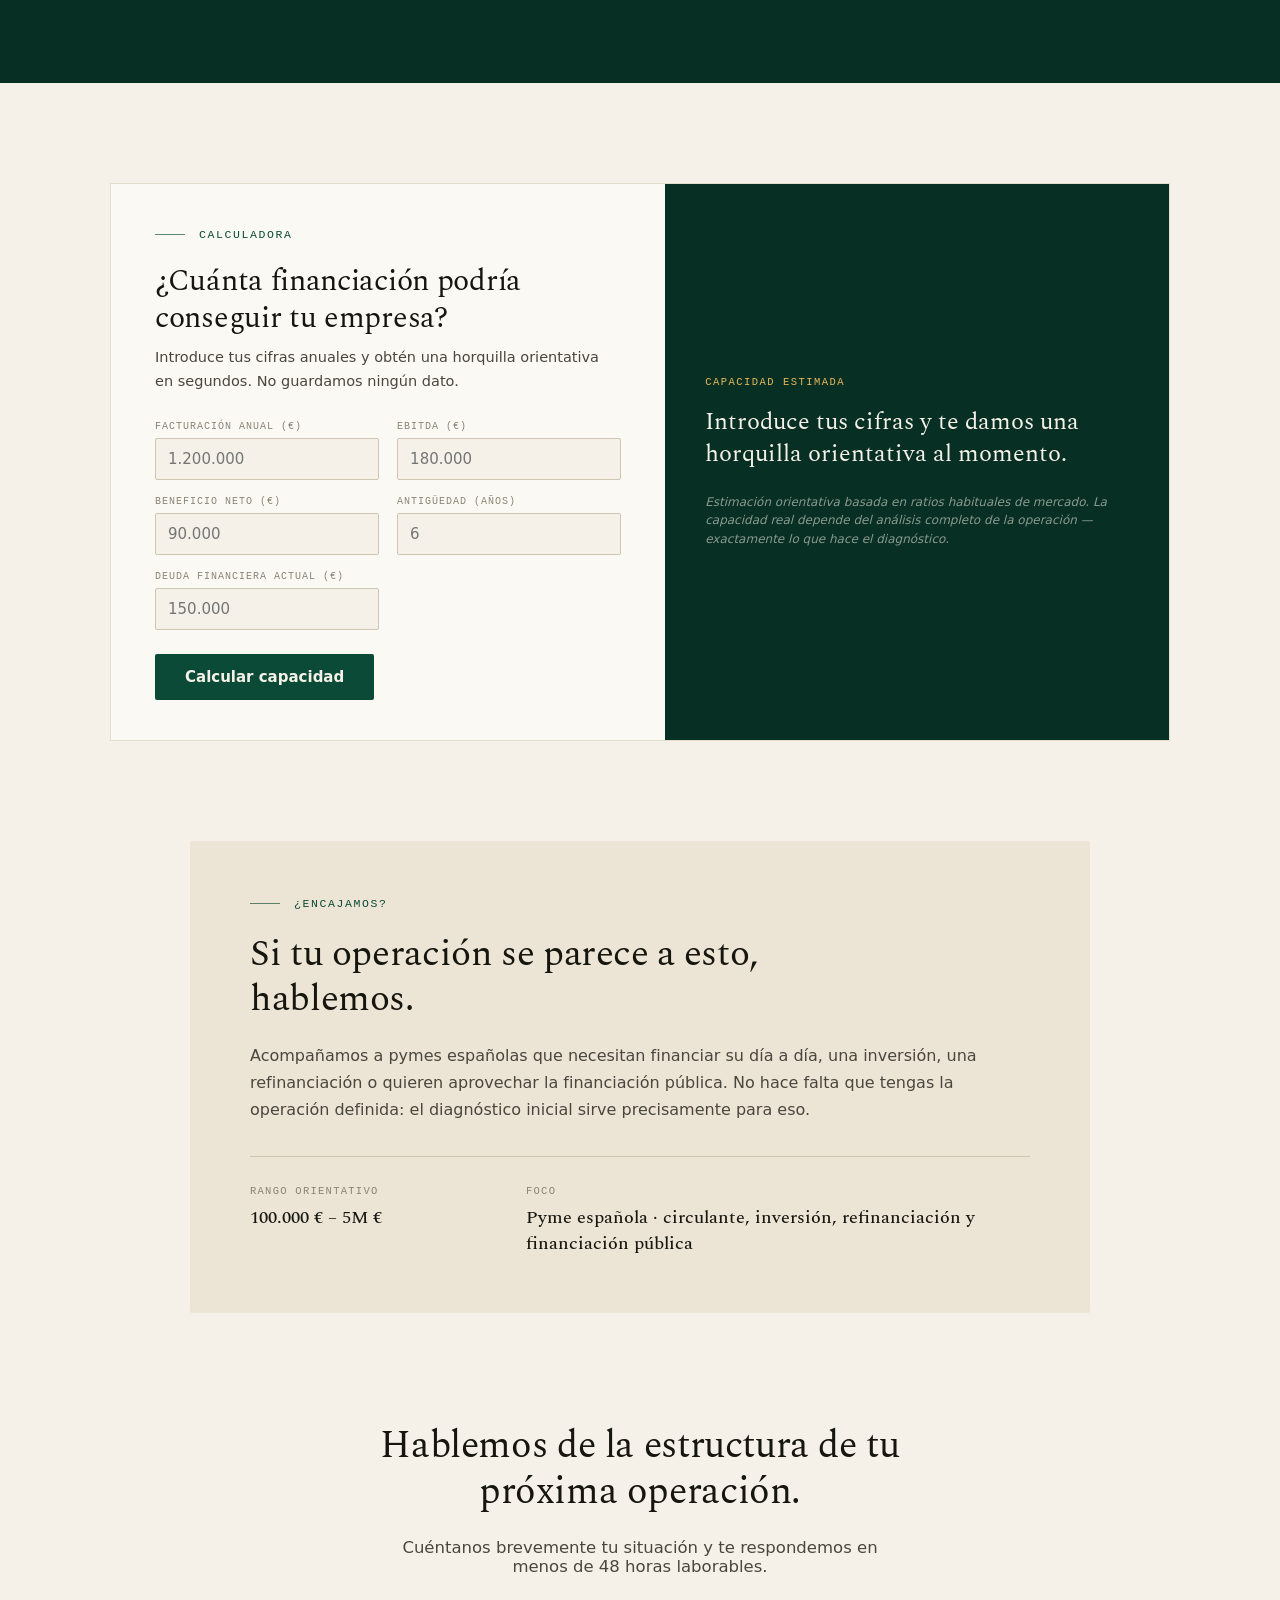
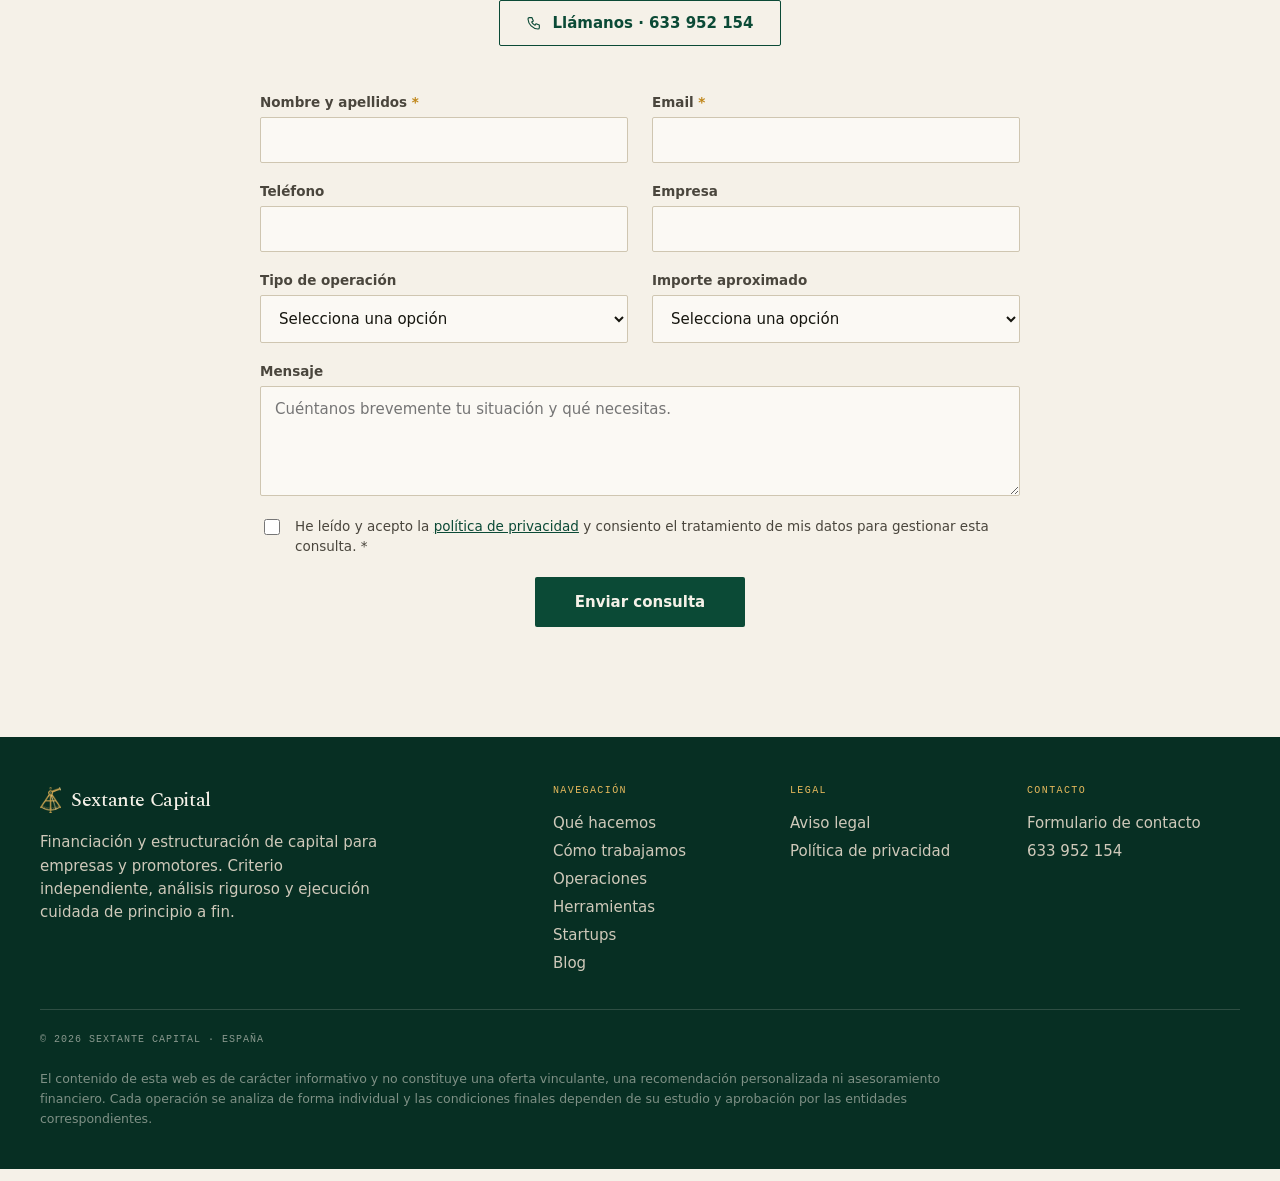
==== commit 837f5262: "Remove sector specialization mentions from the fit section Drops the Balearic market and nautical se" ====
--- a/index.html
+++ b/index.html
@@ -2463,9 +2463,8 @@
       <h2>Si tu operación se parece a esto, hablemos.</h2>
       <p class="lead">
         Acompañamos a pymes españolas que necesitan financiar su día a día, una inversión,
-        una refinanciación o quieren aprovechar la financiación pública — con especial
-        conocimiento del mercado balear y del sector náutico. No hace falta que tengas la
-        operación definida: el diagnóstico inicial sirve precisamente para eso.
+        una refinanciación o quieren aprovechar la financiación pública. No hace falta que
+        tengas la operación definida: el diagnóstico inicial sirve precisamente para eso.
       </p>
       <!-- EDITAR: ajusta el rango y el foco aquí -->
       <div class="fit-facts">
@@ -2475,7 +2474,7 @@
         </div>
         <div class="fit-fact">
           <div class="fact-label">Foco</div>
-          <div class="fact-value">Pyme española · circulante, inversión, refinanciación y financiación pública · mercado balear y sector náutico</div>
+          <div class="fact-value">Pyme española · circulante, inversión, refinanciación y financiación pública</div>
         </div>
       </div>
     </div>
@@ -3235,9 +3234,9 @@
       // Encaje
       '¿Encajamos?': 'Are we a fit?',
       'Si tu operación se parece a esto, hablemos.': 'If your deal looks like this, let\'s talk.',
-      'Acompañamos a pymes españolas que necesitan financiar su día a día, una inversión, una refinanciación o quieren aprovechar la financiación pública — con especial conocimiento del mercado balear y del sector náutico. No hace falta que tengas la operación definida: el diagnóstico inicial sirve precisamente para eso.': 'We support Spanish SMEs financing day-to-day operations, an investment or a refinancing, or wanting to make the most of public financing — with special knowledge of the Balearic market and the nautical sector. Your deal doesn\'t need to be defined yet: that is exactly what the initial diagnosis is for.',
+      'Acompañamos a pymes españolas que necesitan financiar su día a día, una inversión, una refinanciación o quieren aprovechar la financiación pública. No hace falta que tengas la operación definida: el diagnóstico inicial sirve precisamente para eso.': 'We support Spanish SMEs financing day-to-day operations, an investment or a refinancing, or wanting to make the most of public financing. Your deal doesn\'t need to be defined yet: that is exactly what the initial diagnosis is for.',
       'Rango orientativo': 'Indicative range', 'Foco': 'Focus',
-      'Pyme española · circulante, inversión, refinanciación y financiación pública · mercado balear y sector náutico': 'Spanish SMEs · working capital, investment, refinancing and public financing · Balearic market and nautical sector',
+      'Pyme española · circulante, inversión, refinanciación y financiación pública': 'Spanish SMEs · working capital, investment, refinancing and public financing',
       // Contacto
       'Hablemos de la estructura de tu próxima operación.': 'Let\'s talk about the structure of your next deal.',
       'Cuéntanos brevemente tu situación y te respondemos en menos de 48 horas laborables.': 'Tell us briefly about your situation and we reply within 48 working hours.',
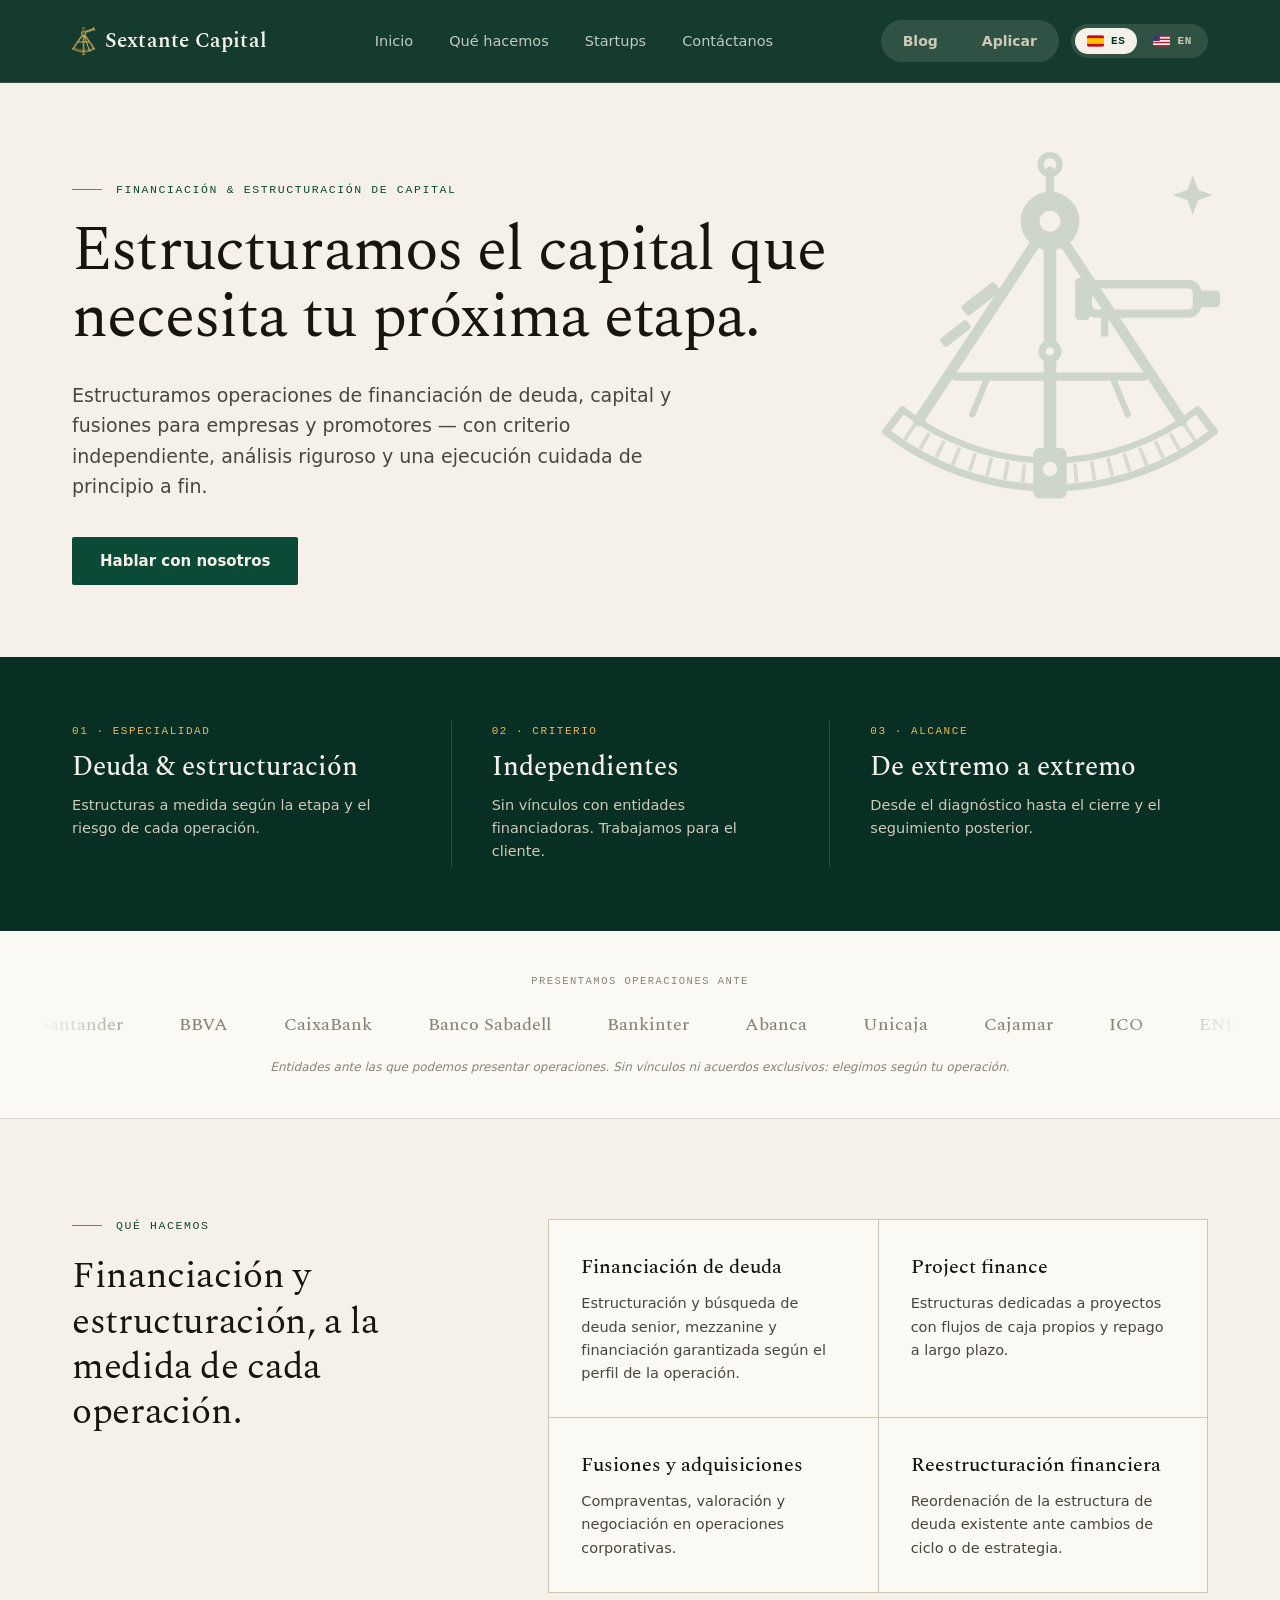
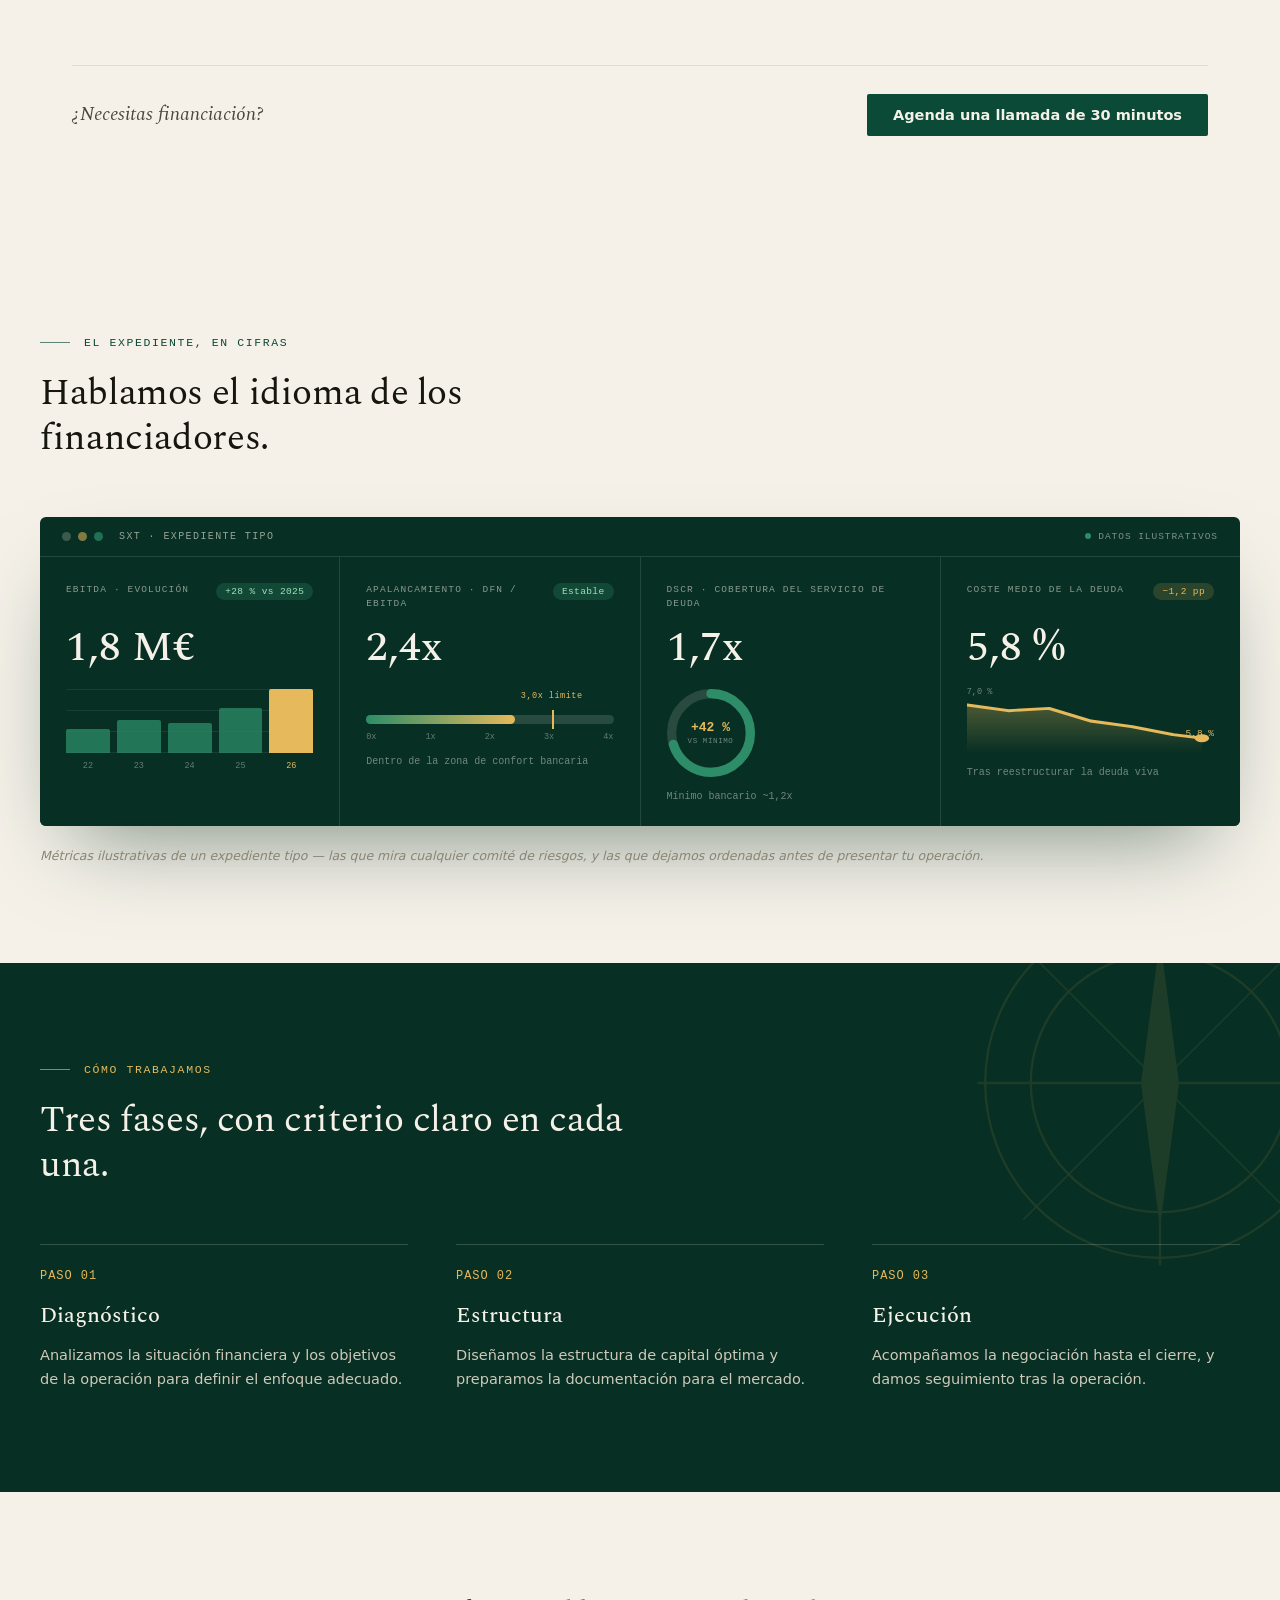
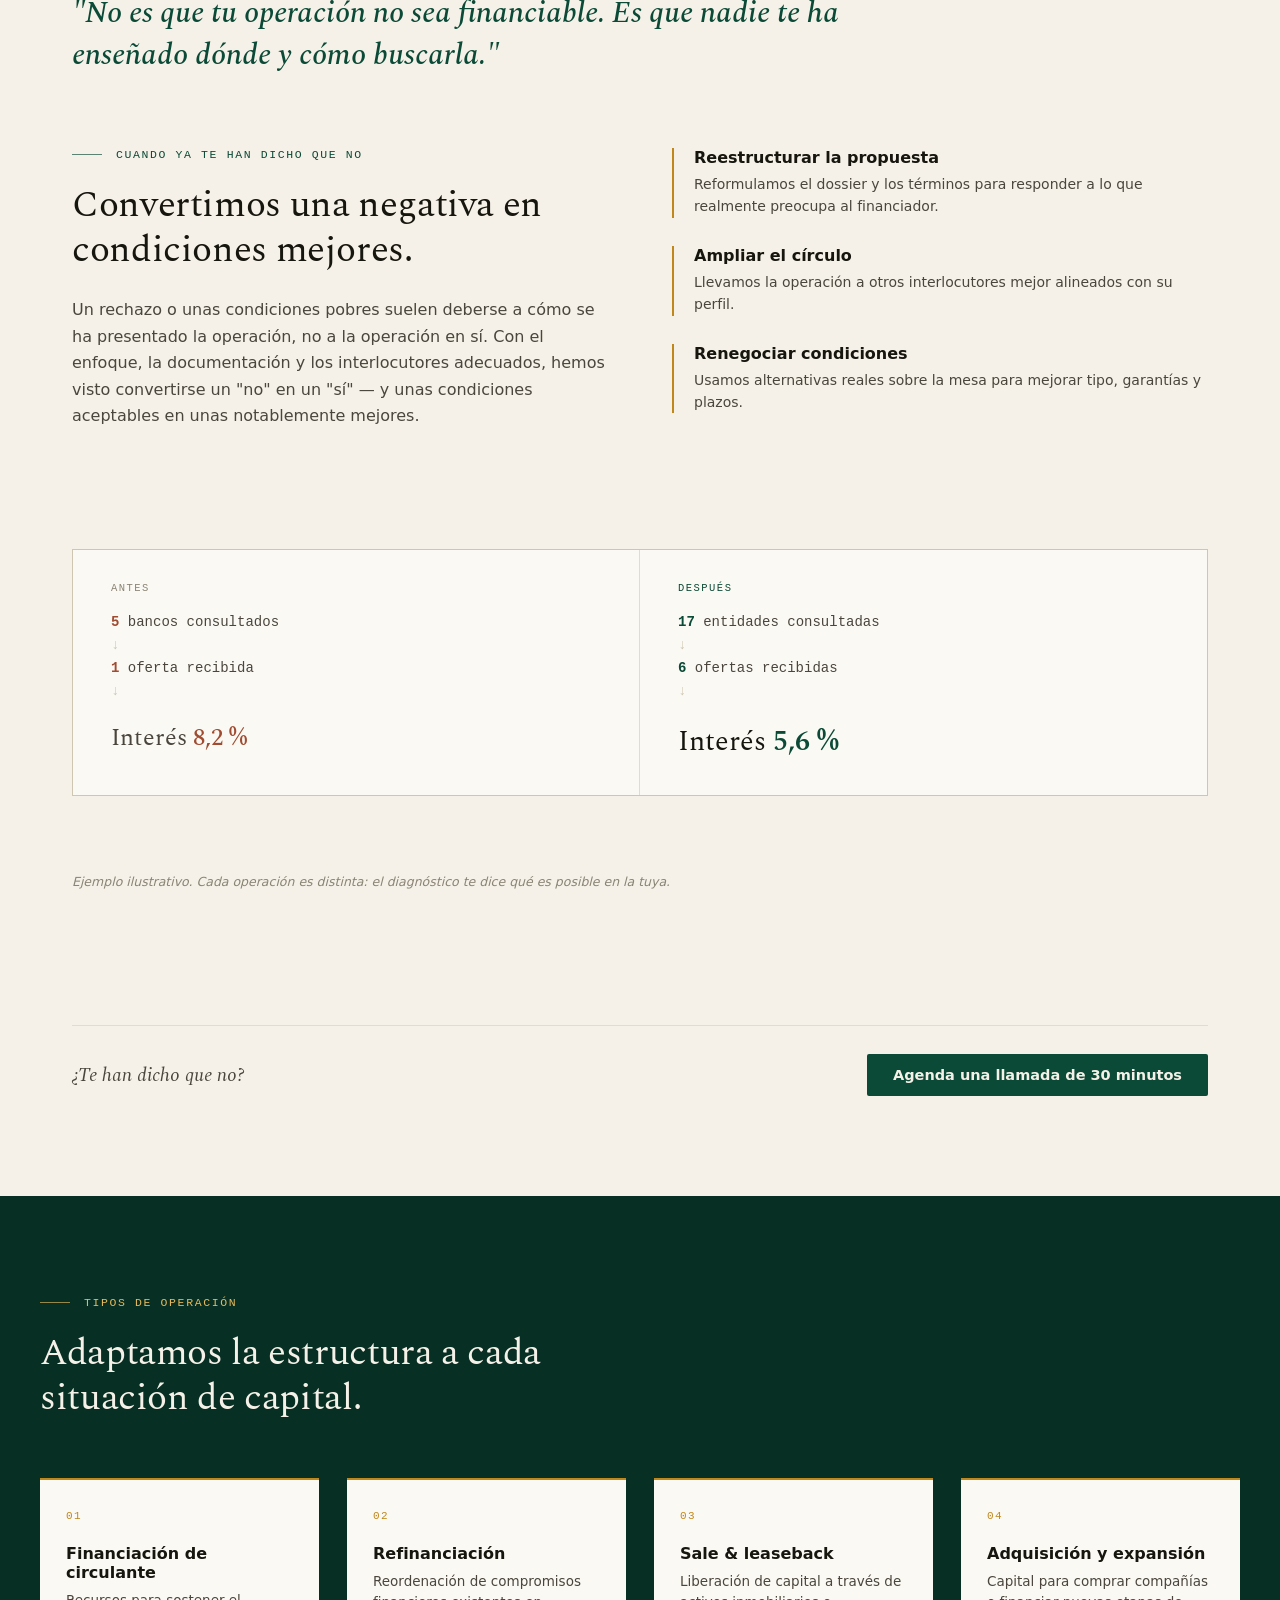
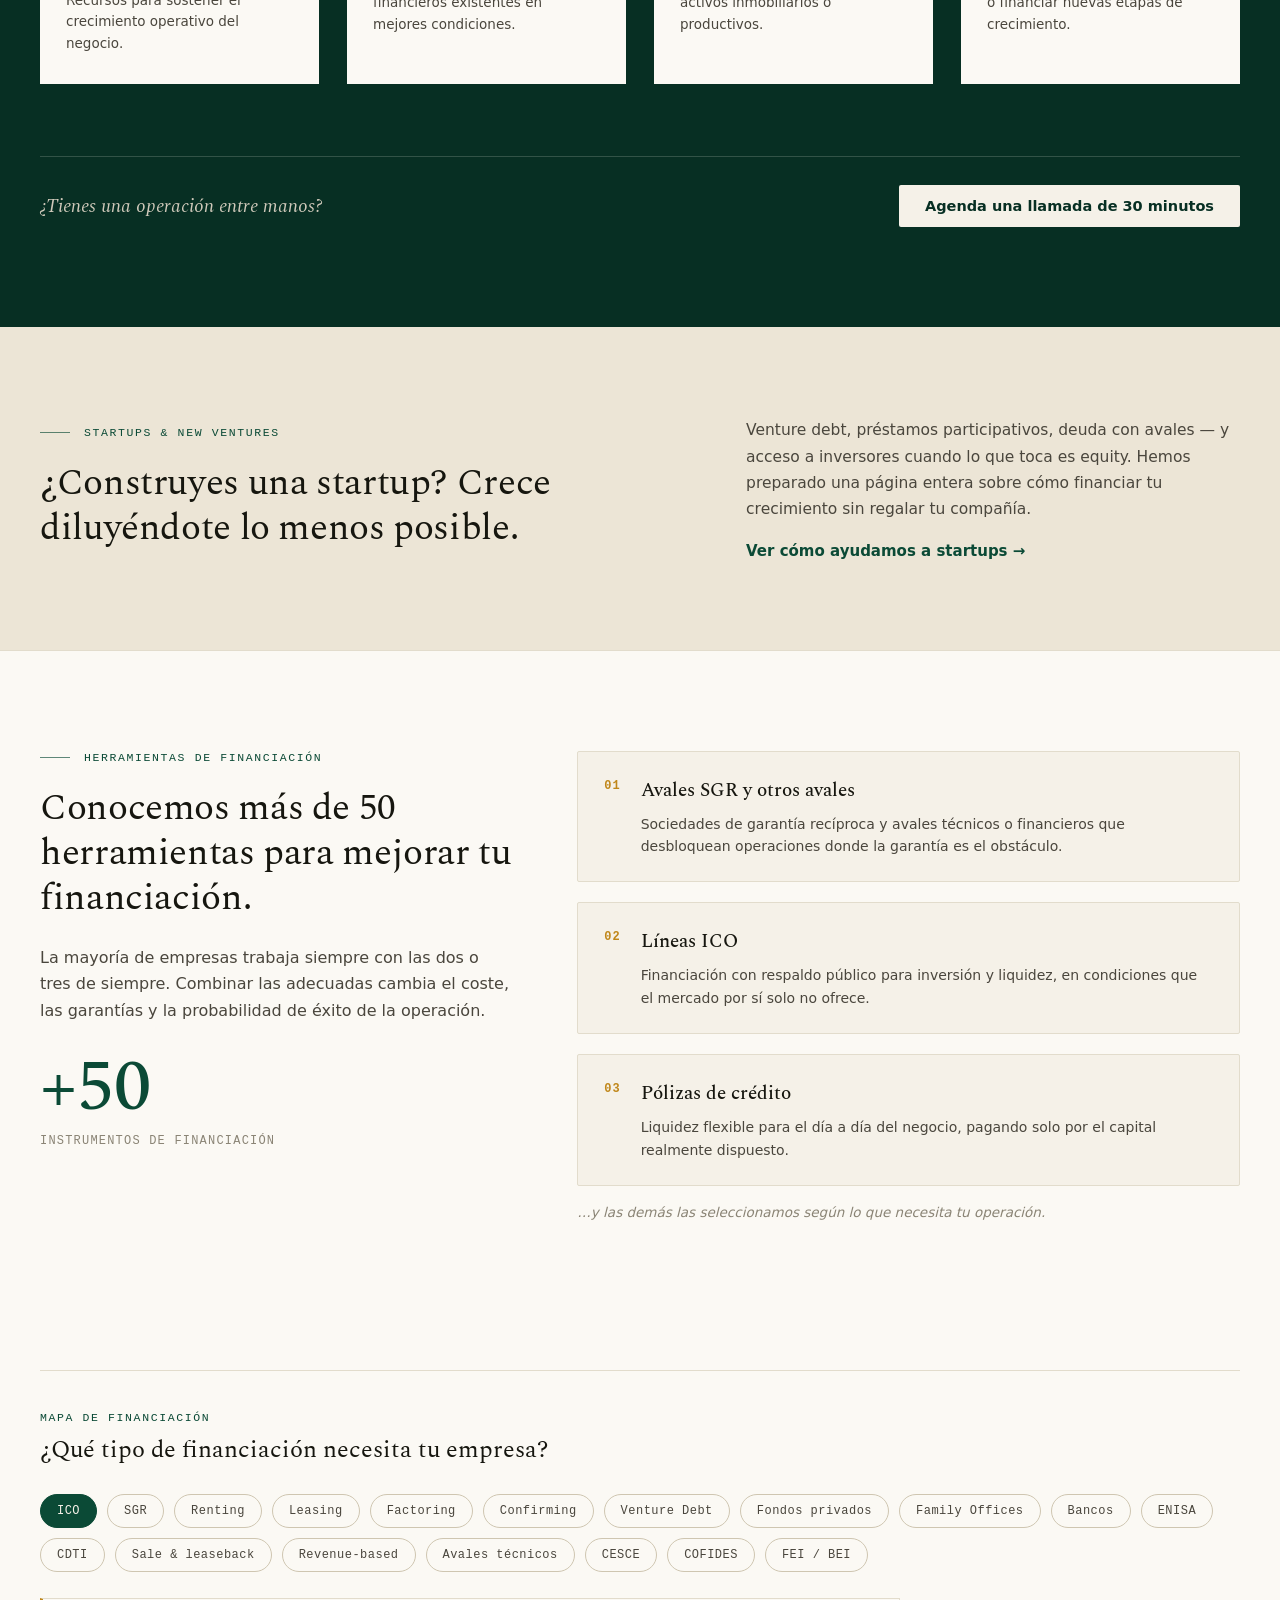
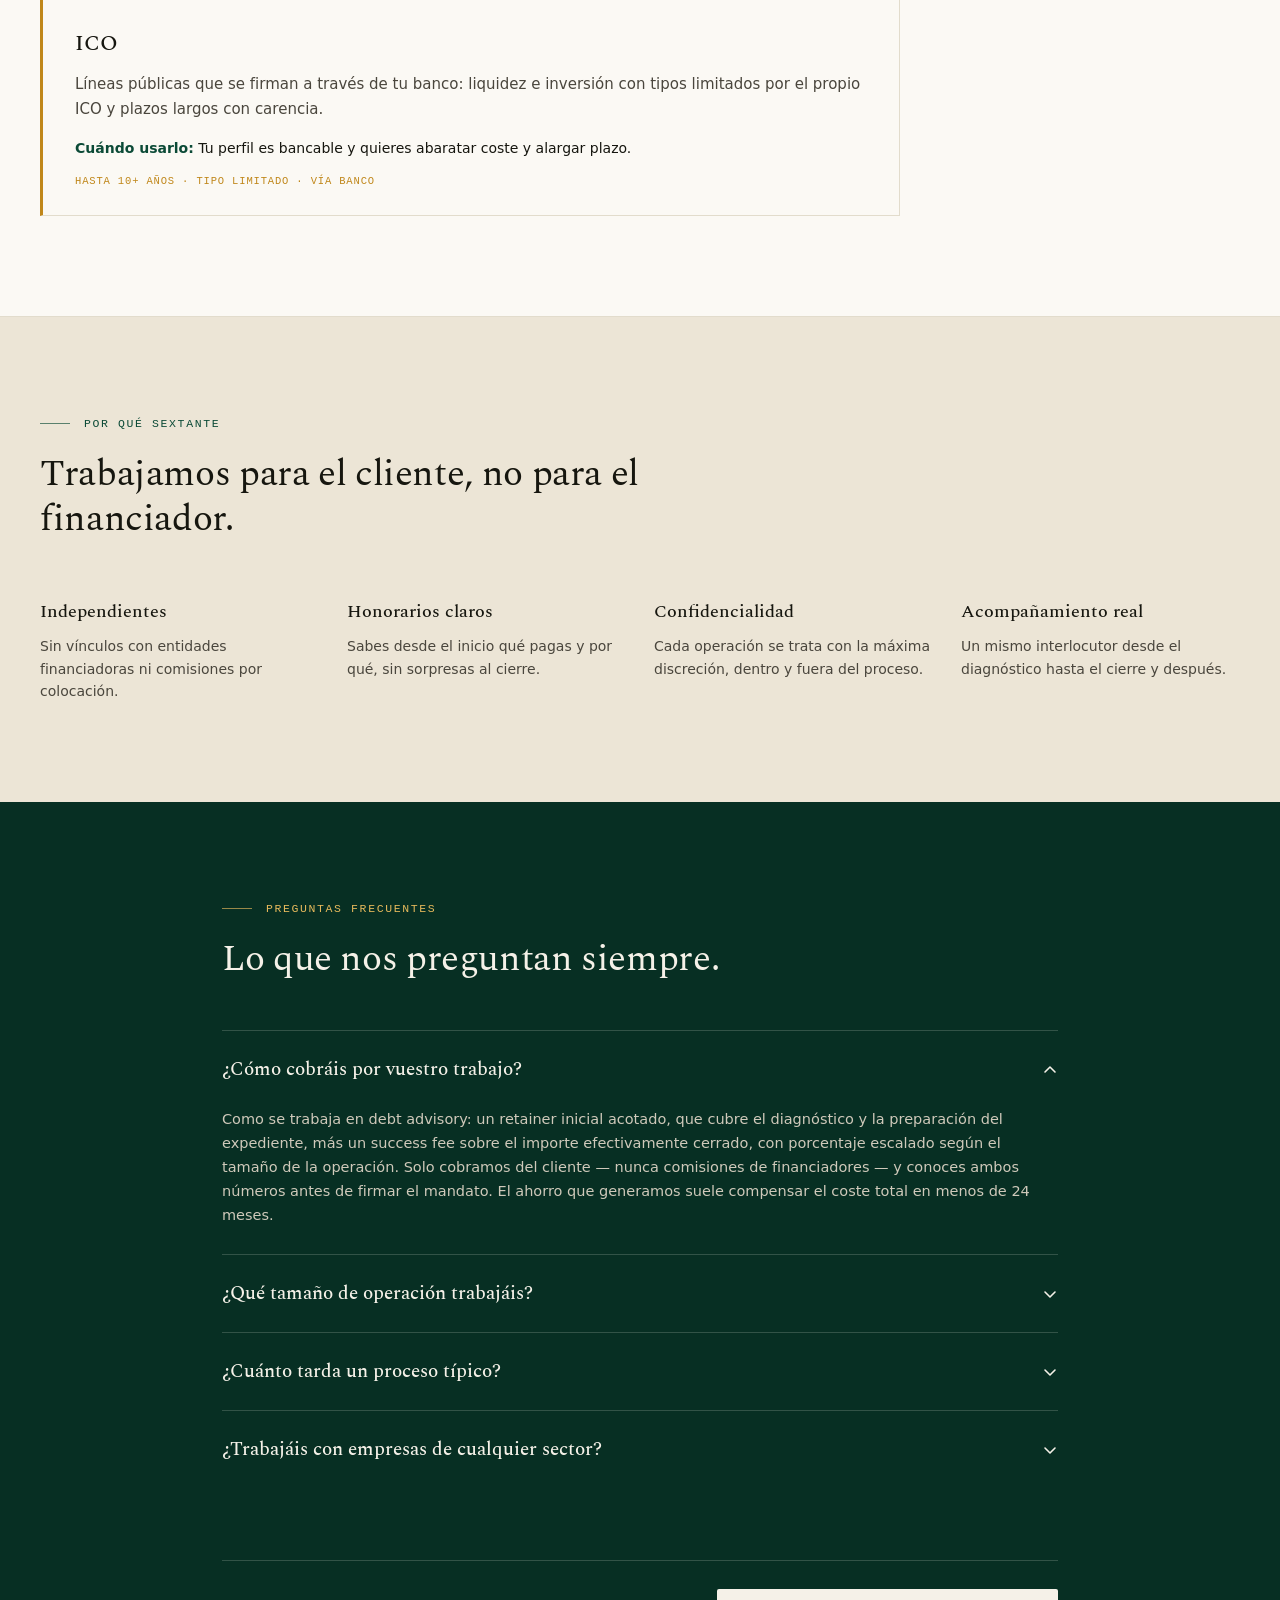
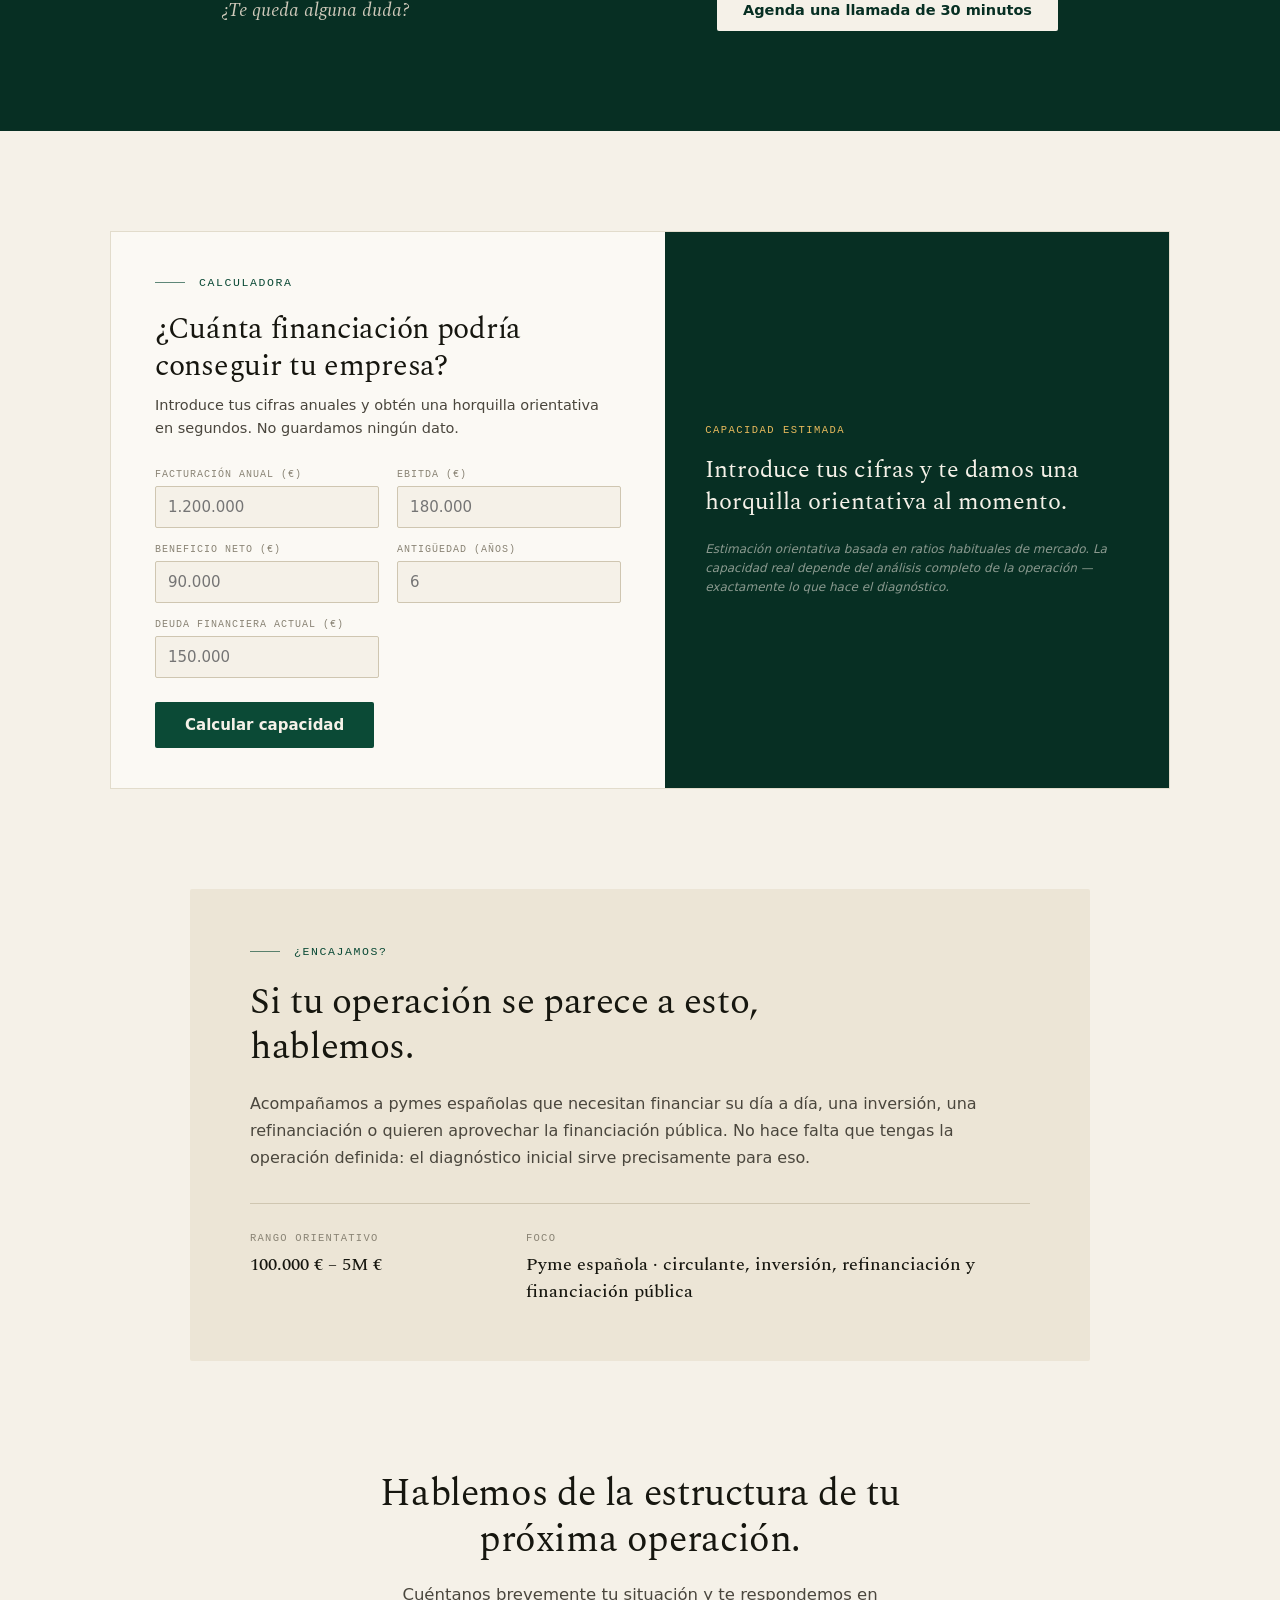
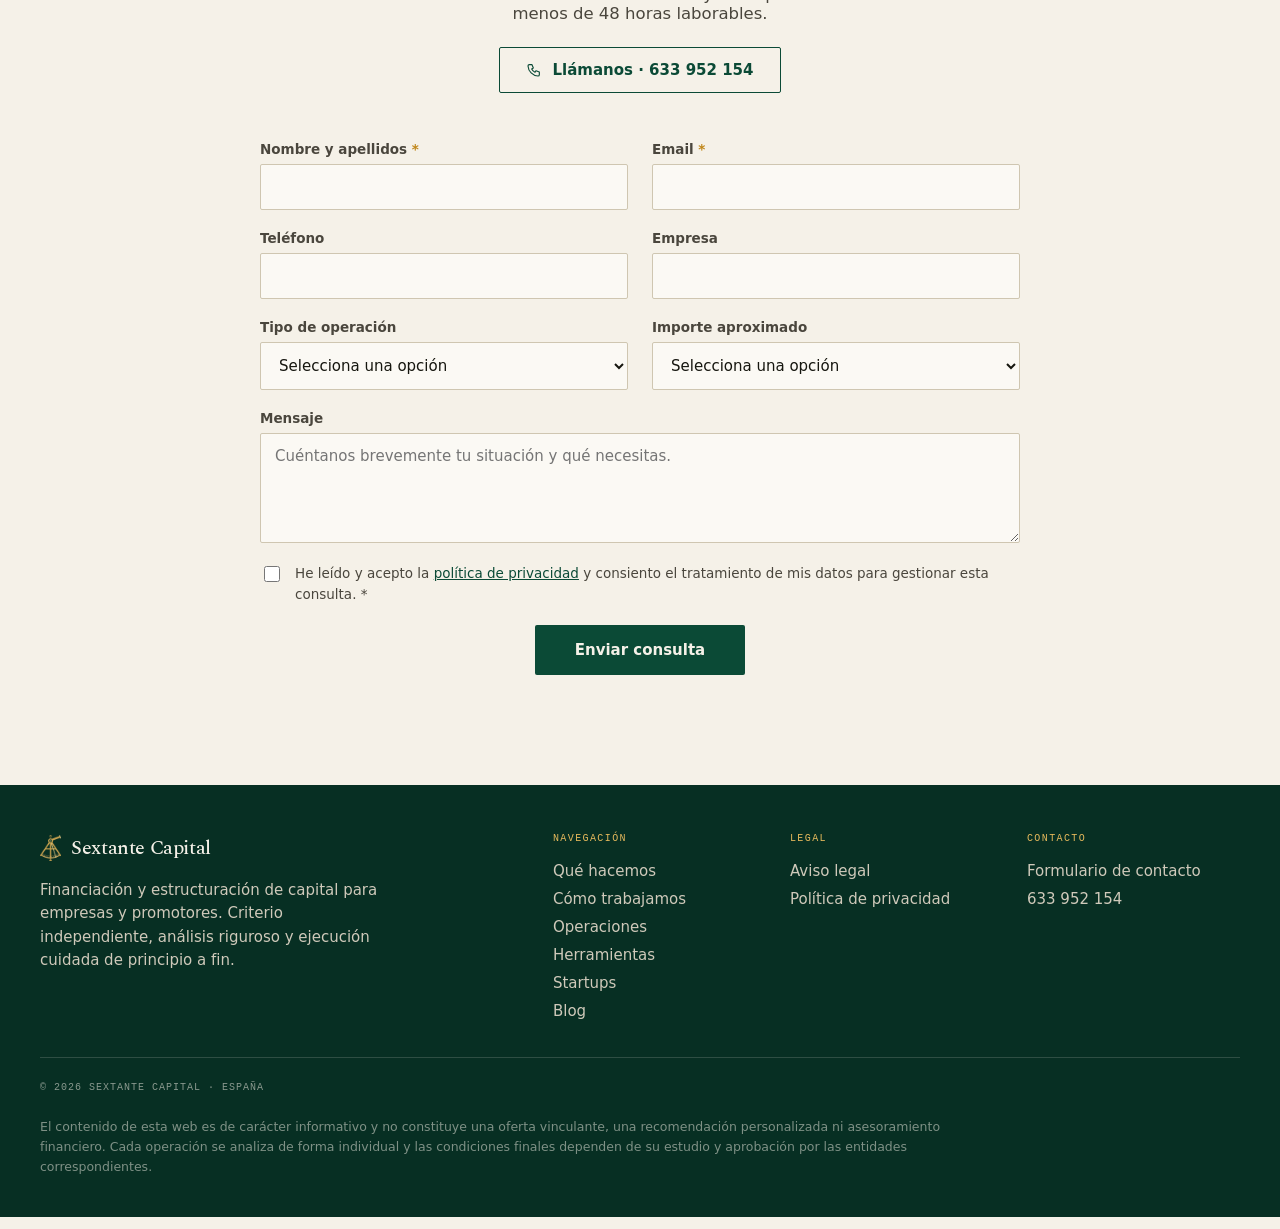
==== commit 5a75d423: "Address advisory feedback: depth, pricing, deep links and legal scope - Financing map grows from 12 " ====
--- a/index.html
+++ b/index.html
@@ -1912,7 +1912,7 @@
     <nav class="desktop-nav">
       <a href="#" data-tab onclick="showTab('inicio'); return false;">Inicio</a>
       <a href="#que-hacemos">Qué hacemos</a>
-      <a href="#" data-tab onclick="showTab('startups'); return false;">Startups</a>
+      <a href="#startups" data-tab onclick="showTab('startups'); return false;">Startups</a>
       <a href="#contacto">Contáctanos</a>
     </nav>
 
@@ -2286,7 +2286,7 @@
           inversores cuando lo que toca es equity. Hemos preparado una página
           entera sobre cómo financiar tu crecimiento sin regalar tu compañía.
         </p>
-        <a href="#" class="text-cta" data-tab onclick="showTab('startups'); return false;">Ver cómo ayudamos a startups →</a>
+        <a href="#startups" class="text-cta" data-tab onclick="showTab('startups'); return false;">Ver cómo ayudamos a startups →</a>
       </div>
     </div>
   </section>
@@ -2384,7 +2384,7 @@
           ¿Cómo cobráis por vuestro trabajo?
           <svg class="chev" width="16" height="16" viewBox="0 0 16 16" fill="none" aria-hidden="true"><path d="M3 6L8 11L13 6" stroke="currentColor" stroke-width="1.6" stroke-linecap="round" stroke-linejoin="round"/></svg>
         </button>
-        <div class="faq-answer"><div class="faq-a">Nos quedamos una pequeña comisión sobre la financiación conseguida. Por lo general, el ahorro que generamos la compensa en menos de 24 meses — así que en una deuda a 6 o 7 años, todo el ahorro restante se lo queda íntegro el cliente.</div></div>
+        <div class="faq-answer"><div class="faq-a">Como se trabaja en debt advisory: un retainer inicial acotado, que cubre el diagnóstico y la preparación del expediente, más un success fee sobre el importe efectivamente cerrado, con porcentaje escalado según el tamaño de la operación. Solo cobramos del cliente — nunca comisiones de financiadores — y conoces ambos números antes de firmar el mandato. El ahorro que generamos suele compensar el coste total en menos de 24 meses.</div></div>
       </div>
       <div class="faq-item">
         <button class="faq-toggle" aria-expanded="false">
@@ -2775,7 +2775,7 @@
           <a href="#proceso">Cómo trabajamos</a>
           <a href="#sectores">Operaciones</a>
           <a href="#herramientas">Herramientas</a>
-          <a href="#" data-tab onclick="showTab('startups'); return false;">Startups</a>
+          <a href="#startups" data-tab onclick="showTab('startups'); return false;">Startups</a>
           <a href="blog.html">Blog</a>
         </div>
         <div class="foot-col">
@@ -2809,8 +2809,18 @@
         btn.setAttribute('aria-selected', active);
       }
     });
+    // URL compartible por pestaña (sin provocar salto de scroll)
+    if (history.replaceState) {
+      history.replaceState(null, '', tab === 'inicio' ? location.pathname : '#' + tab);
+    }
     window.scrollTo({ top: 0 });
   }
+
+  // Abrir directamente la pestaña indicada en la URL (#startups, #aplicar)
+  (function () {
+    var h = location.hash.replace('#', '');
+    if (h === 'startups' || h === 'aplicar') showTab(h);
+  })();
 
   /* ==========================================================
      FORMULARIO DE CONTACTO — envío con FormSubmit (formsubmit.co)
@@ -3000,7 +3010,13 @@
       { n: 'Family Offices', nEn: 'Family Offices', d: 'Capital privado paciente que entra como deuda, equity o fórmulas mixtas, con relación directa y criterios propios.', dEn: 'Patient private capital that comes in as debt, equity or hybrids, with a direct relationship and its own criteria.', w: 'Tu operación es singular y se explica mejor de tú a tú que ante un comité.', wEn: 'Your deal is singular and is better explained face to face than before a committee.', m: 'Capital paciente · Deuda o equity', mEn: 'Patient capital · Debt or equity' },
       { n: 'Bancos', nEn: 'Banks', d: 'La financiación más barata disponible y la base de casi cualquier estructura; exige historial, cuentas ordenadas y garantías.', dEn: 'The cheapest financing available and the base of almost any structure; requires track record, tidy accounts and guarantees.', w: 'Siempre que el perfil lo permita: el resto de piezas se construye alrededor.', wEn: 'Whenever your profile allows it: the other pieces are built around it.', m: 'El coste más bajo · Exige preparación', mEn: 'Lowest cost · Requires preparation' },
       { n: 'ENISA', nEn: 'ENISA', d: 'Préstamos participativos públicos sin aval ni garantías personales, que además refuerzan los fondos propios a ojos del resto de financiadores.', dEn: 'Public participative loans with no personal guarantees, which also strengthen equity in the eyes of other financiers.', w: 'Empresa joven o en crecimiento que quiere financiarse sin diluirse.', wEn: 'A young or growing company that wants financing without dilution.', m: 'Sin aval · Sin dilución · Largo plazo', mEn: 'No guarantees · No dilution · Long term' },
-      { n: 'CDTI', nEn: 'CDTI', d: 'Financiación pública para proyectos de I+D e innovación tecnológica, con tramos no reembolsables y tipos bonificados.', dEn: 'Public financing for R&D and tech innovation projects, with non-refundable tranches and subsidised rates.', w: 'Tu proyecto tiene componente tecnológico o de innovación real.', wEn: 'Your project has a real technology or innovation component.', m: 'Tramo no reembolsable · Para I+D', mEn: 'Non-refundable tranche · For R&D' }
+      { n: 'CDTI', nEn: 'CDTI', d: 'Financiación pública para proyectos de I+D e innovación tecnológica — Neotec, PID, Cervera — con tramos no reembolsables y tipos bonificados.', dEn: 'Public financing for R&D and tech innovation projects — Neotec, PID, Cervera — with non-refundable tranches and subsidised rates.', w: 'Tu proyecto tiene componente tecnológico o de innovación real.', wEn: 'Your project has a real technology or innovation component.', m: 'Tramo no reembolsable · Para I+D', mEn: 'Non-refundable tranche · For R&D' },
+      { n: 'Sale & leaseback', nEn: 'Sale & leaseback', d: 'Vendes un activo — nave, equipos — y lo sigues usando en alquiler: liberas el capital inmovilizado sin perder la operativa.', dEn: 'You sell an asset — premises, equipment — and keep using it on lease: you free up trapped capital without losing operations.', w: 'Tienes activos valiosos en balance y necesitas caja para crecer.', wEn: 'You hold valuable assets on the balance sheet and need cash to grow.', m: 'Libera capital · Mantienes el uso', mEn: 'Frees capital · You keep using it' },
+      { n: 'Revenue-based', nEn: 'Revenue-based', d: 'Financiación que se devuelve como porcentaje de tus ingresos mensuales: la cuota respira con el negocio y no hay dilución.', dEn: 'Financing repaid as a percentage of your monthly revenue: the instalment breathes with the business and there is no dilution.', w: 'Ingresos recurrentes (SaaS, ecommerce, suscripción) y quieres evitar equity.', wEn: 'Recurring revenue (SaaS, ecommerce, subscriptions) and you want to avoid equity.', m: 'Cuota flexible · Sin dilución', mEn: 'Flexible instalment · No dilution' },
+      { n: 'Avales técnicos', nEn: 'Technical guarantees', d: 'Avales ante terceros — licitaciones, anticipos, garantías de obra — que bien estructurados no consumen tus líneas bancarias.', dEn: 'Guarantees before third parties — tenders, advances, performance bonds — which, well structured, do not consume your bank lines.', w: 'Contratas con administraciones o trabajas por hitos y certificaciones.', wEn: 'You contract with public bodies or work on milestones and certifications.', m: 'Licitaciones · No consume CIRBE', mEn: 'Tenders · Keeps bank lines free' },
+      { n: 'CESCE', nEn: 'CESCE', d: 'Seguro de crédito y garantías a la exportación por cuenta del Estado: cubre el impago internacional y desbloquea el circulante exportador.', dEn: 'State-backed export credit insurance and guarantees: covers international default and unlocks exporter working capital.', w: 'Vendes fuera y el riesgo de cobro frena tu financiación.', wEn: 'You sell abroad and collection risk is blocking your financing.', m: 'Cobertura export · Cuenta del Estado', mEn: 'Export cover · State account' },
+      { n: 'COFIDES', nEn: 'COFIDES', d: 'Financiación pública para la internacionalización: deuda o capital para filiales, plantas o adquisiciones fuera de España.', dEn: 'Public financing for internationalisation: debt or equity for subsidiaries, plants or acquisitions outside Spain.', w: 'Vas a invertir o implantarte en el exterior.', wEn: 'You are investing or setting up abroad.', m: 'Internacionalización · Deuda o capital', mEn: 'Internationalisation · Debt or equity' },
+      { n: 'FEI / BEI', nEn: 'EIF / EIB', d: 'Garantías y fondos europeos (InvestEU) canalizados a través de bancos y fondos locales: mejoran precio y acceso, pero hay que saber pedirlos.', dEn: 'European guarantees and funds (InvestEU) channelled through local banks and funds: they improve price and access, but you need to know how to ask.', w: 'Pyme innovadora o sostenible que puede acogerse a líneas garantizadas.', wEn: 'An innovative or sustainable SME eligible for guaranteed lines.', m: 'Garantía europea · Vía intermediarios', mEn: 'European guarantee · Via intermediaries' }
     ];
     var currentIdx = 0;
     function isEn() { return window.SITE_LANG === 'en'; }
@@ -3214,7 +3230,7 @@
       'Preguntas frecuentes': 'FAQ',
       'Lo que nos preguntan siempre.': 'What we always get asked.',
       '¿Cómo cobráis por vuestro trabajo?': 'How do you charge for your work?',
-      'Nos quedamos una pequeña comisión sobre la financiación conseguida. Por lo general, el ahorro que generamos la compensa en menos de 24 meses — así que en una deuda a 6 o 7 años, todo el ahorro restante se lo queda íntegro el cliente.': 'We take a small fee on the financing obtained. The savings we generate typically offset it in under 24 months — so on a 6-7 year loan, all the remaining savings stay entirely with the client.',
+      'Como se trabaja en debt advisory: un retainer inicial acotado, que cubre el diagnóstico y la preparación del expediente, más un success fee sobre el importe efectivamente cerrado, con porcentaje escalado según el tamaño de la operación. Solo cobramos del cliente — nunca comisiones de financiadores — y conoces ambos números antes de firmar el mandato. El ahorro que generamos suele compensar el coste total en menos de 24 meses.': 'The standard debt advisory structure: a capped initial retainer covering the diagnosis and file preparation, plus a success fee on the amount actually closed, on a sliding scale by deal size. We are paid only by the client — never commissions from financiers — and you know both numbers before signing the mandate. The savings we generate typically offset the total cost in under 24 months.',
       '¿Qué tamaño de operación trabajáis?': 'What deal sizes do you work on?',
       'Analizamos cada caso de forma individual. En el diagnóstico inicial te decimos con franqueza si tu operación encaja con lo que hacemos.': 'We look at every case individually. In the initial diagnosis we tell you frankly whether your deal fits what we do.',
       '¿Cuánto tarda un proceso típico?': 'How long does a typical process take?',
